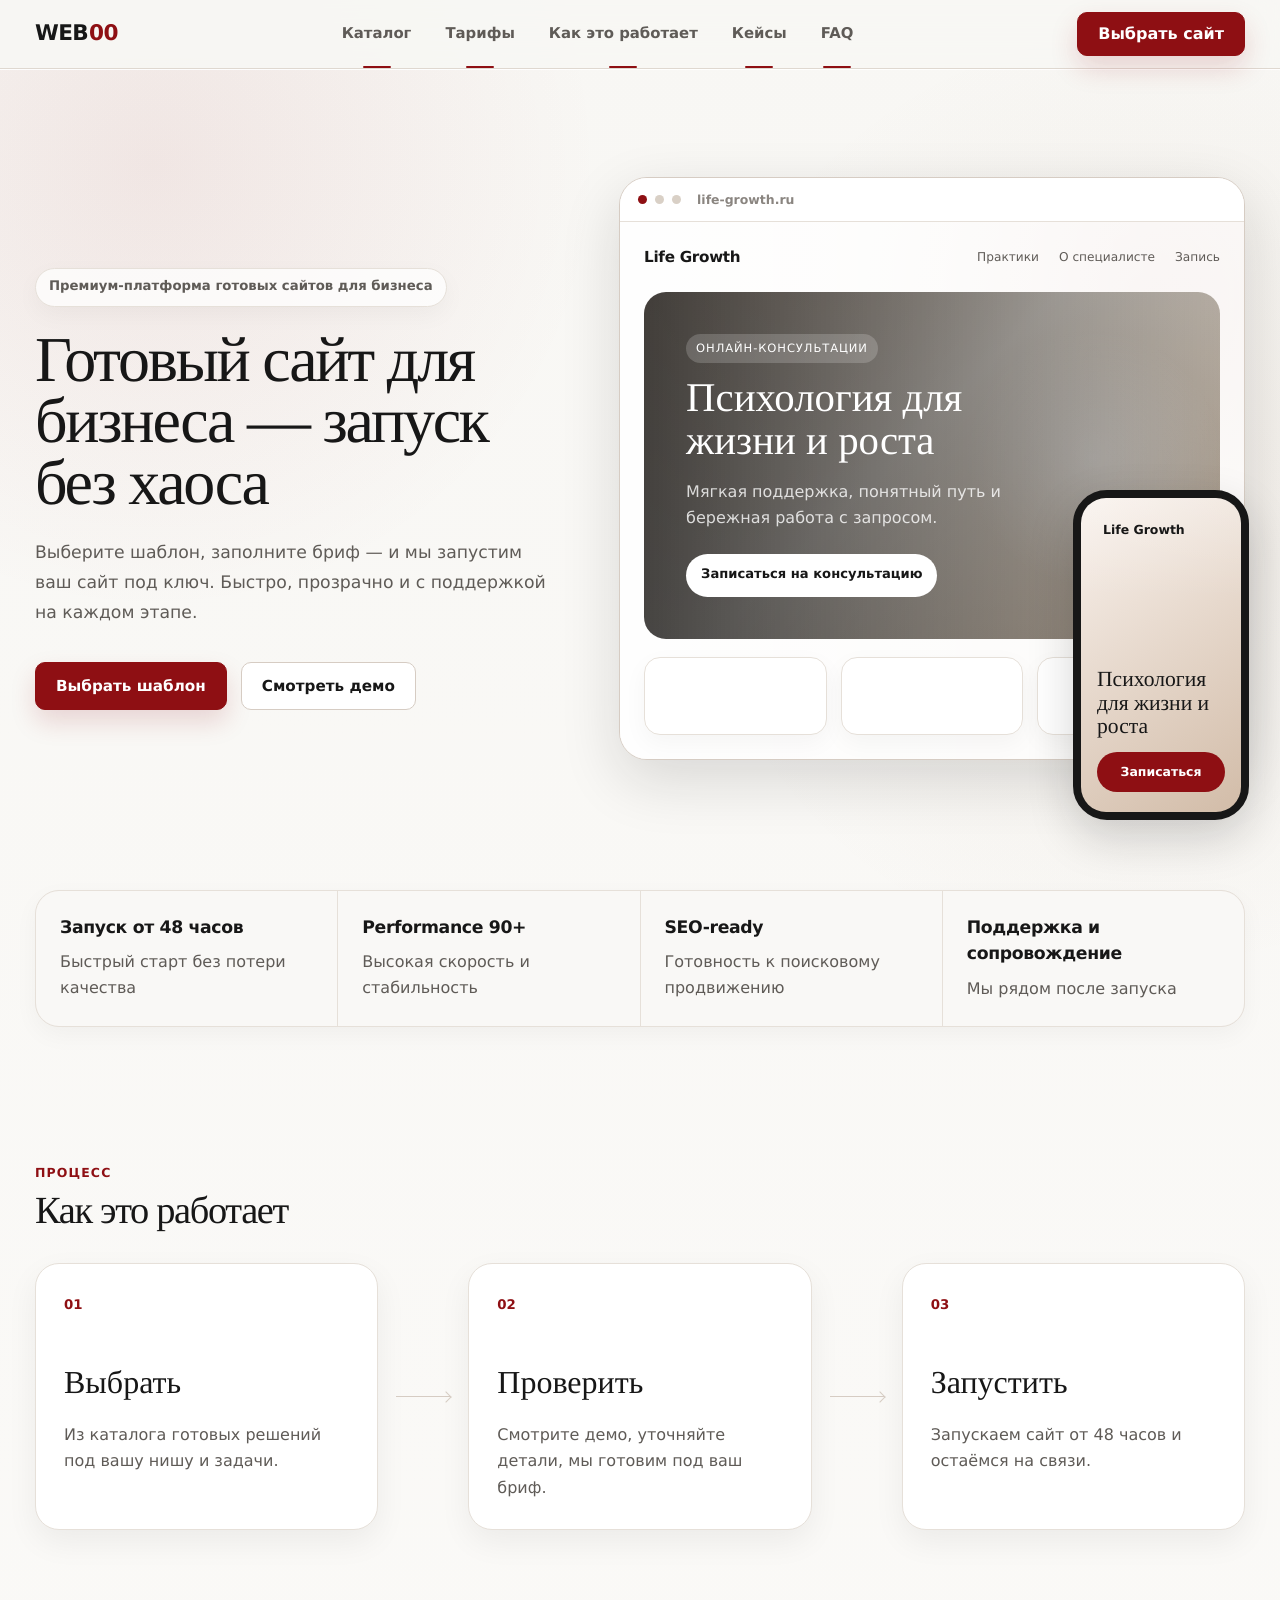
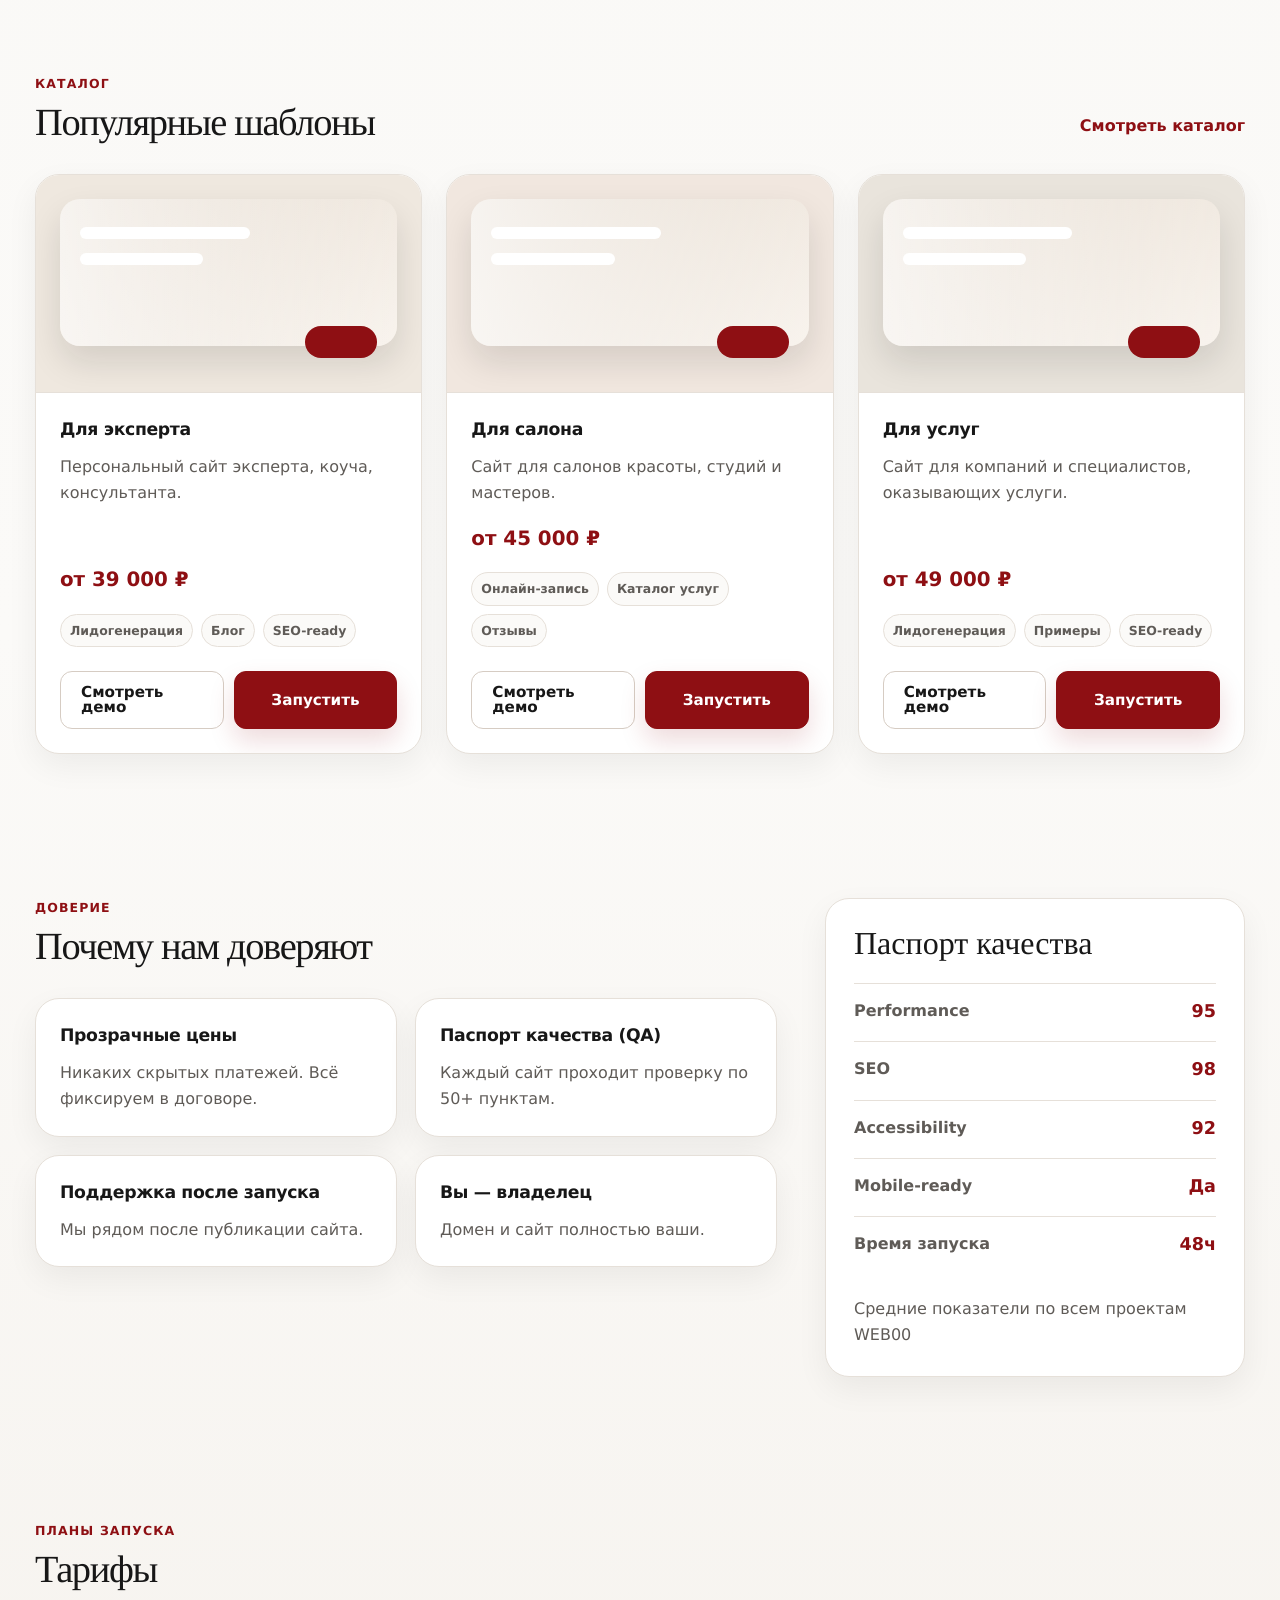
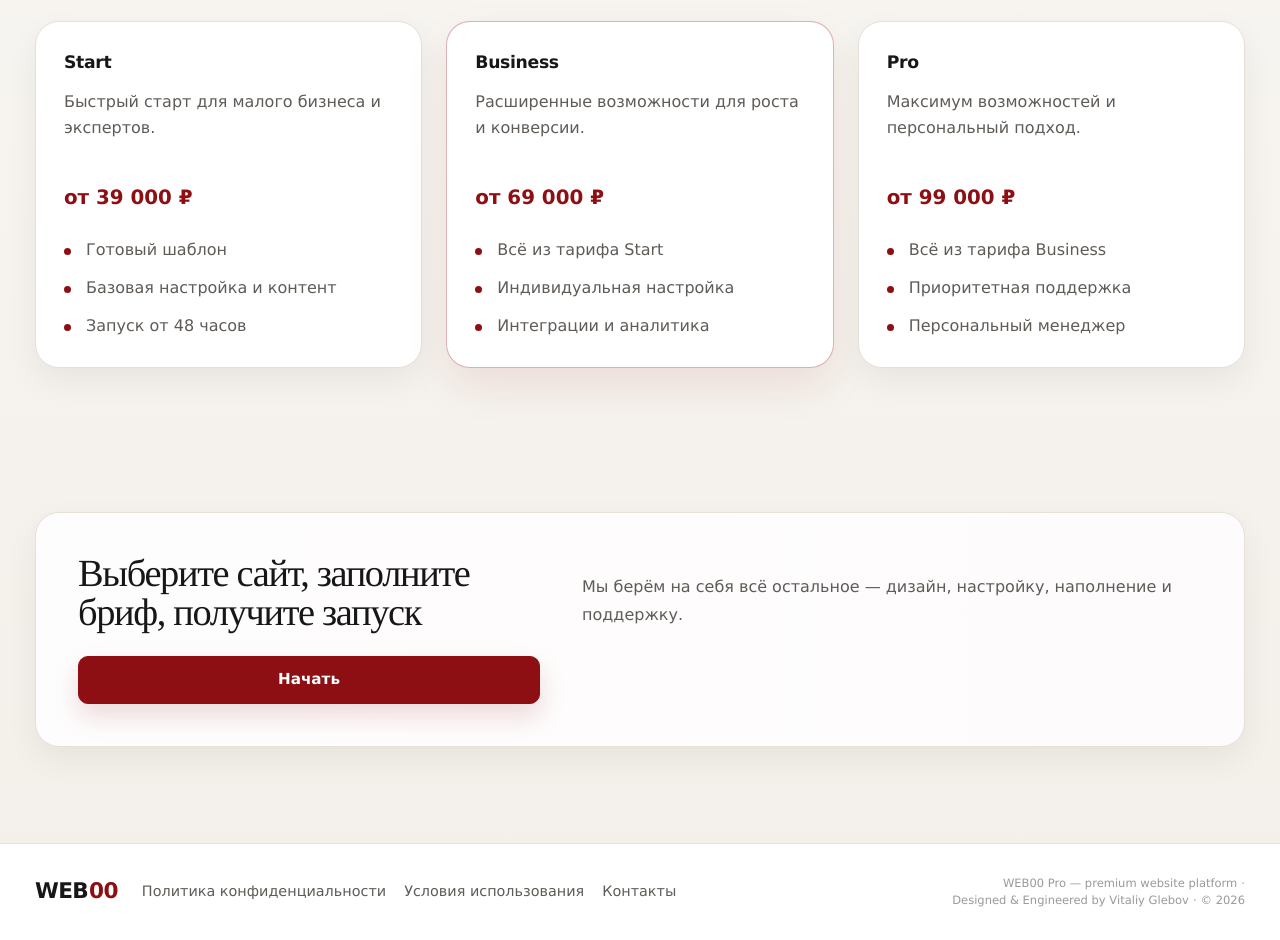
==== index.html @ 1bed57fd "fix: stabilize WEB00 header footer nav and mobile controls" ====
<!doctype html>
<html lang="ru">
  <head>
    <meta charset="utf-8">
    <meta name="viewport" content="width=device-width, initial-scale=1">
    <title>WEB00 Pro - готовые сайты для бизнеса, которые принимают заявки</title>
    <meta name="description" content="WEB00 Pro создаёт готовые сайты для бизнеса с демо, формами заявок и передачей данных в Telegram или таблицу. От 7 000 ₽, без предоплаты, демо до оплаты.">
    <link rel="canonical" href="https://web00.pro/">
    <meta property="og:type" content="website">
    <meta property="og:title" content="WEB00 Pro - готовые сайты для бизнеса">
    <meta property="og:description" content="Выберите готовое решение, посмотрите демо и закажите адаптацию сайта под свой бизнес.">
    <meta property="og:url" content="https://web00.pro/">
    <meta property="og:site_name" content="WEB00 Pro">
    <meta name="theme-color" content="#F8F7F4">
    <link rel="icon" href="assets/img/favicon.svg" type="image/svg+xml">
    <link rel="stylesheet" href="assets/css/styles.css">
    <link rel="stylesheet" href="assets/css/home-premium.css">
    <script defer src="assets/js/data.js?v=multi-page-1"></script>
    <script defer src="assets/js/main.js?v=multi-page-1"></script>
  </head>
  <body data-page="home">
    <header class="site-header" data-header>
      <div class="container header__inner">
        <a class="logo premium-logo" href="index.html" aria-label="WEB00 на главную"><span>WEB</span><b>00</b></a>
        <button class="menu-toggle" type="button" aria-label="Открыть меню" aria-expanded="false" aria-controls="site-nav" data-menu-toggle>
          <span></span><span></span><span></span>
        </button>
        <nav class="nav" id="site-nav" data-nav>
          <a href="solutions.html">Каталог</a>
          <a href="pricing.html">Тарифы</a>
          <a href="how-it-works.html">Как это работает</a>
          <a href="cases.html">Кейсы</a>
          <a href="faq.html">FAQ</a>
        </nav>
        <a class="btn btn--primary header__cta" href="brief.html">Выбрать сайт</a>
      </div>
    </header>

    <main class="premium-home">
      <section class="premium-hero" aria-labelledby="home-title">
        <div class="premium-container premium-hero__grid">
          <div class="premium-hero__content">
            <p class="premium-badge">Премиум-платформа готовых сайтов для бизнеса</p>
            <h1 id="home-title">Готовый сайт для бизнеса — запуск без хаоса</h1>
            <p class="premium-hero__text">Выберите шаблон, заполните бриф — и мы запустим ваш сайт под ключ. Быстро, прозрачно и с поддержкой на каждом этапе.</p>
            <div class="premium-actions">
              <a class="premium-btn premium-btn--primary" href="solutions.html">Выбрать шаблон</a>
              <a class="premium-btn premium-btn--secondary" href="solutions.html">Смотреть демо</a>
            </div>
          </div>

          <div class="premium-device-wrap" aria-label="Пример готового сайта и мобильной версии">
            <div class="premium-laptop" role="img" aria-label="Превью готового сайта для консультаций">
              <div class="premium-device-bar">
                <span></span><span></span><span></span>
                <b>life-growth.ru</b>
              </div>
              <div class="premium-site-preview">
                <div class="premium-site-nav">
                  <strong>Life Growth</strong>
                  <span>Практики</span>
                  <span>О специалисте</span>
                  <span>Запись</span>
                </div>
                <div class="premium-site-hero">
                  <small>онлайн-консультации</small>
                  <h2>Психология для жизни и роста</h2>
                  <p>Мягкая поддержка, понятный путь и бережная работа с запросом.</p>
                  <span>Записаться на консультацию</span>
                </div>
                <div class="premium-site-cards">
                  <i></i><i></i><i></i>
                </div>
              </div>
            </div>
            <div class="premium-phone" role="img" aria-label="Мобильное превью готового сайта">
              <div class="premium-phone__screen">
                <b>Life Growth</b>
                <strong>Психология для жизни и роста</strong>
                <span>Записаться</span>
              </div>
            </div>
          </div>
        </div>
      </section>

      <section class="premium-trust" aria-label="Преимущества WEB00">
        <div class="premium-container premium-trust__grid">
          <article><strong>Запуск от 48 часов</strong><span>Быстрый старт без потери качества</span></article>
          <article><strong>Performance 90+</strong><span>Высокая скорость и стабильность</span></article>
          <article><strong>SEO-ready</strong><span>Готовность к поисковому продвижению</span></article>
          <article><strong>Поддержка и сопровождение</strong><span>Мы рядом после запуска</span></article>
        </div>
      </section>

      <section class="premium-section premium-steps" aria-labelledby="steps-title">
        <div class="premium-container">
          <div class="premium-section__head">
            <span>Процесс</span>
            <h2 id="steps-title">Как это работает</h2>
          </div>
          <div class="premium-steps__grid">
            <article>
              <small>01</small>
              <h3>Выбрать</h3>
              <p>Из каталога готовых решений под вашу нишу и задачи.</p>
            </article>
            <i aria-hidden="true"></i>
            <article>
              <small>02</small>
              <h3>Проверить</h3>
              <p>Смотрите демо, уточняйте детали, мы готовим под ваш бриф.</p>
            </article>
            <i aria-hidden="true"></i>
            <article>
              <small>03</small>
              <h3>Запустить</h3>
              <p>Запускаем сайт от 48 часов и остаёмся на связи.</p>
            </article>
          </div>
        </div>
      </section>

      <section class="premium-section premium-templates" id="popular-templates" aria-labelledby="templates-title">
        <div class="premium-container">
          <div class="premium-section__head premium-section__head--split">
            <div>
              <span>Каталог</span>
              <h2 id="templates-title">Популярные шаблоны</h2>
            </div>
            <a class="premium-link" href="solutions.html">Смотреть каталог</a>
          </div>
          <div class="premium-template-grid">
            <article class="premium-template-card">
              <div class="premium-thumb premium-thumb--expert" aria-hidden="true"><span></span><b></b><i></i></div>
              <div class="premium-template-card__body">
                <h3>Для эксперта</h3>
                <p>Персональный сайт эксперта, коуча, консультанта.</p>
                <strong>от 39 000 ₽</strong>
                <div class="premium-tags"><span>Лидогенерация</span><span>Блог</span><span>SEO-ready</span></div>
              </div>
              <div class="premium-card-actions">
                <a href="solutions.html">Смотреть демо</a>
                <a href="brief.html?service=Шаблон для эксперта">Запустить</a>
              </div>
            </article>

            <article class="premium-template-card">
              <div class="premium-thumb premium-thumb--salon" aria-hidden="true"><span></span><b></b><i></i></div>
              <div class="premium-template-card__body">
                <h3>Для салона</h3>
                <p>Сайт для салонов красоты, студий и мастеров.</p>
                <strong>от 45 000 ₽</strong>
                <div class="premium-tags"><span>Онлайн-запись</span><span>Каталог услуг</span><span>Отзывы</span></div>
              </div>
              <div class="premium-card-actions">
                <a href="solutions.html">Смотреть демо</a>
                <a href="brief.html?service=Шаблон для салона">Запустить</a>
              </div>
            </article>

            <article class="premium-template-card">
              <div class="premium-thumb premium-thumb--services" aria-hidden="true"><span></span><b></b><i></i></div>
              <div class="premium-template-card__body">
                <h3>Для услуг</h3>
                <p>Сайт для компаний и специалистов, оказывающих услуги.</p>
                <strong>от 49 000 ₽</strong>
                <div class="premium-tags"><span>Лидогенерация</span><span>Примеры</span><span>SEO-ready</span></div>
              </div>
              <div class="premium-card-actions">
                <a href="solutions.html">Смотреть демо</a>
                <a href="brief.html?service=Шаблон для услуг">Запустить</a>
              </div>
            </article>
          </div>
        </div>
      </section>

      <section class="premium-section premium-proof" aria-labelledby="proof-title">
        <div class="premium-container premium-proof__grid">
          <div>
            <div class="premium-section__head">
              <span>Доверие</span>
              <h2 id="proof-title">Почему нам доверяют</h2>
            </div>
            <div class="premium-proof-list">
              <article><h3>Прозрачные цены</h3><p>Никаких скрытых платежей. Всё фиксируем в договоре.</p></article>
              <article><h3>Паспорт качества (QA)</h3><p>Каждый сайт проходит проверку по 50+ пунктам.</p></article>
              <article><h3>Поддержка после запуска</h3><p>Мы рядом после публикации сайта.</p></article>
              <article><h3>Вы — владелец</h3><p>Домен и сайт полностью ваши.</p></article>
            </div>
          </div>

          <aside class="premium-quality-card" aria-label="Паспорт качества">
            <span>Паспорт качества</span>
            <div><strong>Performance</strong><b>95</b></div>
            <div><strong>SEO</strong><b>98</b></div>
            <div><strong>Accessibility</strong><b>92</b></div>
            <div><strong>Mobile-ready</strong><b>Да</b></div>
            <div><strong>Время запуска</strong><b>48ч</b></div>
            <p>Средние показатели по всем проектам WEB00</p>
          </aside>
        </div>
      </section>

      <section class="premium-section premium-pricing" aria-labelledby="pricing-title">
        <div class="premium-container">
          <div class="premium-section__head">
            <span>Планы запуска</span>
            <h2 id="pricing-title">Тарифы</h2>
          </div>
          <div class="premium-pricing-grid">
            <article>
              <h3>Start</h3>
              <p>Быстрый старт для малого бизнеса и экспертов.</p>
              <strong>от 39 000 ₽</strong>
              <ul><li>Готовый шаблон</li><li>Базовая настройка и контент</li><li>Запуск от 48 часов</li></ul>
            </article>
            <article class="is-featured">
              <h3>Business</h3>
              <p>Расширенные возможности для роста и конверсии.</p>
              <strong>от 69 000 ₽</strong>
              <ul><li>Всё из тарифа Start</li><li>Индивидуальная настройка</li><li>Интеграции и аналитика</li></ul>
            </article>
            <article>
              <h3>Pro</h3>
              <p>Максимум возможностей и персональный подход.</p>
              <strong>от 99 000 ₽</strong>
              <ul><li>Всё из тарифа Business</li><li>Приоритетная поддержка</li><li>Персональный менеджер</li></ul>
            </article>
          </div>
        </div>
      </section>

      <section class="premium-final" aria-labelledby="final-title">
        <div class="premium-container">
          <div class="premium-final__card">
            <h2 id="final-title">Выберите сайт, заполните бриф, получите запуск</h2>
            <p>Мы берём на себя всё остальное — дизайн, настройку, наполнение и поддержку.</p>
            <a class="premium-btn premium-btn--primary" href="brief.html">Начать</a>
          </div>
        </div>
      </section>
    </main>

    <aside class="side-contact" aria-label="Быстрые контакты">
      <button type="button" data-open-lead><span aria-hidden="true"></span>Заявка</button>
      <a href="https://t.me/GarantiyWeb00bot" target="_blank" rel="noopener"><span aria-hidden="true"></span>Telegram</a>
      <a href="https://max.ru/u/f9LHodD0cOKyonoj-aP5RBGWocesp86479bRtc3lkiQ0qzWtqtXIEiV2tVs" target="_blank" rel="noopener"><span aria-hidden="true"></span>MAX</a>
      <a href="https://vk.com/club231397496/" target="_blank" rel="noopener"><span aria-hidden="true"></span>VK</a>
      <a href="tel:+79058615231"><span aria-hidden="true"></span>Позвонить</a>
    </aside>

    <nav class="mobile-cta" aria-label="Быстрые действия">
      <button type="button" data-open-lead>Заявка</button>
      <a href="https://t.me/GarantiyWeb00bot" target="_blank" rel="noopener">Telegram</a>
    </nav>

    <footer class="footer">
      <div class="container footer__inner">
        <a class="logo logo--footer premium-logo" href="index.html"><span>WEB</span><b>00</b></a>
        <div class="footer__links">
          <a href="privacy-policy.html">Политика конфиденциальности</a>
          <a href="consent-personal-data.html">Условия использования</a>
          <a href="contacts.html">Контакты</a>
        </div>
        <div class="footer-credit" aria-label="WEB00 Pro credits"><span class="footer-credit__part">WEB00 Pro — premium website platform</span><span class="footer-credit__sep" aria-hidden="true">·</span><span class="footer-credit__part">Designed &amp; Engineered by Vitaliy Glebov</span><span class="footer-credit__sep" aria-hidden="true">·</span><span class="footer-credit__part">© 2026</span></div>
      </div>
    </footer>

    <div class="modal" data-modal="lead" aria-hidden="true">
      <div class="modal__overlay" data-close-modal></div>
      <div class="modal__dialog modal__dialog--wide glow-panel" role="dialog" aria-modal="true" aria-labelledby="lead-title">
        <button class="modal__close" type="button" data-close-modal aria-label="Закрыть">×</button>
        <div data-lead-modal-content></div>
      </div>
    </div>

    <div class="modal" data-modal="bug" aria-hidden="true">
      <div class="modal__overlay" data-close-modal></div>
      <div class="modal__dialog modal__dialog--wide glow-panel" role="dialog" aria-modal="true" aria-labelledby="bug-title">
        <button class="modal__close" type="button" data-close-modal aria-label="Закрыть">×</button>
        <div data-bug-modal-content></div>
      </div>
    </div>
  </body>
</html>
---- assets/css/styles.css ----
:root {
  --bg: #050812;
  --bg-2: #07111f;
  --bg-3: #0b1020;
  --surface: rgba(12, 18, 32, 0.74);
  --surface-strong: rgba(17, 24, 39, 0.92);
  --surface-soft: rgba(12, 18, 32, 0.54);
  --text: #f8fafc;
  --ink: #f8fafc;
  --muted: #94a3b8;
  --soft: #64748b;
  --line: rgba(255, 255, 255, 0.1);
  --line-strong: rgba(255, 255, 255, 0.16);
  --red: #f3132f;
  --red-2: #ff2d55;
  --blue: #3b82f6;
  --violet: #8b2cff;
  --violet-2: #8b5cf6;
  --gold: #f5b84b;
  --green: #22c55e;
  --warning: #f59e0b;
  --danger: #fb3650;
  --shadow: 0 28px 80px rgba(0, 0, 0, 0.42);
  --shadow-soft: 0 18px 46px rgba(0, 0, 0, 0.28);
  --glow-red: 0 0 44px rgba(243, 19, 47, 0.22);
  --glow-violet: 0 0 52px rgba(139, 44, 255, 0.2);
  --radius: 8px;
  --container: 1320px;
}

* {
  box-sizing: border-box;
}

html {
  scroll-behavior: smooth;
}

html.is-modal-open {
  overflow: hidden;
}

body {
  position: relative;
  min-width: 320px;
  margin: 0;
  overflow-x: hidden;
  background:
    radial-gradient(circle at 14% 8%, rgba(243, 19, 47, 0.17), transparent 25rem),
    radial-gradient(circle at 86% 18%, rgba(139, 44, 255, 0.2), transparent 28rem),
    radial-gradient(circle at 65% 70%, rgba(59, 130, 246, 0.11), transparent 30rem),
    linear-gradient(180deg, var(--bg), var(--bg-2) 48%, var(--bg));
  color: var(--text);
  font-family: Inter, ui-sans-serif, system-ui, -apple-system, BlinkMacSystemFont, "Segoe UI", Arial, sans-serif;
  line-height: 1.55;
  letter-spacing: 0;
  -webkit-font-smoothing: antialiased;
  text-rendering: geometricPrecision;
}

body::before {
  content: "";
  position: fixed;
  inset: 0;
  z-index: -1;
  pointer-events: none;
  background-image:
    linear-gradient(rgba(148, 163, 184, 0.052) 1px, transparent 1px),
    linear-gradient(90deg, rgba(148, 163, 184, 0.052) 1px, transparent 1px);
  background-size: 56px 56px;
  mask-image: linear-gradient(180deg, rgba(0, 0, 0, 0.74), transparent 86%);
}

body.is-menu-open,
body.is-modal-open {
  overflow: hidden;
}

a {
  color: inherit;
  text-decoration: none;
}

button,
input,
select,
textarea {
  font: inherit;
}

button {
  cursor: pointer;
}

input,
select,
textarea {
  color-scheme: dark;
}

.container {
  width: min(100% - 40px, var(--container));
  margin: 0 auto;
}

@media (min-width: 1081px) {
  .container {
    width: min(100% - 220px, var(--container));
  }
}

.screen-section {
  position: relative;
  padding: 62px 0;
  scroll-margin-top: 86px;
}

.site-header {
  position: sticky;
  top: 0;
  z-index: 50;
  border-bottom: 1px solid rgba(255, 255, 255, 0.08);
  background: rgba(5, 8, 18, 0.82);
  backdrop-filter: blur(18px);
}

.header__inner {
  min-height: 76px;
  display: flex;
  align-items: center;
  justify-content: space-between;
  gap: 22px;
}

.logo {
  display: inline-flex;
  align-items: baseline;
  gap: 1px;
  font-weight: 950;
  letter-spacing: 0;
}

.logo span,
.logo b {
  font-size: 1.36rem;
  line-height: 1;
}

.logo span {
  color: #fff;
}

.logo b {
  color: var(--red);
  text-shadow: 0 0 24px rgba(243, 19, 47, 0.35);
}

.logo small {
  margin-left: 7px;
  color: #fff;
  font-size: 0.9rem;
  font-weight: 850;
}

.nav {
  display: flex;
  align-items: center;
  justify-content: center;
  gap: 28px;
  color: #d5dce8;
  font-size: 0.96rem;
  font-weight: 750;
}

.nav a {
  position: relative;
  padding: 27px 0;
  transition: color 0.2s ease;
}

.nav a::after {
  content: "";
  position: absolute;
  left: 50%;
  bottom: 0;
  width: 0;
  height: 2px;
  transform: translateX(-50%);
  background: linear-gradient(90deg, transparent, var(--red), var(--violet), transparent);
  transition: width 0.2s ease;
}

.nav a:hover,
.nav a:focus-visible,
.nav a.is-active {
  color: #fff;
}

.nav a:hover::after,
.nav a:focus-visible::after,
.nav a.is-active::after {
  width: 72px;
}

.menu-toggle {
  display: none;
  width: 44px;
  height: 44px;
  border: 1px solid var(--line);
  border-radius: var(--radius);
  background: var(--surface);
  align-items: center;
  justify-content: center;
  flex-direction: column;
  gap: 5px;
}

.menu-toggle span {
  width: 19px;
  height: 2px;
  border-radius: 999px;
  background: #fff;
  transition: transform 0.2s ease, opacity 0.2s ease;
}

.menu-toggle[aria-expanded="true"] span:nth-child(1) {
  transform: translateY(7px) rotate(45deg);
}

.menu-toggle[aria-expanded="true"] span:nth-child(2) {
  opacity: 0;
}

.menu-toggle[aria-expanded="true"] span:nth-child(3) {
  transform: translateY(-7px) rotate(-45deg);
}

.btn {
  min-height: 46px;
  display: inline-flex;
  align-items: center;
  justify-content: center;
  gap: 10px;
  border: 1px solid transparent;
  border-radius: var(--radius);
  padding: 12px 18px;
  background: transparent;
  color: #fff;
  font-weight: 900;
  line-height: 1.15;
  text-align: center;
  transition: transform 0.2s ease, box-shadow 0.2s ease, border-color 0.2s ease, background 0.2s ease;
}

.btn:hover,
.btn:focus-visible {
  transform: translateY(-1px);
}

.btn--primary {
  border-color: rgba(255, 45, 85, 0.34);
  background: linear-gradient(135deg, var(--red), var(--red-2) 48%, var(--violet));
  box-shadow: 0 16px 42px rgba(243, 19, 47, 0.25);
}

.btn--primary:hover,
.btn--primary:focus-visible {
  box-shadow: 0 18px 50px rgba(139, 44, 255, 0.28);
}

.btn--secondary,
.btn--ghost {
  border-color: rgba(255, 255, 255, 0.14);
  background: rgba(12, 18, 32, 0.74);
  color: #e5edf8;
}

.btn--ghost {
  background: rgba(255, 255, 255, 0.035);
}

.btn--small {
  min-height: 40px;
  padding: 10px 13px;
  font-size: 0.88rem;
}

.btn--full {
  width: 100%;
}

.text-link {
  color: #cbd5e1;
  font-weight: 850;
  text-decoration: underline;
  text-underline-offset: 4px;
}

.glow-panel {
  position: relative;
  border: 1px solid transparent;
  border-radius: var(--radius);
  background:
    linear-gradient(var(--surface-strong), var(--surface-strong)) padding-box,
    linear-gradient(135deg, rgba(243, 19, 47, 0.82), rgba(139, 44, 255, 0.76), rgba(59, 130, 246, 0.38)) border-box;
  box-shadow: var(--shadow), var(--glow-red), var(--glow-violet);
}

.ui-kicker,
.ui-chip {
  width: fit-content;
  display: inline-flex;
  align-items: center;
  gap: 9px;
  margin: 0 0 18px;
  border: 1px solid rgba(255, 255, 255, 0.12);
  border-radius: 999px;
  padding: 8px 14px;
  background: rgba(12, 18, 32, 0.58);
  color: #d5dce8;
  font-size: 0.85rem;
  font-weight: 850;
}

.ui-kicker span {
  width: 9px;
  height: 9px;
  border-radius: 50%;
  background: var(--red);
  box-shadow: 0 0 18px rgba(243, 19, 47, 0.9);
}

.ui-chip {
  margin-inline: auto;
  color: #d7c8ff;
  background: linear-gradient(90deg, rgba(243, 19, 47, 0.24), rgba(139, 44, 255, 0.3));
}

.section-head {
  max-width: 960px;
  margin-bottom: 26px;
}

.section-head--center {
  max-width: 880px;
  margin-inline: auto;
  text-align: center;
}

.section-head h1,
.contacts-section h1 {
  margin: 0 0 12px;
  color: #fff;
  font-size: clamp(2.25rem, 3.05vw, 3.45rem);
  line-height: 1.05;
}

.section-head h2,
.contacts-section h2,
.status-hero h1 {
  margin: 0 0 12px;
  color: #fff;
  font-size: clamp(2rem, 3.2vw, 3.3rem);
  line-height: 1.06;
}

.section-head p,
.contacts-section p,
.status-hero p {
  margin: 0;
  color: var(--muted);
  font-size: 1.02rem;
}

.section-head--split {
  display: grid;
  grid-template-columns: minmax(0, 1fr) minmax(300px, 460px);
  gap: 34px;
  align-items: end;
  max-width: none;
}

.hero {
  min-height: min(720px, calc(100vh - 76px));
  display: flex;
  align-items: center;
  padding: 34px 0 30px;
}

.hero::after {
  content: "</WEB00>";
  position: absolute;
  right: 5vw;
  bottom: 2vh;
  z-index: -1;
  color: rgba(148, 163, 184, 0.06);
  font-family: ui-monospace, Consolas, monospace;
  font-size: clamp(4rem, 10vw, 9rem);
  font-weight: 900;
}

.hero__grid {
  display: grid;
  grid-template-columns: minmax(590px, 0.98fr) minmax(0, 1.02fr);
  gap: 32px;
  align-items: center;
}

.hero h1 {
  max-width: 690px;
  margin: 0 0 14px;
  color: #fff;
  font-size: clamp(2.5rem, 3.6vw, 4rem);
  line-height: 1.05;
}

.hero__lead {
  max-width: 590px;
  margin: 0 0 18px;
  color: #c6d0df;
  font-size: 1.04rem;
}

.trust-badges {
  display: flex;
  flex-wrap: wrap;
  gap: 10px;
  margin-bottom: 16px;
}

.trust-badges span {
  min-height: 38px;
  display: inline-flex;
  align-items: center;
  border: 1px solid var(--line);
  border-radius: var(--radius);
  padding: 8px 12px;
  background: rgba(12, 18, 32, 0.6);
  color: #dbe4f0;
  font-weight: 800;
}

.hero__actions {
  display: flex;
  flex-wrap: wrap;
  gap: 12px;
  margin-bottom: 18px;
}

.hero__actions .btn {
  min-height: 43px;
  padding: 11px 16px;
  font-size: 0.94rem;
}

.route-cards {
  display: grid;
  grid-template-columns: repeat(auto-fit, minmax(220px, 1fr));
  gap: 14px;
}

.route-cards--hero {
  grid-template-columns: repeat(3, minmax(0, 1fr));
}

.route-card,
.glass-card {
  border: 1px solid var(--line);
  border-radius: var(--radius);
  padding: 18px;
  background: var(--surface);
  box-shadow: var(--shadow-soft);
}

.route-card {
  min-height: 104px;
  display: grid;
  align-content: space-between;
  transition: transform 0.2s ease, border-color 0.2s ease;
}

.route-card:hover {
  transform: translateY(-2px);
  border-color: rgba(255, 45, 85, 0.42);
}

.route-card span,
.service-card__icon {
  width: 44px;
  height: 44px;
  display: inline-flex;
  align-items: center;
  justify-content: center;
  border: 1px solid rgba(139, 44, 255, 0.45);
  border-radius: var(--radius);
  color: #d8b4fe;
  font-weight: 950;
  box-shadow: inset 0 0 24px rgba(139, 44, 255, 0.14);
}

.route-card strong {
  color: #fff;
}

.route-card small {
  color: var(--muted);
}

.hero-panel {
  padding: 26px;
}

.panel-head {
  display: flex;
  align-items: center;
  justify-content: space-between;
  gap: 18px;
  margin-bottom: 20px;
}

.panel-head h2 {
  margin: 0;
  font-size: 1.55rem;
}

.status-pill {
  display: inline-flex;
  align-items: center;
  border: 1px solid rgba(255, 255, 255, 0.14);
  border-radius: var(--radius);
  padding: 7px 11px;
  background: rgba(255, 255, 255, 0.06);
  color: #dce8f7;
  font-size: 0.82rem;
  font-weight: 850;
}

.status-pill--green {
  color: #bbf7d0;
}

.hero-flow {
  display: grid;
  grid-template-columns: repeat(4, minmax(0, 1fr));
  gap: 12px;
}

.hero-flow article {
  min-height: 218px;
  border: 1px solid var(--line);
  border-radius: var(--radius);
  padding: 16px;
  background: rgba(5, 8, 18, 0.48);
}

.hero-flow span,
.result-flow > article > span,
.flow-card span,
.work-steps span {
  width: 36px;
  height: 36px;
  display: inline-flex;
  align-items: center;
  justify-content: center;
  border-radius: 50%;
  background: linear-gradient(135deg, rgba(243, 19, 47, 0.78), rgba(139, 44, 255, 0.78));
  color: #fff;
  font-weight: 950;
}

.hero-flow i {
  height: 60px;
  display: flex;
  align-items: center;
  color: #e2e8f0;
  font-size: 2rem;
  font-style: normal;
}

.hero-flow strong {
  display: block;
  margin-bottom: 8px;
  color: #fff;
  font-size: 1.04rem;
}

.hero-flow p {
  margin: 0;
  color: var(--muted);
  font-size: 0.92rem;
}

.hero--product {
  min-height: auto;
  padding: 58px 0 54px;
  overflow: hidden;
}

.hero--product::after {
  display: none;
}

.hero--product .container {
  position: relative;
  z-index: 1;
  width: min(100% - 160px, 1380px);
}

.hero--product .container::before,
.hero--product .container::after {
  content: "";
  position: absolute;
  z-index: -1;
  pointer-events: none;
  filter: blur(8px);
}

.hero--product .container::before {
  width: 420px;
  height: 420px;
  left: -160px;
  top: -80px;
  background: radial-gradient(circle, rgba(243, 19, 47, 0.18), transparent 68%);
}

.hero--product .container::after {
  width: 520px;
  height: 520px;
  right: -150px;
  top: -70px;
  background: radial-gradient(circle, rgba(139, 44, 255, 0.22), transparent 68%);
}

.hero--product .hero__grid {
  grid-template-columns: minmax(590px, 0.95fr) minmax(0, 1.05fr);
  gap: 36px;
  align-items: center;
}

.hero--product .hero__content {
  padding-top: 6px;
}

.hero--product h1 {
  max-width: 680px;
  margin-bottom: 18px;
  font-size: clamp(3.05rem, 4.12vw, 4.85rem);
  line-height: 1;
  letter-spacing: -0.02em;
}

.hero--product h1 em {
  color: transparent;
  font-style: normal;
  background: linear-gradient(135deg, #f8fafc 0%, #ff8ab2 34%, #d879ff 72%, #7fb5ff 100%);
  -webkit-background-clip: text;
  background-clip: text;
}

.hero--product .hero__lead {
  max-width: 610px;
  margin-bottom: 20px;
  color: rgba(226, 232, 240, 0.76);
  font-size: 1.08rem;
  line-height: 1.58;
}

.hero--product .hero__actions {
  gap: 12px;
  margin-bottom: 0;
  flex-wrap: nowrap;
}

.hero--product .hero__actions .btn {
  min-height: 50px;
  border-radius: 9px;
  padding: 13px 16px;
  font-size: 0.9rem;
  white-space: nowrap;
}

.hero-showcase {
  overflow: hidden;
  border-radius: 20px;
  padding: 12px 16px 14px;
  background:
    radial-gradient(circle at 100% 0%, rgba(139, 44, 255, 0.22), transparent 40%),
    radial-gradient(circle at 0% 100%, rgba(243, 19, 47, 0.11), transparent 44%),
    linear-gradient(180deg, rgba(18, 23, 44, 0.92), rgba(8, 12, 27, 0.96)) padding-box,
    linear-gradient(135deg, rgba(243, 19, 47, 0.86), rgba(139, 44, 255, 0.72), rgba(59, 130, 246, 0.4)) border-box;
}

.showcase-note {
  width: fit-content;
  margin: 0 0 10px;
  border: 1px solid rgba(255, 255, 255, 0.1);
  border-radius: 999px;
  padding: 7px 13px;
  background: rgba(255, 255, 255, 0.045);
  color: rgba(238, 242, 255, 0.86);
  font-size: 0.82rem;
  font-weight: 780;
}

.showcase-window {
  position: relative;
  overflow: hidden;
  aspect-ratio: 16 / 7.05;
  border: 1px solid rgba(220, 230, 255, 0.16);
  border-radius: 15px;
  background: #080d19;
  box-shadow:
    inset 0 1px 0 rgba(255, 255, 255, 0.1),
    0 24px 54px rgba(0, 0, 0, 0.42);
}

.showcase-window::after {
  content: "";
  position: absolute;
  inset: 0;
  pointer-events: none;
  background:
    linear-gradient(90deg, rgba(5, 8, 18, 0.34), transparent 36%, rgba(5, 8, 18, 0.22)),
    linear-gradient(180deg, rgba(5, 8, 18, 0.12), rgba(5, 8, 18, 0.04) 44%, rgba(5, 8, 18, 0.22));
}

.showcase-window img {
  width: 100%;
  height: 100%;
  display: block;
  object-fit: cover;
  object-position: center 16%;
  filter: saturate(1.05) contrast(1.04) brightness(0.82);
}

.showcase-window__bar {
  position: absolute;
  top: 0;
  left: 0;
  right: 0;
  z-index: 2;
  min-height: 42px;
  display: flex;
  align-items: center;
  gap: 28px;
  padding: 0 18px;
  background: rgba(8, 10, 18, 0.82);
  color: rgba(255, 255, 255, 0.86);
  font-size: 0.72rem;
  backdrop-filter: blur(14px);
}

.showcase-window__bar strong {
  margin-right: auto;
  font-size: 0.88rem;
  letter-spacing: 0.03em;
}

.showcase-order-card {
  position: absolute;
  right: 18px;
  bottom: 18px;
  z-index: 3;
  min-width: 190px;
  border: 1px solid rgba(255, 255, 255, 0.13);
  border-radius: 14px;
  padding: 13px 15px;
  background: rgba(7, 10, 24, 0.72);
  box-shadow: 0 18px 45px rgba(0, 0, 0, 0.36), 0 0 26px rgba(139, 44, 255, 0.26);
  backdrop-filter: blur(16px);
}

.showcase-order-card span,
.showcase-order-card small {
  display: block;
  color: rgba(203, 213, 225, 0.82);
  font-size: 0.76rem;
}

.showcase-order-card strong {
  display: block;
  margin: 3px 0;
  color: #fff;
  font-size: 1rem;
}

.showcase-tabs {
  display: grid;
  grid-template-columns: 1.12fr 1fr 1fr 0.92fr;
  gap: 10px;
  margin-top: 12px;
}

.showcase-tab {
  min-width: 0;
  min-height: 64px;
  display: grid;
  grid-template-columns: 78px 1fr;
  align-items: center;
  gap: 10px;
  border: 1px solid rgba(255, 255, 255, 0.09);
  border-radius: 12px;
  padding: 8px;
  background: rgba(8, 13, 28, 0.66);
  color: #fff;
  font-weight: 850;
  transition: transform 0.2s ease, border-color 0.2s ease, background 0.2s ease;
}

.showcase-tab:hover,
.showcase-tab:focus-visible {
  transform: translateY(-2px);
  border-color: rgba(216, 123, 255, 0.5);
}

.showcase-tab.is-active {
  border-color: rgba(255, 45, 85, 0.75);
  box-shadow: 0 0 28px rgba(243, 19, 47, 0.2);
}

.showcase-tab img {
  width: 78px;
  height: 44px;
  display: block;
  border-radius: 8px;
  object-fit: cover;
  object-position: center top;
  filter: saturate(1.06) contrast(1.05);
}

.showcase-tab span {
  min-width: 0;
  line-height: 1.2;
}

.showcase-tab--all {
  grid-template-columns: 1fr 36px;
  padding-inline: 14px;
}

.showcase-tab--all i {
  width: 36px;
  height: 36px;
  display: inline-flex;
  align-items: center;
  justify-content: center;
  border: 1px solid rgba(255, 255, 255, 0.14);
  border-radius: 50%;
  color: #fff;
  font-style: normal;
}

.hero-trust-grid {
  display: grid;
  grid-template-columns: repeat(5, minmax(0, 1fr));
  gap: 14px;
  margin-top: 26px;
  max-width: calc(100% - 104px);
}

.hero-trust-grid article,
.home-process__grid article,
.home-solution-cards a {
  position: relative;
  overflow: hidden;
  border: 1px solid rgba(255, 255, 255, 0.1);
  border-radius: 13px;
  background:
    radial-gradient(circle at 0 0, rgba(139, 44, 255, 0.16), transparent 44%),
    rgba(8, 13, 28, 0.68);
  box-shadow: 0 18px 46px rgba(0, 0, 0, 0.26), inset 0 1px 0 rgba(255, 255, 255, 0.05);
}

.hero-trust-grid article {
  min-height: 82px;
  display: grid;
  grid-template-columns: 48px 1fr;
  column-gap: 13px;
  align-items: center;
  padding: 12px 14px;
}

.hero-trust-grid strong,
.home-process__grid strong,
.home-solution-cards strong {
  color: #fff;
}

.hero-trust-grid small,
.home-process__grid p,
.home-solution-cards small {
  color: rgba(203, 213, 225, 0.78);
}

.hero-trust-grid small {
  grid-column: 2;
  display: block;
  margin-top: 3px;
  font-size: 0.78rem;
  line-height: 1.32;
}

.hero-trust-grid .hero-icon {
  grid-row: span 2;
}

.hero-trust-grid strong {
  grid-column: 2;
  align-self: end;
  line-height: 1.18;
}

.hero-icon {
  position: relative;
  width: 46px;
  height: 46px;
  display: inline-flex;
  align-items: center;
  justify-content: center;
  border: 1px solid rgba(139, 44, 255, 0.4);
  border-radius: 12px;
  background: rgba(139, 44, 255, 0.08);
  box-shadow: inset 0 0 22px rgba(139, 44, 255, 0.12);
}

.hero-icon::before,
.hero-icon::after {
  content: "";
  position: absolute;
  display: block;
}

.hero-icon--shield::before {
  width: 20px;
  height: 24px;
  border: 2px solid #77a7ff;
  border-radius: 12px 12px 15px 15px;
  clip-path: polygon(50% 0, 100% 16%, 88% 78%, 50% 100%, 12% 78%, 0 16%);
}

.hero-icon--card::before {
  width: 24px;
  height: 18px;
  border: 2px solid #ff3656;
  border-radius: 4px;
}

.hero-icon--card::after {
  width: 16px;
  height: 2px;
  top: 20px;
  left: 15px;
  background: #ff3656;
}

.hero-icon--bolt::before {
  width: 16px;
  height: 26px;
  background: linear-gradient(180deg, #3b82f6, #8b2cff);
  clip-path: polygon(52% 0, 0 55%, 40% 55%, 30% 100%, 100% 38%, 58% 38%);
}

.hero-icon--send::before {
  width: 24px;
  height: 24px;
  border: 2px solid #a855f7;
  transform: rotate(-28deg) skew(-8deg);
  clip-path: polygon(0 0, 100% 50%, 0 100%, 24% 55%, 24% 45%);
}

.hero-icon--support::before {
  width: 22px;
  height: 24px;
  border: 2px solid #ff3656;
  border-radius: 12px 12px 15px 15px;
  clip-path: polygon(50% 0, 100% 16%, 88% 78%, 50% 100%, 12% 78%, 0 16%);
}

.hero-icon--layout::before {
  width: 23px;
  height: 17px;
  border: 2px solid #c77dff;
  border-radius: 4px;
}

.hero-icon--layout::after {
  width: 10px;
  height: 10px;
  left: 13px;
  bottom: 10px;
  border: 2px solid #c77dff;
  border-radius: 3px;
  box-shadow: 15px 0 0 -2px rgba(199, 125, 255, 0.9);
}

.hero-icon--play::before {
  width: 24px;
  height: 18px;
  border: 2px solid #c77dff;
  border-radius: 3px;
}

.hero-icon--play::after {
  width: 0;
  height: 0;
  border-top: 6px solid transparent;
  border-bottom: 6px solid transparent;
  border-left: 9px solid #c77dff;
}

.hero-icon--form::before {
  width: 24px;
  height: 22px;
  border: 2px solid #c77dff;
  border-radius: 4px;
}

.hero-icon--form::after {
  width: 14px;
  height: 2px;
  top: 16px;
  background: #c77dff;
  box-shadow: 0 7px 0 #c77dff;
}

.hero-icon--rocket::before {
  width: 20px;
  height: 28px;
  border: 2px solid #8b2cff;
  border-radius: 50% 50% 44% 44%;
  transform: rotate(42deg);
}

.hero-icon--rocket::after {
  width: 8px;
  height: 8px;
  border-radius: 50%;
  background: #8b2cff;
  box-shadow: -10px 18px 0 -2px #ff3656;
}

.home-process {
  margin-top: 24px;
  max-width: calc(100% - 104px);
}

.home-process h2,
.home-solutions-preview h2 {
  margin: 0;
  color: #fff;
  font-size: clamp(1.5rem, 2vw, 2.05rem);
  line-height: 1.12;
}

.home-process__grid {
  display: grid;
  grid-template-columns: repeat(4, minmax(0, 1fr));
  gap: 26px;
  margin-top: 10px;
  align-items: stretch;
}

.home-process__grid article {
  min-height: 102px;
  display: grid;
  grid-template-columns: 50px 1fr;
  gap: 12px 14px;
  align-items: center;
  padding: 14px;
}

.home-process__grid article:not(:last-child)::after {
  content: "→";
  position: absolute;
  right: -22px;
  top: 50%;
  z-index: 2;
  color: rgba(255, 255, 255, 0.72);
  font-size: 1.5rem;
  transform: translateY(-50%);
}

.home-process__grid span {
  position: absolute;
  top: 10px;
  left: 10px;
  z-index: 2;
  color: rgba(255, 255, 255, 0.9);
  font-size: 0.8rem;
  font-weight: 900;
}

.home-process__grid .hero-icon {
  grid-row: span 2;
}

.home-process__grid p {
  margin: 0;
  font-size: 0.84rem;
  line-height: 1.42;
}

.home-solutions-preview {
  margin-top: 24px;
  max-width: calc(100% - 104px);
}

.home-solutions-preview__head {
  display: flex;
  align-items: center;
  gap: 14px;
  margin-bottom: 10px;
}

.home-solutions-preview__head span {
  border: 1px solid rgba(255, 255, 255, 0.13);
  border-radius: 999px;
  padding: 5px 10px;
  color: rgba(226, 232, 240, 0.84);
  font-size: 0.8rem;
  font-weight: 850;
}

.home-solution-cards {
  display: grid;
  grid-template-columns: repeat(4, minmax(0, 1fr));
  gap: 16px;
}

.home-solution-cards a {
  min-height: 130px;
  display: grid;
  grid-template-columns: 98px 1fr;
  grid-template-rows: auto auto 1fr;
  gap: 4px 14px;
  padding: 10px;
  transition: transform 0.2s ease, border-color 0.2s ease;
}

.home-solution-cards a:hover,
.home-solution-cards a:focus-visible {
  transform: translateY(-2px);
  border-color: rgba(216, 123, 255, 0.5);
}

.home-solution-cards img {
  width: 98px;
  height: 98px;
  grid-row: span 4;
  border-radius: 11px;
  object-fit: cover;
  object-position: center top;
}

.home-solution-cards small {
  font-size: 0.78rem;
  line-height: 1.35;
}

.home-solution-cards b,
.home-solution-cards em {
  align-self: end;
  color: #fff;
  font-style: normal;
  font-weight: 900;
}

.home-solution-cards em {
  justify-self: end;
  margin-top: -24px;
  color: rgba(203, 213, 225, 0.86);
  font-size: 0.78rem;
  font-weight: 750;
}

.result-flow {
  display: grid;
  grid-template-columns: repeat(5, minmax(0, 1fr));
  gap: 16px;
}

.result-flow article {
  position: relative;
  min-height: 260px;
  border: 1px solid var(--line);
  border-radius: var(--radius);
  padding: 18px;
  background: var(--surface);
  box-shadow: var(--shadow-soft);
}

.result-flow strong {
  display: block;
  margin: 12px 0;
  color: #fff;
  font-size: 1.02rem;
}

.result-flow p {
  margin: 12px 0 0;
  color: var(--muted);
  font-size: 0.92rem;
}

.mini-preview,
.mini-form-preview,
.mini-icons,
.mini-message,
.mini-done {
  min-height: 100px;
  border: 1px solid var(--line);
  border-radius: var(--radius);
  background: rgba(5, 8, 18, 0.58);
}

.mini-preview--site {
  background:
    linear-gradient(135deg, rgba(255, 255, 255, 0.08), rgba(255, 255, 255, 0.01)),
    linear-gradient(135deg, rgba(243, 19, 47, 0.2), rgba(59, 130, 246, 0.14));
}

.mini-form-preview {
  padding: 16px;
}

.mini-form-preview::before,
.mini-form-preview::after {
  content: "";
  display: block;
  height: 18px;
  margin-bottom: 12px;
  border-radius: 4px;
  background: rgba(255, 255, 255, 0.11);
}

.mini-form-preview::after {
  background: linear-gradient(90deg, var(--red), var(--violet));
}

.mini-icons,
.mini-done {
  display: grid;
  place-items: center;
  color: #fff;
  font-size: 3rem;
}

.mini-done {
  color: #86efac;
}

.mini-message {
  padding: 20px;
  color: #dbe4f0;
}

.benefit-strip,
.price-factors {
  margin-top: 22px;
  border: 1px solid var(--line);
  border-radius: var(--radius);
  padding: 16px;
  background: var(--surface-soft);
}

.benefit-strip {
  display: grid;
  grid-template-columns: repeat(5, minmax(0, 1fr));
  gap: 14px;
  text-align: center;
}

.benefit-strip span {
  color: #dce8f7;
  font-weight: 850;
}

.center-actions {
  display: flex;
  justify-content: center;
  align-items: center;
  gap: 18px;
  margin-top: 22px;
}

.filters,
.faq-cats {
  display: flex;
  flex-wrap: wrap;
  gap: 10px;
  margin-bottom: 20px;
}

.filter-btn {
  min-height: 38px;
  border: 1px solid var(--line);
  border-radius: var(--radius);
  padding: 8px 14px;
  background: rgba(12, 18, 32, 0.66);
  color: #d8e0ec;
  font-weight: 850;
}

.filter-btn.is-active {
  border-color: rgba(255, 45, 85, 0.42);
  background: linear-gradient(135deg, var(--red), rgba(139, 44, 255, 0.78));
  color: #fff;
}

.screen-section[data-section="solutions"] {
  padding-top: 86px;
}

.screen-section[data-section="solutions"] .container {
  width: min(100% - 120px, 1660px);
}

.solutions-grid {
  display: grid;
  grid-template-columns: repeat(4, minmax(0, 1fr));
  grid-auto-rows: 1fr;
  gap: 24px;
}

.solution-card {
  position: relative;
  overflow: hidden;
  display: flex;
  flex-direction: column;
  border: 1px solid rgba(186, 202, 255, 0.16);
  border-radius: 28px;
  min-height: 0;
  padding: 16px 16px 18px;
  background:
    radial-gradient(circle at 18% -4%, rgba(105, 150, 255, 0.2), transparent 34%),
    radial-gradient(circle at 102% 7%, rgba(210, 58, 255, 0.17), transparent 38%),
    radial-gradient(circle at 50% 112%, rgba(87, 111, 255, 0.12), transparent 46%),
    linear-gradient(180deg, rgba(17, 24, 46, 0.94), rgba(5, 8, 20, 0.985)),
    rgba(9, 14, 27, 0.86);
  box-shadow:
    0 22px 64px rgba(0, 0, 0, 0.48),
    0 0 26px rgba(91, 141, 255, 0.12),
    0 0 34px rgba(168, 85, 247, 0.14),
    0 0 0 1px rgba(166, 186, 255, 0.05),
    inset 0 1px 0 rgba(255, 255, 255, 0.09),
    inset 0 -1px 0 rgba(126, 97, 255, 0.08);
  cursor: pointer;
  outline: none;
  transition: transform 0.24s ease, border-color 0.24s ease, box-shadow 0.24s ease, background 0.24s ease;
  backdrop-filter: blur(18px);
}

.solution-card::before {
  content: "";
  position: absolute;
  inset: 0;
  z-index: 0;
  border-radius: inherit;
  padding: 1px;
  background:
    linear-gradient(140deg, rgba(120, 170, 255, 0.36), rgba(255, 45, 85, 0.14) 38%, rgba(139, 92, 246, 0.44) 82%);
  opacity: 0.64;
  pointer-events: none;
  -webkit-mask: linear-gradient(#000 0 0) content-box, linear-gradient(#000 0 0);
  -webkit-mask-composite: xor;
  mask: linear-gradient(#000 0 0) content-box, linear-gradient(#000 0 0);
  mask-composite: exclude;
  transition: opacity 0.28s ease, filter 0.28s ease;
}

.solution-card::after {
  content: "";
  position: absolute;
  inset: auto -74px -82px auto;
  z-index: 0;
  width: 270px;
  height: 230px;
  border-radius: 999px;
  background:
    radial-gradient(circle at 62% 50%, rgba(174, 100, 255, 0.42), transparent 42%),
    radial-gradient(circle at 34% 55%, rgba(59, 130, 246, 0.24), transparent 48%);
  filter: blur(34px);
  opacity: 0.58;
  pointer-events: none;
  transition: opacity 0.28s ease;
}

.solution-card:hover,
.solution-card:focus-visible {
  transform: translateY(-6px);
  border-color: rgba(193, 162, 255, 0.68);
  box-shadow:
    0 32px 78px rgba(0, 0, 0, 0.54),
    0 0 0 1px rgba(255, 45, 85, 0.18),
    0 0 44px rgba(59, 130, 246, 0.26),
    0 0 66px rgba(139, 92, 246, 0.5),
    inset 0 1px 0 rgba(255, 255, 255, 0.13),
    inset 0 -1px 0 rgba(139, 92, 246, 0.14);
}

.solution-card:hover::before,
.solution-card:focus-visible::before {
  opacity: 0.92;
  filter: drop-shadow(0 0 20px rgba(139, 92, 246, 0.4));
}

.solution-card:hover::after,
.solution-card:focus-visible::after {
  opacity: 0.82;
}

.solution-card.is-hidden {
  display: none;
}

.solution-card__body {
  position: relative;
  z-index: 2;
}

.solution-preview {
  position: relative;
  min-height: 190px;
  display: flex;
  flex-direction: column;
  justify-content: space-between;
  gap: 14px;
  padding: 16px;
  isolation: isolate;
  overflow: hidden;
  border: 1px solid rgba(220, 230, 255, 0.2);
  border-radius: 22px;
  background:
    linear-gradient(180deg, rgba(255, 255, 255, 0.04), rgba(5, 8, 18, 0.88)),
    radial-gradient(circle at 70% 25%, rgba(255, 255, 255, 0.2), transparent 9rem),
    linear-gradient(135deg, rgba(243, 19, 47, 0.2), rgba(139, 44, 255, 0.24));
}

.solution-preview--image {
  aspect-ratio: 16 / 9;
  min-height: 0;
  padding: 0;
  display: block;
  background:
    linear-gradient(180deg, rgba(255, 255, 255, 0.04), transparent),
    #070911;
  box-shadow:
    inset 0 1px 0 rgba(255, 255, 255, 0.15),
    inset 0 -1px 0 rgba(139, 92, 246, 0.1),
    0 18px 46px rgba(0, 0, 0, 0.38),
    0 0 0 1px rgba(139, 92, 246, 0.08);
}

.solution-card .solution-preview {
  width: 100%;
  flex: 0 0 auto;
  box-shadow:
    inset 0 1px 0 rgba(255, 255, 255, 0.12),
    inset 0 -1px 0 rgba(139, 92, 246, 0.08),
    0 18px 44px rgba(0, 0, 0, 0.36);
}

.solution-card .solution-preview--image {
  aspect-ratio: 1.24 / 1;
}

.solution-preview--image::before {
  content: none;
}

.solution-preview--image img {
  width: 100%;
  height: 100%;
  display: block;
  object-fit: cover;
  object-position: center top;
  filter: saturate(1.04) contrast(1.03);
  transition: transform 0.28s ease, filter 0.28s ease;
}

.solution-preview--image::after {
  content: "";
  position: absolute;
  inset: 0;
  z-index: 1;
  border-radius: inherit;
  background:
    linear-gradient(180deg, rgba(5, 8, 18, 0.05), rgba(5, 8, 18, 0.36)),
    radial-gradient(circle at 78% 78%, rgba(139, 92, 246, 0.22), transparent 45%);
  opacity: 0;
  pointer-events: none;
  transition: opacity 0.24s ease;
}

.solution-card:hover .solution-preview--image img,
.solution-card:focus-visible .solution-preview--image img {
  transform: scale(1.02);
  filter: brightness(0.8) saturate(1.08) contrast(1.04);
}

.solution-card:hover .solution-preview--image::after,
.solution-card:focus-visible .solution-preview--image::after {
  opacity: 1;
}

.solution-modal .solution-preview--image img {
  object-fit: contain;
  object-position: center top;
  background: #050812;
}

.solution-preview__overlay {
  position: absolute;
  inset: 14px 14px auto;
  z-index: 2;
  display: flex;
  justify-content: flex-end;
  align-items: center;
  gap: 10px;
}

.solution-preview__overlay i {
  border: 1px solid rgba(255, 255, 255, 0.16);
  border-radius: 999px;
  padding: 6px 10px;
  background: rgba(5, 8, 18, 0.68);
  color: #e2e8f0;
  font-size: 0.72rem;
  font-style: normal;
  font-weight: 850;
  backdrop-filter: blur(14px);
}

.solution-preview::before {
  content: "";
  position: absolute;
  inset: 0;
  z-index: -2;
  background-image:
    linear-gradient(rgba(255, 255, 255, 0.055) 1px, transparent 1px),
    linear-gradient(90deg, rgba(255, 255, 255, 0.045) 1px, transparent 1px);
  background-size: 30px 30px;
  mask-image: linear-gradient(180deg, rgba(0, 0, 0, 0.82), transparent);
}

.solution-preview.solution-preview--image::before {
  content: none;
}

.solution-preview__glow {
  position: absolute;
  right: -42px;
  top: -38px;
  z-index: -1;
  width: 150px;
  height: 150px;
  border-radius: 50%;
  background: rgba(255, 45, 85, 0.32);
  filter: blur(26px);
}

.solution-preview__top {
  display: flex;
  justify-content: flex-end;
  align-items: center;
  gap: 10px;
}

.solution-preview__top i {
  border: 1px solid rgba(255, 255, 255, 0.14);
  border-radius: 999px;
  padding: 5px 9px;
  background: rgba(5, 8, 18, 0.48);
  color: #dbeafe;
  font-size: 0.72rem;
  font-style: normal;
  font-weight: 850;
}

.solution-preview__scene {
  display: grid;
  grid-template-columns: minmax(0, 1fr) 54px;
  gap: 10px;
  align-items: stretch;
}

.preview-window,
.preview-side {
  border: 1px solid rgba(255, 255, 255, 0.13);
  border-radius: calc(var(--radius) - 2px);
  background: rgba(5, 8, 18, 0.52);
  box-shadow: inset 0 1px 0 rgba(255, 255, 255, 0.08), 0 16px 28px rgba(0, 0, 0, 0.18);
}

.preview-window {
  min-height: 88px;
  padding: 12px;
}

.preview-window em {
  width: 7px;
  height: 7px;
  display: inline-block;
  margin-right: 4px;
  border-radius: 50%;
  background: rgba(255, 255, 255, 0.28);
}

.preview-line {
  width: 64%;
  height: 8px;
  margin-top: 10px;
  border-radius: 999px;
  background: rgba(255, 255, 255, 0.2);
}

.preview-line--wide {
  width: 86%;
  height: 11px;
  background: rgba(255, 255, 255, 0.34);
}

.preview-grid {
  display: grid;
  grid-template-columns: repeat(3, 1fr);
  gap: 6px;
  margin-top: 12px;
}

.preview-grid b,
.preview-side b {
  display: block;
  border-radius: 7px;
  background: rgba(255, 255, 255, 0.13);
}

.preview-grid b {
  min-height: 26px;
}

.preview-side {
  display: grid;
  gap: 7px;
  padding: 10px;
}

.preview-side b {
  min-height: 16px;
}

.solution-preview--goods {
  background:
    linear-gradient(180deg, rgba(255, 255, 255, 0.04), rgba(5, 8, 18, 0.9)),
    radial-gradient(circle at 84% 20%, rgba(245, 184, 75, 0.32), transparent 9rem),
    linear-gradient(135deg, rgba(148, 111, 72, 0.38), rgba(59, 130, 246, 0.18));
}

.solution-preview--services {
  background:
    linear-gradient(180deg, rgba(255, 255, 255, 0.04), rgba(5, 8, 18, 0.9)),
    radial-gradient(circle at 84% 20%, rgba(20, 184, 166, 0.32), transparent 9rem),
    linear-gradient(135deg, rgba(20, 184, 166, 0.32), rgba(59, 130, 246, 0.18));
}

.solution-preview--construction {
  background:
    linear-gradient(180deg, rgba(255, 255, 255, 0.04), rgba(5, 8, 18, 0.9)),
    radial-gradient(circle at 84% 20%, rgba(59, 130, 246, 0.36), transparent 9rem),
    linear-gradient(135deg, rgba(59, 130, 246, 0.3), rgba(17, 24, 39, 0.66));
}

.solution-preview--beauty {
  background:
    linear-gradient(180deg, rgba(255, 255, 255, 0.04), rgba(5, 8, 18, 0.9)),
    radial-gradient(circle at 84% 20%, rgba(244, 114, 182, 0.34), transparent 9rem),
    linear-gradient(135deg, rgba(244, 114, 182, 0.36), rgba(139, 44, 255, 0.22));
}

.solution-preview--delivery {
  background:
    linear-gradient(180deg, rgba(255, 255, 255, 0.04), rgba(5, 8, 18, 0.9)),
    radial-gradient(circle at 84% 20%, rgba(245, 184, 75, 0.36), transparent 9rem),
    linear-gradient(135deg, rgba(245, 184, 75, 0.3), rgba(20, 184, 166, 0.22));
}

.solution-preview--automation {
  background:
    linear-gradient(180deg, rgba(255, 255, 255, 0.04), rgba(5, 8, 18, 0.9)),
    radial-gradient(circle at 84% 20%, rgba(139, 44, 255, 0.36), transparent 9rem),
    linear-gradient(135deg, rgba(59, 130, 246, 0.3), rgba(139, 44, 255, 0.32));
}

.solution-preview span:not(.solution-card__view),
.price-card__tag {
  width: fit-content;
  display: inline-flex;
  border-radius: 999px;
  padding: 6px 10px;
  background: rgba(243, 19, 47, 0.22);
  color: #fecdd3;
  font-size: 0.78rem;
  font-weight: 900;
}

.solution-preview strong {
  color: #fff;
  font-size: 1.02rem;
}

.solution-card__view {
  position: absolute;
  right: 16px;
  bottom: 16px;
  z-index: 3;
  min-height: 34px;
  display: inline-flex;
  align-items: center;
  justify-content: center;
  border: 1px solid rgba(225, 235, 255, 0.24);
  border-radius: 999px;
  padding: 7px 18px;
  background:
    linear-gradient(135deg, rgba(16, 23, 42, 0.78), rgba(35, 23, 64, 0.76));
  color: #f8fafc;
  box-shadow:
    0 0 24px rgba(150, 90, 255, 0.44),
    0 0 18px rgba(59, 130, 246, 0.16),
    inset 0 1px 0 rgba(255, 255, 255, 0.16),
    0 12px 28px rgba(0, 0, 0, 0.38);
  font-size: 0.82rem;
  font-weight: 800;
  letter-spacing: 0.01em;
  opacity: 0;
  pointer-events: none;
  transform: translateY(8px);
  transition: opacity 0.22s ease, transform 0.22s ease, border-color 0.22s ease;
  backdrop-filter: blur(16px);
}

.solution-card:hover .solution-card__view,
.solution-card:focus-visible .solution-card__view {
  opacity: 1;
  transform: translateY(0);
}

@media (hover: none) {
  .solution-card__view {
    display: none;
  }
}

.solution-preview--large {
  min-height: 320px;
  border: 1px solid var(--line);
  border-radius: var(--radius);
}

.solution-card__body {
  flex: 1;
  display: flex;
  flex-direction: column;
  padding: 20px 8px 0;
}

.solution-card h3 {
  margin: 0 0 9px;
  color: #fff;
  font-size: clamp(1.28rem, 1.18vw, 1.58rem);
  font-weight: 850;
  line-height: 1.12;
}

.solution-card p {
  margin: 0 0 9px;
  color: rgba(225, 232, 255, 0.72);
  font-size: clamp(0.92rem, 0.84vw, 1rem);
  line-height: 1.5;
  display: -webkit-box;
  overflow: hidden;
  -webkit-box-orient: vertical;
  -webkit-line-clamp: 3;
}

.solution-card__features {
  display: block;
  min-height: 0;
  margin: 5px 0 14px;
  border: 1px solid rgba(176, 136, 255, 0.25);
  border-radius: 14px;
  padding: 10px 11px;
  background:
    linear-gradient(135deg, rgba(128, 91, 255, 0.14), rgba(52, 65, 143, 0.08));
  color: rgba(225, 232, 255, 0.82);
  font-size: 0.8rem;
  line-height: 1.35;
  box-shadow:
    inset 0 1px 0 rgba(255, 255, 255, 0.07),
    0 12px 28px rgba(0, 0, 0, 0.12);
  white-space: nowrap;
  text-overflow: ellipsis;
  -webkit-line-clamp: 1;
}

.solution-card__features span {
  color: #c77dff;
  font-weight: 950;
}

.solution-card p.solution-card__features {
  display: block;
  overflow: hidden;
  color: #d7dce8;
  font-size: clamp(0.64rem, 0.7vw, 0.82rem);
  line-height: 1.25;
}

.solution-card__meta,
.mini-meta,
.solution-meta-line {
  display: flex;
  align-items: center;
  justify-content: space-between;
  gap: 14px;
  color: #cbd5e1;
  font-size: 0.9rem;
}

.solution-card__meta {
  position: relative;
  margin-top: auto;
  border-top: 1px solid rgba(255, 255, 255, 0.08);
  padding-top: 13px;
  color: rgba(225, 232, 255, 0.72);
  font-size: 0.88rem;
}

.solution-card__meta::before {
  content: "";
  position: absolute;
  top: -3px;
  left: 50%;
  width: 5px;
  height: 5px;
  border-radius: 50%;
  background: #9f7aea;
  box-shadow: 0 0 16px rgba(159, 122, 234, 0.72);
  transform: translateX(-50%);
}

.solution-card__meta span,
.solution-card__meta b {
  display: inline-flex;
  align-items: center;
  gap: 8px;
}

.solution-card__meta span::before {
  content: "";
  width: 15px;
  height: 15px;
  flex: 0 0 15px;
  border: 2px solid rgba(199, 125, 255, 0.82);
  border-radius: 50%;
  background:
    linear-gradient(90deg, transparent 44%, rgba(199, 125, 255, 0.9) 45%, rgba(199, 125, 255, 0.9) 55%, transparent 56%) center 3px / 7px 7px no-repeat,
    radial-gradient(circle, rgba(139, 92, 246, 0.1), transparent 66%);
  box-shadow: 0 0 16px rgba(139, 92, 246, 0.34);
}

.solution-card__meta b::before {
  content: "";
  width: 8px;
  height: 8px;
  flex: 0 0 8px;
  border-radius: 50%;
  background: #a78bfa;
  box-shadow: 0 0 18px rgba(167, 139, 250, 0.82);
}

.solution-card__meta b,
.solution-meta-line strong {
  color: #fff;
}

.solution-card__meta b {
  color: #fff;
  font-size: clamp(1.06rem, 1vw, 1.28rem);
  font-weight: 900;
  letter-spacing: 0;
  text-shadow: 0 0 24px rgba(139, 92, 246, 0.34);
}

.card-actions {
  display: grid;
  grid-template-columns: 1fr 1fr;
  gap: 9px;
  margin-top: auto;
  padding-top: 10px;
}

.card-actions--single {
  grid-template-columns: 1fr;
}

.card-actions .btn {
  min-height: 40px;
  height: 100%;
  display: inline-flex;
  align-items: center;
  justify-content: center;
  padding-inline: 10px;
  font-size: 0.8rem;
  text-align: center;
  white-space: nowrap;
}

.service-grid {
  display: grid;
  grid-template-columns: repeat(3, minmax(0, 1fr));
  gap: 16px;
}

.service-card {
  display: grid;
  grid-template-columns: auto 1fr auto;
  gap: 16px;
  align-items: center;
  border: 1px solid var(--line);
  border-radius: var(--radius);
  padding: 20px;
  background: var(--surface);
}

.service-card h3 {
  margin: 0 0 6px;
  color: #fff;
}

.service-card p {
  margin: 0;
  color: var(--muted);
}

.service-card button,
.choice-grid button {
  border: 1px solid var(--line);
  border-radius: var(--radius);
  background: rgba(255, 255, 255, 0.04);
  color: #fff;
  font-weight: 900;
}

.choice-panel {
  margin-top: 24px;
  padding: 24px;
}

.choice-panel h3,
.price-factors h3 {
  margin: 0 0 18px;
  color: #fff;
  font-size: 1.45rem;
}

.choice-grid {
  display: grid;
  grid-template-columns: repeat(3, minmax(0, 1fr));
  gap: 16px;
}

.choice-grid article {
  border: 1px solid var(--line);
  border-radius: var(--radius);
  padding: 16px;
  background: rgba(5, 8, 18, 0.42);
}

.choice-grid span {
  color: #d8b4fe;
  font-size: 1.7rem;
}

.choice-grid strong {
  display: block;
  margin-top: 8px;
  color: #fff;
}

.choice-grid p {
  color: var(--muted);
}

.choice-grid a,
.choice-grid button {
  width: 100%;
  min-height: 42px;
}

.services-page {
  padding-top: 58px;
}

.services-page > .container {
  width: min(100% - 220px, 1380px);
}

.services-hero {
  display: grid;
  grid-template-columns: minmax(560px, 0.88fr) minmax(0, 1.12fr);
  gap: 32px;
  align-items: center;
}

.services-hero__content h1 {
  max-width: 590px;
  margin: 0 0 18px;
  color: #fff;
  font-size: clamp(2.9rem, 4vw, 4.7rem);
  line-height: 1;
  letter-spacing: -0.02em;
}

.services-hero__content h1 em {
  color: transparent;
  font-style: normal;
  background: linear-gradient(135deg, #f8fafc 0%, #ff6b9a 32%, #c77dff 76%, #7aa7ff 100%);
  -webkit-background-clip: text;
  background-clip: text;
}

.services-hero__content > p:not(.ui-kicker) {
  max-width: 640px;
  margin: 0 0 22px;
  color: rgba(226, 232, 240, 0.78);
  font-size: 1.08rem;
  line-height: 1.6;
}

.services-trust {
  display: grid;
  grid-template-columns: repeat(4, minmax(0, 1fr));
  gap: 10px;
  max-width: 620px;
  margin-bottom: 22px;
}

.services-trust span {
  min-height: 52px;
  display: inline-flex;
  align-items: center;
  border: 1px solid rgba(255, 255, 255, 0.1);
  border-radius: 9px;
  padding: 9px 11px;
  background: rgba(8, 13, 28, 0.68);
  color: rgba(226, 232, 240, 0.88);
  font-size: 0.79rem;
  font-weight: 850;
  line-height: 1.28;
}

.services-actions {
  display: flex;
  flex-wrap: wrap;
  gap: 12px;
}

.services-actions .btn {
  min-height: 52px;
  border-radius: 9px;
  padding: 14px 20px;
}

.services-actions .btn span {
  font-size: 1.15rem;
}

.service-decision {
  overflow: hidden;
  border-radius: 20px;
  padding: 24px;
  background:
    radial-gradient(circle at 100% 0%, rgba(139, 44, 255, 0.2), transparent 42%),
    radial-gradient(circle at 0 0, rgba(243, 19, 47, 0.12), transparent 36%),
    linear-gradient(180deg, rgba(18, 23, 44, 0.9), rgba(7, 11, 25, 0.97)) padding-box,
    linear-gradient(135deg, rgba(243, 19, 47, 0.86), rgba(139, 44, 255, 0.74), rgba(59, 130, 246, 0.38)) border-box;
}

.service-decision__head {
  display: flex;
  align-items: center;
  justify-content: space-between;
  gap: 16px;
  margin-bottom: 18px;
}

.service-decision__head h2 {
  margin: 0;
  color: #fff;
  font-size: clamp(1.25rem, 1.6vw, 1.7rem);
  line-height: 1.2;
}

.service-decision__head span {
  border: 1px solid rgba(255, 45, 85, 0.38);
  border-radius: 999px;
  padding: 7px 12px;
  background: rgba(243, 19, 47, 0.08);
  color: #ffd2da;
  font-size: 0.78rem;
  font-weight: 850;
  white-space: nowrap;
}

.service-paths {
  display: grid;
  grid-template-columns: repeat(4, minmax(0, 1fr));
  gap: 14px;
}

.service-paths article {
  min-height: 250px;
  display: flex;
  flex-direction: column;
  border: 1px solid rgba(255, 255, 255, 0.11);
  border-radius: 14px;
  padding: 16px;
  background:
    radial-gradient(circle at 50% 0, rgba(139, 44, 255, 0.13), transparent 48%),
    rgba(5, 8, 18, 0.56);
  box-shadow: inset 0 1px 0 rgba(255, 255, 255, 0.05);
}

.service-paths h3 {
  margin: 16px 0 10px;
  color: #fff;
  font-size: 1rem;
  line-height: 1.22;
}

.service-paths p {
  margin: 0;
  color: rgba(203, 213, 225, 0.78);
  font-size: 0.84rem;
  line-height: 1.45;
}

.service-paths button {
  width: 42px;
  height: 42px;
  display: inline-flex;
  align-items: center;
  justify-content: center;
  margin-top: auto;
  border: 1px solid rgba(255, 255, 255, 0.13);
  border-radius: 50%;
  background: rgba(139, 44, 255, 0.12);
  color: #fff;
  font-size: 1.2rem;
  font-weight: 900;
  transition: transform 0.2s ease, border-color 0.2s ease, background 0.2s ease;
}

.service-paths article:hover button,
.service-paths button:focus-visible {
  transform: translateX(3px);
  border-color: rgba(255, 45, 85, 0.54);
  background: linear-gradient(135deg, rgba(243, 19, 47, 0.82), rgba(139, 44, 255, 0.72));
}

.service-paths__icon,
.service-route-cards__icon {
  position: relative;
  width: 52px;
  height: 52px;
  display: inline-flex;
  border: 1px solid rgba(139, 92, 246, 0.42);
  border-radius: 13px;
  background: rgba(139, 44, 255, 0.08);
  box-shadow: inset 0 0 26px rgba(139, 44, 255, 0.13);
}

.service-paths__icon::before,
.service-paths__icon::after,
.service-route-cards__icon::before,
.service-route-cards__icon::after {
  content: "";
  position: absolute;
  display: block;
}

.service-paths__icon--site::before,
.service-route-cards__icon--build::before {
  inset: 15px 12px 13px;
  border: 2px solid #ff3656;
  border-radius: 4px;
  box-shadow: inset 0 8px 0 rgba(255, 54, 86, 0.18);
}

.service-paths__icon--site::after,
.service-route-cards__icon--build::after {
  left: 17px;
  right: 17px;
  top: 23px;
  height: 2px;
  background: #ff3656;
  box-shadow: 0 7px 0 #ff3656;
}

.service-paths__icon--catalog::before,
.service-route-cards__icon--ready::before {
  width: 28px;
  height: 22px;
  left: 14px;
  top: 15px;
  border: 2px solid #c77dff;
  border-top: 0;
  transform: skewX(-10deg);
}

.service-paths__icon--catalog::after,
.service-route-cards__icon--ready::after {
  width: 6px;
  height: 6px;
  left: 19px;
  bottom: 13px;
  border-radius: 50%;
  background: #c77dff;
  box-shadow: 20px 0 0 #c77dff;
}

.service-paths__icon--telegram::before,
.service-route-cards__icon--auto::before {
  width: 24px;
  height: 24px;
  left: 11px;
  top: 17px;
  border: 2px solid #3b82f6;
  transform: rotate(-28deg) skew(-8deg);
  clip-path: polygon(0 0, 100% 50%, 0 100%, 24% 55%, 24% 45%);
}

.service-paths__icon--telegram::after,
.service-route-cards__icon--auto::after {
  width: 17px;
  height: 17px;
  right: 12px;
  bottom: 12px;
  border-radius: 4px;
  background: rgba(34, 197, 94, 0.84);
  box-shadow: 0 0 16px rgba(34, 197, 94, 0.35);
}

.service-paths__icon--code::before {
  width: 28px;
  height: 26px;
  left: 14px;
  top: 15px;
  border: 2px solid #c77dff;
  border-radius: 5px;
}

.service-paths__icon--code::after {
  left: 19px;
  top: 24px;
  width: 19px;
  height: 10px;
  border-left: 2px solid #c77dff;
  border-right: 2px solid #c77dff;
  transform: skewX(-16deg);
}

.service-decision__note {
  display: flex;
  align-items: center;
  gap: 12px;
  margin-top: 14px;
  border: 1px solid rgba(255, 255, 255, 0.09);
  border-radius: 12px;
  padding: 11px 14px;
  background: rgba(255, 255, 255, 0.04);
}

.service-decision__note strong {
  color: #fff;
  white-space: nowrap;
}

.service-decision__note span {
  color: rgba(203, 213, 225, 0.82);
  font-size: 0.9rem;
}

.service-route-cards {
  display: grid;
  grid-template-columns: repeat(3, minmax(0, 1fr));
  gap: 18px;
  margin-top: 28px;
}

.service-route-cards article {
  display: grid;
  grid-template-columns: 130px 1fr;
  gap: 20px;
  align-items: center;
  min-height: 160px;
  border: 1px solid rgba(255, 255, 255, 0.1);
  border-radius: 15px;
  padding: 22px;
  background:
    radial-gradient(circle at 0 0, rgba(243, 19, 47, 0.14), transparent 38%),
    radial-gradient(circle at 100% 100%, rgba(59, 130, 246, 0.14), transparent 42%),
    rgba(8, 13, 28, 0.68);
  box-shadow: 0 18px 48px rgba(0, 0, 0, 0.26), inset 0 1px 0 rgba(255, 255, 255, 0.05);
}

.service-route-cards__icon {
  width: 108px;
  height: 108px;
  border-radius: 18px;
}

.service-route-cards__icon::before {
  transform: scale(1.55);
}

.service-route-cards h2 {
  margin: 0 0 10px;
  color: #fff;
  font-size: 1.28rem;
}

.service-route-cards p {
  margin: 0 0 16px;
  color: rgba(203, 213, 225, 0.78);
}

.service-route-cards a,
.service-route-cards button {
  border: 0;
  padding: 0;
  background: transparent;
  color: #ff5d75;
  font-weight: 900;
}

.services-block {
  margin-top: 62px;
}

.services-block .section-head {
  margin-bottom: 24px;
}

.services-page .service-grid {
  grid-template-columns: repeat(3, minmax(0, 1fr));
  gap: 18px;
}

.services-page .service-card {
  position: relative;
  overflow: hidden;
  min-height: 154px;
  border-color: rgba(186, 202, 255, 0.13);
  border-radius: 16px;
  padding: 22px;
  background:
    radial-gradient(circle at 100% 0, rgba(139, 44, 255, 0.13), transparent 42%),
    rgba(8, 13, 28, 0.72);
  box-shadow: 0 18px 48px rgba(0, 0, 0, 0.24), inset 0 1px 0 rgba(255, 255, 255, 0.05);
}

.services-page .service-card button {
  width: 44px;
  height: 44px;
  border-radius: 50%;
}

.services-guide {
  border-radius: 18px;
}

.services-guide h2 {
  margin: 0 0 18px;
  color: #fff;
}

.work-steps {
  position: relative;
  display: grid;
  grid-template-columns: repeat(6, minmax(0, 1fr));
  gap: 12px;
  margin: 0;
  padding: 0;
  list-style: none;
}

.work-steps li {
  min-height: 205px;
  border: 1px solid var(--line);
  border-radius: var(--radius);
  padding: 20px;
  background: var(--surface);
  box-shadow: var(--shadow-soft);
}

.work-steps strong {
  display: block;
  margin: 46px 0 8px;
  color: #fff;
  font-size: 1.02rem;
}

.work-steps p {
  margin: 0;
  color: var(--muted);
  font-size: 0.92rem;
}

.work-summary,
.question-cta {
  display: grid;
  grid-template-columns: 1fr 1fr 1.4fr;
  gap: 16px;
  margin-top: 22px;
  border: 1px solid var(--line);
  border-radius: var(--radius);
  padding: 18px;
  background: var(--surface-soft);
}

.work-summary article {
  border: 1px solid var(--line);
  border-radius: var(--radius);
  padding: 18px;
  background: rgba(5, 8, 18, 0.38);
}

.work-summary strong {
  color: #fff;
}

.work-summary p {
  color: var(--muted);
}

.summary-actions {
  display: grid;
  grid-template-columns: 1fr 1fr;
  gap: 12px;
  align-content: center;
}

.work-page {
  padding-top: 58px;
}

.work-page > .container {
  width: min(100% - 220px, 1380px);
}

.work-hero {
  display: grid;
  grid-template-columns: minmax(540px, 0.9fr) minmax(0, 1.1fr);
  gap: 42px;
  align-items: center;
}

.work-hero__content h1 {
  max-width: 650px;
  margin: 0 0 18px;
  color: #fff;
  font-size: clamp(3rem, 4.05vw, 4.8rem);
  line-height: 1;
  letter-spacing: -0.02em;
}

.work-hero__content h1 em {
  color: transparent;
  font-style: normal;
  background: linear-gradient(135deg, #f8fafc 0%, #ff7da6 32%, #c77dff 74%, #7aa7ff 100%);
  -webkit-background-clip: text;
  background-clip: text;
}

.work-hero__content > p:not(.ui-kicker) {
  max-width: 630px;
  margin: 0 0 22px;
  color: rgba(226, 232, 240, 0.78);
  font-size: 1.08rem;
  line-height: 1.6;
}

.work-trust {
  display: grid;
  grid-template-columns: repeat(5, minmax(0, 1fr));
  gap: 10px;
  margin-bottom: 22px;
}

.work-trust span {
  min-height: 50px;
  display: inline-flex;
  align-items: center;
  border: 1px solid rgba(255, 255, 255, 0.1);
  border-radius: 9px;
  padding: 9px 10px;
  background: rgba(8, 13, 28, 0.68);
  color: rgba(226, 232, 240, 0.88);
  font-size: 0.76rem;
  font-weight: 850;
  line-height: 1.25;
}

.work-actions {
  display: flex;
  flex-wrap: wrap;
  gap: 12px;
}

.work-actions .btn {
  min-height: 52px;
  border-radius: 9px;
  padding: 14px 20px;
}

.project-dashboard {
  overflow: hidden;
  border-radius: 20px;
  padding: 24px;
  background:
    radial-gradient(circle at 100% 0%, rgba(139, 44, 255, 0.2), transparent 42%),
    radial-gradient(circle at 0 0, rgba(243, 19, 47, 0.12), transparent 36%),
    linear-gradient(180deg, rgba(18, 23, 44, 0.92), rgba(7, 11, 25, 0.97)) padding-box,
    linear-gradient(135deg, rgba(243, 19, 47, 0.86), rgba(139, 44, 255, 0.74), rgba(59, 130, 246, 0.38)) border-box;
}

.project-dashboard__head {
  display: flex;
  align-items: flex-start;
  justify-content: space-between;
  gap: 18px;
  margin-bottom: 16px;
}

.project-dashboard__head span {
  display: block;
  margin-bottom: 5px;
  color: rgba(203, 213, 225, 0.74);
  font-size: 0.82rem;
  font-weight: 800;
}

.project-dashboard__head h2 {
  margin: 0;
  color: #fff;
  font-size: clamp(1.45rem, 2.1vw, 2rem);
  line-height: 1.12;
}

.project-dashboard__head b {
  border: 1px solid rgba(255, 45, 85, 0.44);
  border-radius: 999px;
  padding: 8px 13px;
  background: rgba(243, 19, 47, 0.1);
  color: #ffd2da;
  font-size: 0.82rem;
  white-space: nowrap;
}

.project-dashboard__solution {
  display: grid;
  grid-template-columns: 1fr auto auto;
  gap: 10px;
  align-items: center;
  border: 1px solid rgba(255, 255, 255, 0.1);
  border-radius: 13px;
  padding: 13px 14px;
  background: rgba(255, 255, 255, 0.045);
}

.project-dashboard__solution strong {
  color: #fff;
}

.project-dashboard__solution span {
  color: rgba(226, 232, 240, 0.84);
  font-weight: 850;
}

.project-status-list {
  display: grid;
  grid-template-columns: repeat(2, minmax(0, 1fr));
  gap: 10px;
  margin: 16px 0 0;
  padding: 0;
  list-style: none;
}

.project-status-list li {
  position: relative;
  min-height: 82px;
  border: 1px solid rgba(255, 255, 255, 0.09);
  border-radius: 12px;
  padding: 12px 12px 12px 45px;
  background: rgba(5, 8, 18, 0.52);
}

.project-status-list li span {
  position: absolute;
  left: 13px;
  top: 14px;
  width: 21px;
  height: 21px;
  border: 1px solid rgba(148, 163, 184, 0.34);
  border-radius: 50%;
  background: rgba(15, 23, 42, 0.78);
}

.project-status-list li.is-done span,
.project-status-list li.is-active span {
  border-color: rgba(255, 45, 85, 0.7);
  background: linear-gradient(135deg, rgba(243, 19, 47, 0.9), rgba(139, 44, 255, 0.82));
}

.project-status-list li.is-done span::before,
.project-status-list li.is-active span::before {
  content: "";
  position: absolute;
  left: 6px;
  top: 3px;
  width: 6px;
  height: 11px;
  border-right: 2px solid #fff;
  border-bottom: 2px solid #fff;
  transform: rotate(42deg);
}

.project-status-list li.is-active {
  border-color: rgba(199, 125, 255, 0.42);
  box-shadow: 0 0 28px rgba(139, 44, 255, 0.18);
}

.project-status-list strong {
  display: block;
  color: #fff;
  font-size: 0.94rem;
  line-height: 1.22;
}

.project-status-list small {
  display: block;
  margin-top: 4px;
  color: rgba(203, 213, 225, 0.72);
  line-height: 1.3;
}

.project-dashboard__bottom {
  display: grid;
  grid-template-columns: 180px 1fr;
  gap: 12px;
  align-items: stretch;
  margin-top: 16px;
}

.project-dashboard__bottom .btn {
  min-height: 54px;
  border-radius: 10px;
}

.project-notice {
  border: 1px solid rgba(34, 197, 94, 0.2);
  border-radius: 12px;
  padding: 10px 13px;
  background: rgba(34, 197, 94, 0.07);
}

.project-notice span {
  display: block;
  color: #86efac;
  font-size: 0.78rem;
  font-weight: 850;
}

.project-notice strong {
  color: #fff;
  font-size: 0.92rem;
}

.process-principle {
  display: flex;
  align-items: center;
  gap: 10px;
  margin: 26px 0 18px;
  border: 1px solid rgba(255, 45, 85, 0.22);
  border-radius: 14px;
  padding: 14px 16px;
  background:
    radial-gradient(circle at 0 0, rgba(243, 19, 47, 0.12), transparent 42%),
    rgba(8, 13, 28, 0.72);
}

.process-principle strong {
  color: #fff;
}

.process-principle span {
  color: rgba(226, 232, 240, 0.82);
}

.work-steps--premium {
  grid-template-columns: repeat(6, minmax(0, 1fr));
  gap: 14px;
}

.work-steps--premium::before {
  content: "";
  position: absolute;
  left: 40px;
  right: 40px;
  top: 38px;
  height: 1px;
  background: linear-gradient(90deg, rgba(243, 19, 47, 0.7), rgba(139, 44, 255, 0.72), rgba(59, 130, 246, 0.38));
  opacity: 0.58;
}

.work-steps--premium li {
  position: relative;
  min-height: 178px;
  border-color: rgba(186, 202, 255, 0.13);
  border-radius: 15px;
  background:
    radial-gradient(circle at 0 0, rgba(139, 44, 255, 0.14), transparent 42%),
    rgba(8, 13, 28, 0.72);
  box-shadow: 0 18px 48px rgba(0, 0, 0, 0.22), inset 0 1px 0 rgba(255, 255, 255, 0.05);
}

.work-steps--premium span {
  position: relative;
  z-index: 2;
}

.work-summary--premium {
  margin-top: 20px;
}

.pricing-grid {
  display: grid;
  grid-template-columns: repeat(5, minmax(0, 1fr));
  gap: 16px;
}

.price-card {
  min-height: 228px;
  border: 1px solid var(--line);
  border-radius: var(--radius);
  padding: 20px;
  background: var(--surface);
  box-shadow: var(--shadow-soft);
}

.price-card--accent {
  border-color: rgba(255, 45, 85, 0.45);
  box-shadow: var(--shadow), var(--glow-red);
}

.price-card h3 {
  margin: 14px 0 12px;
  color: #fff;
}

.price-card strong {
  display: block;
  margin-bottom: 10px;
  color: #fff;
  font-size: 1.42rem;
}

.price-card p {
  min-height: 60px;
  color: var(--muted);
  font-size: 0.92rem;
}

.price-factors {
  display: grid;
  grid-template-columns: auto 1fr;
  align-items: center;
  gap: 22px;
}

.price-factors div {
  display: grid;
  grid-template-columns: repeat(5, minmax(0, 1fr));
  gap: 12px;
}

.price-factors span {
  border-left: 1px solid var(--line);
  padding-left: 16px;
  color: #dbe4f0;
  font-weight: 850;
}

.calc-grid {
  display: grid;
  grid-template-columns: minmax(0, 1fr) minmax(330px, 0.46fr);
  gap: 24px;
  align-items: start;
}

.calc-panel,
.calc-result {
  padding: 24px;
}

.calc-panel fieldset {
  display: flex;
  flex-wrap: wrap;
  gap: 10px;
  margin: 0 0 18px;
  border: 0;
  padding: 0;
}

.calc-panel legend,
.range-row {
  width: 100%;
  margin-bottom: 8px;
  color: #fff;
  font-weight: 900;
}

.calc-panel label {
  min-height: 42px;
  display: inline-flex;
  align-items: center;
  gap: 8px;
  border: 1px solid var(--line);
  border-radius: var(--radius);
  padding: 9px 12px;
  color: #dce8f7;
}

.calc-panel input[type="number"] {
  width: 120px;
  margin-left: 14px;
}

.calc-panel input[type="number"],
.lead-form-ui input,
.lead-form-ui select,
.lead-form-ui textarea,
.message-form input,
.message-form select,
.message-form textarea,
.status-lookup input,
.bug-modal input,
.bug-modal textarea,
.not-found-card input {
  width: 100%;
  min-height: 46px;
  border: 1px solid rgba(255, 255, 255, 0.14);
  border-radius: var(--radius);
  padding: 12px 14px;
  background: rgba(5, 8, 18, 0.62);
  color: #fff;
  outline: none;
  transition: border-color 0.2s ease, box-shadow 0.2s ease;
}

.lead-form-ui input:focus,
.lead-form-ui select:focus,
.lead-form-ui textarea:focus,
.message-form input:focus,
.message-form select:focus,
.message-form textarea:focus,
.bug-modal input:focus,
.bug-modal textarea:focus,
.status-lookup input:focus,
.not-found-card input:focus {
  border-color: rgba(255, 45, 85, 0.5);
  box-shadow: 0 0 0 4px rgba(243, 19, 47, 0.12);
}

.calc-actions {
  display: grid;
  grid-template-columns: 1fr 1fr;
  gap: 12px;
}

.calc-result {
  position: sticky;
  top: 96px;
}

.calc-result h3,
.calc-result strong {
  color: #fff;
}

.calc-result strong {
  display: block;
  margin: 12px 0 18px;
  font-size: 2rem;
  line-height: 1.1;
}

.calc-result p,
.calc-result small,
.calc-result li {
  color: var(--muted);
}

.pricing-page {
  padding-top: 58px;
}

.pricing-page > .container,
.calculator-section > .container {
  width: min(100% - 220px, 1380px);
}

.pricing-hero {
  display: grid;
  grid-template-columns: minmax(560px, 0.9fr) minmax(0, 1.1fr);
  gap: 38px;
  align-items: center;
}

.pricing-hero__content h1 {
  max-width: 680px;
  margin: 0 0 18px;
  color: #fff;
  font-size: clamp(3rem, 4.05vw, 4.85rem);
  line-height: 1;
  letter-spacing: -0.02em;
}

.pricing-hero__content h1 em {
  color: transparent;
  font-style: normal;
  background: linear-gradient(135deg, #f8fafc 0%, #ff7da6 32%, #c77dff 74%, #7aa7ff 100%);
  -webkit-background-clip: text;
  background-clip: text;
}

.pricing-hero__content > p:not(.ui-kicker) {
  max-width: 630px;
  margin: 0 0 22px;
  color: rgba(226, 232, 240, 0.78);
  font-size: 1.08rem;
  line-height: 1.6;
}

.pricing-trust {
  display: grid;
  grid-template-columns: repeat(4, minmax(0, 1fr));
  gap: 10px;
  max-width: 650px;
  margin-bottom: 22px;
}

.pricing-trust span {
  min-height: 52px;
  display: inline-flex;
  align-items: center;
  border: 1px solid rgba(255, 255, 255, 0.1);
  border-radius: 9px;
  padding: 9px 11px;
  background: rgba(8, 13, 28, 0.68);
  color: rgba(226, 232, 240, 0.88);
  font-size: 0.8rem;
  font-weight: 850;
  line-height: 1.28;
}

.pricing-actions {
  display: flex;
  flex-wrap: wrap;
  gap: 12px;
}

.pricing-actions .btn {
  min-height: 52px;
  border-radius: 9px;
  padding: 14px 20px;
}

.pricing-panel {
  overflow: hidden;
  border-radius: 22px;
  padding: 26px;
  background:
    radial-gradient(circle at 100% 0%, rgba(139, 44, 255, 0.24), transparent 42%),
    radial-gradient(circle at 0 0, rgba(243, 19, 47, 0.14), transparent 36%),
    linear-gradient(180deg, rgba(18, 23, 44, 0.92), rgba(7, 11, 25, 0.97)) padding-box,
    linear-gradient(135deg, rgba(243, 19, 47, 0.86), rgba(139, 44, 255, 0.74), rgba(59, 130, 246, 0.38)) border-box;
  box-shadow: 0 28px 90px rgba(0, 0, 0, 0.42), 0 0 54px rgba(139, 44, 255, 0.18);
}

.pricing-panel__head,
.pricing-panel__main,
.pricing-panel__status {
  display: flex;
  align-items: center;
  justify-content: space-between;
  gap: 16px;
}

.pricing-panel__head {
  margin-bottom: 18px;
}

.pricing-panel__head span {
  color: rgba(226, 232, 240, 0.82);
  font-weight: 850;
}

.pricing-panel__head b,
.price-card__top b {
  border: 1px solid rgba(255, 45, 85, 0.4);
  border-radius: 999px;
  padding: 7px 12px;
  background: rgba(243, 19, 47, 0.1);
  color: #ffd2da;
  font-size: 0.78rem;
  white-space: nowrap;
}

.pricing-panel__main {
  align-items: flex-start;
  border: 1px solid rgba(255, 255, 255, 0.1);
  border-radius: 16px;
  padding: 18px;
  background: rgba(255, 255, 255, 0.045);
}

.pricing-panel__main strong {
  display: block;
  margin-bottom: 8px;
  color: #fff;
  font-size: clamp(1.35rem, 2vw, 2rem);
  line-height: 1.1;
}

.pricing-panel__main p {
  max-width: 390px;
  margin: 0;
  color: rgba(203, 213, 225, 0.78);
  line-height: 1.5;
}

.pricing-panel__price {
  min-width: 170px;
  text-align: right;
}

.pricing-panel__price span {
  display: block;
  color: #fff;
  font-size: 1.42rem;
  font-weight: 950;
  line-height: 1.1;
}

.pricing-panel__price small {
  display: block;
  margin-top: 8px;
  color: rgba(226, 232, 240, 0.76);
  font-weight: 850;
}

.pricing-panel__list {
  display: grid;
  grid-template-columns: repeat(2, minmax(0, 1fr));
  gap: 12px;
  margin: 18px 0;
  padding: 0;
  list-style: none;
}

.pricing-panel__list li {
  position: relative;
  min-height: 58px;
  display: flex;
  align-items: center;
  border: 1px solid rgba(255, 255, 255, 0.09);
  border-radius: 12px;
  padding: 11px 12px 11px 42px;
  background: rgba(5, 8, 18, 0.48);
  color: rgba(226, 232, 240, 0.88);
  font-weight: 780;
  line-height: 1.25;
}

.pricing-panel__list li::before {
  content: "";
  position: absolute;
  left: 13px;
  top: 50%;
  width: 19px;
  height: 19px;
  border-radius: 50%;
  background: linear-gradient(135deg, rgba(243, 19, 47, 0.92), rgba(139, 44, 255, 0.82));
  transform: translateY(-50%);
}

.pricing-panel__list li::after {
  content: "";
  position: absolute;
  left: 20px;
  top: 50%;
  width: 5px;
  height: 9px;
  border-right: 2px solid #fff;
  border-bottom: 2px solid #fff;
  transform: translateY(-62%) rotate(42deg);
}

.pricing-panel__status span {
  flex: 1;
  border: 1px solid rgba(34, 197, 94, 0.2);
  border-radius: 12px;
  padding: 12px;
  background: rgba(34, 197, 94, 0.07);
  color: #d9ffe5;
  font-weight: 900;
  text-align: center;
}

.pricing-tariffs {
  margin-top: 42px;
}

.pricing-tariffs .section-head {
  margin-bottom: 22px;
}

.pricing-grid {
  grid-template-columns: repeat(5, minmax(0, 1fr));
  gap: 18px;
}

.price-card {
  position: relative;
  overflow: hidden;
  min-height: 350px;
  display: flex;
  flex-direction: column;
  border-color: rgba(186, 202, 255, 0.14);
  border-radius: 18px;
  padding: 20px;
  background:
    radial-gradient(circle at 100% 0, rgba(139, 44, 255, 0.14), transparent 44%),
    radial-gradient(circle at 0 0, rgba(243, 19, 47, 0.09), transparent 38%),
    rgba(8, 13, 28, 0.76);
  box-shadow: 0 18px 52px rgba(0, 0, 0, 0.26), inset 0 1px 0 rgba(255, 255, 255, 0.05);
}

.price-card--accent {
  border-color: rgba(255, 45, 85, 0.54);
  background:
    radial-gradient(circle at 100% 0, rgba(139, 44, 255, 0.18), transparent 44%),
    radial-gradient(circle at 0 0, rgba(243, 19, 47, 0.18), transparent 42%),
    rgba(10, 14, 30, 0.88);
  box-shadow: 0 24px 70px rgba(0, 0, 0, 0.34), 0 0 38px rgba(243, 19, 47, 0.18), inset 0 1px 0 rgba(255, 255, 255, 0.07);
}

.price-card__top {
  min-height: 34px;
  display: flex;
  align-items: center;
  justify-content: space-between;
  gap: 10px;
}

.price-card h3 {
  margin: 22px 0 12px;
  font-size: 1.26rem;
  line-height: 1.14;
}

.price-card strong {
  margin-bottom: 12px;
  font-size: clamp(1.45rem, 1.7vw, 2rem);
  line-height: 1.05;
}

.price-card p {
  min-height: 74px;
  margin: 0 0 16px;
  color: rgba(203, 213, 225, 0.78);
  font-size: 0.92rem;
  line-height: 1.45;
}

.price-card ul {
  display: grid;
  gap: 8px;
  margin: 0 0 18px;
  padding: 0;
  list-style: none;
}

.price-card li {
  position: relative;
  padding-left: 18px;
  color: rgba(226, 232, 240, 0.82);
  font-size: 0.88rem;
  line-height: 1.3;
}

.price-card li::before {
  content: "";
  position: absolute;
  left: 0;
  top: 0.55em;
  width: 6px;
  height: 6px;
  border-radius: 50%;
  background: #c77dff;
  box-shadow: 0 0 12px rgba(199, 125, 255, 0.5);
}

.price-card .btn {
  margin-top: auto;
}

.price-info-grid {
  display: grid;
  grid-template-columns: 1.25fr 1.1fr 0.9fr;
  gap: 18px;
  margin-top: 24px;
}

.price-info-card {
  min-height: 210px;
  border-radius: 18px;
  padding: 22px;
  background:
    radial-gradient(circle at 100% 0, rgba(139, 44, 255, 0.12), transparent 44%),
    rgba(8, 13, 28, 0.72);
}

.price-info-card h2 {
  margin: 0 0 16px;
  color: #fff;
  font-size: 1.35rem;
}

.price-info-card ul {
  display: grid;
  gap: 9px;
  margin: 0;
  padding: 0;
  list-style: none;
}

.price-info-card li {
  position: relative;
  padding-left: 24px;
  color: rgba(226, 232, 240, 0.82);
}

.price-info-card li::before {
  content: "";
  position: absolute;
  left: 0;
  top: 0.52em;
  width: 10px;
  height: 10px;
  border: 2px solid #ff3656;
  border-radius: 50%;
}

.price-factor-list {
  display: grid;
  grid-template-columns: repeat(2, minmax(0, 1fr));
  gap: 10px;
}

.price-factor-list span {
  border: 1px solid rgba(255, 255, 255, 0.09);
  border-radius: 12px;
  padding: 12px;
  background: rgba(255, 255, 255, 0.04);
  color: rgba(226, 232, 240, 0.86);
  font-weight: 850;
}

.price-info-card--result span {
  color: #86efac;
  font-weight: 900;
}

.price-info-card--result strong {
  display: block;
  margin: 12px 0 14px;
  color: #fff;
  font-size: clamp(1.6rem, 2vw, 2.35rem);
  line-height: 1.08;
}

.price-info-card--result p {
  margin: 0 0 18px;
  color: rgba(203, 213, 225, 0.78);
}

.calculator-section {
  padding-top: 36px;
}

.calculator-section .section-head {
  margin-bottom: 22px;
}

.calc-grid {
  grid-template-columns: minmax(0, 1fr) minmax(340px, 0.42fr);
  gap: 22px;
}

.calc-panel,
.calc-result {
  border-radius: 18px;
  padding: 24px;
  background:
    radial-gradient(circle at 100% 0, rgba(139, 44, 255, 0.12), transparent 44%),
    rgba(8, 13, 28, 0.72);
}

.calc-panel label {
  background: rgba(255, 255, 255, 0.035);
  transition: border-color 0.2s ease, background 0.2s ease, transform 0.2s ease;
}

.calc-panel label:hover {
  transform: translateY(-1px);
  border-color: rgba(199, 125, 255, 0.32);
  background: rgba(139, 44, 255, 0.08);
}

.calc-result {
  box-shadow: 0 24px 70px rgba(0, 0, 0, 0.3), 0 0 32px rgba(139, 44, 255, 0.1);
}

.faq-grid {
  display: grid;
  grid-template-columns: repeat(2, minmax(0, 1fr));
  gap: 10px;
}

.faq-item {
  border: 1px solid var(--line);
  border-radius: var(--radius);
  background: var(--surface);
  overflow: hidden;
}

.faq-question {
  position: relative;
  width: 100%;
  min-height: 58px;
  display: flex;
  align-items: center;
  gap: 14px;
  border: 0;
  padding: 15px 48px 15px 16px;
  background: transparent;
  color: #fff;
  font-weight: 900;
  text-align: left;
}

.faq-question span {
  width: 26px;
  height: 26px;
  display: inline-flex;
  align-items: center;
  justify-content: center;
  border-radius: 50%;
  background: rgba(139, 44, 255, 0.32);
  color: #fff;
  flex: 0 0 auto;
}

.faq-question::after {
  content: "⌄";
  position: absolute;
  right: 18px;
  top: 50%;
  transform: translateY(-50%);
  color: #fff;
}

.faq-question[aria-expanded="true"]::after {
  content: "⌃";
}

.faq-answer {
  display: grid;
  grid-template-rows: 0fr;
  transition: grid-template-rows 0.2s ease;
}

.faq-answer p {
  overflow: hidden;
  margin: 0;
  padding: 0 16px;
  color: var(--muted);
}

.faq-question[aria-expanded="true"] + .faq-answer {
  grid-template-rows: 1fr;
}

.faq-question[aria-expanded="true"] + .faq-answer p {
  padding-bottom: 18px;
}

.question-cta {
  grid-template-columns: 1fr auto auto auto;
  align-items: center;
}

.question-cta h3 {
  margin: 0 0 4px;
  color: #fff;
}

.question-cta p {
  margin: 0;
  color: var(--muted);
}

.faq-page {
  padding-top: 58px;
}

.faq-page > .container {
  width: min(100% - 220px, 1380px);
}

.faq-hero {
  display: grid;
  grid-template-columns: minmax(560px, 0.92fr) minmax(0, 1.08fr);
  gap: 38px;
  align-items: center;
}

.faq-hero__content h1 {
  max-width: 710px;
  margin: 0 0 18px;
  color: #fff;
  font-size: clamp(3rem, 4.05vw, 4.8rem);
  line-height: 1;
  letter-spacing: -0.02em;
}

.faq-hero__content h1 em {
  color: transparent;
  font-style: normal;
  background: linear-gradient(135deg, #f8fafc 0%, #ff7da6 32%, #c77dff 74%, #7aa7ff 100%);
  -webkit-background-clip: text;
  background-clip: text;
}

.faq-hero__content > p:not(.ui-kicker) {
  max-width: 650px;
  margin: 0 0 22px;
  color: rgba(226, 232, 240, 0.78);
  font-size: 1.08rem;
  line-height: 1.6;
}

.faq-trust {
  display: grid;
  grid-template-columns: repeat(5, minmax(0, 1fr));
  gap: 10px;
  margin-bottom: 22px;
}

.faq-trust span {
  min-height: 52px;
  display: inline-flex;
  align-items: center;
  border: 1px solid rgba(255, 255, 255, 0.1);
  border-radius: 9px;
  padding: 9px 10px;
  background: rgba(8, 13, 28, 0.68);
  color: rgba(226, 232, 240, 0.88);
  font-size: 0.78rem;
  font-weight: 850;
  line-height: 1.25;
}

.faq-actions {
  display: flex;
  flex-wrap: wrap;
  gap: 12px;
}

.faq-actions .btn {
  min-height: 52px;
  border-radius: 9px;
  padding: 14px 20px;
}

.faq-panel {
  overflow: hidden;
  border-radius: 22px;
  padding: 26px;
  background:
    radial-gradient(circle at 100% 0%, rgba(139, 44, 255, 0.24), transparent 42%),
    radial-gradient(circle at 0 0, rgba(243, 19, 47, 0.14), transparent 36%),
    linear-gradient(180deg, rgba(18, 23, 44, 0.92), rgba(7, 11, 25, 0.97)) padding-box,
    linear-gradient(135deg, rgba(243, 19, 47, 0.86), rgba(139, 44, 255, 0.74), rgba(59, 130, 246, 0.38)) border-box;
  box-shadow: 0 28px 90px rgba(0, 0, 0, 0.42), 0 0 54px rgba(139, 44, 255, 0.18);
}

.faq-panel > span {
  display: block;
  margin-bottom: 18px;
  color: rgba(226, 232, 240, 0.82);
  font-weight: 850;
}

.faq-panel ul {
  display: grid;
  grid-template-columns: repeat(2, minmax(0, 1fr));
  gap: 12px;
  margin: 0 0 20px;
  padding: 0;
  list-style: none;
}

.faq-panel li {
  position: relative;
  min-height: 74px;
  display: flex;
  align-items: center;
  border: 1px solid rgba(255, 255, 255, 0.09);
  border-radius: 13px;
  padding: 13px 14px 13px 44px;
  background: rgba(5, 8, 18, 0.48);
  color: rgba(226, 232, 240, 0.88);
  font-weight: 850;
  line-height: 1.25;
}

.faq-panel li::before {
  content: "";
  position: absolute;
  left: 15px;
  top: 50%;
  width: 18px;
  height: 18px;
  border: 2px solid #ff3656;
  border-radius: 50%;
  box-shadow: 0 0 18px rgba(255, 45, 85, 0.28);
  transform: translateY(-50%);
}

.faq-quick {
  display: grid;
  grid-template-columns: repeat(4, minmax(0, 1fr));
  gap: 16px;
  margin-top: 34px;
}

.faq-quick article,
.faq-sidebar,
.faq-sidebar__card {
  border: 1px solid rgba(255, 255, 255, 0.1);
  border-radius: 16px;
  background:
    radial-gradient(circle at 0 0, rgba(139, 44, 255, 0.14), transparent 44%),
    rgba(8, 13, 28, 0.72);
  box-shadow: 0 18px 48px rgba(0, 0, 0, 0.24), inset 0 1px 0 rgba(255, 255, 255, 0.05);
}

.faq-quick article {
  min-height: 170px;
  padding: 20px;
}

.faq-quick strong {
  display: block;
  margin-bottom: 10px;
  color: #fff;
  font-size: 1.08rem;
  line-height: 1.2;
}

.faq-quick p {
  margin: 0;
  color: rgba(203, 213, 225, 0.78);
  line-height: 1.5;
}

.faq-layout {
  display: grid;
  grid-template-columns: 310px minmax(0, 1fr);
  gap: 22px;
  margin-top: 26px;
  align-items: start;
}

.faq-sidebar {
  position: sticky;
  top: 96px;
  padding: 18px;
}

.faq-sidebar h2 {
  margin: 0 0 14px;
  color: #fff;
  font-size: 1.18rem;
}

.faq-sidebar .faq-cats {
  flex-direction: column;
  gap: 8px;
  margin: 0;
}

.faq-sidebar .filter-btn {
  width: 100%;
  justify-content: flex-start;
  text-align: left;
}

.faq-sidebar__card {
  margin-top: 16px;
  padding: 16px;
}

.faq-sidebar__card strong {
  display: block;
  color: #fff;
}

.faq-sidebar__card p {
  margin: 8px 0 14px;
  color: rgba(203, 213, 225, 0.78);
}

.faq-page .faq-grid {
  grid-template-columns: 1fr;
  gap: 12px;
}

.faq-page .faq-item {
  border-color: rgba(186, 202, 255, 0.13);
  border-radius: 16px;
  background:
    radial-gradient(circle at 100% 0, rgba(139, 44, 255, 0.12), transparent 42%),
    rgba(8, 13, 28, 0.72);
  box-shadow: 0 16px 42px rgba(0, 0, 0, 0.18), inset 0 1px 0 rgba(255, 255, 255, 0.05);
}

.faq-page .faq-question {
  min-height: 70px;
  padding: 18px 58px 18px 18px;
  font-size: 1.04rem;
  line-height: 1.25;
}

.faq-page .faq-question span {
  width: 34px;
  height: 34px;
  background: linear-gradient(135deg, rgba(243, 19, 47, 0.9), rgba(139, 44, 255, 0.78));
  font-size: 0.85rem;
  font-weight: 950;
}

.faq-page .faq-question[aria-expanded="true"] {
  color: #fff;
}

.faq-page .faq-question[aria-expanded="true"]::after {
  color: #ff7da6;
}

.faq-page .faq-question[aria-expanded="true"] + .faq-answer p {
  padding: 0 22px 22px 68px;
}

.faq-page .faq-answer p {
  color: rgba(203, 213, 225, 0.82);
  font-size: 1rem;
  line-height: 1.62;
}

.faq-final-cta {
  grid-template-columns: minmax(0, 1fr) auto auto auto;
  align-items: center;
  border-radius: 18px;
  padding: 22px;
  background:
    radial-gradient(circle at 0 0, rgba(243, 19, 47, 0.16), transparent 38%),
    radial-gradient(circle at 100% 100%, rgba(139, 44, 255, 0.16), transparent 42%),
    rgba(8, 13, 28, 0.72);
}

.faq-final-cta h2 {
  margin: 0 0 6px;
  color: #fff;
  font-size: 1.55rem;
}

.contacts-page {
  padding-top: 76px;
}

.contacts-page .container {
  width: min(100% - 160px, 1500px);
}

.contacts-hero {
  display: grid;
  grid-template-columns: minmax(0, 0.88fr) minmax(520px, 0.9fr);
  gap: 30px;
  align-items: stretch;
  margin-bottom: 30px;
}

.contacts-hero__content {
  min-height: 545px;
  display: flex;
  flex-direction: column;
  justify-content: center;
  padding: 20px 0;
}

.contacts-hero__content h1 {
  max-width: 760px;
  margin: 0 0 22px;
  color: #fff;
  font-size: clamp(3rem, 4.35vw, 5.1rem);
  line-height: 0.98;
  letter-spacing: 0;
}

.contacts-hero__content h1 em {
  font-style: normal;
  color: transparent;
  background: linear-gradient(115deg, #fff 0%, #ff8fb1 42%, #b969ff 74%, #7db7ff 100%);
  -webkit-background-clip: text;
  background-clip: text;
  text-shadow: 0 0 34px rgba(139, 44, 255, 0.16);
}

.contacts-hero__content > p {
  max-width: 650px;
  margin: 0;
  color: rgba(226, 232, 240, 0.78);
  font-size: 1.15rem;
  line-height: 1.72;
}

.contacts-trust {
  max-width: 760px;
  display: grid;
  grid-template-columns: repeat(4, minmax(0, 1fr));
  gap: 12px;
  margin-top: 28px;
}

.contacts-trust span {
  min-height: 54px;
  display: flex;
  align-items: center;
  justify-content: center;
  border: 1px solid rgba(255, 255, 255, 0.12);
  border-radius: 14px;
  padding: 10px 12px;
  background:
    radial-gradient(circle at 50% 0, rgba(139, 44, 255, 0.12), transparent 70%),
    rgba(8, 13, 28, 0.68);
  color: rgba(241, 245, 249, 0.9);
  font-size: 0.92rem;
  font-weight: 850;
  text-align: center;
  box-shadow: inset 0 1px 0 rgba(255, 255, 255, 0.06);
}

.contacts-actions {
  display: flex;
  flex-wrap: wrap;
  gap: 14px;
  margin-top: 28px;
}

.contacts-actions .btn {
  min-width: 190px;
}

.contact-hub {
  display: flex;
  flex-direction: column;
  gap: 18px;
  border-radius: 30px;
  padding: 28px;
  background:
    radial-gradient(circle at 0 0, rgba(243, 19, 47, 0.22), transparent 35%),
    radial-gradient(circle at 100% 10%, rgba(139, 44, 255, 0.24), transparent 42%),
    linear-gradient(180deg, rgba(15, 22, 43, 0.92), rgba(6, 10, 23, 0.96)) padding-box,
    linear-gradient(135deg, rgba(243, 19, 47, 0.76), rgba(139, 44, 255, 0.7), rgba(59, 130, 246, 0.34)) border-box;
}

.contact-hub__head,
.contact-card-head {
  display: grid;
  gap: 7px;
}

.contact-hub__head span,
.contact-card-head span,
.contact-mini-label {
  width: max-content;
  display: inline-flex;
  align-items: center;
  border: 1px solid rgba(255, 45, 85, 0.36);
  border-radius: 999px;
  padding: 7px 12px;
  background: rgba(243, 19, 47, 0.08);
  color: #ffc7d2;
  font-size: 0.78rem;
  font-weight: 900;
}

.contact-hub__head strong {
  color: #fff;
  font-size: clamp(1.65rem, 2vw, 2.35rem);
  line-height: 1.08;
}

.contact-channel-grid {
  display: grid;
  grid-template-columns: repeat(2, minmax(0, 1fr));
  gap: 14px;
}

.contact-channel {
  min-height: 158px;
  display: flex;
  flex-direction: column;
  justify-content: space-between;
  border: 1px solid rgba(255, 255, 255, 0.12);
  border-radius: 22px;
  padding: 18px;
  background:
    linear-gradient(180deg, rgba(18, 26, 48, 0.78), rgba(8, 13, 28, 0.88));
  box-shadow:
    inset 0 1px 0 rgba(255, 255, 255, 0.08),
    0 16px 38px rgba(0, 0, 0, 0.22);
  transition: transform 0.22s ease, border-color 0.22s ease, box-shadow 0.22s ease;
}

.contact-channel:hover,
.contact-channel:focus-visible {
  transform: translateY(-4px);
  border-color: rgba(255, 75, 112, 0.44);
  box-shadow:
    0 20px 50px rgba(0, 0, 0, 0.34),
    0 0 34px rgba(139, 44, 255, 0.22),
    inset 0 1px 0 rgba(255, 255, 255, 0.12);
}

.contact-channel__icon {
  width: 52px;
  height: 52px;
  display: inline-grid;
  place-items: center;
  border: 1px solid rgba(255, 255, 255, 0.13);
  border-radius: 18px;
  background:
    radial-gradient(circle at 35% 25%, rgba(255, 255, 255, 0.18), transparent 38%),
    linear-gradient(135deg, rgba(243, 19, 47, 0.18), rgba(139, 44, 255, 0.22));
  color: #fff;
}

.contact-channel__icon svg {
  width: 25px;
  height: 25px;
  fill: currentColor;
}

.contact-channel__icon b {
  color: #fff;
  font-size: 0.8rem;
  font-weight: 950;
  letter-spacing: 0;
}

.contact-channel strong {
  margin-top: 14px;
  color: #fff;
  font-size: 1.18rem;
  line-height: 1.15;
}

.contact-channel small {
  display: block;
  margin-top: 8px;
  color: rgba(203, 213, 225, 0.74);
  line-height: 1.45;
}

.contact-next {
  border: 1px solid rgba(255, 255, 255, 0.1);
  border-radius: 24px;
  padding: 20px;
  background:
    radial-gradient(circle at 0 0, rgba(59, 130, 246, 0.1), transparent 40%),
    rgba(5, 8, 18, 0.48);
}

.contact-next h2 {
  margin: 0 0 16px;
  color: #fff;
  font-size: 1.26rem;
}

.contact-next ol {
  display: grid;
  grid-template-columns: repeat(3, minmax(0, 1fr));
  gap: 12px;
  margin: 0;
  padding: 0;
  list-style: none;
}

.contact-next li {
  min-height: 112px;
  display: grid;
  grid-template-columns: auto 1fr;
  gap: 12px;
  border: 1px solid rgba(255, 255, 255, 0.1);
  border-radius: 18px;
  padding: 14px;
  background: rgba(255, 255, 255, 0.035);
}

.contact-next li > span {
  width: 34px;
  height: 34px;
  display: inline-grid;
  place-items: center;
  border-radius: 50%;
  background: linear-gradient(135deg, var(--red), var(--violet));
  color: #fff;
  font-weight: 950;
}

.contact-next p {
  margin: 0;
}

.contact-next strong {
  display: block;
  color: #fff;
  line-height: 1.22;
}

.contact-next small {
  display: block;
  margin-top: 7px;
  color: rgba(203, 213, 225, 0.72);
  line-height: 1.42;
}

.contact-workspace {
  display: grid;
  grid-template-columns: minmax(0, 1.02fr) minmax(420px, 0.68fr);
  gap: 28px;
  align-items: start;
}

.contact-form-card,
.contact-status-card,
.contact-schedule-card {
  border-radius: 26px;
  padding: 26px;
}

.contact-card-head {
  margin-bottom: 20px;
}

.contact-card-head h2 {
  margin: 0;
  color: #fff;
  font-size: clamp(1.55rem, 2vw, 2rem);
  line-height: 1.1;
}

.contact-card-head p {
  max-width: 720px;
  margin: 0;
  color: rgba(203, 213, 225, 0.76);
  line-height: 1.62;
}

.status-lookup,
.message-form {
  padding: 24px;
}

.contact-form-card.message-form,
.contact-status-card.status-lookup {
  padding: 26px;
}

.status-lookup h3,
.message-form h3 {
  margin: 0 0 16px;
  color: #fff;
  font-size: 1.35rem;
}

.status-lookup h2,
.message-form h2 {
  margin: 0 0 16px;
  color: #fff;
  font-size: 1.35rem;
  line-height: 1.15;
}

.contact-card-head h2 {
  margin: 0;
}

.status-lookup form {
  display: grid;
  grid-template-columns: 1fr 1fr auto;
  gap: 10px;
}

.contact-status-card form {
  grid-template-columns: 1fr;
  gap: 0;
}

.message-form label,
.status-lookup label,
.lead-form-ui label,
.bug-modal label {
  display: grid;
  gap: 8px;
  margin-bottom: 14px;
  color: #fff;
  font-weight: 850;
}

.message-form .field-label,
.status-lookup .field-label,
.lead-form-ui .field-label,
.bug-modal .field-label {
  display: inline-flex;
  align-items: baseline;
  gap: 5px;
  line-height: 1.2;
}

.message-form .field-label b,
.status-lookup .field-label b,
.lead-form-ui .field-label b,
.bug-modal .field-label b {
  color: #fb7185;
  font-weight: 950;
}

.message-form label > span:not(.field-label),
.status-lookup label > span:not(.field-label),
.lead-form-ui label > span:not(.field-label),
.bug-modal label > span:not(.field-label) {
  display: inline;
}

.message-form small,
.lead-form-ui small {
  color: var(--muted);
}

.contact-status-column {
  display: grid;
  gap: 22px;
}

.contact-schedule-card {
  display: grid;
  gap: 16px;
  background:
    radial-gradient(circle at 100% 0, rgba(139, 44, 255, 0.15), transparent 42%),
    linear-gradient(180deg, rgba(15, 22, 43, 0.86), rgba(7, 11, 24, 0.94)) padding-box,
    linear-gradient(135deg, rgba(255, 255, 255, 0.12), rgba(139, 44, 255, 0.34)) border-box;
}

.contact-schedule-card > div {
  display: grid;
  gap: 8px;
}

.contact-schedule-card strong {
  color: #fff;
  font-size: 1.08rem;
}

.contact-schedule-card small {
  color: rgba(203, 213, 225, 0.74);
  line-height: 1.5;
}

.contact-error-link {
  width: max-content;
  padding: 0;
  color: rgba(203, 213, 225, 0.76);
}

.contact-error-link:hover,
.contact-error-link:focus-visible {
  color: #fff;
}

@media (max-width: 1180px) {
  .contacts-page .container {
    width: min(100% - 80px, var(--container));
  }

  .contacts-hero,
  .contact-workspace {
    grid-template-columns: 1fr;
  }

  .contacts-hero__content {
    min-height: auto;
    padding: 0;
  }
}

@media (max-width: 820px) {
  .contacts-page {
    padding-top: 44px;
  }

  .contacts-page .container {
    width: min(100% - 24px, var(--container));
  }

  .contacts-hero {
    gap: 18px;
    margin-bottom: 18px;
  }

  .contacts-hero__content h1 {
    max-width: 100%;
    margin-bottom: 16px;
    font-size: clamp(2.15rem, 10vw, 3.25rem);
  }

  .contacts-hero__content > p {
    font-size: 0.98rem;
    line-height: 1.58;
  }

  .contacts-trust {
    grid-template-columns: repeat(2, minmax(0, 1fr));
    gap: 8px;
    margin-top: 20px;
  }

  .contacts-trust span {
    min-height: 42px;
    padding: 8px 10px;
    font-size: 0.82rem;
  }

  .contacts-actions {
    display: grid;
    grid-template-columns: 1fr;
    gap: 10px;
    margin-top: 20px;
  }

  .contacts-actions .btn {
    width: 100%;
    min-width: 0;
  }

  .contact-hub,
  .contact-form-card,
  .contact-status-card,
  .contact-schedule-card {
    border-radius: 22px;
    padding: 18px;
  }

  .contact-channel-grid,
  .contact-next ol {
    grid-template-columns: 1fr;
  }

  .contact-channel {
    min-height: 134px;
    padding: 15px;
  }

  .contact-channel__icon {
    width: 46px;
    height: 46px;
    border-radius: 15px;
  }

  .contact-next {
    padding: 16px;
  }

  .contact-next li {
    min-height: auto;
  }

  .contact-workspace {
    gap: 18px;
  }

  .contact-card-head {
    margin-bottom: 16px;
  }

  .contact-card-head h2 {
    font-size: 1.42rem;
  }

  .contact-card-head p {
    font-size: 0.94rem;
    line-height: 1.52;
  }
}

@media (max-width: 520px) {
  .contacts-trust {
    grid-template-columns: 1fr;
  }
}

.side-contact {
  position: fixed;
  right: 16px;
  top: 50%;
  z-index: 45;
  display: grid;
  width: 80px;
  transform: translateY(-50%);
  border: 1px solid rgba(139, 44, 255, 0.42);
  border-radius: var(--radius);
  background: rgba(12, 18, 32, 0.76);
  box-shadow: var(--shadow), 0 0 42px rgba(139, 44, 255, 0.25);
  backdrop-filter: blur(16px);
  overflow: hidden;
}

.side-contact a,
.side-contact button {
  min-height: 66px;
  display: grid;
  place-items: center;
  gap: 6px;
  border: 0;
  border-bottom: 1px solid var(--line);
  padding: 8px 6px;
  background: transparent;
  color: #e8eef8;
  font-size: 0.72rem;
  font-weight: 850;
  text-align: center;
  transition: background 0.2s ease, color 0.2s ease, box-shadow 0.2s ease;
}

.side-contact a:hover,
.side-contact button:hover,
.side-contact a:focus-visible,
.side-contact button:focus-visible {
  background:
    radial-gradient(circle at 50% 20%, rgba(255, 45, 85, 0.16), transparent 62%),
    rgba(255, 255, 255, 0.06);
  color: #fff;
  box-shadow: inset 0 0 24px rgba(139, 44, 255, 0.16);
}

.side-contact a:last-child,
.side-contact button:last-child {
  border-bottom: 0;
}

.side-contact span {
  width: 29px;
  height: 29px;
  display: inline-grid;
  place-items: center;
  position: relative;
  border: 1px solid rgba(255, 255, 255, 0.13);
  border-radius: 10px;
  background: rgba(255, 255, 255, 0.055);
  color: #e8eef8;
  font-size: 0;
  line-height: 1;
  box-shadow: inset 0 1px 0 rgba(255, 255, 255, 0.06);
}

.side-contact span::before {
  content: "";
  width: 17px;
  height: 17px;
  display: block;
  background: currentColor;
  mask-position: center;
  mask-repeat: no-repeat;
  mask-size: contain;
}

.side-contact span::after {
  content: "";
}

.side-contact button[data-open-lead] span::before {
  mask-image: url("data:image/svg+xml,%3Csvg viewBox='0 0 24 24' xmlns='http://www.w3.org/2000/svg'%3E%3Cpath fill='black' d='M6 2h8l4 4v16H6V2Zm7 1.5V7h3.5L13 3.5ZM8 11h8v1.7H8V11Zm0 4h8v1.7H8V15Zm0 4h5v1.7H8V19Z'/%3E%3C/svg%3E");
}

.side-contact a[href*="t.me"] span::before {
  mask-image: url("data:image/svg+xml,%3Csvg viewBox='0 0 24 24' xmlns='http://www.w3.org/2000/svg'%3E%3Cpath fill='black' d='M21.6 3.4 2.9 10.8c-1 .4-1 1.8.1 2.1l4.7 1.5 1.8 5.5c.3.9 1.4 1.1 2 .4l2.7-3 4.8 3.5c.8.6 1.9.1 2.1-.9L24 4.7c.2-1-.8-1.7-1.7-1.3ZM9 13.7l9.1-5.6-6.9 7.3-.3 3.2L9 13.7Z'/%3E%3C/svg%3E");
}

.side-contact a[href*="max.ru"] span::before {
  width: 20px;
  height: 20px;
  opacity: 0.95;
  mask-image: url("data:image/svg+xml,%3Csvg viewBox='0 0 24 24' xmlns='http://www.w3.org/2000/svg'%3E%3Cpath fill='black' d='M4 4h16a3 3 0 0 1 3 3v7a3 3 0 0 1-3 3h-7l-4.7 3.2c-.8.5-1.8 0-1.8-.9V17H4a3 3 0 0 1-3-3V7a3 3 0 0 1 3-3Z'/%3E%3C/svg%3E");
}

.side-contact a[href*="max.ru"] span::after {
  content: "MAX";
  position: absolute;
  color: #07111f;
  font-size: 0.42rem;
  font-weight: 950;
  letter-spacing: 0;
}

.side-contact a[href*="vk.com"] span::before {
  width: 20px;
  height: 20px;
  border-radius: 7px;
  background: currentColor;
  mask-image: none;
}

.side-contact a[href*="vk.com"] span::after {
  content: "VK";
  position: absolute;
  color: #07111f;
  font-size: 0.66rem;
  font-weight: 950;
  letter-spacing: 0;
}

.side-contact a[href^="tel:"] span::before {
  mask-image: url("data:image/svg+xml,%3Csvg viewBox='0 0 24 24' xmlns='http://www.w3.org/2000/svg'%3E%3Cpath fill='black' d='M6.6 2.8 9.7 6c.8.8.9 2.1.2 3l-1.4 1.7c1.2 2.4 3.1 4.3 5.5 5.5l1.7-1.4c.9-.7 2.2-.6 3 .2l3.2 3.1c.9.9.8 2.4-.2 3.2-1.2 1-2.8 1.5-4.5 1.1C9.1 20.6 3.4 14.9 1.6 6.8c-.4-1.7.1-3.3 1.1-4.5.8-1 2.3-1.1 3.2-.2Z'/%3E%3C/svg%3E");
}

.mobile-cta {
  display: none;
}

.footer {
  border-top: 1px solid var(--line);
  background: rgba(3, 5, 11, 0.94);
}

.footer__inner {
  min-height: 86px;
  display: flex;
  align-items: center;
  justify-content: space-between;
  gap: 24px;
}

.footer__links {
  display: flex;
  flex-wrap: wrap;
  justify-content: flex-end;
  gap: 14px;
  color: var(--muted);
  font-size: 0.92rem;
}

.footer-credit {
  margin-left: auto;
  max-width: 420px;
  color: currentColor;
  font-size: 11.5px;
  line-height: 1.45;
  text-align: right;
  opacity: 0.62;
}

.footer__links button {
  border: 0;
  padding: 0;
  background: transparent;
  color: var(--muted);
  font: inherit;
  cursor: pointer;
}

.footer__links button:hover,
.footer__links button:focus-visible {
  color: #fff;
  text-decoration: underline;
}

.modal {
  position: fixed;
  inset: 0;
  z-index: 100;
  display: none;
  align-items: flex-start;
  justify-content: center;
  padding: 24px;
  overflow-y: auto;
}

.modal.is-open {
  display: flex;
}

.modal__overlay {
  position: absolute;
  inset: 0;
  background: rgba(2, 6, 23, 0.76);
  backdrop-filter: blur(8px);
}

.modal__dialog {
  position: relative;
  width: min(100%, 720px);
  max-height: calc(100vh - 48px);
  overflow-y: auto;
  padding: 30px;
  margin: auto 0;
  scrollbar-gutter: stable;
}

.modal__dialog--wide {
  width: min(100%, 980px);
}

.modal__dialog--xl {
  width: min(100%, 1220px);
}

.modal__dialog--demo-2 {
  width: min(90vw, 1600px);
  height: min(88vh, 920px);
  max-height: calc(100vh - 48px);
  display: flex;
  flex-direction: column;
  overflow: hidden;
  padding: 18px;
}

.modal__dialog--demo-2 > [data-demo-modal-content],
.modal__dialog--demo-2 .demo-modal {
  min-height: 0;
  flex: 1;
  display: flex;
  flex-direction: column;
}

.modal__dialog--demo-2 .modal__close {
  position: absolute;
  top: 14px;
  right: 14px;
  margin: 0;
}

.modal__close {
  position: sticky;
  float: right;
  right: 14px;
  top: 0;
  z-index: 4;
  width: 40px;
  height: 40px;
  margin: -16px -16px 0 12px;
  border: 1px solid var(--line);
  border-radius: var(--radius);
  background: rgba(255, 255, 255, 0.06);
  color: #fff;
  font-size: 1.6rem;
  line-height: 1;
}

.solution-modal,
.lead-modal,
.bug-modal {
  display: grid;
  grid-template-columns: minmax(0, 1fr) minmax(320px, 0.8fr);
  gap: 30px;
}

.bug-modal {
  align-items: start;
}

.bug-modal [data-bug-form] {
  min-height: min(650px, calc(100vh - 108px));
  max-height: calc(100vh - 108px);
  display: flex;
  flex-direction: column;
  min-width: 0;
}

.bug-form-body {
  min-height: 0;
  overflow-y: auto;
  padding-right: 8px;
}

.bug-modal .bug-help {
  align-self: start;
}

.solution-modal h2,
.lead-form-ui h2,
.bug-modal h2,
.success-state h2,
.fallback-state h2 {
  margin: 10px 0 12px;
  color: #fff;
  font-size: 2rem;
  line-height: 1.1;
}

.solution-modal p,
.lead-form-ui p,
.bug-modal p,
.success-state p,
.fallback-state p {
  color: var(--muted);
}

.thumb-row {
  display: grid;
  grid-template-columns: repeat(4, 1fr);
  gap: 10px;
  margin: 12px 0;
}

.thumb-row span {
  min-height: 56px;
  border: 1px solid var(--line);
  border-radius: var(--radius);
  background: rgba(255, 255, 255, 0.06);
}

.modal-benefits {
  display: grid;
  grid-template-columns: repeat(3, 1fr);
  gap: 12px;
}

.modal-benefits article,
.lead-aside,
.service-selected,
.bug-help,
.success-box,
.not-found-card,
.status-main,
.status-side .glass-card,
.status-switcher {
  border: 1px solid var(--line);
  border-radius: var(--radius);
  padding: 16px;
  background: rgba(5, 8, 18, 0.48);
}

.modal-benefits strong,
.lead-aside h3,
.lead-aside h4,
.bug-help h3 {
  display: block;
  color: #fff;
}

.modal-benefits small,
.lead-aside p,
.bug-help p {
  color: var(--muted);
}

.service-selected {
  display: flex;
  align-items: center;
  gap: 8px;
  flex-wrap: wrap;
}

.service-selected span {
  color: rgba(203, 213, 225, 0.82);
  font-weight: 850;
}

.service-selected strong {
  color: #fff;
}

.modal:has(.brief-modal) {
  align-items: center;
}

[data-modal="lead"] .modal__dialog:has(.brief-modal) {
  width: min(1120px, calc(100vw - 32px));
  max-height: calc(100dvh - 32px);
  padding: 0;
  overflow: hidden;
  border: 1px solid rgba(132, 35, 46, 0.18);
  border-radius: 30px;
  background: #f8f5ef;
  box-shadow: 0 34px 90px rgba(38, 26, 24, 0.28);
  color: #2f2926;
}

[data-modal="lead"] .modal__dialog:has(.brief-modal) .modal__close {
  position: absolute;
  top: 18px;
  right: 18px;
  width: 40px;
  height: 40px;
  margin: 0;
  border-color: rgba(51, 42, 38, 0.12);
  border-radius: 999px;
  background: rgba(255, 255, 255, 0.86);
  color: #382d2a;
  box-shadow: 0 12px 28px rgba(38, 26, 24, 0.14);
  backdrop-filter: blur(14px);
}

.brief-modal {
  max-height: calc(100dvh - 32px);
  overflow-y: auto;
  display: grid;
  grid-template-columns: minmax(0, 1fr) minmax(300px, 0.42fr);
  gap: 24px;
  padding: 30px;
  background:
    radial-gradient(circle at 12% 0%, rgba(126, 32, 45, 0.08), transparent 30%),
    linear-gradient(180deg, #fbfaf6 0%, #f4efe7 100%);
}

.brief-form {
  min-width: 0;
  padding: 0;
}

.brief-modal .lead-form-ui,
.brief-modal .lead-aside {
  color: #2f2926;
}

.brief-modal__header {
  max-width: 720px;
  margin-bottom: 18px;
}

.brief-kicker,
.brief-summary__eyebrow {
  display: inline-flex;
  align-items: center;
  gap: 8px;
  margin-bottom: 12px;
  color: #7d2231;
  font-size: 0.74rem;
  font-weight: 850;
  letter-spacing: 0.08em;
  text-transform: uppercase;
}

.brief-kicker::before,
.brief-summary__eyebrow::before {
  content: "";
  width: 7px;
  height: 7px;
  border-radius: 999px;
  background: #8f2434;
  box-shadow: 0 0 0 5px rgba(143, 36, 52, 0.1);
}

.brief-modal .lead-form-ui h2 {
  margin: 0 52px 12px 0;
  color: #2b2522;
  font-family: Georgia, "Times New Roman", serif;
  font-size: clamp(2rem, 4vw, 3.6rem);
  font-weight: 600;
  letter-spacing: -0.04em;
  line-height: 0.98;
}

.brief-modal .lead-form-ui p {
  max-width: 680px;
  margin: 0;
  color: #6f6660;
  font-size: 1.02rem;
  line-height: 1.6;
}

.brief-stepper {
  display: grid;
  grid-template-columns: repeat(4, minmax(0, 1fr));
  gap: 10px;
  margin: 20px 0 18px;
}

.brief-stepper span {
  display: flex;
  align-items: center;
  gap: 9px;
  min-height: 46px;
  padding: 10px 12px;
  border: 1px solid rgba(47, 41, 38, 0.1);
  border-radius: 16px;
  background: rgba(255, 255, 255, 0.72);
  color: #655b55;
  font-size: 0.88rem;
  font-weight: 750;
}

.brief-stepper b {
  display: inline-grid;
  place-items: center;
  width: 24px;
  height: 24px;
  border-radius: 999px;
  background: #8f2434;
  color: #fff;
  font-size: 0.78rem;
}

.brief-section {
  margin-top: 14px;
  padding: 18px;
  border: 1px solid rgba(47, 41, 38, 0.1);
  border-radius: 24px;
  background: rgba(255, 255, 255, 0.82);
  box-shadow: 0 18px 42px rgba(49, 35, 28, 0.07);
}

.brief-section__head {
  display: flex;
  align-items: center;
  gap: 12px;
  margin-bottom: 14px;
}

.brief-section__head span {
  display: inline-grid;
  place-items: center;
  width: 34px;
  height: 34px;
  border-radius: 999px;
  background: #f3ebe2;
  color: #8f2434;
  font-weight: 850;
}

.brief-section__head h3 {
  margin: 0;
  color: #332a27;
  font-size: 1.04rem;
}

.brief-grid,
.brief-upload-grid {
  display: grid;
  grid-template-columns: repeat(2, minmax(0, 1fr));
  gap: 14px;
}

.brief-grid--compact {
  align-items: stretch;
}

.brief-modal .lead-form-ui label,
.brief-choice-group {
  display: grid;
  gap: 8px;
  margin: 0;
  color: #453b36;
  font-size: 0.94rem;
}

.brief-modal .lead-form-ui label + label,
.brief-modal .lead-form-ui fieldset + fieldset {
  margin-top: 0;
}

.brief-modal .field-label {
  display: inline-flex;
  gap: 4px;
  color: #453b36;
  font-weight: 760;
}

.brief-modal .field-label b {
  color: #8f2434;
}

.brief-modal .lead-form-ui input,
.brief-modal .lead-form-ui select,
.brief-modal .lead-form-ui textarea {
  width: 100%;
  min-height: 46px;
  border: 1px solid rgba(47, 41, 38, 0.14);
  border-radius: 14px;
  background: #fff;
  color: #2f2926;
  box-shadow: inset 0 1px 0 rgba(255, 255, 255, 0.72);
}

.brief-modal .lead-form-ui textarea {
  min-height: 108px;
  resize: vertical;
}

.brief-modal .lead-form-ui input:focus,
.brief-modal .lead-form-ui select:focus,
.brief-modal .lead-form-ui textarea:focus {
  border-color: rgba(143, 36, 52, 0.58);
  box-shadow: 0 0 0 4px rgba(143, 36, 52, 0.1);
}

.brief-choice-group {
  display: flex;
  flex-wrap: wrap;
  gap: 9px;
  padding: 14px;
  border: 1px solid rgba(47, 41, 38, 0.1);
  border-radius: 18px;
  background: #fbfaf6;
}

.brief-choice-group legend {
  width: 100%;
  margin-bottom: 2px;
  color: #453b36;
  font-weight: 780;
}

.brief-choice-group label {
  display: inline-flex;
  align-items: center;
  gap: 7px;
  min-height: 36px;
  padding: 8px 10px;
  border: 1px solid rgba(47, 41, 38, 0.1);
  border-radius: 999px;
  background: #fff;
  cursor: pointer;
}

.brief-choice-group input {
  width: auto !important;
  min-height: 0 !important;
  accent-color: #8f2434;
}

.brief-choice-group--wide {
  margin-top: 14px;
}

.brief-upload-placeholder {
  min-height: 94px;
  display: grid;
  align-content: center;
  gap: 6px;
  padding: 16px;
  border: 1px dashed rgba(143, 36, 52, 0.26);
  border-radius: 18px;
  background: #fbfaf6;
  color: #6f6660;
}

.brief-upload-placeholder strong {
  color: #332a27;
}

.brief-consent {
  display: flex !important;
  grid-template-columns: none !important;
  align-items: flex-start;
  gap: 10px !important;
  margin-top: 16px !important;
}

.brief-consent input {
  width: auto !important;
  min-height: 0 !important;
  margin-top: 4px;
  accent-color: #8f2434;
}

.brief-actions {
  display: grid;
  grid-template-columns: minmax(0, 1fr) minmax(180px, 0.7fr);
  gap: 12px;
  margin-top: 16px;
}

.brief-modal .btn--primary {
  background: #8f2434;
  box-shadow: 0 14px 28px rgba(143, 36, 52, 0.2);
}

.brief-modal .btn--secondary {
  border-color: rgba(47, 41, 38, 0.14);
  background: #fff;
  color: #332a27;
}

.brief-modal .lead-form-ui small {
  display: block;
  margin-top: 12px;
  color: #7b716b;
  line-height: 1.5;
}

.brief-summary {
  position: sticky;
  top: 0;
  align-self: start;
  padding: 20px;
  border: 1px solid rgba(47, 41, 38, 0.1);
  border-radius: 26px;
  background: rgba(255, 255, 255, 0.9);
  box-shadow: 0 20px 50px rgba(49, 35, 28, 0.1);
}

.brief-summary h3,
.brief-summary h4 {
  margin: 10px 0 8px;
  color: #2f2926;
  font-family: Georgia, "Times New Roman", serif;
  font-size: 1.55rem;
  font-weight: 600;
  letter-spacing: -0.02em;
}

.brief-summary p {
  margin: 0 0 14px;
  color: #6f6660;
  line-height: 1.55;
}

.brief-summary .solution-preview {
  margin: 2px 0 12px;
  border-radius: 18px;
  border-color: rgba(47, 41, 38, 0.1);
  background: #f2eee8;
  box-shadow: 0 16px 34px rgba(49, 35, 28, 0.12);
}

.brief-summary__meta {
  display: grid;
  grid-template-columns: repeat(2, minmax(0, 1fr));
  gap: 10px;
  margin: 14px 0;
}

.brief-summary__meta article,
.brief-summary__estimate {
  padding: 12px;
  border: 1px solid rgba(47, 41, 38, 0.1);
  border-radius: 16px;
  background: #fbfaf6;
}

.brief-summary__meta span,
.brief-summary__estimate span {
  display: block;
  margin-bottom: 4px;
  color: #7b716b;
  font-size: 0.76rem;
  font-weight: 780;
  text-transform: uppercase;
  letter-spacing: 0.06em;
}

.brief-summary__meta strong,
.brief-summary__estimate strong {
  color: #2f2926;
  font-size: 1rem;
}

.brief-summary .check-list {
  margin: 12px 0 0;
  padding: 0;
}

.brief-summary .check-list li {
  color: #453b36;
}

.brief-summary__trust {
  display: flex;
  flex-wrap: wrap;
  gap: 8px;
  margin-top: 16px;
}

.brief-summary__trust span {
  padding: 7px 9px;
  border-radius: 999px;
  background: #f3ebe2;
  color: #6c1f2b;
  font-size: 0.78rem;
  font-weight: 780;
}

.brief-modal .alert--error {
  border-color: rgba(143, 36, 52, 0.22);
  background: #fff0f0;
  color: #7b1e2c;
}

.brief-modal .field-error {
  color: #8f2434;
}

.brief-modal .is-invalid {
  border-color: #b42336 !important;
  box-shadow: 0 0 0 4px rgba(180, 35, 54, 0.1) !important;
}

[data-modal="lead"] .modal__dialog:has(.success-state) {
  width: min(760px, calc(100vw - 32px));
  padding: 30px;
  border: 1px solid rgba(132, 35, 46, 0.18);
  border-radius: 30px;
  background: #fbfaf6;
  box-shadow: 0 34px 90px rgba(38, 26, 24, 0.28);
  color: #2f2926;
}

[data-modal="lead"] .modal__dialog:has(.success-state) .modal__close {
  border-color: rgba(51, 42, 38, 0.12);
  background: rgba(255, 255, 255, 0.86);
  color: #382d2a;
}

[data-modal="lead"] .success-state h2 {
  margin: 8px 0 10px;
  color: #2f2926;
  font-family: Georgia, "Times New Roman", serif;
  font-weight: 600;
  letter-spacing: -0.02em;
}

[data-modal="lead"] .success-state p,
[data-modal="lead"] .success-next p {
  color: #6f6660;
}

[data-modal="lead"] .success-box {
  margin: 18px 0;
  padding: 18px;
  border-color: rgba(47, 41, 38, 0.1);
  background: #fff;
  color: #453b36;
}

[data-modal="lead"] .lead-number {
  color: #2f2926;
  font-size: clamp(2rem, 4vw, 2.65rem);
}

[data-modal="lead"] .success-icon {
  width: 72px;
  height: 72px;
  color: #58c983;
  font-size: 2.5rem;
  box-shadow: 0 18px 44px rgba(88, 201, 131, 0.18);
}

[data-modal="lead"] .success-badge {
  background: #e9f8ee;
  color: #2f8f56;
}

[data-modal="lead"] .success-next {
  grid-template-columns: repeat(4, auto minmax(0, 1fr));
  align-items: center;
  gap: 8px;
}

[data-modal="lead"] .success-next span {
  width: 26px;
  height: 26px;
  background: #fde9ec;
  color: #8f2434;
}

[data-modal="lead"] .modal-actions {
  justify-content: center;
  margin-top: 18px;
}

[data-modal="solution"] .modal__dialog {
  width: min(82vw, 1180px);
  max-height: calc(100vh - 48px);
  padding: 22px 26px 24px;
  overflow: hidden;
  border-radius: 26px;
}

[data-modal="solution"].is-open {
  align-items: center;
  overflow: hidden;
}

[data-modal="solution"] .modal__close {
  position: absolute;
  top: 22px;
  right: 22px;
  z-index: 5;
  width: 38px;
  height: 38px;
  border-color: rgba(255, 255, 255, 0.16);
  border-radius: 14px;
  background: rgba(13, 18, 34, 0.72);
  color: rgba(248, 250, 252, 0.86);
  box-shadow: inset 0 1px 0 rgba(255, 255, 255, 0.08), 0 16px 34px rgba(0, 0, 0, 0.3);
  backdrop-filter: blur(14px);
}

[data-modal="solution"] .modal__close:hover,
[data-modal="solution"] .modal__close:focus-visible {
  border-color: rgba(255, 45, 85, 0.48);
  color: #fff;
  box-shadow: 0 0 28px rgba(139, 92, 246, 0.28), inset 0 1px 0 rgba(255, 255, 255, 0.12);
}

.solution-modal--premium {
  grid-template-columns: minmax(0, 1.2fr) minmax(330px, 0.8fr);
  column-gap: 24px;
  row-gap: 12px;
  align-items: start;
}

.solution-gallery {
  min-width: 0;
}

.solution-gallery__stage {
  position: relative;
  height: clamp(350px, 38vh, 360px);
  overflow: hidden;
  border: 1px solid rgba(215, 225, 255, 0.18);
  border-radius: 24px;
  background:
    radial-gradient(circle at 20% 0%, rgba(59, 130, 246, 0.2), transparent 34%),
    radial-gradient(circle at 100% 100%, rgba(139, 92, 246, 0.22), transparent 42%),
    rgba(8, 12, 28, 0.92);
  box-shadow:
    0 24px 62px rgba(0, 0, 0, 0.44),
    0 0 0 1px rgba(255, 255, 255, 0.035),
    inset 0 1px 0 rgba(255, 255, 255, 0.12);
}

.solution-gallery__stage::after {
  content: "";
  position: absolute;
  inset: 0;
  pointer-events: none;
  border-radius: inherit;
  box-shadow: inset 0 0 0 1px rgba(255, 255, 255, 0.06), inset 0 -44px 70px rgba(3, 7, 18, 0.1);
}

.solution-gallery__stage img {
  width: 100%;
  height: 100%;
  display: block;
  object-fit: cover;
  object-position: center top;
  filter: saturate(1.03) contrast(1.02);
  transform: scale(1.08);
  transform-origin: center top;
}

.solution-gallery__empty {
  min-height: 100%;
  display: grid;
  place-items: center;
  color: rgba(226, 232, 240, 0.72);
}

.solution-gallery__thumbs {
  display: grid;
  grid-template-columns: repeat(4, minmax(0, 1fr));
  gap: 10px;
  margin-top: 10px;
}

.solution-gallery__thumbs button {
  position: relative;
  overflow: hidden;
  height: clamp(58px, 7.4vh, 70px);
  border: 1px solid rgba(215, 225, 255, 0.14);
  border-radius: 14px;
  padding: 0;
  background: rgba(15, 23, 42, 0.66);
  cursor: pointer;
  box-shadow: 0 12px 28px rgba(0, 0, 0, 0.28), inset 0 1px 0 rgba(255, 255, 255, 0.08);
  transition: transform 0.2s ease, border-color 0.2s ease, box-shadow 0.2s ease, opacity 0.2s ease;
}

.solution-gallery__thumbs button::after {
  content: "";
  position: absolute;
  inset: 0;
  background: rgba(5, 8, 18, 0.28);
  transition: opacity 0.2s ease;
}

.solution-gallery__thumbs button:hover,
.solution-gallery__thumbs button:focus-visible,
.solution-gallery__thumbs button.is-active {
  transform: translateY(-2px);
  border-color: rgba(255, 45, 85, 0.74);
  box-shadow: 0 0 0 1px rgba(255, 45, 85, 0.22), 0 0 28px rgba(139, 92, 246, 0.34), 0 14px 30px rgba(0, 0, 0, 0.32);
}

.solution-gallery__thumbs button:hover::after,
.solution-gallery__thumbs button:focus-visible::after,
.solution-gallery__thumbs button.is-active::after {
  opacity: 0;
}

.solution-gallery__thumbs img {
  width: 100%;
  height: 100%;
  display: block;
  object-fit: cover;
  object-position: center top;
}

.solution-detail {
  min-width: 0;
  padding-right: 34px;
}

.solution-detail__tag {
  width: fit-content;
  display: inline-flex;
  align-items: center;
  border: 1px solid rgba(255, 45, 85, 0.48);
  border-radius: 999px;
  padding: 7px 15px;
  background: rgba(243, 19, 47, 0.14);
  color: #ffd5dc;
  font-size: 0.82rem;
  font-weight: 850;
  box-shadow: inset 0 1px 0 rgba(255, 255, 255, 0.09), 0 0 20px rgba(255, 45, 85, 0.12);
}

.solution-modal--premium h2 {
  margin: 17px 0 12px;
  font-size: clamp(1.85rem, 2.3vw, 2.45rem);
  line-height: 1.02;
  letter-spacing: 0;
}

.solution-detail__meta {
  display: flex;
  align-items: center;
  gap: 20px;
  margin-bottom: 16px;
  color: rgba(226, 232, 240, 0.88);
  font-size: clamp(1rem, 1.26vw, 1.26rem);
}

.solution-detail__meta strong {
  color: #fff;
  font-weight: 900;
}

.solution-detail__meta i {
  width: 1px;
  height: 28px;
  background: rgba(255, 255, 255, 0.12);
}

.solution-detail__description {
  max-width: 54ch;
  margin: 0 0 15px;
  color: rgba(203, 213, 225, 0.82);
  font-size: clamp(0.94rem, 1.05vw, 1.04rem);
  line-height: 1.5;
}

.solution-detail__features {
  gap: 8px;
  margin-bottom: 17px;
}

.solution-detail__features li {
  color: rgba(226, 232, 240, 0.9);
  font-size: 0.94rem;
  line-height: 1.28;
}

.solution-detail__features li::before {
  content: "";
  width: 15px;
  height: 15px;
  display: inline-block;
  margin-right: 12px;
  border: 1px solid var(--red-2);
  border-radius: 50%;
  background:
    linear-gradient(135deg, transparent 45%, var(--red-2) 46% 56%, transparent 57%) 4px 6px / 7px 5px no-repeat,
    rgba(255, 45, 85, 0.08);
  box-shadow: 0 0 14px rgba(255, 45, 85, 0.24);
  vertical-align: -2px;
}

.solution-detail__actions {
  display: grid;
  gap: 9px;
  margin-top: 5px;
}

.solution-detail__actions .btn {
  min-height: 50px;
  font-size: 0.96rem;
}

.modal-benefits--premium {
  grid-column: 1 / -1;
  grid-template-columns: repeat(4, minmax(0, 1fr));
  gap: 12px;
  margin-top: 0;
}

.modal-benefits--premium article {
  display: grid;
  grid-template-columns: auto 1fr;
  column-gap: 14px;
  row-gap: 3px;
  align-items: center;
  min-height: 76px;
  border-color: rgba(180, 195, 255, 0.12);
  border-radius: 14px;
  padding: 13px 15px;
  background:
    radial-gradient(circle at 0% 0%, rgba(139, 92, 246, 0.13), transparent 38%),
    rgba(9, 14, 29, 0.74);
  box-shadow: inset 0 1px 0 rgba(255, 255, 255, 0.06), 0 18px 38px rgba(0, 0, 0, 0.2);
}

.modal-benefits--premium article > span {
  grid-row: span 2;
  width: 36px;
  height: 36px;
  display: grid;
  place-items: center;
  border: 1px solid rgba(199, 125, 255, 0.34);
  border-radius: 14px;
  color: #f472b6;
  background: rgba(139, 92, 246, 0.1);
  box-shadow: 0 0 22px rgba(139, 92, 246, 0.26), inset 0 1px 0 rgba(255, 255, 255, 0.08);
}

.modal-benefits--premium svg {
  width: 21px;
  height: 21px;
  fill: none;
  stroke: currentColor;
  stroke-width: 1.8;
  stroke-linecap: round;
  stroke-linejoin: round;
}

.modal-benefits--premium strong {
  margin: 0;
  color: #fff;
  font-size: 0.92rem;
}

.modal-benefits--premium small {
  color: rgba(203, 213, 225, 0.76);
  font-size: 0.78rem;
  line-height: 1.3;
}

.check-list,
.feature-list {
  display: grid;
  gap: 9px;
  margin: 18px 0;
  padding: 0;
  list-style: none;
}

.check-list li,
.feature-list li {
  color: #dce8f7;
}

.check-list li::before {
  content: "✓";
  margin-right: 9px;
  color: var(--red-2);
}

.demo-modal__head {
  display: grid;
  grid-template-columns: 1fr auto auto auto;
  gap: 12px;
  align-items: center;
  margin-bottom: 22px;
}

.demo-modal--external .demo-modal__head {
  margin-bottom: 14px;
  padding-right: 54px;
}

.demo-modal__head h2 {
  margin: 0;
  color: #fff;
}

.demo-modal__head p {
  margin: 4px 0 0;
  color: var(--muted);
}

.segmented {
  display: inline-flex;
  border: 1px solid var(--line);
  border-radius: var(--radius);
  overflow: hidden;
}

.segmented button {
  min-height: 42px;
  border: 0;
  padding: 8px 14px;
  background: transparent;
  color: #dce8f7;
}

.segmented button.is-active {
  background: rgba(255, 255, 255, 0.08);
  color: #fff;
}

.demo-layout {
  display: grid;
  grid-template-columns: 240px 1fr 250px;
  gap: 16px;
}

.demo-modal--external .demo-layout {
  min-height: 0;
  flex: 1;
  grid-template-columns: 1fr;
}

.demo-modal--external .demo-layout aside {
  display: none;
}

.demo-layout aside,
.demo-frame {
  border: 1px solid var(--line);
  border-radius: var(--radius);
  padding: 18px;
  background: rgba(5, 8, 18, 0.46);
}

.demo-frame {
  position: relative;
  min-height: 430px;
  display: grid;
  place-items: center;
  text-align: center;
  overflow: hidden;
}

.demo-modal--external .demo-frame {
  min-height: 0;
  height: 100%;
  padding: 0;
  place-items: stretch;
}

.demo-frame--live {
  padding: 0;
  background:
    radial-gradient(circle at 50% 0, rgba(139, 92, 246, 0.14), transparent 18rem),
    rgba(5, 8, 18, 0.46);
}

.demo-frame iframe {
  width: 100%;
  height: 100%;
  min-height: 430px;
  border: 0;
  border-radius: calc(var(--radius) - 2px);
  background: #fff;
}

.demo-modal--external .demo-frame iframe {
  min-height: 0;
  background: #f5f0ea;
}

.demo-frame.is-mobile {
  max-width: 360px;
  margin: 0 auto;
}

.demo-frame.is-mobile iframe {
  min-height: 560px;
}

.demo-modal--external .demo-frame.is-mobile {
  width: min(100%, 390px);
  max-width: 390px;
  height: 100%;
}

.demo-modal--external .demo-frame.is-mobile iframe {
  min-height: 0;
}

.demo-frame__fallback {
  max-width: 420px;
  padding: 28px;
}

.demo-frame__external-fallback {
  position: absolute;
  inset: 18px;
  z-index: 2;
  display: grid;
  place-items: center;
  align-content: center;
  gap: 12px;
  border: 1px solid var(--line);
  border-radius: calc(var(--radius) - 2px);
  padding: 28px;
  background:
    radial-gradient(circle at 50% 0, rgba(139, 92, 246, 0.16), transparent 18rem),
    rgba(5, 8, 18, 0.92);
}

.demo-frame__external-fallback[hidden] {
  display: none;
}

.demo-frame__external-fallback h3,
.demo-frame__external-fallback p {
  max-width: 420px;
  margin: 0;
}

.demo-frame__external-fallback h3 {
  color: #fff;
}

.demo-frame__external-fallback p {
  color: var(--muted);
}

.demo-frame span {
  color: #dce8f7;
  font-size: 3rem;
}

.btn.is-disabled,
.btn[aria-disabled="true"] {
  opacity: 0.46;
  pointer-events: none;
  cursor: not-allowed;
}

.lead-form-ui .is-invalid,
.bug-modal .is-invalid {
  border-color: var(--danger);
  box-shadow: 0 0 0 3px rgba(251, 54, 80, 0.1);
}

.field-error,
.alert--error,
.attachment-info.is-error,
.form-message.is-error {
  color: #fb7185;
}

.alert {
  margin: 14px 0;
  border: 1px solid rgba(251, 54, 80, 0.42);
  border-radius: var(--radius);
  padding: 10px 12px;
  background: rgba(251, 54, 80, 0.08);
}

.checkbox-row {
  grid-template-columns: 20px 1fr;
  align-items: start;
}

.checkbox-row input {
  width: 18px;
  height: 18px;
  min-height: auto;
  accent-color: var(--red);
}

.lead-aside .solution-preview {
  min-height: 150px;
  border-radius: var(--radius);
  margin-bottom: 16px;
}

.success-state,
.fallback-state {
  max-width: 620px;
  margin: 0 auto;
  text-align: center;
}

.success-icon,
.warning-icon {
  width: 88px;
  height: 88px;
  display: inline-flex;
  align-items: center;
  justify-content: center;
  border-radius: 50%;
  color: #86efac;
  font-size: 3rem;
  box-shadow: 0 0 42px rgba(34, 197, 94, 0.22);
}

.warning-icon {
  color: #fda4af;
  box-shadow: 0 0 42px rgba(243, 19, 47, 0.2);
}

.success-box {
  display: grid;
  gap: 8px;
  margin: 22px 0;
  text-align: left;
}

.success-box--lead {
  justify-items: start;
  text-align: center;
  justify-content: center;
  padding: 22px;
}

.success-box strong {
  color: var(--red-2);
  font-size: 1.8rem;
}

.success-box .lead-number {
  display: block;
  width: 100%;
  color: #fff;
  font-size: clamp(2rem, 5vw, 3.15rem);
  line-height: 1;
  text-align: center;
  text-shadow: 0 0 32px rgba(255, 45, 85, 0.24);
}

.success-badge {
  justify-self: center;
  display: inline-flex;
  align-items: center;
  border: 1px solid rgba(34, 197, 94, 0.36);
  border-radius: 999px;
  padding: 6px 12px;
  background: rgba(34, 197, 94, 0.12);
  color: #bbf7d0;
  font-weight: 950;
}

.success-next {
  display: grid;
  grid-template-columns: auto 1fr;
  gap: 10px;
  text-align: left;
}

.success-next span {
  width: 30px;
  height: 30px;
  display: inline-flex;
  align-items: center;
  justify-content: center;
  border-radius: 50%;
  background: rgba(243, 19, 47, 0.14);
  color: #fecdd3;
}

.modal-actions {
  display: flex;
  flex-wrap: wrap;
  gap: 12px;
  margin-top: 22px;
}

.bug-form-footer {
  position: sticky;
  bottom: 0;
  z-index: 2;
  flex-shrink: 0;
  margin-top: auto;
  padding-top: 14px;
  background: linear-gradient(180deg, rgba(5, 8, 18, 0), rgba(5, 8, 18, 0.96) 24%);
}

.bug-form-footer .btn {
  min-height: 46px;
  flex: 1 1 190px;
}

.upload-zone {
  border: 1px dashed rgba(255, 255, 255, 0.22);
  border-radius: var(--radius);
  padding: 14px;
  text-align: center;
}

.upload-zone input {
  display: none;
}

.upload-zone.is-dragover {
  border-color: var(--red-2);
}

.attachment-info {
  min-height: 22px;
  color: var(--muted);
}

.status-page {
  min-height: 70vh;
  padding: 70px 0;
}

.status-hero {
  display: grid;
  grid-template-columns: 1fr auto;
  gap: 24px;
  align-items: end;
  margin-bottom: 28px;
}

.status-id {
  background: linear-gradient(90deg, var(--red), var(--violet));
  color: transparent;
  -webkit-background-clip: text;
  background-clip: text;
  font-size: clamp(2rem, 4vw, 3rem);
}

.status-layout {
  display: grid;
  grid-template-columns: minmax(0, 1fr) 340px;
  gap: 26px;
  align-items: start;
}

.status-main {
  padding: 28px;
}

.status-current {
  display: flex;
  gap: 18px;
  align-items: center;
  margin-bottom: 26px;
}

.status-current h2 {
  margin: 0;
  color: #fff;
  font-size: 1.75rem;
}

.status-current p {
  margin: 4px 0 0;
  color: var(--muted);
}

.status-dot {
  width: 62px;
  height: 62px;
  border-radius: 50%;
  background: var(--blue);
  box-shadow: 0 0 36px rgba(59, 130, 246, 0.34);
}

.status-dot--green {
  background: var(--green);
  box-shadow: 0 0 36px rgba(34, 197, 94, 0.34);
}

.status-dot--gold {
  background: var(--warning);
  box-shadow: 0 0 36px rgba(245, 158, 11, 0.34);
}

.status-dot--violet {
  background: var(--violet);
}

.status-progress {
  display: grid;
  grid-template-columns: repeat(6, minmax(0, 1fr));
  gap: 10px;
  margin: 0 0 24px;
  padding: 0;
  list-style: none;
}

.status-progress li {
  min-height: 108px;
  border: 1px solid var(--line);
  border-radius: var(--radius);
  padding: 14px;
  color: var(--muted);
  background: rgba(5, 8, 18, 0.38);
}

.status-progress li.is-done {
  border-color: rgba(139, 44, 255, 0.5);
  color: #fff;
}

.status-progress span {
  width: 32px;
  height: 32px;
  display: inline-flex;
  align-items: center;
  justify-content: center;
  border-radius: 50%;
  background: rgba(139, 44, 255, 0.24);
}

.status-progress strong {
  display: block;
  margin-top: 12px;
}

.status-note {
  border: 1px solid var(--line);
  border-radius: var(--radius);
  padding: 16px;
  color: #dce8f7;
  background: rgba(255, 255, 255, 0.04);
}

.status-side {
  display: grid;
  gap: 14px;
}

.glass-card span {
  color: var(--muted);
}

.glass-card strong {
  display: block;
  color: #fff;
  font-size: 1.1rem;
}

.glass-card p {
  color: var(--muted);
}

.status-switcher {
  margin-top: 26px;
}

.status-switcher h2 {
  margin: 0 0 16px;
  color: #fff;
}

.status-switcher div {
  display: flex;
  flex-wrap: wrap;
  gap: 10px;
}

.status-switcher a {
  border: 1px solid var(--line);
  border-radius: var(--radius);
  padding: 8px 11px;
  color: #dce8f7;
  background: rgba(255, 255, 255, 0.04);
}

.not-found-layout {
  display: grid;
  grid-template-columns: 320px minmax(0, 1fr);
  gap: 30px;
  align-items: center;
}

.not-found-card {
  max-width: 640px;
  margin: 0 auto;
  padding: 36px;
  text-align: center;
}

.not-found-card h1 {
  color: #fff;
  font-size: clamp(2rem, 4vw, 3rem);
}

.not-found-card form {
  display: grid;
  gap: 12px;
  margin: 20px 0 12px;
}

.legal-page,
.landing-page {
  background: var(--bg);
}

.legal-content,
.landing-card,
.landing-hero__panel,
.landing-cta {
  border: 1px solid var(--line);
  border-radius: var(--radius);
  padding: 28px;
  background: var(--surface);
}

.legal-content h1,
.legal-content h2,
.landing-hero h1,
.landing-cta h2 {
  color: #fff;
}

.legal-content p,
.landing-hero p,
.landing-card p,
.landing-card li,
.landing-cta p {
  color: var(--muted);
}

.landing-hero,
.legal-page .section {
  padding: 74px 0;
}

.landing-hero__grid,
.landing-grid {
  display: grid;
  gap: 22px;
}

.landing-hero__grid {
  grid-template-columns: minmax(0, 1fr) 340px;
}

.landing-grid {
  grid-template-columns: repeat(3, 1fr);
}

.landing-actions {
  display: flex;
  gap: 12px;
  margin-top: 22px;
}

@media (max-width: 1080px) {
  .side-contact {
    display: none;
  }
}

@media (max-width: 1180px) {
  .screen-section[data-section="solutions"] .container {
    width: min(100% - 40px, var(--container));
  }

  .solutions-grid {
    grid-template-columns: repeat(2, minmax(0, 1fr));
  }
}

@media (max-width: 1100px) {
  .hero__grid,
  .calc-grid,
  .contacts-grid,
  .status-layout,
  .not-found-layout,
  .landing-hero__grid {
    grid-template-columns: 1fr;
  }

  .solutions-grid,
  .hero-flow,
  .result-flow,
  .pricing-grid {
    grid-template-columns: repeat(2, minmax(0, 1fr));
  }

  .service-grid,
  .choice-grid,
  .work-steps,
  .contact-cards,
  .landing-grid {
    grid-template-columns: repeat(2, minmax(0, 1fr));
  }

  .calc-result {
    position: static;
  }

  .demo-layout,
  .solution-modal,
  .lead-modal,
  .bug-modal {
    grid-template-columns: 1fr;
  }

  .solution-detail {
    padding-right: 0;
  }

  .modal-benefits--premium {
    grid-template-columns: repeat(2, minmax(0, 1fr));
  }
}

@media (max-width: 1320px) and (min-width: 1101px) {
  .side-contact {
    display: none;
  }

  .hero--product .container {
    width: min(100% - 80px, 1220px);
  }

  .hero--product .hero__grid {
    grid-template-columns: minmax(500px, 0.92fr) minmax(0, 1.08fr);
    gap: 30px;
  }

  .hero--product h1 {
    font-size: clamp(2.8rem, 4.4vw, 3.75rem);
  }

  .hero--product .hero__actions {
    flex-wrap: wrap;
  }

  .showcase-tab {
    grid-template-columns: 66px 1fr;
    font-size: 0.82rem;
  }

  .showcase-tab img {
    width: 66px;
    height: 38px;
  }

  .hero-trust-grid,
  .home-process,
  .home-solutions-preview {
    max-width: none;
  }

  .services-page > .container {
    width: min(100% - 80px, 1220px);
  }

  .services-hero {
    grid-template-columns: minmax(500px, 0.88fr) minmax(0, 1.12fr);
    gap: 30px;
  }

  .services-hero__content h1 {
    font-size: clamp(2.75rem, 4.25vw, 3.8rem);
  }

  .service-decision {
    padding: 22px;
  }

  .service-paths {
    gap: 10px;
  }

  .service-paths article {
    min-height: 286px;
    padding: 15px;
  }

  .service-route-cards article {
    grid-template-columns: 92px 1fr;
  }

  .service-route-cards__icon {
    width: 82px;
    height: 82px;
  }

  .work-page > .container {
    width: min(100% - 80px, 1220px);
  }

  .work-hero {
    grid-template-columns: minmax(500px, 0.9fr) minmax(0, 1.1fr);
    gap: 30px;
  }

  .work-hero__content h1 {
    font-size: clamp(2.75rem, 4.25vw, 3.8rem);
  }

  .work-trust {
    grid-template-columns: repeat(3, minmax(0, 1fr));
  }

  .project-dashboard {
    padding: 22px;
  }
}

@media (max-width: 820px) {
  body {
    padding-bottom: calc(104px + env(safe-area-inset-bottom));
  }

  .container {
    width: min(100% - 24px, var(--container));
  }

  .screen-section {
    padding: 48px 0;
  }

  .screen-section[data-section="solutions"] {
    padding-top: 52px;
  }

  .screen-section[data-section="solutions"] .container {
    width: min(100% - 24px, var(--container));
  }

  .header__inner {
    min-height: 66px;
  }

  .menu-toggle {
    display: inline-flex;
    order: 3;
  }

  .header__cta {
    display: none;
  }

  .nav {
    position: fixed;
    left: 14px;
    right: 14px;
    top: 76px;
    display: none;
    flex-direction: column;
    align-items: stretch;
    gap: 0;
    border: 1px solid var(--line);
    border-radius: var(--radius);
    padding: 8px;
    background: rgba(5, 8, 18, 0.96);
    box-shadow: var(--shadow);
  }

  .nav.is-open {
    display: flex;
  }

  .nav a {
    padding: 13px 14px;
  }

  .nav a::after {
    display: none;
  }

  .hero {
    min-height: auto;
  }

  .hero h1 {
    font-size: clamp(2rem, 10vw, 3.25rem);
    line-height: 1.02;
  }

  .hero__lead,
  .section-head p,
  .contacts-section p,
  .status-hero p {
    font-size: 0.98rem;
  }

  .section-head {
    margin-bottom: 24px;
  }

  .section-head h2,
  .section-head h1,
  .contacts-section h1,
  .contacts-section h2,
  .status-hero h1 {
    font-size: clamp(1.65rem, 8vw, 2.45rem);
  }

  .btn {
    min-height: 44px;
    padding: 11px 15px;
  }

  .hero__actions,
  .center-actions,
  .landing-actions,
  .modal-actions {
    flex-direction: column;
  }

  .hero__actions .btn,
  .center-actions .btn,
  .modal-actions .btn,
  .landing-actions .btn {
    width: 100%;
  }

  .route-cards,
  .solutions-grid,
  .hero-flow,
  .result-flow,
  .benefit-strip,
  .service-grid,
  .choice-grid,
  .work-steps,
  .pricing-grid,
  .price-factors,
  .price-factors div,
  .faq-grid,
  .question-cta,
  .contact-cards,
  .status-lookup form,
  .status-progress,
  .demo-modal__head,
  .landing-grid,
  .work-summary,
  .summary-actions {
    grid-template-columns: 1fr;
  }

  .route-card,
  .glass-card,
  .service-card,
  .price-card,
  .solution-card__body,
  .contact-cards a,
  .contact-cards div {
    padding: 14px;
  }

  .route-card {
    min-height: 108px;
  }

  .trust-badges span {
    min-height: 36px;
    padding: 8px 11px;
    font-size: 0.88rem;
  }

  .solution-preview {
    min-height: 146px;
  }

  .solution-card {
    min-height: auto;
    border-radius: 26px;
    padding: 12px 12px 16px;
  }

  .solution-card__body {
    padding-top: 18px;
  }

  .solution-card h3 {
    font-size: 1.08rem;
  }

  .solution-card p,
  .solution-card__features {
    font-size: 0.9rem;
  }

  .panel-head,
  .solution-card__meta,
  .solution-meta-line {
    align-items: flex-start;
    flex-direction: column;
  }

  .modal {
    padding: 8px;
    align-items: flex-start;
  }

  .modal__dialog,
  .hero-panel,
  .choice-panel,
  .calc-panel,
  .calc-result,
  .message-form,
  .status-lookup,
  .status-main,
  .not-found-card {
    padding: 18px;
  }

  .modal__dialog {
    max-height: calc(100dvh - 16px);
    margin: 0;
    overflow-y: auto;
  }

  .modal__close {
    width: 36px;
    height: 36px;
    margin: -8px -8px 0 8px;
    font-size: 1.35rem;
  }

  [data-modal="solution"] .modal__dialog {
    width: min(100%, 760px);
    padding: 16px;
    border-radius: 22px;
  }

  [data-modal="solution"] .modal__close {
    top: 14px;
    right: 14px;
    margin: 0;
  }

  .solution-modal,
  .lead-modal,
  .bug-modal {
    gap: 16px;
  }

  .solution-gallery__stage {
    height: clamp(220px, 54vw, 320px);
    border-radius: 18px;
  }

  .solution-gallery__thumbs {
    grid-template-columns: repeat(4, 140px);
    overflow-x: auto;
    padding-bottom: 6px;
  }

  .solution-modal.solution-modal--premium h2 {
    margin-top: 16px;
    font-size: 1.85rem;
  }

  .solution-detail__meta {
    gap: 14px;
    margin-bottom: 16px;
    font-size: 1rem;
  }

  .solution-detail__description,
  .solution-detail__features li {
    font-size: 0.96rem;
  }

  .solution-detail__actions .btn {
    min-height: 50px;
  }

  .modal-benefits--premium {
    grid-template-columns: 1fr;
  }

  .solution-modal h2,
  .lead-form-ui h2,
  .bug-modal h2,
  .success-state h2,
  .fallback-state h2 {
    font-size: 1.42rem;
  }

  .lead-form-ui label,
  .bug-modal label,
  .message-form label {
    gap: 6px;
    margin-bottom: 10px;
    font-size: 0.92rem;
  }

  .calc-panel input[type="number"],
  .lead-form-ui input,
  .lead-form-ui select,
  .lead-form-ui textarea,
  .message-form input,
  .message-form select,
  .message-form textarea,
  .status-lookup input,
  .bug-modal input,
  .bug-modal textarea,
  .not-found-card input {
    min-height: 42px;
    padding: 10px 12px;
  }

  .lead-form-ui textarea,
  .bug-modal textarea,
  .message-form textarea {
    min-height: 92px;
  }

  .lead-aside {
    order: -1;
    padding: 12px;
  }

  .lead-aside .solution-preview {
    display: none;
  }

  .lead-aside p,
  .lead-aside .check-list {
    display: none;
  }

  .checkbox-row {
    align-items: start;
  }

  .checkbox-row input {
    margin-top: 2px;
  }

  .demo-modal__head {
    gap: 10px;
    margin-bottom: 14px;
  }

  .demo-modal__head h2 {
    font-size: 1.18rem;
    line-height: 1.15;
  }

  .demo-modal__head p {
    font-size: 0.88rem;
  }

  .demo-modal__head .segmented {
    width: 100%;
    display: grid;
    grid-template-columns: 1fr 1fr;
  }

  .demo-modal__head .segmented button,
  .demo-modal__head > .btn,
  .demo-modal__head > a.btn {
    min-height: 38px;
    padding: 8px 10px;
    font-size: 0.82rem;
  }

  .demo-modal__head > .btn,
  .demo-modal__head > a.btn {
    width: 100%;
  }

  .demo-layout {
    gap: 12px;
  }

  .demo-layout aside {
    display: none;
  }

  .demo-frame {
    min-height: min(58dvh, 470px);
    padding: 10px;
  }

  .demo-frame--live {
    padding: 0;
  }

  .demo-frame iframe {
    min-height: min(58dvh, 470px);
  }

  .demo-frame.is-mobile {
    width: min(100%, 330px);
    max-width: 330px;
  }

  .demo-frame.is-mobile iframe {
    min-height: min(64dvh, 540px);
  }

  .bug-modal [data-bug-form] {
    min-height: 0;
    max-height: calc(100dvh - 52px);
  }

  .bug-form-body {
    padding-right: 0;
  }

  .bug-modal .bug-help {
    display: none;
  }

  .upload-zone {
    padding: 10px;
    text-align: left;
  }

  .upload-zone p {
    margin-bottom: 8px;
    font-size: 0.88rem;
  }

  .bug-form-footer {
    flex-direction: row;
    flex-wrap: nowrap;
    gap: 8px;
    margin-top: 8px;
    padding-top: 10px;
  }

  .bug-form-footer .btn {
    width: auto;
    min-height: 40px;
    flex: 1 1 0;
    padding: 9px 10px;
    font-size: 0.84rem;
  }

  .card-actions,
  .calc-actions {
    grid-template-columns: 1fr;
  }

  .footer__inner {
    align-items: flex-start;
    flex-direction: column;
    padding: 22px 0;
  }

  .footer__links {
    justify-content: flex-start;
  }

  .footer-credit {
    width: 100%;
    max-width: none;
    margin-left: 0;
    text-align: left;
  }

  .mobile-cta {
    position: fixed;
    left: 10px;
    right: 10px;
    bottom: calc(8px + env(safe-area-inset-bottom));
    z-index: 80;
    display: grid;
    grid-template-columns: 1fr 1fr;
    gap: 6px;
    border: 1px solid var(--line);
    border-radius: var(--radius);
    padding: 6px;
    background: rgba(5, 8, 18, 0.92);
    box-shadow: var(--shadow);
    backdrop-filter: blur(18px);
  }

  body.is-modal-open .mobile-cta {
    display: none;
  }

  .mobile-cta a,
  .mobile-cta button {
    min-height: 38px;
    border: 0;
    border-radius: var(--radius);
    background: rgba(255, 255, 255, 0.07);
    color: #fff;
    font-size: 0.82rem;
    font-weight: 900;
  }

  .mobile-cta button:first-child {
    background: linear-gradient(135deg, var(--red), var(--violet));
  }
}

@media (max-width: 560px) {
  .hero-panel,
  .glow-panel,
  .route-card,
  .service-card,
  .solution-card,
  .price-card,
  .glass-card {
    box-shadow: none;
  }

  .trust-badges,
  .filters,
  .faq-cats {
    flex-direction: column;
  }

  .filter-btn,
  .trust-badges span {
    width: 100%;
  }

  .solution-preview--large {
    min-height: 190px;
  }

  .screen-section {
    padding: 40px 0;
  }

  .modal {
    padding: 6px;
  }

  .modal__dialog,
  .hero-panel,
  .choice-panel,
  .calc-panel,
  .calc-result,
  .message-form,
  .status-lookup,
  .status-main,
  .not-found-card {
    padding: 14px;
  }

  .demo-frame,
  .demo-frame iframe {
    min-height: min(54dvh, 430px);
  }

  .demo-frame.is-mobile iframe {
    min-height: min(62dvh, 510px);
  }
}

@media (max-width: 1100px) {
  .hero--product {
    padding: 42px 0 46px;
  }

  .hero--product .container {
    width: min(100% - 40px, var(--container));
  }

  .hero--product .hero__grid {
    grid-template-columns: 1fr;
    gap: 28px;
  }

  .hero--product h1 {
    max-width: 840px;
    font-size: clamp(2.65rem, 7vw, 4.25rem);
  }

  .hero--product .hero__actions {
    flex-wrap: wrap;
  }

  .hero-trust-grid,
  .home-process,
  .home-solutions-preview {
    max-width: none;
  }

  .hero-trust-grid {
    grid-template-columns: repeat(2, minmax(0, 1fr));
  }

  .home-process__grid,
  .home-solution-cards {
    grid-template-columns: repeat(2, minmax(0, 1fr));
  }

  .home-process__grid article:not(:last-child)::after {
    display: none;
  }

  .services-page > .container {
    width: min(100% - 40px, var(--container));
  }

  .services-hero {
    grid-template-columns: 1fr;
    gap: 28px;
  }

  .services-hero__content h1 {
    max-width: 840px;
    font-size: clamp(2.65rem, 7vw, 4.25rem);
  }

  .services-trust,
  .service-paths,
  .services-page .service-grid {
    grid-template-columns: repeat(2, minmax(0, 1fr));
  }

  .service-route-cards {
    grid-template-columns: 1fr;
  }

  .service-decision__note {
    align-items: flex-start;
    flex-direction: column;
  }

  .work-page > .container {
    width: min(100% - 40px, var(--container));
  }

  .work-hero {
    grid-template-columns: 1fr;
    gap: 28px;
  }

  .work-hero__content h1 {
    max-width: 840px;
    font-size: clamp(2.65rem, 7vw, 4.25rem);
  }

  .work-trust,
  .project-status-list {
    grid-template-columns: repeat(2, minmax(0, 1fr));
  }

  .work-steps--premium::before {
    display: none;
  }
}

@media (max-width: 820px) {
  .hero--product {
    padding: 34px 0 38px;
  }

  .hero--product .container {
    width: min(100% - 24px, var(--container));
  }

  .hero--product h1 {
    font-size: clamp(2.15rem, 10vw, 3.35rem);
    line-height: 1.04;
  }

  .hero--product .hero__lead {
    font-size: 0.98rem;
  }

  .hero--product .hero__actions {
    flex-direction: column;
  }

  .hero--product .hero__actions .btn {
    width: 100%;
    white-space: normal;
  }

  .hero-showcase {
    border-radius: 18px;
    padding: 10px;
  }

  .showcase-note {
    font-size: 0.75rem;
  }

  .showcase-window {
    aspect-ratio: 16 / 10.5;
    border-radius: 13px;
  }

  .showcase-window__bar {
    min-height: 34px;
    gap: 14px;
    padding: 0 12px;
  }

  .showcase-window__bar span {
    display: none;
  }

  .showcase-order-card {
    right: 10px;
    bottom: 10px;
    min-width: 150px;
    padding: 10px 11px;
  }

  .showcase-tabs,
  .hero-trust-grid,
  .home-process__grid,
  .home-solution-cards {
    grid-template-columns: 1fr;
  }

  .showcase-tab {
    min-height: 58px;
    grid-template-columns: 72px 1fr;
  }

  .showcase-tab img {
    width: 72px;
    height: 40px;
  }

  .home-process h2,
  .home-solutions-preview h2 {
    font-size: 1.55rem;
  }

  .home-process__grid {
    gap: 12px;
  }

  .home-solution-cards a {
    min-height: 118px;
    grid-template-columns: 88px 1fr;
  }

  .home-solution-cards img {
    width: 88px;
    height: 88px;
  }

  .services-page > .container {
    width: min(100% - 24px, var(--container));
  }

  .services-hero__content h1 {
    font-size: clamp(2.15rem, 10vw, 3.35rem);
    line-height: 1.04;
  }

  .services-hero__content > p:not(.ui-kicker) {
    font-size: 0.98rem;
  }

  .services-actions {
    flex-direction: column;
  }

  .services-actions .btn {
    width: 100%;
  }

  .services-trust,
  .service-paths,
  .services-page .service-grid,
  .choice-grid {
    grid-template-columns: 1fr;
  }

  .service-decision {
    border-radius: 18px;
    padding: 16px;
  }

  .service-decision__head {
    align-items: flex-start;
    flex-direction: column;
  }

  .service-paths article {
    min-height: auto;
  }

  .service-route-cards article {
    grid-template-columns: 1fr;
  }

  .service-route-cards__icon {
    width: 76px;
    height: 76px;
  }

  .work-page > .container {
    width: min(100% - 24px, var(--container));
  }

  .work-hero__content h1 {
    font-size: clamp(2.15rem, 10vw, 3.35rem);
    line-height: 1.04;
  }

  .work-hero__content > p:not(.ui-kicker) {
    font-size: 0.98rem;
  }

  .work-actions {
    flex-direction: column;
  }

  .work-actions .btn {
    width: 100%;
    white-space: normal;
  }

  .work-trust,
  .project-status-list {
    grid-template-columns: 1fr;
  }

  .project-dashboard {
    border-radius: 18px;
    padding: 16px;
  }

  .project-dashboard__head,
  .process-principle {
    align-items: flex-start;
    flex-direction: column;
  }

  .project-dashboard__solution,
  .project-dashboard__bottom {
    grid-template-columns: 1fr;
  }

  .work-steps--premium li {
    min-height: auto;
  }
}

@media (max-width: 1320px) and (min-width: 1101px) {
  .pricing-page > .container,
  .calculator-section > .container {
    width: min(100% - 80px, 1220px);
  }

  .pricing-hero {
    grid-template-columns: minmax(500px, 0.9fr) minmax(0, 1.1fr);
    gap: 30px;
  }

  .pricing-hero__content h1 {
    font-size: clamp(2.75rem, 4.25vw, 3.8rem);
  }

  .pricing-trust {
    grid-template-columns: repeat(2, minmax(0, 1fr));
  }

  .price-card {
    padding: 17px;
  }
}

@media (max-width: 1100px) {
  .pricing-page > .container,
  .calculator-section > .container {
    width: min(100% - 40px, var(--container));
  }

  .pricing-hero,
  .price-info-grid,
  .calc-grid {
    grid-template-columns: 1fr;
  }

  .pricing-hero {
    gap: 28px;
  }

  .pricing-hero__content h1 {
    max-width: 840px;
    font-size: clamp(2.65rem, 7vw, 4.25rem);
  }

  .pricing-trust {
    grid-template-columns: repeat(2, minmax(0, 1fr));
  }

  .calc-result {
    position: static;
  }
}

@media (max-width: 820px) {
  .pricing-page > .container,
  .calculator-section > .container {
    width: min(100% - 24px, var(--container));
  }

  .pricing-hero__content h1 {
    font-size: clamp(2.15rem, 10vw, 3.35rem);
    line-height: 1.04;
  }

  .pricing-hero__content > p:not(.ui-kicker) {
    font-size: 0.98rem;
  }

  .pricing-actions,
  .pricing-panel__head,
  .pricing-panel__main,
  .pricing-panel__status {
    align-items: stretch;
    flex-direction: column;
  }

  .pricing-actions .btn {
    width: 100%;
    white-space: normal;
  }

  .pricing-trust,
  .pricing-panel__list,
  .price-factor-list {
    grid-template-columns: 1fr;
  }

  .pricing-panel,
  .calc-panel,
  .calc-result {
    border-radius: 18px;
    padding: 16px;
  }

  .pricing-panel__price {
    min-width: 0;
    text-align: left;
  }

  .price-card {
    min-height: auto;
  }

  .price-info-card {
    min-height: auto;
    padding: 18px;
  }

  .calc-actions {
    grid-template-columns: 1fr;
  }
}

@media (max-width: 1320px) and (min-width: 1101px) {
  .faq-page > .container {
    width: min(100% - 80px, 1220px);
  }

  .faq-hero {
    grid-template-columns: minmax(500px, 0.9fr) minmax(0, 1.1fr);
    gap: 30px;
  }

  .faq-hero__content h1 {
    font-size: clamp(2.75rem, 4.25vw, 3.8rem);
  }

  .faq-trust {
    grid-template-columns: repeat(3, minmax(0, 1fr));
  }
}

@media (max-width: 1100px) {
  .faq-page > .container {
    width: min(100% - 40px, var(--container));
  }

  .faq-hero,
  .faq-layout {
    grid-template-columns: 1fr;
  }

  .faq-hero {
    gap: 28px;
  }

  .faq-hero__content h1 {
    max-width: 840px;
    font-size: clamp(2.65rem, 7vw, 4.25rem);
  }

  .faq-trust,
  .faq-panel ul,
  .faq-quick {
    grid-template-columns: repeat(2, minmax(0, 1fr));
  }

  .faq-sidebar {
    position: static;
  }

  .faq-sidebar .faq-cats {
    display: grid;
    grid-template-columns: repeat(2, minmax(0, 1fr));
  }
}

@media (max-width: 820px) {
  .faq-page > .container {
    width: min(100% - 24px, var(--container));
  }

  .faq-hero__content h1 {
    font-size: clamp(2.15rem, 10vw, 3.35rem);
    line-height: 1.04;
  }

  .faq-hero__content > p:not(.ui-kicker) {
    font-size: 0.98rem;
  }

  .faq-actions {
    flex-direction: column;
  }

  .faq-actions .btn,
  .faq-panel .btn,
  .faq-final-cta .btn {
    width: 100%;
    white-space: normal;
  }

  .faq-trust,
  .faq-panel ul,
  .faq-quick,
  .faq-sidebar .faq-cats,
  .faq-final-cta {
    grid-template-columns: 1fr;
  }

  .faq-panel,
  .faq-sidebar {
    border-radius: 18px;
    padding: 16px;
  }

  .faq-quick article {
    min-height: auto;
    padding: 18px;
  }

  .faq-page .faq-question {
    min-height: 64px;
    align-items: flex-start;
    padding: 16px 48px 16px 14px;
    font-size: 0.98rem;
  }

  .faq-page .faq-question span {
    width: 30px;
    height: 30px;
    flex: 0 0 auto;
  }

  .faq-page .faq-question[aria-expanded="true"] + .faq-answer p {
    padding: 0 16px 18px 58px;
  }
}

/* Visual maturity pass: calmer premium scale, spacing and glow control. */
:root {
  --shadow: 0 24px 68px rgba(0, 0, 0, 0.36);
  --shadow-soft: 0 16px 42px rgba(0, 0, 0, 0.24);
  --glow-red: 0 0 32px rgba(243, 19, 47, 0.15);
  --glow-violet: 0 0 36px rgba(139, 44, 255, 0.15);
}

body {
  background:
    radial-gradient(circle at 13% 8%, rgba(243, 19, 47, 0.1), transparent 24rem),
    radial-gradient(circle at 86% 17%, rgba(139, 44, 255, 0.13), transparent 28rem),
    radial-gradient(circle at 66% 74%, rgba(59, 130, 246, 0.07), transparent 31rem),
    linear-gradient(180deg, #050812, #07111f 48%, #050812);
  font-family: Manrope, Inter, ui-sans-serif, system-ui, -apple-system, BlinkMacSystemFont, "Segoe UI", Arial, sans-serif;
  font-weight: 400;
}

body::before {
  opacity: 0.52;
}

.logo,
.btn,
.filter-btn,
.ui-kicker,
.trust-badges span,
.services-trust span,
.work-trust span,
.pricing-trust span,
.contacts-trust span,
.status-pill,
.nav,
.right-rail a,
.right-rail button,
.mobile-cta a,
.mobile-cta button {
  font-weight: 700;
}

.nav {
  font-size: 0.92rem;
  gap: 30px;
}

.nav a {
  padding: 25px 0;
}

.btn {
  min-height: 44px;
  border-radius: 10px;
  padding: 10px 16px;
  font-weight: 700;
  letter-spacing: 0;
}

.btn--primary {
  box-shadow:
    0 14px 34px rgba(243, 19, 47, 0.22),
    0 0 24px rgba(139, 44, 255, 0.14);
}

.btn--primary:hover,
.btn--primary:focus-visible {
  box-shadow:
    0 18px 42px rgba(243, 19, 47, 0.28),
    0 0 30px rgba(139, 44, 255, 0.2);
}

.glow-panel,
.hero-panel,
.service-decision,
.project-dashboard,
.pricing-panel,
.contact-hub,
.faq-panel,
.faq-sidebar,
.modal__dialog {
  background:
    radial-gradient(circle at 12% 0%, rgba(243, 19, 47, 0.08), transparent 36%),
    radial-gradient(circle at 100% 8%, rgba(139, 44, 255, 0.12), transparent 42%),
    linear-gradient(180deg, rgba(14, 20, 38, 0.9), rgba(6, 10, 23, 0.96)) padding-box,
    linear-gradient(135deg, rgba(243, 19, 47, 0.5), rgba(139, 44, 255, 0.46), rgba(59, 130, 246, 0.22)) border-box;
  box-shadow:
    0 22px 58px rgba(0, 0, 0, 0.34),
    0 0 28px rgba(139, 44, 255, 0.1),
    inset 0 1px 0 rgba(255, 255, 255, 0.06);
}

.route-card,
.glass-card,
.service-card,
.price-card,
.price-info-card,
.faq-quick article,
.contact-channel,
.contact-form-card,
.contact-status-card,
.contact-schedule-card,
.work-steps--premium li,
.modal-benefits article,
.lead-aside,
.service-selected,
.bug-help,
.success-box,
.not-found-card {
  box-shadow:
    0 16px 42px rgba(0, 0, 0, 0.24),
    inset 0 1px 0 rgba(255, 255, 255, 0.055);
}

@media (min-width: 821px) {
  .container {
    width: min(100% - 96px, var(--container));
  }

  .hero--product .container,
  .services-page > .container,
  .work-page > .container,
  .pricing-page > .container,
  .calculator-section > .container,
  .faq-page > .container,
  .contacts-page .container {
    width: min(100% - 112px, 1420px);
  }

  .screen-section {
    padding: 52px 0;
  }

  .hero,
  .hero--product,
  .services-page,
  .work-page,
  .pricing-page,
  .faq-page,
  .contacts-page {
    padding-top: 46px;
  }

  .hero {
    min-height: auto;
    padding-bottom: 54px;
  }

  .hero--product {
    padding-bottom: 58px;
  }

  .hero__grid,
  .hero--product .hero__grid,
  .services-hero,
  .work-hero,
  .pricing-hero,
  .faq-hero,
  .contacts-hero {
    gap: clamp(28px, 3.2vw, 52px);
  }

  .hero h1 {
    max-width: 620px;
    font-size: clamp(2.45rem, 3.05vw, 3.55rem);
    font-weight: 650;
    line-height: 1.08;
  }

  .hero--product h1,
  .services-hero__content h1,
  .work-hero__content h1,
  .pricing-hero__content h1,
  .faq-hero__content h1,
  .contacts-hero__content h1 {
    max-width: 660px;
    font-size: clamp(2.85rem, 3.35vw, 4rem);
    font-weight: 650;
    line-height: 1.05;
    letter-spacing: -0.012em;
  }

  .hero__lead,
  .hero--product .hero__lead,
  .services-hero__content > p:not(.ui-kicker),
  .work-hero__content > p:not(.ui-kicker),
  .pricing-hero__content > p:not(.ui-kicker),
  .faq-hero__content > p:not(.ui-kicker),
  .contacts-hero__content > p {
    max-width: 610px;
    font-size: 1rem;
    line-height: 1.58;
  }

  .hero__actions .btn,
  .hero--product .hero__actions .btn,
  .services-actions .btn,
  .work-actions .btn,
  .pricing-actions .btn,
  .faq-actions .btn,
  .contacts-actions .btn {
    min-height: 48px;
    padding: 12px 18px;
  }

  .trust-badges span,
  .services-trust span,
  .work-trust span,
  .pricing-trust span,
  .contacts-trust span {
    min-height: 44px;
    padding: 8px 10px;
    font-size: 0.78rem;
  }

  .route-cards,
  .home-solution-cards,
  .service-route-cards,
  .pricing-trust,
  .faq-quick,
  .contact-channel-grid {
    gap: 18px;
  }

  .section-head h1,
  .section-head h2,
  .section-title,
  .result-section h2,
  .home-process h2,
  .ready-section h2,
  .service-section h2,
  .pricing-section h2,
  .faq-section h2 {
    font-size: clamp(2rem, 2.4vw, 3rem);
    font-weight: 650;
    line-height: 1.08;
  }

  .route-card,
  .service-card,
  .price-card,
  .faq-quick article,
  .contact-channel {
    border-radius: 18px;
    padding: 18px;
  }
}

@media (min-width: 1181px) {
  .screen-section[data-section="solutions"] .container {
    width: min(100% - 96px, 1580px);
  }

  .solutions-grid {
    grid-template-columns: repeat(4, minmax(0, 1fr));
    gap: 22px;
  }

  .solution-card {
    min-height: 486px;
    border-radius: 24px;
    padding: 12px 12px 16px;
    background:
      radial-gradient(circle at 18% -8%, rgba(105, 150, 255, 0.12), transparent 34%),
      radial-gradient(circle at 102% 7%, rgba(210, 58, 255, 0.1), transparent 38%),
      linear-gradient(180deg, rgba(15, 22, 42, 0.92), rgba(5, 8, 20, 0.985));
    box-shadow:
      0 20px 56px rgba(0, 0, 0, 0.38),
      0 0 22px rgba(91, 141, 255, 0.08),
      0 0 24px rgba(168, 85, 247, 0.08),
      inset 0 1px 0 rgba(255, 255, 255, 0.07);
  }

  .solution-card::before {
    opacity: 0.38;
    background:
      linear-gradient(145deg, rgba(128, 170, 255, 0.28), rgba(255, 45, 85, 0.12) 40%, rgba(139, 92, 246, 0.34) 84%);
  }

  .solution-card::after {
    width: 210px;
    height: 190px;
    opacity: 0.32;
    filter: blur(36px);
  }

  .solution-card:hover,
  .solution-card:focus-visible {
    transform: translateY(-5px);
    border-color: rgba(193, 162, 255, 0.5);
    box-shadow:
      0 26px 64px rgba(0, 0, 0, 0.44),
      0 0 30px rgba(59, 130, 246, 0.18),
      0 0 42px rgba(139, 92, 246, 0.26),
      inset 0 1px 0 rgba(255, 255, 255, 0.1);
  }

  .solution-card:hover::before,
  .solution-card:focus-visible::before {
    opacity: 0.72;
    filter: drop-shadow(0 0 16px rgba(139, 92, 246, 0.24));
  }

  .solution-card:hover::after,
  .solution-card:focus-visible::after {
    opacity: 0.5;
  }

  .solution-card .solution-preview--image {
    aspect-ratio: 16 / 10.4;
    border-radius: 20px;
    border-color: rgba(220, 230, 255, 0.15);
    box-shadow:
      inset 0 1px 0 rgba(255, 255, 255, 0.1),
      0 14px 34px rgba(0, 0, 0, 0.3);
  }

  .solution-card__body {
    padding: 18px 6px 0;
  }

  .solution-card h3 {
    margin-bottom: 8px;
    font-size: clamp(1.18rem, 1.06vw, 1.44rem);
    font-weight: 650;
    line-height: 1.14;
  }

  .solution-card p {
    margin-bottom: 8px;
    font-size: clamp(0.88rem, 0.78vw, 0.96rem);
    line-height: 1.48;
  }

  .solution-card__features {
    margin: 5px 0 13px;
    border-radius: 13px;
    padding: 10px 11px;
    background: rgba(128, 91, 255, 0.1);
    font-size: clamp(0.7rem, 0.68vw, 0.8rem);
  }

  .solution-card__features span {
    font-weight: 800;
  }

  .solution-card__meta {
    padding-top: 13px;
    font-size: 0.86rem;
  }

  .solution-card__meta::before,
  .solution-card__meta span::before,
  .solution-card__meta b::before {
    opacity: 0.58;
    box-shadow: none;
  }

  .solution-card__meta b {
    font-size: clamp(1.02rem, 0.95vw, 1.2rem);
    font-weight: 750;
    text-shadow: 0 0 18px rgba(139, 92, 246, 0.2);
  }

  .solution-card__view {
    right: 14px;
    bottom: 14px;
    min-height: 34px;
    padding: 7px 18px;
    background: rgba(7, 10, 24, 0.74);
    box-shadow:
      0 0 22px rgba(150, 90, 255, 0.34),
      inset 0 1px 0 rgba(255, 255, 255, 0.14),
      0 10px 24px rgba(0, 0, 0, 0.34);
    font-weight: 700;
  }
}

@media (max-width: 1180px) and (min-width: 821px) {
  .solutions-grid {
    grid-template-columns: repeat(2, minmax(0, 1fr));
    gap: 22px;
  }

  .solution-card {
    min-height: 480px;
  }
}

@media (max-width: 820px) {
  body {
    background:
      radial-gradient(circle at 10% 4%, rgba(243, 19, 47, 0.09), transparent 18rem),
      radial-gradient(circle at 90% 10%, rgba(139, 44, 255, 0.12), transparent 20rem),
      linear-gradient(180deg, #050812, #07111f 48%, #050812);
  }

  .hero h1,
  .hero--product h1,
  .services-hero__content h1,
  .work-hero__content h1,
  .pricing-hero__content h1,
  .faq-hero__content h1,
  .contacts-hero__content h1 {
    font-size: clamp(2rem, 9vw, 3rem);
    font-weight: 650;
    line-height: 1.07;
    letter-spacing: -0.01em;
  }

  .screen-section,
  .hero--product,
  .services-page,
  .work-page,
  .pricing-page,
  .faq-page,
  .contacts-page {
    padding-top: 34px;
  }

  .btn {
    min-height: 42px;
    padding: 10px 14px;
    font-weight: 700;
  }

  .solution-card h3,
  .route-card strong,
  .service-card h3,
  .price-card h3,
  .faq-question,
  .contact-channel strong {
    font-weight: 650;
  }
}

/* Final release content polish for service and process pages. */
.service-paths--six {
  grid-template-columns: repeat(3, minmax(0, 1fr));
}

.service-paths--six article {
  min-height: 214px;
}

.service-paths__icon--auto::before {
  width: 26px;
  height: 26px;
  left: 13px;
  top: 13px;
  border: 2px solid #3b82f6;
  border-radius: 8px;
  box-shadow: 10px 10px 0 rgba(139, 92, 246, 0.55);
}

.service-paths__icon--auto::after {
  left: 22px;
  top: 19px;
  width: 9px;
  height: 18px;
  background: linear-gradient(180deg, #8b5cf6, #3b82f6);
  clip-path: polygon(58% 0, 100% 0, 58% 46%, 100% 46%, 32% 100%, 46% 56%, 0 56%);
}

.service-paths__icon--support::before {
  width: 28px;
  height: 28px;
  left: 12px;
  top: 12px;
  border: 2px solid #ff3656;
  border-radius: 50%;
}

.service-paths__icon--support::after {
  left: 24px;
  top: 22px;
  width: 16px;
  height: 12px;
  border-right: 2px solid #ff3656;
  border-bottom: 2px solid #ff3656;
  border-radius: 0 0 10px 0;
}

.services-final-cta {
  grid-template-columns: minmax(0, 1fr) auto auto;
  align-items: center;
  border-radius: 20px;
  margin-top: 24px;
  padding: 24px;
}

.services-final-cta h2 {
  margin: 0 0 6px;
  color: #fff;
  font-size: clamp(1.4rem, 1.7vw, 2rem);
}

.services-final-cta p {
  margin: 0;
  max-width: 720px;
  color: rgba(203, 213, 225, 0.78);
}

.work-flow-card .project-dashboard__head h2 {
  max-width: 470px;
}

.work-core-steps {
  display: grid;
  grid-template-columns: repeat(5, minmax(0, 1fr));
  gap: 10px;
  margin: 0 0 16px;
  padding: 0;
  list-style: none;
}

.work-core-steps li {
  min-height: 154px;
  border: 1px solid rgba(255, 255, 255, 0.1);
  border-radius: 14px;
  padding: 14px;
  background:
    radial-gradient(circle at 50% 0, rgba(139, 44, 255, 0.1), transparent 58%),
    rgba(5, 8, 18, 0.5);
}

.work-core-steps span {
  width: 32px;
  height: 32px;
  display: inline-grid;
  place-items: center;
  border: 1px solid rgba(255, 45, 85, 0.38);
  border-radius: 50%;
  background: rgba(243, 19, 47, 0.09);
  color: #fff;
  font-weight: 700;
}

.work-core-steps strong {
  display: block;
  margin-top: 18px;
  color: #fff;
  line-height: 1.15;
}

.work-core-steps small {
  display: block;
  margin-top: 8px;
  color: rgba(203, 213, 225, 0.74);
  line-height: 1.36;
}

.work-steps--detailed {
  grid-template-columns: repeat(4, minmax(0, 1fr));
  gap: 14px;
}

.work-steps--detailed::before {
  display: none;
}

.work-steps--detailed li {
  min-height: 172px;
}

.work-steps--detailed strong {
  margin-top: 34px;
}

.work-summary--premium {
  grid-template-columns: repeat(4, minmax(0, 1fr));
}

.work-summary--premium .summary-actions {
  grid-column: span 4;
  grid-template-columns: minmax(0, 240px) minmax(0, 240px);
  justify-content: center;
}

@media (min-width: 821px) {
  .services-trust,
  .work-trust,
  .faq-trust {
    grid-template-columns: repeat(5, minmax(0, 1fr));
    max-width: 720px;
  }

  .service-route-cards article {
    grid-template-columns: 96px 1fr;
    min-height: 176px;
  }

  .service-route-cards__icon {
    width: 86px;
    height: 86px;
  }

  .service-route-cards__icon::before {
    transform: scale(1.25);
  }
}

@media (max-width: 1180px) {
  .service-paths--six,
  .work-core-steps,
  .work-steps--detailed,
  .work-summary--premium,
  .services-final-cta {
    grid-template-columns: repeat(2, minmax(0, 1fr));
  }

  .work-summary--premium .summary-actions {
    grid-column: span 2;
  }
}

@media (max-width: 820px) {
  .service-paths--six,
  .work-core-steps,
  .work-steps--detailed,
  .work-summary--premium,
  .services-final-cta {
    grid-template-columns: 1fr;
  }

  .service-paths--six article,
  .work-core-steps li,
  .work-steps--detailed li {
    min-height: auto;
  }

  .services-final-cta {
    padding: 18px;
  }

  .services-final-cta .btn {
    width: 100%;
  }

  .work-summary--premium .summary-actions {
    grid-column: auto;
    grid-template-columns: 1fr;
  }
}

/* Sprint 5: premium launch brief modal */
[data-modal="lead"] .modal__dialog:has(.brief-modal) {
  width: min(1120px, calc(100vw - 32px));
  max-height: calc(100dvh - 32px);
  padding: 0;
  overflow: hidden;
}

.brief-modal.lead-modal {
  grid-template-columns: minmax(0, 1fr) minmax(300px, 0.42fr);
  gap: 24px;
}

.brief-modal .lead-aside,
.brief-modal .lead-aside .solution-preview,
.brief-modal .lead-aside p,
.brief-modal .lead-aside .check-list {
  display: block;
}

.brief-modal .lead-aside {
  order: initial;
}

@media (max-width: 980px) {
  [data-modal="lead"] .modal__dialog:has(.brief-modal) {
    width: min(100%, calc(100vw - 20px));
    max-height: calc(100dvh - 20px);
  }

  .brief-modal.lead-modal {
    grid-template-columns: 1fr;
    padding: 20px;
  }

  .brief-summary {
    position: static;
  }

  .brief-modal .lead-form-ui h2 {
    margin-right: 42px;
    font-size: clamp(2.1rem, 7vw, 3rem);
  }
}

@media (max-width: 640px) {
  [data-modal="lead"] .modal__dialog:has(.brief-modal),
  [data-modal="lead"] .modal__dialog:has(.success-state) {
    width: calc(100vw - 16px);
    max-height: calc(100dvh - 16px);
    border-radius: 22px;
  }

  [data-modal="lead"] .modal__dialog:has(.brief-modal) .modal__close,
  [data-modal="lead"] .modal__dialog:has(.success-state) .modal__close {
    top: 12px;
    right: 12px;
  }

  .brief-modal.lead-modal {
    padding: 16px;
    gap: 14px;
  }

  .brief-modal .lead-form-ui h2 {
    margin-right: 38px;
    font-size: 2.15rem;
    line-height: 1.02;
  }

  .brief-modal .lead-form-ui p {
    font-size: 0.96rem;
  }

  .brief-stepper {
    grid-template-columns: repeat(2, minmax(0, 1fr));
    gap: 8px;
  }

  .brief-stepper span {
    min-height: 40px;
    padding: 8px;
    font-size: 0.78rem;
  }

  .brief-section {
    padding: 14px;
    border-radius: 18px;
  }

  .brief-grid,
  .brief-upload-grid,
  .brief-actions,
  .brief-summary__meta {
    grid-template-columns: 1fr;
  }

  .brief-choice-group {
    padding: 12px;
  }

  .brief-choice-group label {
    flex: 1 1 calc(50% - 8px);
    justify-content: center;
  }

  .brief-summary {
    padding: 16px;
    border-radius: 20px;
  }
}

/* FE-PATCH-1: shared premium shell polish */
:root {
  --web00-shell-header-height: 68px;
  --web00-shell-mobile-header-height: 64px;
  --web00-shell-button-radius: 10px;
  --web00-shell-button-radius-soft: 12px;
}

body[data-page="home"] .header__inner,
body[data-page="solutions"] .header__inner,
body[data-page="pricing"] .header__inner,
body[data-page="services"] .header__inner,
body[data-page="how-it-works"] .header__inner,
body[data-page="faq"] .header__inner,
body[data-page="contacts"] .header__inner,
body[data-page="status"] .header__inner,
body[data-page="brief"] .header__inner,
body[data-page="legal"] .header__inner,
body[data-page="cases"] .header__inner {
  min-height: var(--web00-shell-header-height) !important;
}

body[data-page="home"] .nav a,
body[data-page="solutions"] .nav a,
body[data-page="pricing"] .nav a,
body[data-page="services"] .nav a,
body[data-page="how-it-works"] .nav a,
body[data-page="faq"] .nav a,
body[data-page="contacts"] .nav a,
body[data-page="status"] .nav a,
body[data-page="brief"] .nav a,
body[data-page="legal"] .nav a,
body[data-page="cases"] .nav a {
  min-height: var(--web00-shell-header-height) !important;
  display: inline-flex !important;
  align-items: center !important;
  padding-top: 0 !important;
  padding-bottom: 0 !important;
  border-bottom: 0 !important;
}

body[data-page="home"] .nav a::after,
body[data-page="solutions"] .nav a::after,
body[data-page="pricing"] .nav a::after,
body[data-page="services"] .nav a::after,
body[data-page="how-it-works"] .nav a::after,
body[data-page="faq"] .nav a::after,
body[data-page="contacts"] .nav a::after,
body[data-page="status"] .nav a::after,
body[data-page="brief"] .nav a::after,
body[data-page="legal"] .nav a::after,
body[data-page="cases"] .nav a::after {
  left: 50% !important;
  right: auto !important;
  bottom: 0 !important;
  width: 28px !important;
  height: 2px !important;
  border-radius: 4px !important;
  transform: translateX(-50%) !important;
}

body[data-page="home"] .nav a.is-active::after,
body[data-page="solutions"] .nav a.is-active::after,
body[data-page="pricing"] .nav a.is-active::after,
body[data-page="services"] .nav a.is-active::after,
body[data-page="how-it-works"] .nav a.is-active::after,
body[data-page="faq"] .nav a.is-active::after,
body[data-page="contacts"] .nav a.is-active::after,
body[data-page="status"] .nav a.is-active::after,
body[data-page="brief"] .nav a.is-active::after,
body[data-page="legal"] .nav a.is-active::after,
body[data-page="cases"] .nav a.is-active::after {
  content: "" !important;
}

body[data-page="home"] .header__cta,
body[data-page="home"] .premium-btn,
body[data-page="home"] .premium-card-actions button,
body[data-page="solutions"] .btn,
body[data-page="solutions"] .solution-card__action,
body[data-page="pricing"] .btn,
body[data-page="services"] .btn,
body[data-page="how-it-works"] .btn,
body[data-page="faq"] .btn,
body[data-page="contacts"] .btn,
body[data-page="status"] .btn,
body[data-page="brief"] .btn,
body[data-page="legal"] .btn,
body[data-page="cases"] .btn {
  min-height: 44px;
  border-radius: var(--web00-shell-button-radius) !important;
}

body[data-page="home"] .header__cta,
body[data-page="solutions"] .header__cta,
body[data-page="pricing"] .header__cta,
body[data-page="services"] .header__cta,
body[data-page="how-it-works"] .header__cta,
body[data-page="faq"] .header__cta,
body[data-page="contacts"] .header__cta,
body[data-page="status"] .header__cta,
body[data-page="brief"] .header__cta,
body[data-page="legal"] .header__cta,
body[data-page="cases"] .header__cta {
  min-height: 42px;
  padding-inline: 20px;
  border-radius: var(--web00-shell-button-radius) !important;
}

.footer-credit {
  display: flex;
  flex-wrap: wrap;
  align-items: center;
  justify-content: flex-end;
  gap: 0 0.55ch;
}

.footer-credit__part {
  white-space: nowrap;
}

.footer-credit__sep {
  color: inherit;
}

body[data-page="home"] .logo,
body[data-page="solutions"] .logo,
body[data-page="pricing"] .logo,
body[data-page="services"] .logo,
body[data-page="how-it-works"] .logo,
body[data-page="faq"] .logo,
body[data-page="contacts"] .logo,
body[data-page="status"] .logo,
body[data-page="brief"] .logo,
body[data-page="legal"] .logo,
body[data-page="cases"] .logo {
  min-height: 32px;
  display: inline-flex;
  align-items: center;
}

body[data-page="home"] .premium-link {
  min-height: 32px;
  display: inline-flex;
  align-items: center;
}

@media (max-width: 900px) {
  body[data-page="home"] .header__inner,
  body[data-page="solutions"] .header__inner,
  body[data-page="pricing"] .header__inner,
  body[data-page="services"] .header__inner,
  body[data-page="how-it-works"] .header__inner,
  body[data-page="faq"] .header__inner,
  body[data-page="contacts"] .header__inner,
  body[data-page="status"] .header__inner,
  body[data-page="brief"] .header__inner,
  body[data-page="legal"] .header__inner,
  body[data-page="cases"] .header__inner {
    min-height: var(--web00-shell-mobile-header-height) !important;
  }

  body[data-page="home"] .menu-toggle,
  body[data-page="solutions"] .menu-toggle,
  body[data-page="pricing"] .menu-toggle,
  body[data-page="services"] .menu-toggle,
  body[data-page="how-it-works"] .menu-toggle,
  body[data-page="faq"] .menu-toggle,
  body[data-page="contacts"] .menu-toggle,
  body[data-page="status"] .menu-toggle,
  body[data-page="brief"] .menu-toggle,
  body[data-page="legal"] .menu-toggle,
  body[data-page="cases"] .menu-toggle {
    width: 44px !important;
    height: 44px !important;
    min-height: 44px !important;
    border-radius: var(--web00-shell-button-radius-soft) !important;
    position: relative;
    z-index: 70;
  }

  body[data-page="home"] .nav,
  body[data-page="solutions"] .nav,
  body[data-page="pricing"] .nav,
  body[data-page="services"] .nav,
  body[data-page="how-it-works"] .nav,
  body[data-page="faq"] .nav,
  body[data-page="contacts"] .nav,
  body[data-page="status"] .nav,
  body[data-page="brief"] .nav,
  body[data-page="legal"] .nav,
  body[data-page="cases"] .nav {
    top: var(--web00-shell-mobile-header-height) !important;
    z-index: 60;
  }

  body[data-page="home"] .nav a,
  body[data-page="solutions"] .nav a,
  body[data-page="pricing"] .nav a,
  body[data-page="services"] .nav a,
  body[data-page="how-it-works"] .nav a,
  body[data-page="faq"] .nav a,
  body[data-page="contacts"] .nav a,
  body[data-page="status"] .nav a,
  body[data-page="brief"] .nav a,
  body[data-page="legal"] .nav a,
  body[data-page="cases"] .nav a {
    min-height: 44px !important;
    padding: 10px 12px !important;
  }

  body[data-page="home"] .nav a::after,
  body[data-page="solutions"] .nav a::after,
  body[data-page="pricing"] .nav a::after,
  body[data-page="services"] .nav a::after,
  body[data-page="how-it-works"] .nav a::after,
  body[data-page="faq"] .nav a::after,
  body[data-page="contacts"] .nav a::after,
  body[data-page="status"] .nav a::after,
  body[data-page="brief"] .nav a::after,
  body[data-page="legal"] .nav a::after,
  body[data-page="cases"] .nav a::after {
    content: none !important;
  }

  .footer__links a,
  .footer__links button {
    min-width: 44px;
    min-height: 44px;
    display: inline-flex;
    align-items: center;
    justify-content: center;
  }
}

@media (max-width: 640px) {
  body[data-page="home"] .premium-actions,
  body[data-page="home"] .premium-card-actions,
  body[data-page="pricing"] .pricing-actions,
  body[data-page="services"] .services-actions,
  body[data-page="how-it-works"] .work-actions,
  body[data-page="faq"] .faq-actions,
  body[data-page="contacts"] .contacts-actions,
  body[data-page="brief"] .brief-actions,
  body[data-page="cases"] .cases-actions {
    gap: 10px;
  }

  body[data-page="home"] .premium-btn,
  body[data-page="home"] .premium-card-actions button,
  body[data-page="solutions"] .btn,
  body[data-page="solutions"] .solution-card__action,
  body[data-page="pricing"] .btn,
  body[data-page="services"] .btn,
  body[data-page="how-it-works"] .btn,
  body[data-page="faq"] .btn,
  body[data-page="contacts"] .btn,
  body[data-page="status"] .btn,
  body[data-page="brief"] .btn,
  body[data-page="cases"] .btn {
    width: 100%;
    border-radius: var(--web00-shell-button-radius) !important;
  }

  body[data-page="solutions"] .filter-btn,
  body[data-page="solutions"] .catalog-filterbar select,
  body[data-page="solutions"] .catalog-filterbar input,
  body[data-page="solutions"] .catalog-selected-row button {
    min-height: 44px !important;
  }

  body[data-page="brief"] input[type="radio"],
  body[data-page="brief"] input[type="checkbox"] {
    width: 24px;
    height: 24px;
    min-width: 24px;
  }

  body[data-page="brief"] .brief-choice-group label {
    min-height: 44px;
  }

  .footer-credit {
    display: grid;
    justify-content: start;
    gap: 3px;
    text-align: left;
  }

  .footer-credit__part {
    white-space: normal;
  }

  .footer-credit__sep {
    display: none;
  }
}
---- assets/css/home-premium.css ----
/* WEB00 Sprint 1 homepage redesign: warm premium product-platform UI.
   Scoped to the homepage only to avoid changing the rest of the site. */

body[data-page="home"] {
  --home-bg: #f8f7f4;
  --home-surface: #ffffff;
  --home-surface-soft: #fbfaf8;
  --home-text: #171717;
  --home-secondary: #5f5b57;
  --home-muted: #8a8580;
  --home-accent: #8e0f13;
  --home-accent-hover: #760b0e;
  --home-accent-soft: #f7eaea;
  --home-border: #e6e0d9;
  --home-border-strong: #d6ccc3;
  --home-radius-sm: 8px;
  --home-radius-md: 12px;
  --home-radius-lg: 16px;
  --home-radius-xl: 24px;
  --home-shadow-card: 0 12px 32px rgba(20, 20, 20, 0.06);
  --home-shadow-soft: 0 8px 24px rgba(20, 20, 20, 0.04);
  --home-shadow-device: 0 20px 60px rgba(20, 20, 20, 0.14);
  background:
    radial-gradient(circle at 12% 4%, rgba(142, 15, 19, 0.075), transparent 28rem),
    radial-gradient(circle at 90% 12%, rgba(122, 74, 34, 0.065), transparent 30rem),
    linear-gradient(180deg, #f8f7f4 0%, #fbfaf8 54%, #f3efe9 100%);
  color: var(--home-text);
  font-family: Inter, system-ui, -apple-system, BlinkMacSystemFont, "Segoe UI", sans-serif;
}

body[data-page="home"]::before {
  display: none;
}

body[data-page="home"] a {
  color: inherit;
}

body[data-page="home"] .site-header {
  border-bottom: 1px solid rgba(214, 204, 195, 0.72);
  background: rgba(248, 247, 244, 0.88);
  box-shadow: 0 1px 0 rgba(255, 255, 255, 0.9);
}

body[data-page="home"] .header__inner {
  min-height: 76px;
}

body[data-page="home"] .container,
body[data-page="home"] .premium-container {
  width: min(100% - 48px, 1210px);
  margin: 0 auto;
}

body[data-page="home"] .premium-logo {
  color: var(--home-text);
  text-shadow: none;
}

body[data-page="home"] .premium-logo span,
body[data-page="home"] .premium-logo b {
  font-size: 1.35rem;
  font-weight: 800;
  letter-spacing: -0.03em;
}

body[data-page="home"] .premium-logo span {
  color: var(--home-text);
}

body[data-page="home"] .premium-logo b {
  color: var(--home-accent);
  text-shadow: none;
}

body[data-page="home"] .nav {
  gap: 34px;
  color: var(--home-secondary);
  font-size: 0.93rem;
  font-weight: 600;
}

body[data-page="home"] .nav a {
  padding: 27px 0;
}

body[data-page="home"] .nav a::after {
  height: 1px;
  background: var(--home-accent);
}

body[data-page="home"] .nav a:hover,
body[data-page="home"] .nav a:focus-visible,
body[data-page="home"] .nav a.is-active {
  color: var(--home-text);
}

body[data-page="home"] .menu-toggle {
  border-color: var(--home-border);
  background: var(--home-surface);
}

body[data-page="home"] .menu-toggle span {
  background: var(--home-text);
}

body[data-page="home"] .header__cta {
  min-height: 44px;
  border: 1px solid var(--home-accent);
  border-radius: 999px;
  background: var(--home-accent);
  color: #fff;
  box-shadow: 0 12px 28px rgba(142, 15, 19, 0.16);
}

body[data-page="home"] .header__cta:hover,
body[data-page="home"] .header__cta:focus-visible {
  border-color: var(--home-accent-hover);
  background: var(--home-accent-hover);
  box-shadow: 0 14px 34px rgba(142, 15, 19, 0.18);
}

body[data-page="home"] .premium-home {
  background: transparent;
}

body[data-page="home"] .premium-hero {
  padding: 86px 0 42px;
}

body[data-page="home"] .premium-hero__grid {
  display: grid;
  grid-template-columns: minmax(0, 0.9fr) minmax(520px, 1.1fr);
  gap: 72px;
  align-items: center;
}

body[data-page="home"] .premium-badge {
  width: fit-content;
  margin: 0 0 22px;
  padding: 8px 13px;
  border: 1px solid var(--home-border);
  border-radius: 999px;
  background: rgba(255, 255, 255, 0.74);
  color: var(--home-secondary);
  font-size: 0.83rem;
  font-weight: 600;
  box-shadow: var(--home-shadow-soft);
}

body[data-page="home"] .premium-hero h1,
body[data-page="home"] .premium-section__head h2,
body[data-page="home"] .premium-final h2 {
  margin: 0;
  color: var(--home-text);
  font-family: Georgia, "Times New Roman", serif;
  font-weight: 500;
  letter-spacing: -0.035em;
}

body[data-page="home"] .premium-hero h1 {
  max-width: 640px;
  font-size: clamp(3.1rem, 5vw, 5.8rem);
  line-height: 0.96;
}

body[data-page="home"] .premium-hero__text {
  max-width: 560px;
  margin: 26px 0 0;
  color: var(--home-secondary);
  font-size: 1.08rem;
  line-height: 1.72;
}

body[data-page="home"] .premium-actions {
  display: flex;
  flex-wrap: wrap;
  gap: 14px;
  margin-top: 34px;
}

body[data-page="home"] .premium-btn,
body[data-page="home"] .premium-card-actions a,
body[data-page="home"] .premium-card-actions button {
  min-height: 48px;
  display: inline-flex;
  align-items: center;
  justify-content: center;
  border-radius: 999px;
  padding: 13px 20px;
  font-size: 0.95rem;
  font-weight: 700;
  line-height: 1;
  transition: background-color 0.2s ease, border-color 0.2s ease, color 0.2s ease, transform 0.2s ease, box-shadow 0.2s ease;
}

body[data-page="home"] .premium-btn--primary,
body[data-page="home"] .premium-card-actions button,
body[data-page="home"] .premium-card-actions a:last-child {
  border: 1px solid var(--home-accent);
  background: var(--home-accent);
  color: #fff;
  box-shadow: 0 12px 26px rgba(142, 15, 19, 0.15);
}

body[data-page="home"] .premium-btn--secondary,
body[data-page="home"] .premium-card-actions a:first-child {
  border: 1px solid var(--home-border-strong);
  background: var(--home-surface);
  color: var(--home-text);
}

body[data-page="home"] .premium-btn:hover,
body[data-page="home"] .premium-btn:focus-visible,
body[data-page="home"] .premium-card-actions a:hover,
body[data-page="home"] .premium-card-actions a:focus-visible,
body[data-page="home"] .premium-card-actions button:hover,
body[data-page="home"] .premium-card-actions button:focus-visible {
  transform: translateY(-1px);
  outline: none;
}

body[data-page="home"] .premium-btn--primary:hover,
body[data-page="home"] .premium-btn--primary:focus-visible,
body[data-page="home"] .premium-card-actions button:hover,
body[data-page="home"] .premium-card-actions button:focus-visible,
body[data-page="home"] .premium-card-actions a:last-child:hover,
body[data-page="home"] .premium-card-actions a:last-child:focus-visible {
  border-color: var(--home-accent-hover);
  background: var(--home-accent-hover);
}

body[data-page="home"] .premium-btn--secondary:hover,
body[data-page="home"] .premium-btn--secondary:focus-visible,
body[data-page="home"] .premium-card-actions a:first-child:hover,
body[data-page="home"] .premium-card-actions a:first-child:focus-visible {
  border-color: var(--home-accent);
  color: var(--home-accent);
}

body[data-page="home"] .premium-device-wrap {
  position: relative;
  min-height: 520px;
  padding: 22px 0 64px;
}

body[data-page="home"] .premium-laptop {
  position: relative;
  overflow: hidden;
  border: 1px solid var(--home-border-strong);
  border-radius: 28px;
  background: #fdfcfb;
  box-shadow: var(--home-shadow-device);
}

body[data-page="home"] .premium-device-bar {
  height: 44px;
  display: flex;
  align-items: center;
  gap: 8px;
  padding: 0 18px;
  border-bottom: 1px solid var(--home-border);
  background: #fff;
}

body[data-page="home"] .premium-device-bar span {
  width: 9px;
  height: 9px;
  border-radius: 50%;
  background: #d9d0c6;
}

body[data-page="home"] .premium-device-bar span:first-child {
  background: var(--home-accent);
}

body[data-page="home"] .premium-device-bar b {
  margin-left: 8px;
  color: var(--home-muted);
  font-size: 0.78rem;
  font-weight: 600;
}

body[data-page="home"] .premium-site-preview {
  padding: 24px;
  background:
    linear-gradient(90deg, rgba(255, 255, 255, 0.96), rgba(255, 255, 255, 0.76)),
    radial-gradient(circle at 85% 14%, rgba(142, 15, 19, 0.12), transparent 18rem),
    #f2eee8;
}

body[data-page="home"] .premium-site-nav {
  display: flex;
  align-items: center;
  gap: 20px;
  padding-bottom: 22px;
  color: var(--home-secondary);
  font-size: 0.76rem;
}

body[data-page="home"] .premium-site-nav strong {
  margin-right: auto;
  color: var(--home-text);
  font-size: 0.95rem;
  letter-spacing: -0.02em;
}

body[data-page="home"] .premium-site-hero {
  min-height: 270px;
  display: flex;
  flex-direction: column;
  justify-content: center;
  border-radius: 22px;
  padding: 42px;
  background:
    linear-gradient(90deg, rgba(23, 23, 23, 0.78), rgba(23, 23, 23, 0.24)),
    radial-gradient(circle at 78% 48%, rgba(255, 255, 255, 0.52), transparent 8rem),
    linear-gradient(135deg, #d8c6b4, #f2ebe2 45%, #c8b59f);
  color: #fff;
}

body[data-page="home"] .premium-site-hero small {
  width: fit-content;
  margin-bottom: 14px;
  padding: 6px 10px;
  border-radius: 999px;
  background: rgba(255, 255, 255, 0.18);
  font-size: 0.72rem;
  text-transform: uppercase;
  letter-spacing: 0.08em;
}

body[data-page="home"] .premium-site-hero h2 {
  max-width: 390px;
  margin: 0;
  font-family: Georgia, "Times New Roman", serif;
  font-size: 2.55rem;
  font-weight: 500;
  line-height: 1.05;
}

body[data-page="home"] .premium-site-hero p {
  max-width: 340px;
  margin: 16px 0 0;
  color: rgba(255, 255, 255, 0.8);
  line-height: 1.6;
}

body[data-page="home"] .premium-site-hero span {
  width: fit-content;
  margin-top: 24px;
  padding: 11px 15px;
  border-radius: 999px;
  background: #fff;
  color: var(--home-text);
  font-size: 0.82rem;
  font-weight: 700;
}

body[data-page="home"] .premium-site-cards {
  display: grid;
  grid-template-columns: repeat(3, 1fr);
  gap: 14px;
  padding-top: 18px;
}

body[data-page="home"] .premium-site-cards i {
  min-height: 78px;
  border: 1px solid var(--home-border);
  border-radius: 16px;
  background: var(--home-surface);
  box-shadow: var(--home-shadow-soft);
}

body[data-page="home"] .premium-phone {
  position: absolute;
  right: -4px;
  bottom: 4px;
  width: 176px;
  border: 8px solid #171717;
  border-radius: 34px;
  background: #171717;
  box-shadow: 0 18px 46px rgba(20, 20, 20, 0.18);
}

body[data-page="home"] .premium-phone__screen {
  min-height: 314px;
  display: flex;
  flex-direction: column;
  justify-content: flex-end;
  gap: 14px;
  border-radius: 25px;
  padding: 20px 16px;
  background:
    linear-gradient(180deg, rgba(255, 255, 255, 0.2), transparent 32%),
    linear-gradient(145deg, #f9f2ed, #d2bca8);
}

body[data-page="home"] .premium-phone__screen b {
  position: absolute;
  top: 22px;
  left: 22px;
  font-size: 0.78rem;
}

body[data-page="home"] .premium-phone__screen strong {
  font-family: Georgia, "Times New Roman", serif;
  font-size: 1.35rem;
  font-weight: 500;
  line-height: 1.08;
}

body[data-page="home"] .premium-phone__screen span {
  display: inline-flex;
  justify-content: center;
  border-radius: 999px;
  padding: 10px;
  background: var(--home-accent);
  color: #fff;
  font-size: 0.78rem;
  font-weight: 700;
}

body[data-page="home"] .premium-trust {
  padding: 24px 0 64px;
}

body[data-page="home"] .premium-trust__grid {
  display: grid;
  grid-template-columns: repeat(4, 1fr);
  gap: 1px;
  overflow: hidden;
  border: 1px solid var(--home-border);
  border-radius: var(--home-radius-xl);
  background: var(--home-border);
  box-shadow: var(--home-shadow-soft);
}

body[data-page="home"] .premium-trust article {
  min-height: 126px;
  display: flex;
  flex-direction: column;
  gap: 8px;
  padding: 24px;
  background: rgba(255, 255, 255, 0.78);
}

body[data-page="home"] .premium-trust strong,
body[data-page="home"] .premium-proof-list h3,
body[data-page="home"] .premium-template-card h3,
body[data-page="home"] .premium-pricing h3 {
  color: var(--home-text);
  font-size: 1.08rem;
  font-weight: 700;
  letter-spacing: -0.02em;
}

body[data-page="home"] .premium-trust span,
body[data-page="home"] .premium-template-card p,
body[data-page="home"] .premium-proof-list p,
body[data-page="home"] .premium-pricing p,
body[data-page="home"] .premium-pricing li,
body[data-page="home"] .premium-quality-card p {
  color: var(--home-secondary);
  line-height: 1.62;
}

body[data-page="home"] .premium-section {
  padding: 72px 0;
}

body[data-page="home"] .premium-section__head {
  margin-bottom: 32px;
}

body[data-page="home"] .premium-section__head--split {
  display: flex;
  align-items: end;
  justify-content: space-between;
  gap: 24px;
}

body[data-page="home"] .premium-section__head span {
  display: block;
  margin-bottom: 10px;
  color: var(--home-accent);
  font-size: 0.78rem;
  font-weight: 700;
  letter-spacing: 0.09em;
  text-transform: uppercase;
}

body[data-page="home"] .premium-section__head h2,
body[data-page="home"] .premium-final h2 {
  font-size: clamp(2.2rem, 3vw, 3.65rem);
  line-height: 1;
}

body[data-page="home"] .premium-link {
  color: var(--home-accent);
  font-weight: 700;
}

body[data-page="home"] .premium-link:hover,
body[data-page="home"] .premium-link:focus-visible {
  color: var(--home-accent-hover);
  outline: none;
  text-decoration: underline;
  text-underline-offset: 4px;
}

body[data-page="home"] .premium-steps__grid {
  display: grid;
  grid-template-columns: 1fr 54px 1fr 54px 1fr;
  align-items: stretch;
  gap: 18px;
}

body[data-page="home"] .premium-steps article,
body[data-page="home"] .premium-template-card,
body[data-page="home"] .premium-proof-list article,
body[data-page="home"] .premium-quality-card,
body[data-page="home"] .premium-pricing article,
body[data-page="home"] .premium-final__card {
  border: 1px solid var(--home-border);
  border-radius: var(--home-radius-xl);
  background: var(--home-surface);
  box-shadow: var(--home-shadow-card);
}

body[data-page="home"] .premium-steps article {
  padding: 28px;
}

body[data-page="home"] .premium-steps article small {
  display: inline-flex;
  margin-bottom: 42px;
  color: var(--home-accent);
  font-weight: 700;
}

body[data-page="home"] .premium-steps h3 {
  margin: 0;
  font-family: Georgia, "Times New Roman", serif;
  font-size: 2rem;
  font-weight: 500;
}

body[data-page="home"] .premium-steps p {
  margin: 14px 0 0;
  color: var(--home-secondary);
  line-height: 1.65;
}

body[data-page="home"] .premium-steps__grid > i {
  align-self: center;
  height: 1px;
  background: var(--home-border-strong);
}

body[data-page="home"] .premium-steps__grid > i::after {
  content: "";
  display: block;
  width: 7px;
  height: 7px;
  margin: -3px 0 0 auto;
  border-top: 1px solid var(--home-border-strong);
  border-right: 1px solid var(--home-border-strong);
  transform: rotate(45deg);
}

body[data-page="home"] .premium-template-grid,
body[data-page="home"] .premium-pricing-grid {
  display: grid;
  grid-template-columns: repeat(3, 1fr);
  gap: 24px;
}

body[data-page="home"] .premium-template-card {
  display: flex;
  flex-direction: column;
  min-height: 100%;
  overflow: hidden;
}

body[data-page="home"] .premium-thumb {
  min-height: 218px;
  position: relative;
  overflow: hidden;
  border-bottom: 1px solid var(--home-border);
  background: #efe8df;
}

body[data-page="home"] .premium-thumb::before {
  content: "";
  position: absolute;
  inset: 24px 24px 46px;
  border-radius: 20px;
  background:
    linear-gradient(90deg, rgba(255, 255, 255, 0.78), rgba(255, 255, 255, 0.18)),
    linear-gradient(135deg, #d9cab8, #f7f1ea);
  box-shadow: 0 16px 34px rgba(20, 20, 20, 0.12);
}

body[data-page="home"] .premium-thumb span,
body[data-page="home"] .premium-thumb b,
body[data-page="home"] .premium-thumb i {
  position: absolute;
  display: block;
  background: #fff;
}

body[data-page="home"] .premium-thumb span {
  left: 44px;
  top: 52px;
  width: 44%;
  height: 12px;
  border-radius: 999px;
}

body[data-page="home"] .premium-thumb b {
  left: 44px;
  top: 78px;
  width: 32%;
  height: 12px;
  border-radius: 999px;
}

body[data-page="home"] .premium-thumb i {
  right: 44px;
  bottom: 34px;
  width: 72px;
  height: 32px;
  border-radius: 999px;
  background: var(--home-accent);
}

body[data-page="home"] .premium-thumb--salon {
  background: #f1e7df;
}

body[data-page="home"] .premium-thumb--services {
  background: #e9e4dc;
}

body[data-page="home"] .premium-template-card__body {
  display: flex;
  flex: 1;
  flex-direction: column;
  padding: 24px;
}

body[data-page="home"] .premium-template-card h3,
body[data-page="home"] .premium-pricing h3,
body[data-page="home"] .premium-proof-list h3 {
  margin: 0;
}

body[data-page="home"] .premium-template-card p {
  margin: 10px 0 18px;
}

body[data-page="home"] .premium-template-card strong,
body[data-page="home"] .premium-pricing strong {
  display: block;
  margin-top: auto;
  color: var(--home-accent);
  font-size: 1.24rem;
}

body[data-page="home"] .premium-tags {
  display: flex;
  flex-wrap: wrap;
  gap: 8px;
  margin-top: 18px;
}

body[data-page="home"] .premium-tags span {
  border: 1px solid var(--home-border);
  border-radius: 999px;
  padding: 6px 9px;
  background: var(--home-surface-soft);
  color: var(--home-secondary);
  font-size: 0.78rem;
  font-weight: 600;
}

body[data-page="home"] .premium-card-actions {
  display: grid;
  grid-template-columns: 1fr 1fr;
  gap: 10px;
  padding: 0 24px 24px;
}

body[data-page="home"] .premium-card-actions a,
body[data-page="home"] .premium-card-actions button {
  width: 100%;
  border-radius: var(--home-radius-md);
}

body[data-page="home"] .premium-card-actions button {
  cursor: pointer;
}

body[data-page="home"] .premium-proof__grid {
  display: grid;
  grid-template-columns: minmax(0, 1fr) 420px;
  gap: 48px;
  align-items: start;
}

body[data-page="home"] .premium-proof-list {
  display: grid;
  grid-template-columns: repeat(2, 1fr);
  gap: 18px;
}

body[data-page="home"] .premium-proof-list article {
  padding: 24px;
}

body[data-page="home"] .premium-proof-list p {
  margin: 10px 0 0;
}

body[data-page="home"] .premium-quality-card {
  padding: 28px;
}

body[data-page="home"] .premium-quality-card > span {
  display: block;
  margin-bottom: 22px;
  font-family: Georgia, "Times New Roman", serif;
  font-size: 2rem;
  line-height: 1.05;
}

body[data-page="home"] .premium-quality-card div {
  display: flex;
  justify-content: space-between;
  gap: 18px;
  padding: 15px 0;
  border-top: 1px solid var(--home-border);
}

body[data-page="home"] .premium-quality-card strong {
  color: var(--home-secondary);
  font-weight: 600;
}

body[data-page="home"] .premium-quality-card b {
  color: var(--home-accent);
  font-size: 1.1rem;
}

body[data-page="home"] .premium-quality-card p {
  margin: 22px 0 0;
}

body[data-page="home"] .premium-pricing article {
  display: flex;
  min-height: 100%;
  flex-direction: column;
  padding: 28px;
}

body[data-page="home"] .premium-pricing article.is-featured {
  border-color: rgba(142, 15, 19, 0.32);
  box-shadow: 0 18px 44px rgba(142, 15, 19, 0.09);
}

body[data-page="home"] .premium-pricing p {
  min-height: 76px;
  margin: 12px 0 18px;
}

body[data-page="home"] .premium-pricing ul {
  display: grid;
  flex: 1;
  align-content: start;
  gap: 12px;
  margin: 24px 0 0;
  padding: 0;
  list-style: none;
}

body[data-page="home"] .premium-pricing li {
  position: relative;
  padding-left: 22px;
}

body[data-page="home"] .premium-pricing li::before {
  content: "";
  position: absolute;
  left: 0;
  top: 0.65em;
  width: 7px;
  height: 7px;
  border-radius: 50%;
  background: var(--home-accent);
}

body[data-page="home"] .premium-final {
  padding: 72px 0 96px;
}

body[data-page="home"] .premium-final__card {
  display: grid;
  grid-template-columns: 1fr auto;
  gap: 24px 42px;
  align-items: center;
  padding: 42px;
  background:
    linear-gradient(90deg, rgba(255, 255, 255, 0.92), rgba(255, 255, 255, 0.82)),
    var(--home-accent-soft);
}

body[data-page="home"] .premium-final p {
  max-width: 620px;
  margin: 14px 0 0;
  color: var(--home-secondary);
  line-height: 1.7;
}

body[data-page="home"] .footer {
  border-top: 1px solid var(--home-border);
  background: #fff;
  color: var(--home-secondary);
}

body[data-page="home"] .footer__inner {
  min-height: 96px;
}

body[data-page="home"] .footer__links {
  gap: 18px;
}

body[data-page="home"] .footer [data-open-bug] {
  display: none;
}

body[data-page="home"] .footer__links a,
body[data-page="home"] .footer__links span,
body[data-page="home"] .footer-link {
  color: var(--home-secondary);
  font-size: 0.9rem;
}

body[data-page="home"] .footer__links a:hover,
body[data-page="home"] .footer__links a:focus-visible,
body[data-page="home"] .footer-link:hover,
body[data-page="home"] .footer-link:focus-visible {
  color: var(--home-accent);
  outline: none;
}

body[data-page="home"] .side-contact {
  border-color: var(--home-border);
  background: rgba(255, 255, 255, 0.86);
  box-shadow: var(--home-shadow-card);
}

body[data-page="home"] .side-contact a,
body[data-page="home"] .side-contact button {
  color: var(--home-secondary);
}

body[data-page="home"] .side-contact a:hover,
body[data-page="home"] .side-contact button:hover,
body[data-page="home"] .side-contact a:focus-visible,
body[data-page="home"] .side-contact button:focus-visible {
  color: var(--home-accent);
  background: var(--home-accent-soft);
}

body[data-page="home"] .side-contact span {
  background: #f3eee9;
  box-shadow: none;
}

body[data-page="home"] .side-contact span::before,
body[data-page="home"] .side-contact span::after {
  border-color: var(--home-secondary);
}

body[data-page="home"] .mobile-cta {
  border-color: var(--home-border);
  background: rgba(255, 255, 255, 0.92);
}

body[data-page="home"] .mobile-cta a,
body[data-page="home"] .mobile-cta button {
  color: var(--home-text);
  background: #fff;
}

body[data-page="home"] .mobile-cta button:first-child {
  background: var(--home-accent);
  color: #fff;
}

body[data-page="home"] .side-contact,
body[data-page="home"] .mobile-cta {
  display: none;
}

@media (max-width: 1100px) {
  body[data-page="home"] .premium-hero__grid,
  body[data-page="home"] .premium-proof__grid {
    grid-template-columns: 1fr;
  }

  body[data-page="home"] .premium-device-wrap {
    max-width: 760px;
    min-height: 500px;
  }

  body[data-page="home"] .premium-trust__grid,
  body[data-page="home"] .premium-template-grid,
  body[data-page="home"] .premium-pricing-grid {
    grid-template-columns: repeat(2, 1fr);
  }

  body[data-page="home"] .premium-steps__grid {
    grid-template-columns: 1fr;
  }

  body[data-page="home"] .premium-steps__grid > i {
    display: none;
  }
}

@media (min-width: 901px) and (max-width: 1100px) {
  body[data-page="home"] .premium-hero {
    padding: 62px 0 34px;
  }

  body[data-page="home"] .premium-hero__grid {
    grid-template-columns: minmax(0, 0.86fr) minmax(420px, 1fr);
    gap: 34px;
    align-items: center;
  }

  body[data-page="home"] .premium-device-wrap {
    max-width: none;
    min-height: 420px;
    padding: 4px 0 46px;
  }

  body[data-page="home"] .premium-laptop {
    border-radius: 24px;
  }

  body[data-page="home"] .premium-site-preview {
    padding: 18px;
  }

  body[data-page="home"] .premium-site-nav {
    gap: 12px;
    padding-bottom: 16px;
  }

  body[data-page="home"] .premium-site-nav span {
    font-size: 0.7rem;
  }

  body[data-page="home"] .premium-site-hero {
    min-height: 218px;
    padding: 28px;
  }

  body[data-page="home"] .premium-site-hero h2 {
    font-size: 2rem;
  }

  body[data-page="home"] .premium-site-cards {
    gap: 10px;
    padding-top: 12px;
  }

  body[data-page="home"] .premium-site-cards i {
    min-height: 54px;
  }

  body[data-page="home"] .premium-phone {
    right: -10px;
    bottom: 0;
    width: 140px;
    border-width: 7px;
    border-radius: 30px;
  }

  body[data-page="home"] .premium-phone__screen {
    min-height: 238px;
    border-radius: 22px;
    padding: 18px 14px;
  }

  body[data-page="home"] .premium-phone__screen strong {
    font-size: 1.05rem;
  }
}

@media (max-width: 900px) {
  body[data-page="home"] .premium-hero__grid {
    gap: 34px;
  }

  body[data-page="home"] .premium-device-wrap {
    min-height: auto;
  }
}

@media (max-width: 820px) {
  body[data-page="home"] .container,
  body[data-page="home"] .premium-container {
    width: min(100% - 28px, 1210px);
  }

  body[data-page="home"] .site-header {
    background: rgba(248, 247, 244, 0.96);
  }

  body[data-page="home"] .nav {
    background: rgba(248, 247, 244, 0.98);
    color: var(--home-text);
  }

  body[data-page="home"] .premium-hero {
    padding: 46px 0 24px;
  }

  body[data-page="home"] .premium-hero h1 {
    max-width: 100%;
    font-size: clamp(2.38rem, 10.4vw, 2.75rem);
    line-height: 1.08;
  }

  body[data-page="home"] .premium-hero__text {
    font-size: 1rem;
  }

  body[data-page="home"] .premium-actions,
  body[data-page="home"] .premium-card-actions {
    grid-template-columns: 1fr;
    flex-direction: column;
  }

  body[data-page="home"] .premium-btn {
    width: 100%;
  }

  body[data-page="home"] .premium-device-wrap {
    min-height: auto;
    padding-bottom: 0;
  }

  body[data-page="home"] .premium-site-preview {
    padding: 16px;
  }

  body[data-page="home"] .premium-site-nav span {
    display: none;
  }

  body[data-page="home"] .premium-site-hero {
    min-height: 250px;
    padding: 28px;
  }

  body[data-page="home"] .premium-site-hero h2 {
    font-size: 2rem;
  }

  body[data-page="home"] .premium-site-cards {
    grid-template-columns: 1fr;
  }

  body[data-page="home"] .premium-phone {
    position: relative;
    right: auto;
    bottom: auto;
    width: min(190px, 58vw);
    margin: 18px auto 0;
  }

  body[data-page="home"] .premium-trust {
    padding-bottom: 42px;
  }

  body[data-page="home"] .premium-trust__grid,
  body[data-page="home"] .premium-template-grid,
  body[data-page="home"] .premium-pricing-grid,
  body[data-page="home"] .premium-proof-list {
    grid-template-columns: 1fr;
  }

  body[data-page="home"] .premium-section {
    padding: 48px 0;
  }

  body[data-page="home"] .premium-section__head--split,
  body[data-page="home"] .premium-final__card {
    display: block;
  }

  body[data-page="home"] .premium-section__head h2,
  body[data-page="home"] .premium-final h2 {
    font-size: clamp(2.1rem, 11vw, 3.2rem);
  }

  body[data-page="home"] .premium-final {
    padding: 44px 0 64px;
  }

  body[data-page="home"] .premium-final .premium-btn {
    margin-top: 24px;
  }

  body[data-page="home"] .footer__inner {
    align-items: flex-start;
  }
}

@media (max-width: 540px) {
  body[data-page="home"] .premium-laptop,
  body[data-page="home"] .premium-trust__grid,
  body[data-page="home"] .premium-template-card,
  body[data-page="home"] .premium-steps article,
  body[data-page="home"] .premium-proof-list article,
  body[data-page="home"] .premium-quality-card,
  body[data-page="home"] .premium-pricing article,
  body[data-page="home"] .premium-final__card {
    border-radius: 18px;
  }

  body[data-page="home"] .premium-trust article,
  body[data-page="home"] .premium-template-card__body,
  body[data-page="home"] .premium-steps article,
  body[data-page="home"] .premium-proof-list article,
  body[data-page="home"] .premium-quality-card,
  body[data-page="home"] .premium-pricing article,
  body[data-page="home"] .premium-final__card {
    padding: 22px;
  }
}
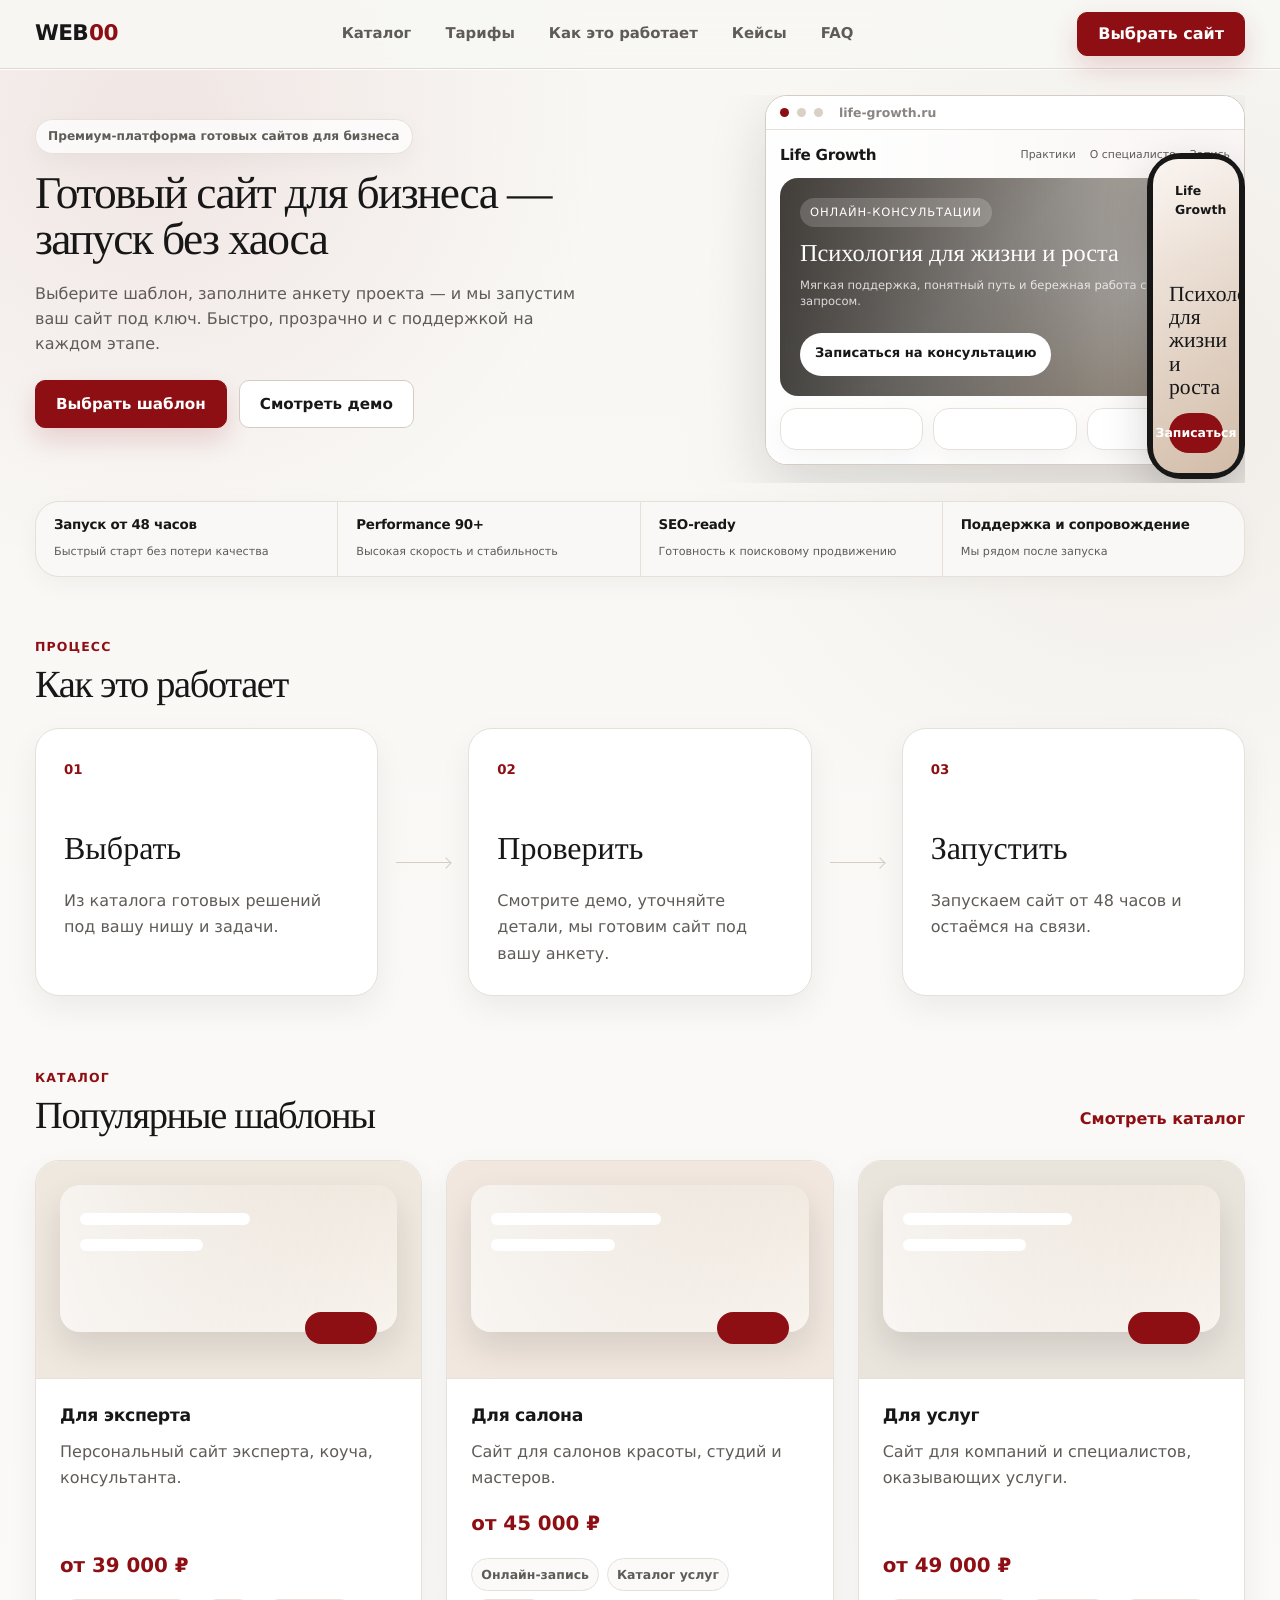
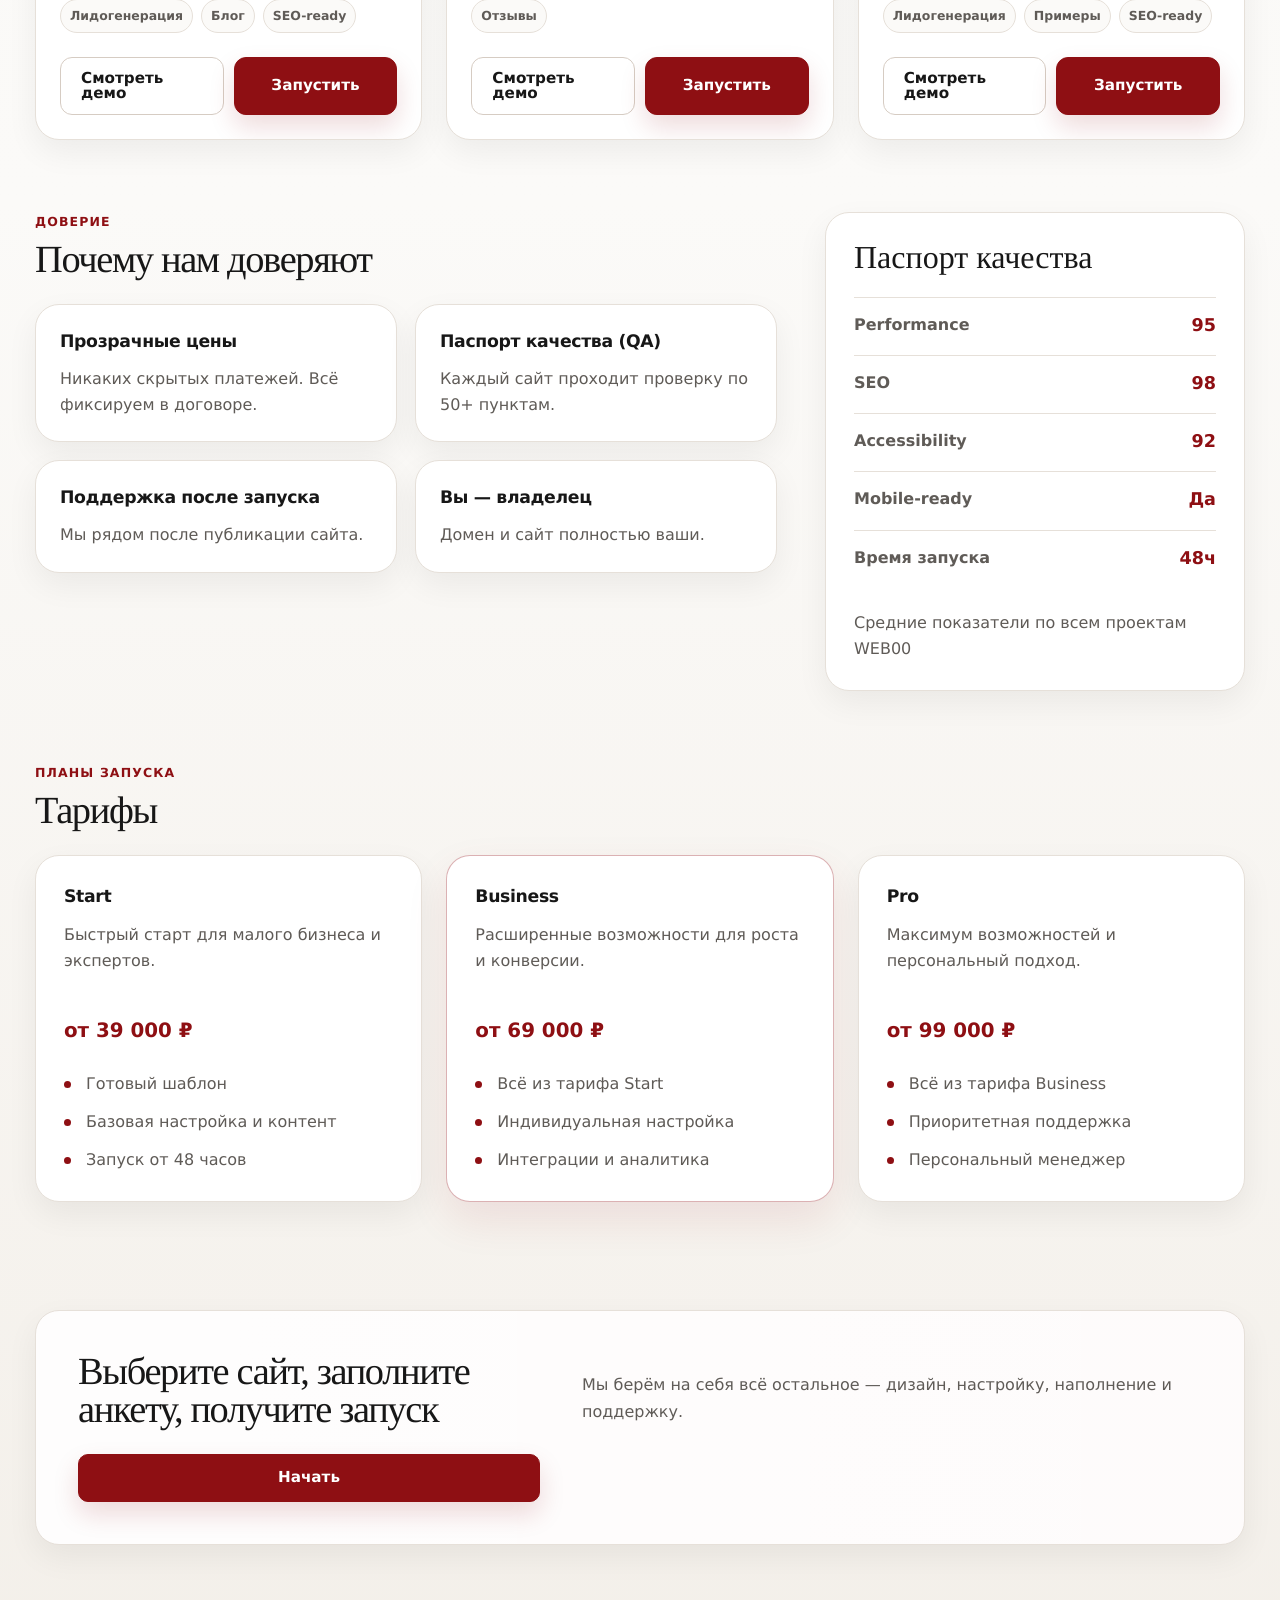
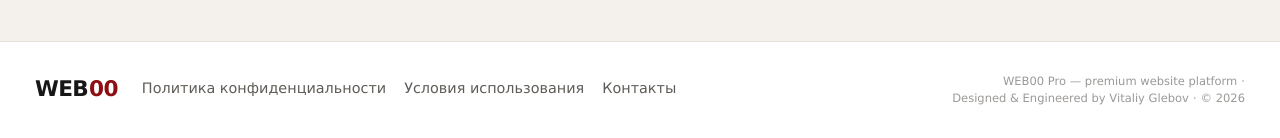
==== commit 5d2c0851: "chore: finalize WEB00 frontend product polish" ====
--- a/index.html
+++ b/index.html
@@ -42,7 +42,7 @@
           <div class="premium-hero__content">
             <p class="premium-badge">Премиум-платформа готовых сайтов для бизнеса</p>
             <h1 id="home-title">Готовый сайт для бизнеса — запуск без хаоса</h1>
-            <p class="premium-hero__text">Выберите шаблон, заполните бриф — и мы запустим ваш сайт под ключ. Быстро, прозрачно и с поддержкой на каждом этапе.</p>
+            <p class="premium-hero__text">Выберите шаблон, заполните анкету проекта — и мы запустим ваш сайт под ключ. Быстро, прозрачно и с поддержкой на каждом этапе.</p>
             <div class="premium-actions">
               <a class="premium-btn premium-btn--primary" href="solutions.html">Выбрать шаблон</a>
               <a class="premium-btn premium-btn--secondary" href="solutions.html">Смотреть демо</a>
@@ -109,7 +109,7 @@
             <article>
               <small>02</small>
               <h3>Проверить</h3>
-              <p>Смотрите демо, уточняйте детали, мы готовим под ваш бриф.</p>
+              <p>Смотрите демо, уточняйте детали, мы готовим сайт под вашу анкету.</p>
             </article>
             <i aria-hidden="true"></i>
             <article>
@@ -235,7 +235,7 @@
       <section class="premium-final" aria-labelledby="final-title">
         <div class="premium-container">
           <div class="premium-final__card">
-            <h2 id="final-title">Выберите сайт, заполните бриф, получите запуск</h2>
+            <h2 id="final-title">Выберите сайт, заполните анкету, получите запуск</h2>
             <p>Мы берём на себя всё остальное — дизайн, настройку, наполнение и поддержку.</p>
             <a class="premium-btn premium-btn--primary" href="brief.html">Начать</a>
           </div>
--- a/assets/css/styles.css
+++ b/assets/css/styles.css
@@ -8026,12 +8026,34 @@
   left: 50% !important;
   right: auto !important;
   bottom: 0 !important;
-  width: 28px !important;
+  width: 0 !important;
   height: 2px !important;
   border-radius: 4px !important;
   transform: translateX(-50%) !important;
 }
 
+body[data-page="home"] .nav a:hover::after,
+body[data-page="home"] .nav a:focus-visible::after,
+body[data-page="solutions"] .nav a:hover::after,
+body[data-page="solutions"] .nav a:focus-visible::after,
+body[data-page="pricing"] .nav a:hover::after,
+body[data-page="pricing"] .nav a:focus-visible::after,
+body[data-page="services"] .nav a:hover::after,
+body[data-page="services"] .nav a:focus-visible::after,
+body[data-page="how-it-works"] .nav a:hover::after,
+body[data-page="how-it-works"] .nav a:focus-visible::after,
+body[data-page="faq"] .nav a:hover::after,
+body[data-page="faq"] .nav a:focus-visible::after,
+body[data-page="contacts"] .nav a:hover::after,
+body[data-page="contacts"] .nav a:focus-visible::after,
+body[data-page="status"] .nav a:hover::after,
+body[data-page="status"] .nav a:focus-visible::after,
+body[data-page="brief"] .nav a:hover::after,
+body[data-page="brief"] .nav a:focus-visible::after,
+body[data-page="legal"] .nav a:hover::after,
+body[data-page="legal"] .nav a:focus-visible::after,
+body[data-page="cases"] .nav a:hover::after,
+body[data-page="cases"] .nav a:focus-visible::after,
 body[data-page="home"] .nav a.is-active::after,
 body[data-page="solutions"] .nav a.is-active::after,
 body[data-page="pricing"] .nav a.is-active::after,
@@ -8044,6 +8066,7 @@
 body[data-page="legal"] .nav a.is-active::after,
 body[data-page="cases"] .nav a.is-active::after {
   content: "" !important;
+  width: 28px !important;
 }
 
 body[data-page="home"] .header__cta,
--- a/assets/css/home-premium.css
+++ b/assets/css/home-premium.css
@@ -1145,3 +1145,325 @@
     padding: 22px;
   }
 }
+
+/* FE-PATCH-2: approved-mockup density pass for the first viewport */
+body[data-page="home"] .premium-hero {
+  padding: 54px 0 20px;
+}
+
+body[data-page="home"] .premium-hero__grid {
+  grid-template-columns: minmax(0, 0.92fr) minmax(480px, 1.08fr);
+  gap: 48px;
+}
+
+body[data-page="home"] .premium-badge {
+  margin-bottom: 16px;
+  padding: 7px 12px;
+  font-size: 0.76rem;
+}
+
+body[data-page="home"] .premium-hero h1 {
+  max-width: 610px;
+  font-size: clamp(2.9rem, 4.45vw, 4.55rem);
+  line-height: 0.98;
+}
+
+body[data-page="home"] .premium-hero__text {
+  margin-top: 18px;
+  font-size: 1rem;
+  line-height: 1.58;
+}
+
+body[data-page="home"] .premium-actions {
+  margin-top: 24px;
+  gap: 12px;
+}
+
+body[data-page="home"] .premium-device-wrap {
+  min-height: 420px;
+  padding: 8px 0 34px;
+}
+
+body[data-page="home"] .premium-laptop {
+  border-radius: 22px;
+}
+
+body[data-page="home"] .premium-device-bar {
+  height: 34px;
+  padding: 0 14px;
+}
+
+body[data-page="home"] .premium-site-preview {
+  padding: 18px;
+}
+
+body[data-page="home"] .premium-site-nav {
+  padding-bottom: 14px;
+  gap: 14px;
+  font-size: 0.68rem;
+}
+
+body[data-page="home"] .premium-site-hero {
+  min-height: 214px;
+  padding: 28px;
+  border-radius: 18px;
+}
+
+body[data-page="home"] .premium-site-hero h2 {
+  max-width: 380px;
+  font-size: clamp(1.75rem, 2.35vw, 2.1rem);
+  line-height: 1.04;
+}
+
+body[data-page="home"] .premium-site-hero p {
+  max-width: 360px;
+  margin-top: 10px;
+}
+
+body[data-page="home"] .premium-site-hero .premium-mini-btn {
+  margin-top: 16px;
+}
+
+body[data-page="home"] .premium-site-cards {
+  gap: 10px;
+  padding-top: 12px;
+}
+
+body[data-page="home"] .premium-site-cards i {
+  min-height: 58px;
+}
+
+body[data-page="home"] .premium-phone {
+  width: 136px;
+  right: -6px;
+  bottom: 18px;
+  border-width: 6px;
+}
+
+body[data-page="home"] .premium-trust {
+  padding: 14px 0 38px;
+}
+
+body[data-page="home"] .premium-trust article {
+  min-height: 104px;
+  padding: 22px;
+}
+
+body[data-page="home"] .premium-section {
+  padding: 54px 0;
+}
+
+body[data-page="home"] .premium-section__head {
+  margin-bottom: 24px;
+}
+
+@media (max-width: 1180px) and (min-width: 861px) {
+  body[data-page="home"] .premium-hero {
+    padding-top: 44px;
+  }
+
+  body[data-page="home"] .premium-hero__grid {
+    grid-template-columns: minmax(0, 0.88fr) minmax(420px, 1fr);
+    gap: 34px;
+  }
+
+  body[data-page="home"] .premium-device-wrap {
+    min-height: 392px;
+  }
+
+  body[data-page="home"] .premium-site-hero {
+    min-height: 196px;
+    padding: 24px;
+  }
+
+  body[data-page="home"] .premium-phone {
+    width: 124px;
+  }
+}
+
+@media (max-width: 860px) {
+  body[data-page="home"] .premium-hero {
+    padding: 30px 0 18px;
+  }
+
+  body[data-page="home"] .premium-hero__grid {
+    gap: 26px;
+  }
+
+  body[data-page="home"] .premium-hero h1 {
+    font-size: clamp(2.22rem, 10.4vw, 2.65rem);
+    line-height: 1.03;
+  }
+
+  body[data-page="home"] .premium-hero__text {
+    margin-top: 16px;
+    font-size: 0.96rem;
+    line-height: 1.55;
+  }
+
+  body[data-page="home"] .premium-device-wrap {
+    padding-bottom: 0;
+  }
+
+  body[data-page="home"] .premium-site-preview {
+    padding: 14px;
+  }
+
+  body[data-page="home"] .premium-site-hero {
+    min-height: 250px;
+    padding: 24px;
+  }
+
+  body[data-page="home"] .premium-trust {
+    padding: 22px 0 34px;
+  }
+
+  body[data-page="home"] .premium-section {
+    padding: 42px 0;
+  }
+}
+
+@media (max-width: 520px) {
+  body[data-page="home"] .premium-actions {
+    margin-top: 22px;
+  }
+
+  body[data-page="home"] .premium-site-nav span {
+    display: none;
+  }
+
+  body[data-page="home"] .premium-site-hero h2 {
+    font-size: clamp(1.72rem, 10vw, 2.15rem);
+  }
+}
+
+/* FE-PATCH-2.1: make the approved first-screen content visible sooner */
+@media (min-width: 861px) {
+  body[data-page="home"] .premium-hero {
+    padding: 26px 0 10px;
+  }
+
+  body[data-page="home"] .premium-hero__grid {
+    grid-template-columns: minmax(0, 1fr) minmax(430px, 0.86fr);
+    align-items: start;
+    gap: 34px;
+  }
+
+  body[data-page="home"] .premium-hero__content {
+    padding-top: 24px;
+  }
+
+  body[data-page="home"] .premium-hero h1 {
+    max-width: 650px;
+    font-size: clamp(2.45rem, 3.55vw, 3.35rem);
+    line-height: 1.02;
+  }
+
+  body[data-page="home"] .premium-device-wrap {
+    min-height: 300px;
+    padding: 0 0 18px;
+    overflow: hidden;
+  }
+
+  body[data-page="home"] .premium-laptop {
+    max-width: 480px;
+    margin-left: auto;
+  }
+
+  body[data-page="home"] .premium-site-preview {
+    padding: 14px;
+  }
+
+  body[data-page="home"] .premium-site-nav {
+    padding-bottom: 10px;
+  }
+
+  body[data-page="home"] .premium-site-hero {
+    min-height: 152px;
+    padding: 20px;
+  }
+
+  body[data-page="home"] .premium-site-hero h2 {
+    max-width: 320px;
+    font-size: clamp(1.35rem, 1.9vw, 1.72rem);
+  }
+
+  body[data-page="home"] .premium-site-hero p {
+    font-size: 0.72rem;
+    line-height: 1.42;
+  }
+
+  body[data-page="home"] .premium-mini-btn {
+    min-height: 32px;
+    padding: 8px 14px;
+  }
+
+  body[data-page="home"] .premium-site-cards i {
+    min-height: 42px;
+  }
+
+  body[data-page="home"] .premium-phone {
+    width: 98px;
+    right: 0;
+    bottom: 4px;
+  }
+
+  body[data-page="home"] .premium-trust {
+    padding: 8px 0 24px;
+  }
+
+  body[data-page="home"] .premium-trust article {
+    min-height: 74px;
+    padding: 14px 18px;
+  }
+
+  body[data-page="home"] .premium-trust strong {
+    font-size: 0.84rem;
+  }
+
+  body[data-page="home"] .premium-trust span {
+    font-size: 0.7rem;
+    line-height: 1.32;
+  }
+
+  body[data-page="home"] .premium-section {
+    padding: 36px 0;
+  }
+}
+
+@media (max-width: 860px) {
+  body[data-page="home"] .premium-hero {
+    overflow: hidden;
+  }
+
+  body[data-page="home"] .premium-hero__grid {
+    grid-template-columns: 1fr;
+  }
+
+  body[data-page="home"] .premium-badge {
+    max-width: 100%;
+    width: fit-content;
+  }
+
+  body[data-page="home"] .premium-hero__content {
+    padding-top: 0;
+  }
+
+  body[data-page="home"] .premium-device-wrap {
+    min-height: 0;
+    overflow: hidden;
+  }
+
+  body[data-page="home"] .premium-laptop {
+    max-width: 100%;
+    margin: 0;
+  }
+
+  body[data-page="home"] .premium-phone {
+    display: none;
+  }
+
+  body[data-page="home"] .premium-site-cards {
+    display: none;
+  }
+}
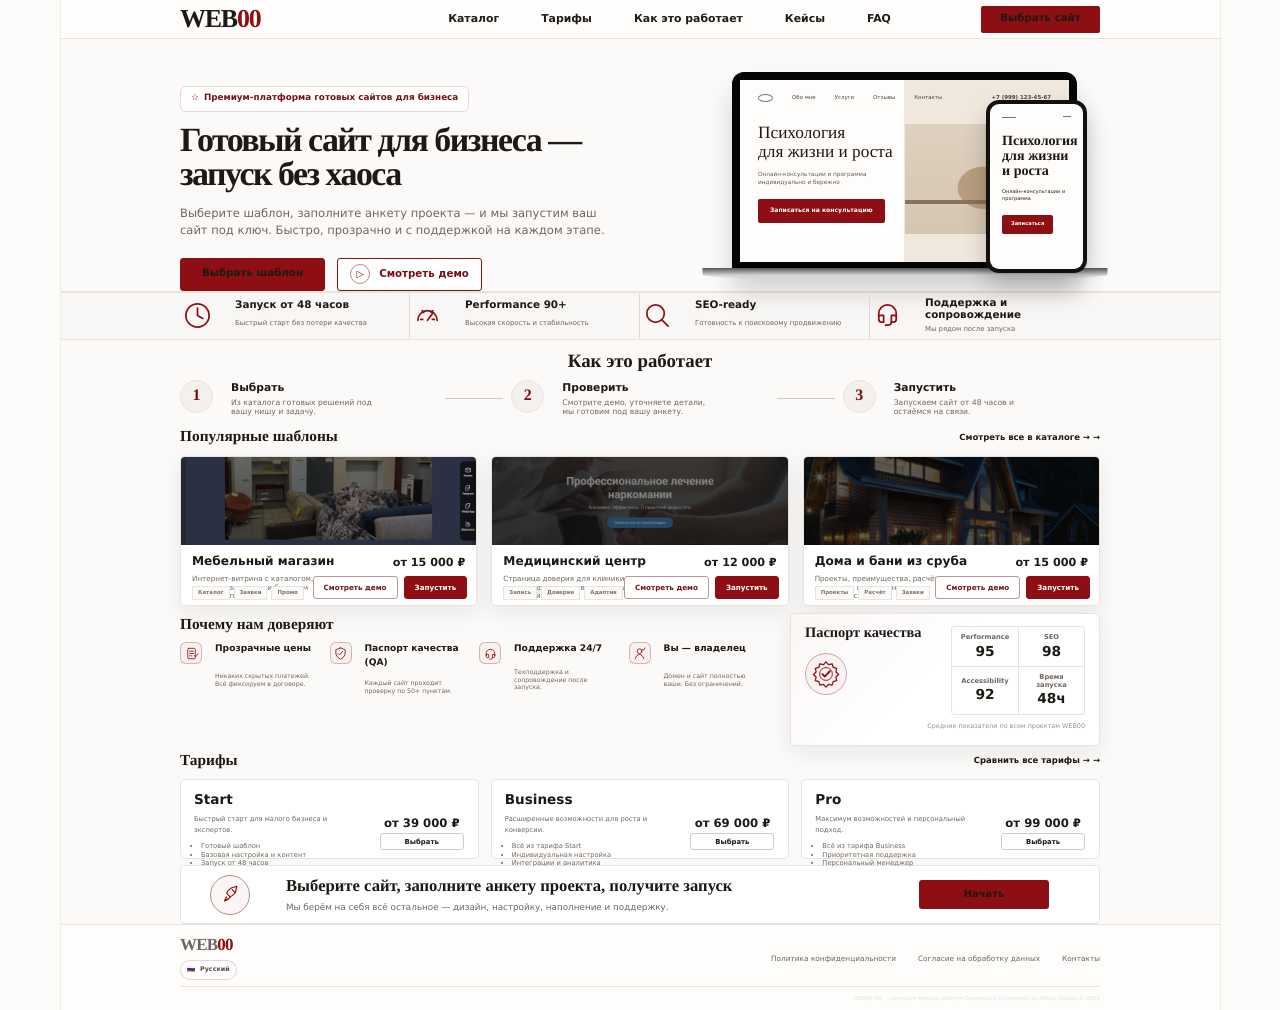
==== commit 57808abb: "fix: polish WEB00 mobile frontend" ====
--- a/index.html
+++ b/index.html
@@ -3,8 +3,9 @@
   <head>
     <meta charset="utf-8">
     <meta name="viewport" content="width=device-width, initial-scale=1">
-    <title>WEB00 Pro - готовые сайты для бизнеса, которые принимают заявки</title>
-    <meta name="description" content="WEB00 Pro создаёт готовые сайты для бизнеса с демо, формами заявок и передачей данных в Telegram или таблицу. От 7 000 ₽, без предоплаты, демо до оплаты.">
+    <meta name="color-scheme" content="light">
+    <title>WEB00 Pro - готовый сайт для бизнеса без хаоса</title>
+    <meta name="description" content="WEB00 Pro помогает выбрать готовый шаблон, заполнить анкету проекта и запустить сайт под ключ с поддержкой после старта.">
     <link rel="canonical" href="https://web00.pro/">
     <meta property="og:type" content="website">
     <meta property="og:title" content="WEB00 Pro - готовые сайты для бизнеса">
@@ -15,264 +16,215 @@
     <link rel="icon" href="assets/img/favicon.svg" type="image/svg+xml">
     <link rel="stylesheet" href="assets/css/styles.css">
     <link rel="stylesheet" href="assets/css/home-premium.css">
+    <link rel="stylesheet" href="assets/css/home-1to1-test.css?v=quality-passport-seal-2">
     <script defer src="assets/js/data.js?v=multi-page-1"></script>
     <script defer src="assets/js/main.js?v=multi-page-1"></script>
   </head>
   <body data-page="home">
-    <header class="site-header" data-header>
-      <div class="container header__inner">
-        <a class="logo premium-logo" href="index.html" aria-label="WEB00 на главную"><span>WEB</span><b>00</b></a>
-        <button class="menu-toggle" type="button" aria-label="Открыть меню" aria-expanded="false" aria-controls="site-nav" data-menu-toggle>
-          <span></span><span></span><span></span>
-        </button>
-        <nav class="nav" id="site-nav" data-nav>
-          <a href="solutions.html">Каталог</a>
-          <a href="pricing.html">Тарифы</a>
-          <a href="how-it-works.html">Как это работает</a>
-          <a href="cases.html">Кейсы</a>
-          <a href="faq.html">FAQ</a>
-        </nav>
-        <a class="btn btn--primary header__cta" href="brief.html">Выбрать сайт</a>
-      </div>
-    </header>
-
-    <main class="premium-home">
-      <section class="premium-hero" aria-labelledby="home-title">
-        <div class="premium-container premium-hero__grid">
-          <div class="premium-hero__content">
-            <p class="premium-badge">Премиум-платформа готовых сайтов для бизнеса</p>
-            <h1 id="home-title">Готовый сайт для бизнеса — запуск без хаоса</h1>
-            <p class="premium-hero__text">Выберите шаблон, заполните анкету проекта — и мы запустим ваш сайт под ключ. Быстро, прозрачно и с поддержкой на каждом этапе.</p>
-            <div class="premium-actions">
-              <a class="premium-btn premium-btn--primary" href="solutions.html">Выбрать шаблон</a>
-              <a class="premium-btn premium-btn--secondary" href="solutions.html">Смотреть демо</a>
-            </div>
-          </div>
-
-          <div class="premium-device-wrap" aria-label="Пример готового сайта и мобильной версии">
-            <div class="premium-laptop" role="img" aria-label="Превью готового сайта для консультаций">
-              <div class="premium-device-bar">
-                <span></span><span></span><span></span>
-                <b>life-growth.ru</b>
-              </div>
-              <div class="premium-site-preview">
-                <div class="premium-site-nav">
-                  <strong>Life Growth</strong>
-                  <span>Практики</span>
-                  <span>О специалисте</span>
-                  <span>Запись</span>
-                </div>
-                <div class="premium-site-hero">
-                  <small>онлайн-консультации</small>
-                  <h2>Психология для жизни и роста</h2>
-                  <p>Мягкая поддержка, понятный путь и бережная работа с запросом.</p>
-                  <span>Записаться на консультацию</span>
-                </div>
-                <div class="premium-site-cards">
-                  <i></i><i></i><i></i>
+    <main class="mock-page" aria-label="WEB00 homepage">
+      <header class="mock-header" data-header>
+        <div class="mock-wrap mock-header__inner">
+          <a class="mock-logo" href="index.html" aria-label="WEB00 на главную">WEB<span>00</span></a>
+          <button class="mock-menu-toggle menu-toggle" type="button" aria-label="Открыть меню" aria-expanded="false" aria-controls="site-nav" data-menu-toggle>
+            <span></span><span></span><span></span>
+          </button>
+          <nav class="mock-nav" id="site-nav" data-nav aria-label="Главная навигация">
+            <a href="solutions.html" data-i18n="nav.catalog">Каталог</a>
+            <a href="pricing.html" data-i18n="nav.pricing">Тарифы</a>
+            <a href="how-it-works.html" data-i18n="nav.how">Как это работает</a>
+            <a href="cases.html" data-i18n="nav.cases">Кейсы</a>
+            <a href="faq.html">FAQ</a>
+          </nav>
+          <a class="mock-header-cta" href="brief.html" data-i18n="nav.cta">Выбрать сайт</a>
+        </div>
+      </header>
+
+      <section class="mock-hero">
+        <div class="mock-wrap mock-hero__grid">
+          <div class="mock-hero__copy">
+            <div class="mock-badge" data-i18n="hero.badge">Премиум-платформа готовых сайтов для бизнеса</div>
+            <h1 data-i18n="hero.title">Готовый сайт для бизнеса — запуск без хаоса</h1>
+            <p data-i18n="hero.text">Выберите шаблон, заполните анкету проекта — и мы запустим ваш сайт под ключ. Быстро, прозрачно и с поддержкой на каждом этапе.</p>
+            <div class="mock-actions">
+              <a class="mock-btn mock-btn--primary" href="solutions.html" data-i18n="hero.primary">Выбрать шаблон</a>
+              <button class="mock-btn mock-btn--ghost" type="button" data-open-demo-id="massage" data-i18n="hero.demo">Смотреть демо</button>
+            </div>
+          </div>
+
+          <div class="mock-device" aria-label="Пример готового сайта и мобильной версии">
+            <div class="mock-laptop" role="img" aria-label="Превью готового сайта для консультаций">
+              <div class="mock-site">
+                <div class="mock-site-nav"><i></i><span data-i18n="device.nav.about">Обо мне</span><span data-i18n="device.nav.services">Услуги</span><span data-i18n="device.nav.reviews">Отзывы</span><span data-i18n="device.nav.contacts">Контакты</span><b>+7 (999) 123-45-67</b></div>
+                <div class="mock-site-hero">
+                  <div>
+                    <strong data-i18n-html="device.title">Психология<br>для жизни и роста</strong>
+                    <small data-i18n="device.text">Онлайн-консультации и программа индивидуально и бережно</small>
+                    <em data-i18n="device.cta">Записаться на консультацию</em>
+                  </div>
+                  <figure></figure>
                 </div>
               </div>
             </div>
-            <div class="premium-phone" role="img" aria-label="Мобильное превью готового сайта">
-              <div class="premium-phone__screen">
-                <b>Life Growth</b>
-                <strong>Психология для жизни и роста</strong>
-                <span>Записаться</span>
+            <div class="mock-phone" role="img" aria-label="Мобильное превью готового сайта">
+              <div class="mock-phone__screen">
+                <i></i><b></b>
+                <strong data-i18n-html="device.title">Психология<br>для жизни и роста</strong>
+                <small data-i18n="device.mobileText">Онлайн-консультации и программа</small>
+                <em data-i18n="device.mobileCta">Записаться</em>
               </div>
             </div>
           </div>
         </div>
       </section>
 
-      <section class="premium-trust" aria-label="Преимущества WEB00">
-        <div class="premium-container premium-trust__grid">
-          <article><strong>Запуск от 48 часов</strong><span>Быстрый старт без потери качества</span></article>
-          <article><strong>Performance 90+</strong><span>Высокая скорость и стабильность</span></article>
-          <article><strong>SEO-ready</strong><span>Готовность к поисковому продвижению</span></article>
-          <article><strong>Поддержка и сопровождение</strong><span>Мы рядом после запуска</span></article>
-        </div>
-      </section>
-
-      <section class="premium-section premium-steps" aria-labelledby="steps-title">
-        <div class="premium-container">
-          <div class="premium-section__head">
-            <span>Процесс</span>
-            <h2 id="steps-title">Как это работает</h2>
-          </div>
-          <div class="premium-steps__grid">
-            <article>
-              <small>01</small>
-              <h3>Выбрать</h3>
-              <p>Из каталога готовых решений под вашу нишу и задачи.</p>
-            </article>
-            <i aria-hidden="true"></i>
-            <article>
-              <small>02</small>
-              <h3>Проверить</h3>
-              <p>Смотрите демо, уточняйте детали, мы готовим сайт под вашу анкету.</p>
-            </article>
-            <i aria-hidden="true"></i>
-            <article>
-              <small>03</small>
-              <h3>Запустить</h3>
-              <p>Запускаем сайт от 48 часов и остаёмся на связи.</p>
-            </article>
-          </div>
-        </div>
-      </section>
-
-      <section class="premium-section premium-templates" id="popular-templates" aria-labelledby="templates-title">
-        <div class="premium-container">
-          <div class="premium-section__head premium-section__head--split">
-            <div>
-              <span>Каталог</span>
-              <h2 id="templates-title">Популярные шаблоны</h2>
-            </div>
-            <a class="premium-link" href="solutions.html">Смотреть каталог</a>
-          </div>
-          <div class="premium-template-grid">
-            <article class="premium-template-card">
-              <div class="premium-thumb premium-thumb--expert" aria-hidden="true"><span></span><b></b><i></i></div>
-              <div class="premium-template-card__body">
-                <h3>Для эксперта</h3>
-                <p>Персональный сайт эксперта, коуча, консультанта.</p>
-                <strong>от 39 000 ₽</strong>
-                <div class="premium-tags"><span>Лидогенерация</span><span>Блог</span><span>SEO-ready</span></div>
-              </div>
-              <div class="premium-card-actions">
-                <a href="solutions.html">Смотреть демо</a>
-                <a href="brief.html?service=Шаблон для эксперта">Запустить</a>
-              </div>
-            </article>
-
-            <article class="premium-template-card">
-              <div class="premium-thumb premium-thumb--salon" aria-hidden="true"><span></span><b></b><i></i></div>
-              <div class="premium-template-card__body">
-                <h3>Для салона</h3>
-                <p>Сайт для салонов красоты, студий и мастеров.</p>
-                <strong>от 45 000 ₽</strong>
-                <div class="premium-tags"><span>Онлайн-запись</span><span>Каталог услуг</span><span>Отзывы</span></div>
-              </div>
-              <div class="premium-card-actions">
-                <a href="solutions.html">Смотреть демо</a>
-                <a href="brief.html?service=Шаблон для салона">Запустить</a>
-              </div>
-            </article>
-
-            <article class="premium-template-card">
-              <div class="premium-thumb premium-thumb--services" aria-hidden="true"><span></span><b></b><i></i></div>
-              <div class="premium-template-card__body">
-                <h3>Для услуг</h3>
-                <p>Сайт для компаний и специалистов, оказывающих услуги.</p>
-                <strong>от 49 000 ₽</strong>
-                <div class="premium-tags"><span>Лидогенерация</span><span>Примеры</span><span>SEO-ready</span></div>
-              </div>
-              <div class="premium-card-actions">
-                <a href="solutions.html">Смотреть демо</a>
-                <a href="brief.html?service=Шаблон для услуг">Запустить</a>
-              </div>
-            </article>
-          </div>
-        </div>
-      </section>
-
-      <section class="premium-section premium-proof" aria-labelledby="proof-title">
-        <div class="premium-container premium-proof__grid">
-          <div>
-            <div class="premium-section__head">
-              <span>Доверие</span>
-              <h2 id="proof-title">Почему нам доверяют</h2>
-            </div>
-            <div class="premium-proof-list">
-              <article><h3>Прозрачные цены</h3><p>Никаких скрытых платежей. Всё фиксируем в договоре.</p></article>
-              <article><h3>Паспорт качества (QA)</h3><p>Каждый сайт проходит проверку по 50+ пунктам.</p></article>
-              <article><h3>Поддержка после запуска</h3><p>Мы рядом после публикации сайта.</p></article>
-              <article><h3>Вы — владелец</h3><p>Домен и сайт полностью ваши.</p></article>
-            </div>
-          </div>
-
-          <aside class="premium-quality-card" aria-label="Паспорт качества">
-            <span>Паспорт качества</span>
-            <div><strong>Performance</strong><b>95</b></div>
-            <div><strong>SEO</strong><b>98</b></div>
-            <div><strong>Accessibility</strong><b>92</b></div>
-            <div><strong>Mobile-ready</strong><b>Да</b></div>
-            <div><strong>Время запуска</strong><b>48ч</b></div>
-            <p>Средние показатели по всем проектам WEB00</p>
-          </aside>
-        </div>
-      </section>
-
-      <section class="premium-section premium-pricing" aria-labelledby="pricing-title">
-        <div class="premium-container">
-          <div class="premium-section__head">
-            <span>Планы запуска</span>
-            <h2 id="pricing-title">Тарифы</h2>
-          </div>
-          <div class="premium-pricing-grid">
-            <article>
-              <h3>Start</h3>
-              <p>Быстрый старт для малого бизнеса и экспертов.</p>
-              <strong>от 39 000 ₽</strong>
-              <ul><li>Готовый шаблон</li><li>Базовая настройка и контент</li><li>Запуск от 48 часов</li></ul>
-            </article>
-            <article class="is-featured">
-              <h3>Business</h3>
-              <p>Расширенные возможности для роста и конверсии.</p>
-              <strong>от 69 000 ₽</strong>
-              <ul><li>Всё из тарифа Start</li><li>Индивидуальная настройка</li><li>Интеграции и аналитика</li></ul>
-            </article>
-            <article>
-              <h3>Pro</h3>
-              <p>Максимум возможностей и персональный подход.</p>
-              <strong>от 99 000 ₽</strong>
-              <ul><li>Всё из тарифа Business</li><li>Приоритетная поддержка</li><li>Персональный менеджер</li></ul>
-            </article>
-          </div>
-        </div>
-      </section>
-
-      <section class="premium-final" aria-labelledby="final-title">
-        <div class="premium-container">
-          <div class="premium-final__card">
-            <h2 id="final-title">Выберите сайт, заполните анкету, получите запуск</h2>
-            <p>Мы берём на себя всё остальное — дизайн, настройку, наполнение и поддержку.</p>
-            <a class="premium-btn premium-btn--primary" href="brief.html">Начать</a>
+      <section class="mock-trust" aria-label="Преимущества WEB00">
+        <div class="mock-wrap mock-trust__grid">
+          <article class="icon-clock"><strong data-i18n="trust.launch.title">Запуск от 48 часов</strong><span data-i18n="trust.launch.text">Быстрый старт без потери качества</span></article>
+          <article class="icon-speed"><strong data-i18n="trust.performance.title">Performance 90+</strong><span data-i18n="trust.performance.text">Высокая скорость и стабильность</span></article>
+          <article class="icon-search"><strong data-i18n="trust.seo.title">SEO-ready</strong><span data-i18n="trust.seo.text">Готовность к поисковому продвижению</span></article>
+          <article class="icon-support"><strong data-i18n="trust.support.title">Поддержка и сопровождение</strong><span data-i18n="trust.support.text">Мы рядом после запуска</span></article>
+        </div>
+      </section>
+
+      <section class="mock-steps mock-wrap" aria-labelledby="steps-title">
+        <h2 id="steps-title" data-i18n="steps.title">Как это работает</h2>
+        <div class="mock-steps__grid">
+          <article><b>1</b><div><strong data-i18n="steps.one.title">Выбрать</strong><span data-i18n="steps.one.text">Из каталога готовых решений под вашу нишу и задачи.</span></div></article>
+          <i aria-hidden="true"></i>
+          <article><b>2</b><div><strong data-i18n="steps.two.title">Проверить</strong><span data-i18n="steps.two.text">Смотрите демо, уточняете детали, мы готовим под вашу анкету.</span></div></article>
+          <i aria-hidden="true"></i>
+          <article><b>3</b><div><strong data-i18n="steps.three.title">Запустить</strong><span data-i18n="steps.three.text">Запускаем сайт от 48 часов и остаёмся на связи.</span></div></article>
+        </div>
+      </section>
+
+      <section class="mock-templates mock-wrap" id="popular-templates" aria-labelledby="templates-title">
+        <div class="mock-section-head">
+          <h2 id="templates-title" data-i18n="templates.title">Популярные шаблоны</h2>
+          <a href="solutions.html" data-i18n="templates.all">Смотреть все в каталоге</a>
+        </div>
+        <div class="mock-card-grid">
+          <article class="mock-template-card">
+            <img src="assets/img/previews/mebel-home.png" alt="">
+            <div class="mock-card-body">
+              <h3 data-i18n="card.mebel.title">Мебельный магазин</h3>
+              <strong data-i18n="card.mebel.price">от 15 000 ₽</strong>
+              <p data-i18n="card.mebel.text">Витрина мебели, каталог товаров и заявки на консультацию.</p>
+              <div class="mock-tags"><span data-i18n="card.mebel.tag1">Каталог товаров</span><span data-i18n="card.common.leads">Заявки</span><span data-i18n="card.common.promo">Готов к продвижению</span></div>
+              <div class="mock-card-actions"><button type="button" data-open-demo-id="mebel" data-i18n="card.demo">Смотреть демо</button><a href="brief.html?solution=mebel" data-i18n="card.launch">Запустить</a></div>
+            </div>
+          </article>
+          <article class="mock-template-card">
+            <img src="assets/img/previews/narko-home.png" alt="">
+            <div class="mock-card-body">
+              <h3 data-i18n="card.med.title">Медицинский центр</h3>
+              <strong data-i18n="card.med.price">от 12 000 ₽</strong>
+              <p data-i18n="card.med.text">Спокойная подача услуги, запись на консультацию и доверительный первый экран.</p>
+              <div class="mock-tags"><span data-i18n="card.med.tag1">Запись на приём</span><span data-i18n="card.med.tag2">Доверие</span><span data-i18n="card.common.adaptive">Адаптивный сайт</span></div>
+              <div class="mock-card-actions"><button type="button" data-open-demo-id="narko-medicine" data-i18n="card.demo">Смотреть демо</button><a href="brief.html?solution=narko-medicine" data-i18n="card.launch">Запустить</a></div>
+            </div>
+          </article>
+          <article class="mock-template-card">
+            <img src="assets/img/previews/doma-bani-home.png" alt="">
+            <div class="mock-card-body">
+              <h3 data-i18n="card.build.title">Дома и бани из сруба</h3>
+              <strong data-i18n="card.build.price">от 15 000 ₽</strong>
+              <p data-i18n="card.build.text">Проекты, преимущества, расчёт стоимости и заявки на строительство.</p>
+              <div class="mock-tags"><span data-i18n="card.build.tag1">Проекты</span><span data-i18n="card.build.tag2">Расчёт</span><span data-i18n="card.common.leads">Заявки</span></div>
+              <div class="mock-card-actions"><button type="button" data-open-demo-id="doma-bani" data-i18n="card.demo">Смотреть демо</button><a href="brief.html?solution=doma-bani" data-i18n="card.launch">Запустить</a></div>
+            </div>
+          </article>
+        </div>
+      </section>
+
+      <section class="mock-proof mock-wrap" aria-labelledby="proof-title">
+        <div class="mock-proof__left">
+          <h2 id="proof-title" data-i18n="proof.title">Почему нам доверяют</h2>
+          <div class="mock-proof-list">
+            <article><b></b><strong data-i18n="proof.price.title">Прозрачные цены</strong><span data-i18n="proof.price.text">Никаких скрытых платежей. Всё фиксируем в договоре.</span></article>
+            <article><b></b><strong data-i18n="proof.qa.title">Паспорт качества (QA)</strong><span data-i18n="proof.qa.text">Каждый сайт проходит проверку по 50+ пунктам.</span></article>
+            <article><b></b><strong data-i18n="proof.support.title">Поддержка 24/7</strong><span data-i18n="proof.support.text">Техподдержка и сопровождение после запуска.</span></article>
+            <article><b></b><strong data-i18n="proof.owner.title">Вы — владелец</strong><span data-i18n="proof.owner.text">Домен и сайт полностью ваши. Без ограничений.</span></article>
+          </div>
+        </div>
+        <aside class="mock-quality" aria-label="Паспорт качества WEB00">
+          <span class="mock-quality__title" data-i18n="quality.title">Паспорт качества</span>
+          <i class="mock-quality__seal" aria-hidden="true"></i>
+          <div class="mock-quality__metrics">
+            <article><strong>Performance</strong><b>95</b></article>
+            <article><strong>SEO</strong><b>98</b></article>
+            <article><strong>Accessibility</strong><b>92</b></article>
+            <article><strong data-i18n="quality.time">Время запуска</strong><b data-i18n="quality.hours">48ч</b></article>
+          </div>
+          <p data-i18n="quality.caption">Средние показатели по всем проектам WEB00</p>
+        </aside>
+      </section>
+
+      <section class="mock-pricing mock-wrap" aria-labelledby="pricing-title">
+        <div class="mock-section-head">
+          <h2 id="pricing-title" data-i18n="pricing.title">Тарифы</h2>
+          <a href="pricing.html" data-i18n="pricing.compare">Сравнить все тарифы</a>
+        </div>
+        <div class="mock-pricing-grid">
+          <article><h3>Start</h3><p data-i18n="pricing.start.text">Быстрый старт для малого бизнеса и экспертов.</p><ul><li data-i18n="pricing.start.item1">Готовый шаблон</li><li data-i18n="pricing.start.item2">Базовая настройка и контент</li><li data-i18n="pricing.start.item3">Запуск от 48 часов</li></ul><strong data-i18n="pricing.start.price">от 39 000 ₽</strong><a href="brief.html?tariff=Start" data-i18n="pricing.choose">Выбрать</a></article>
+          <article><h3>Business</h3><p data-i18n="pricing.business.text">Расширенные возможности для роста и конверсии.</p><ul><li data-i18n="pricing.business.item1">Всё из тарифа Start</li><li data-i18n="pricing.business.item2">Индивидуальная настройка</li><li data-i18n="pricing.business.item3">Интеграции и аналитика</li></ul><strong data-i18n="pricing.business.price">от 69 000 ₽</strong><a href="brief.html?tariff=Business" data-i18n="pricing.choose">Выбрать</a></article>
+          <article class="is-pro"><h3>Pro</h3><p data-i18n="pricing.pro.text">Максимум возможностей и персональный подход.</p><ul><li data-i18n="pricing.pro.item1">Всё из тарифа Business</li><li data-i18n="pricing.pro.item2">Приоритетная поддержка</li><li data-i18n="pricing.pro.item3">Персональный менеджер</li></ul><strong data-i18n="pricing.pro.price">от 99 000 ₽</strong><a href="brief.html?tariff=Pro" data-i18n="pricing.choose">Выбрать</a></article>
+        </div>
+      </section>
+
+      <section class="mock-final mock-wrap">
+        <div class="mock-final__card">
+          <b aria-hidden="true"></b>
+          <div><h2 data-i18n="final.title">Выберите сайт, заполните анкету проекта, получите запуск</h2><p data-i18n="final.text">Мы берём на себя всё остальное — дизайн, настройку, наполнение и поддержку.</p></div>
+          <a href="brief.html" data-i18n="final.cta">Начать</a>
+        </div>
+      </section>
+
+      <footer class="mock-footer">
+        <div class="mock-wrap mock-footer__inner">
+          <a class="mock-logo" href="index.html">WEB<span>00</span></a>
+          <a href="privacy-policy.html" data-i18n="footer.privacy">Политика конфиденциальности</a>
+          <a href="consent-personal-data.html" data-i18n="footer.consent">Согласие на обработку данных</a>
+          <a href="contacts.html" data-i18n="footer.contacts">Контакты</a>
+          <button class="mock-language-trigger" type="button" data-language-trigger aria-haspopup="dialog" aria-expanded="false">
+            <span data-language-flag>🇷🇺</span>
+            <span data-language-label>Русский</span>
+          </button>
+          <div class="footer-credit" aria-label="WEB00 Pro credits"><span class="footer-credit__part">WEB00 Pro — premium website platform</span><span class="footer-credit__sep" aria-hidden="true">·</span><span class="footer-credit__part">Designed &amp; Engineered by Vitaliy Glebov</span><span class="footer-credit__sep" aria-hidden="true">·</span><span class="footer-credit__part">© 2026</span></div>
+        </div>
+      </footer>
+      <div class="mock-language-backdrop" data-language-backdrop hidden></div>
+      <section class="mock-language-sheet" data-language-sheet aria-hidden="true" aria-labelledby="language-title" hidden>
+        <div class="mock-language-panel" role="dialog" aria-modal="true">
+          <div class="mock-language-head">
+            <h2 id="language-title" data-i18n="language.title">Язык</h2>
+            <button type="button" data-language-close aria-label="Закрыть">×</button>
+          </div>
+          <div class="mock-language-list" role="radiogroup" aria-labelledby="language-title">
+            <button type="button" data-language-option="ru" role="radio" aria-checked="true"><span>🇷🇺</span><strong>Русский</strong><i></i></button>
+            <button type="button" data-language-option="en" role="radio" aria-checked="false"><span>🇬🇧</span><strong>English</strong><i></i></button>
+            <button type="button" data-language-option="de" role="radio" aria-checked="false"><span>🇩🇪</span><strong>Deutsch</strong><i></i></button>
+            <button type="button" data-language-option="fr" role="radio" aria-checked="false"><span>🇫🇷</span><strong>Français</strong><i></i></button>
+            <button type="button" data-language-option="it" role="radio" aria-checked="false"><span>🇮🇹</span><strong>Italiano</strong><i></i></button>
+            <button type="button" data-language-option="zh" role="radio" aria-checked="false"><span>🇨🇳</span><strong>中文</strong><i></i></button>
+            <button type="button" data-language-option="ja" role="radio" aria-checked="false"><span>🇯🇵</span><strong>日本語</strong><i></i></button>
           </div>
         </div>
       </section>
     </main>
-
-    <aside class="side-contact" aria-label="Быстрые контакты">
-      <button type="button" data-open-lead><span aria-hidden="true"></span>Заявка</button>
-      <a href="https://t.me/GarantiyWeb00bot" target="_blank" rel="noopener"><span aria-hidden="true"></span>Telegram</a>
-      <a href="https://max.ru/u/f9LHodD0cOKyonoj-aP5RBGWocesp86479bRtc3lkiQ0qzWtqtXIEiV2tVs" target="_blank" rel="noopener"><span aria-hidden="true"></span>MAX</a>
-      <a href="https://vk.com/club231397496/" target="_blank" rel="noopener"><span aria-hidden="true"></span>VK</a>
-      <a href="tel:+79058615231"><span aria-hidden="true"></span>Позвонить</a>
-    </aside>
-
-    <nav class="mobile-cta" aria-label="Быстрые действия">
-      <button type="button" data-open-lead>Заявка</button>
-      <a href="https://t.me/GarantiyWeb00bot" target="_blank" rel="noopener">Telegram</a>
-    </nav>
-
-    <footer class="footer">
-      <div class="container footer__inner">
-        <a class="logo logo--footer premium-logo" href="index.html"><span>WEB</span><b>00</b></a>
-        <div class="footer__links">
-          <a href="privacy-policy.html">Политика конфиденциальности</a>
-          <a href="consent-personal-data.html">Условия использования</a>
-          <a href="contacts.html">Контакты</a>
-        </div>
-        <div class="footer-credit" aria-label="WEB00 Pro credits"><span class="footer-credit__part">WEB00 Pro — premium website platform</span><span class="footer-credit__sep" aria-hidden="true">·</span><span class="footer-credit__part">Designed &amp; Engineered by Vitaliy Glebov</span><span class="footer-credit__sep" aria-hidden="true">·</span><span class="footer-credit__part">© 2026</span></div>
-      </div>
-    </footer>
 
     <div class="modal" data-modal="lead" aria-hidden="true">
       <div class="modal__overlay" data-close-modal></div>
       <div class="modal__dialog modal__dialog--wide glow-panel" role="dialog" aria-modal="true" aria-labelledby="lead-title">
         <button class="modal__close" type="button" data-close-modal aria-label="Закрыть">×</button>
         <div data-lead-modal-content></div>
+      </div>
+    </div>
+
+    <div class="modal" data-modal="demo" aria-hidden="true">
+      <div class="modal__overlay" data-close-modal></div>
+      <div class="modal__dialog modal__dialog--wide glow-panel" role="dialog" aria-modal="true" aria-labelledby="demo-title">
+        <button class="modal__close" type="button" data-close-modal aria-label="Закрыть">×</button>
+        <div data-demo-modal-content></div>
       </div>
     </div>
 
--- a/assets/css/styles.css
+++ b/assets/css/styles.css
@@ -5526,6 +5526,12 @@
   background: #f5f0ea;
 }
 
+.demo-modal--external .demo-frame[data-demo-desktop-canvas] {
+  --demo-canvas-width: 1180px;
+  --demo-canvas-height: 1200px;
+  --demo-canvas-scale: 1;
+}
+
 .demo-frame.is-mobile {
   max-width: 360px;
   margin: 0 auto;
@@ -6695,6 +6701,64 @@
 
   .demo-frame.is-mobile iframe {
     min-height: min(62dvh, 510px);
+  }
+
+  .modal__dialog--demo-2 {
+    width: min(100% - 24px, 620px);
+    height: min(92dvh, 780px);
+    padding: 14px;
+    border-radius: 8px;
+  }
+
+  .demo-modal--external .demo-modal__head {
+    grid-template-columns: 1fr;
+    gap: 10px;
+    padding-right: 46px;
+  }
+
+  .demo-modal--external .demo-modal__head h2 {
+    max-width: 100%;
+    font-size: clamp(1.42rem, 8vw, 2rem);
+    line-height: 1.02;
+  }
+
+  .demo-modal--external .demo-modal__head p {
+    max-width: 28rem;
+    font-size: 0.9rem;
+    line-height: 1.35;
+  }
+
+  .demo-modal--external .demo-modal__head > .btn,
+  .demo-modal--external .demo-modal__head > a.btn {
+    width: 100%;
+    min-height: 42px;
+    border-radius: 5px;
+  }
+
+  .demo-modal--external .demo-layout {
+    min-height: 0;
+    flex: 1;
+  }
+
+  .demo-modal--external .demo-frame[data-demo-desktop-canvas] {
+    display: block;
+    width: 100%;
+    min-height: min(56dvh, 520px);
+    height: 100%;
+    max-height: none;
+    overflow: hidden;
+    border-radius: 8px;
+    background: #f8f7f4;
+  }
+
+  .demo-modal--external .demo-frame[data-demo-desktop-canvas] iframe {
+    width: var(--demo-canvas-width);
+    height: var(--demo-canvas-height);
+    min-height: 0;
+    max-width: none;
+    transform: scale(var(--demo-canvas-scale));
+    transform-origin: top left;
+    border-radius: 8px;
   }
 }
 
--- a/assets/css/home-premium.css
+++ b/assets/css/home-premium.css
@@ -1467,3 +1467,1301 @@
     display: none;
   }
 }
+
+/* A-HOME-REFERENCE-ALIGN: dense homepage reconstruction against Макеты/Screenshot_1.png */
+body[data-page="home"] {
+  --home-bg: #fbfbfa;
+  --home-surface: #ffffff;
+  --home-soft: #f8f7f5;
+  --home-text: #1d1914;
+  --home-secondary: #67635f;
+  --home-muted: #a5a19f;
+  --home-accent: #710f10;
+  --home-accent-dark: #691515;
+  --home-accent-soft: #f7eeee;
+  --home-border: #e8e2dd;
+  --home-border-strong: #d8cbc4;
+  --home-shadow: 0 8px 20px rgba(29, 25, 20, 0.055);
+  --home-shadow-soft: 0 4px 12px rgba(29, 25, 20, 0.045);
+  background: var(--home-bg) !important;
+  color: var(--home-text);
+}
+
+body[data-page="home"]::before,
+body[data-page="home"]::after {
+  display: none !important;
+}
+
+body[data-page="home"] .container,
+body[data-page="home"] .premium-container {
+  width: min(calc(100% - 40px), clamp(928px, 80vw, 1152px)) !important;
+  margin-inline: auto;
+}
+
+body[data-page="home"] .site-header {
+  position: sticky;
+  top: 0;
+  border-bottom: 1px solid #ececec !important;
+  background: rgba(255, 255, 255, 0.96) !important;
+  box-shadow: none !important;
+  backdrop-filter: blur(10px);
+}
+
+body[data-page="home"] .header__inner {
+  min-height: 40px !important;
+  gap: 22px;
+}
+
+body[data-page="home"] .premium-logo,
+body[data-page="home"] .logo {
+  min-height: 24px !important;
+  font-family: Georgia, "Times New Roman", serif;
+  letter-spacing: -0.055em;
+}
+
+body[data-page="home"] .premium-logo span,
+body[data-page="home"] .premium-logo b,
+body[data-page="home"] .logo span,
+body[data-page="home"] .logo b {
+  font-size: 1.7rem !important;
+  line-height: 0.95;
+  font-weight: 800;
+}
+
+body[data-page="home"] .premium-logo span,
+body[data-page="home"] .logo span {
+  color: var(--home-text) !important;
+}
+
+body[data-page="home"] .premium-logo b,
+body[data-page="home"] .logo b {
+  color: var(--home-accent-dark) !important;
+  text-shadow: none !important;
+}
+
+body[data-page="home"] .nav {
+  gap: 40px;
+  color: var(--home-text) !important;
+  font-size: 0.72rem;
+  font-weight: 650;
+}
+
+body[data-page="home"] .nav a {
+  min-height: 40px !important;
+  padding: 0 !important;
+}
+
+body[data-page="home"] .nav a::after {
+  height: 1px !important;
+  background: var(--home-accent) !important;
+}
+
+body[data-page="home"] .nav a:hover::after,
+body[data-page="home"] .nav a:focus-visible::after,
+body[data-page="home"] .nav a.is-active::after {
+  width: 28px !important;
+}
+
+body[data-page="home"] .header__cta {
+  min-height: 29px !important;
+  padding: 8px 27px !important;
+  border: 1px solid var(--home-accent) !important;
+  border-radius: 12px 12px 6px 6px !important;
+  background: var(--home-accent) !important;
+  color: #fff !important;
+  box-shadow: none !important;
+  font-size: 0.75rem;
+  font-weight: 750;
+}
+
+body[data-page="home"] .premium-home {
+  background: var(--home-bg) !important;
+}
+
+body[data-page="home"] .premium-hero {
+  min-height: 243px;
+  padding: 25px 0 16px !important;
+  border-bottom: 0;
+}
+
+body[data-page="home"] .premium-hero__grid {
+  display: grid;
+  grid-template-columns: minmax(0, 500px) minmax(0, 1fr) !important;
+  gap: 18px !important;
+  align-items: start !important;
+}
+
+body[data-page="home"] .premium-hero__content {
+  padding-top: 0 !important;
+}
+
+body[data-page="home"] .premium-badge {
+  min-height: 20px;
+  margin: 0 0 11px !important;
+  padding: 4px 9px !important;
+  border: 1px solid #eadbd7 !important;
+  border-radius: 6px !important;
+  background: #fff !important;
+  box-shadow: none !important;
+  color: var(--home-accent-dark);
+  font-size: 0.61rem !important;
+  font-weight: 650;
+  line-height: 1.2;
+}
+
+body[data-page="home"] .premium-badge::before {
+  content: "☆";
+  margin-right: 5px;
+  color: var(--home-accent);
+}
+
+body[data-page="home"] .premium-hero h1,
+body[data-page="home"] .premium-section__head h2,
+body[data-page="home"] .premium-final h2 {
+  color: var(--home-text) !important;
+  font-family: Georgia, "Times New Roman", serif !important;
+  font-weight: 700 !important;
+  letter-spacing: -0.035em !important;
+}
+
+body[data-page="home"] .premium-hero h1 {
+  max-width: 500px !important;
+  font-size: clamp(2rem, 2.86vw, 2.12rem) !important;
+  line-height: 1.02 !important;
+}
+
+body[data-page="home"] .premium-hero__text {
+  max-width: 430px !important;
+  margin-top: 10px !important;
+  color: var(--home-secondary);
+  font-size: 0.76rem !important;
+  line-height: 1.55 !important;
+}
+
+body[data-page="home"] .premium-actions {
+  gap: 10px !important;
+  margin-top: 17px !important;
+}
+
+body[data-page="home"] .premium-btn,
+body[data-page="home"] .premium-card-actions a,
+body[data-page="home"] .premium-card-actions button,
+body[data-page="home"] .premium-pricing article > a {
+  min-height: 34px !important;
+  border-radius: 5px !important;
+  padding: 9px 20px !important;
+  font-size: 0.72rem !important;
+  font-weight: 750 !important;
+  line-height: 1 !important;
+  box-shadow: none !important;
+  transform: none !important;
+}
+
+body[data-page="home"] .premium-btn--primary,
+body[data-page="home"] .premium-card-actions a:last-child,
+body[data-page="home"] .premium-pricing article > a {
+  border-color: var(--home-accent) !important;
+  background: var(--home-accent) !important;
+  color: #fff !important;
+}
+
+body[data-page="home"] .premium-btn--secondary,
+body[data-page="home"] .premium-card-actions button {
+  border: 1px solid #b98d8a !important;
+  background: #fff !important;
+  color: var(--home-accent-dark) !important;
+}
+
+body[data-page="home"] .premium-btn--play::before {
+  content: "▷";
+  width: 16px;
+  height: 16px;
+  display: inline-grid;
+  place-items: center;
+  margin-right: 8px;
+  border: 1px solid currentColor;
+  border-radius: 50%;
+  font-size: 0.56rem;
+  line-height: 1;
+}
+
+body[data-page="home"] .premium-device-wrap {
+  min-height: 210px !important;
+  padding: 0 !important;
+  overflow: visible !important;
+}
+
+body[data-page="home"] .premium-laptop {
+  width: 365px;
+  max-width: 100%;
+  height: 202px;
+  margin: -10px 75px 0 auto !important;
+  overflow: visible;
+  border: 8px solid #050505 !important;
+  border-bottom-width: 12px !important;
+  border-radius: 12px 12px 6px 6px !important;
+  background: #fbfaf8 !important;
+  box-shadow: 0 14px 22px rgba(29, 25, 20, 0.18) !important;
+}
+
+body[data-page="home"] .premium-laptop::after {
+  content: "";
+  position: absolute;
+  left: 50%;
+  bottom: -18px;
+  width: 410px;
+  height: 12px;
+  border-radius: 0 0 50% 50%;
+  background: linear-gradient(180deg, #4a4a4a, #c9c9c9 55%, transparent);
+  transform: translateX(-50%);
+  opacity: 0.7;
+}
+
+body[data-page="home"] .premium-device-bar {
+  display: none !important;
+}
+
+body[data-page="home"] .premium-site-preview {
+  height: 100%;
+  padding: 14px 18px !important;
+  border-radius: 3px;
+  background:
+    linear-gradient(90deg, rgba(252, 250, 247, 0.98) 0 49%, rgba(246, 238, 229, 0.9) 50% 100%),
+    #f4ece4 !important;
+}
+
+body[data-page="home"] .premium-site-nav {
+  gap: 18px;
+  padding: 0 0 20px !important;
+  color: #5b5148 !important;
+  font-size: 0.48rem !important;
+  line-height: 1;
+}
+
+body[data-page="home"] .premium-site-nav strong {
+  width: 15px;
+  height: 10px;
+  overflow: hidden;
+  border: 1px solid #777;
+  border-radius: 50%;
+  color: transparent !important;
+}
+
+body[data-page="home"] .premium-site-hero {
+  min-height: 120px !important;
+  padding: 8px 0 0 !important;
+  border-radius: 0 !important;
+  background:
+    linear-gradient(90deg, rgba(255,255,255,0.04), rgba(255,255,255,0.04)),
+    radial-gradient(circle at 78% 47%, rgba(105, 82, 59, 0.32), transparent 56px),
+    linear-gradient(90deg, transparent 0 52%, rgba(196, 176, 154, 0.62) 52% 100%) !important;
+  color: var(--home-text) !important;
+}
+
+body[data-page="home"] .premium-site-hero small {
+  display: none !important;
+}
+
+body[data-page="home"] .premium-site-hero h2 {
+  max-width: 150px !important;
+  color: var(--home-text);
+  font-size: 1.18rem !important;
+  line-height: 1.05 !important;
+}
+
+body[data-page="home"] .premium-site-hero p {
+  max-width: 158px;
+  margin-top: 8px !important;
+  color: #5d544e !important;
+  font-size: 0.5rem;
+  line-height: 1.45;
+}
+
+body[data-page="home"] .premium-site-hero span {
+  min-height: 20px;
+  margin-top: 11px !important;
+  padding: 7px 11px !important;
+  border-radius: 2px !important;
+  background: var(--home-accent) !important;
+  color: #fff !important;
+  font-size: 0.48rem !important;
+}
+
+body[data-page="home"] .premium-site-cards {
+  display: none !important;
+}
+
+body[data-page="home"] .premium-phone {
+  right: 8px !important;
+  bottom: -3px !important;
+  width: 91px !important;
+  border: 4px solid #111 !important;
+  border-radius: 14px !important;
+  background: #111 !important;
+  box-shadow: 0 9px 18px rgba(29, 25, 20, 0.22) !important;
+}
+
+body[data-page="home"] .premium-phone__screen {
+  min-height: 159px !important;
+  gap: 8px !important;
+  justify-content: flex-start !important;
+  padding: 21px 10px 10px !important;
+  border-radius: 10px !important;
+  background: #fbfaf8 !important;
+  color: var(--home-text);
+}
+
+body[data-page="home"] .premium-phone__screen b {
+  top: 9px;
+  left: 11px;
+  font-size: 0;
+}
+
+body[data-page="home"] .premium-phone__screen b::after {
+  content: "";
+  display: block;
+  width: 12px;
+  height: 1px;
+  background: #777;
+}
+
+body[data-page="home"] .premium-phone__screen strong {
+  margin-top: 12px;
+  font-size: 0.8rem !important;
+  line-height: 1.08 !important;
+}
+
+body[data-page="home"] .premium-phone__screen span {
+  width: fit-content;
+  margin-top: 8px;
+  padding: 6px 8px !important;
+  border-radius: 2px !important;
+  background: var(--home-accent) !important;
+  font-size: 0.42rem !important;
+}
+
+body[data-page="home"] .premium-trust {
+  padding: 0 !important;
+  border-top: 1px solid #ececec;
+  border-bottom: 1px solid #ececec;
+  background: #f8f7f5;
+}
+
+body[data-page="home"] .premium-trust__grid {
+  display: grid !important;
+  grid-template-columns: repeat(4, 1fr) !important;
+  gap: 0 !important;
+  overflow: visible !important;
+  border: 0 !important;
+  border-radius: 0 !important;
+  background: transparent !important;
+  box-shadow: none !important;
+}
+
+body[data-page="home"] .premium-trust article {
+  min-height: 48px !important;
+  display: grid !important;
+  grid-template-columns: 32px 1fr;
+  grid-template-rows: auto auto;
+  gap: 2px 10px !important;
+  align-content: center;
+  padding: 8px 14px !important;
+  border-right: 1px solid #e2ded9;
+  background: transparent !important;
+}
+
+body[data-page="home"] .premium-trust article:last-child {
+  border-right: 0;
+}
+
+body[data-page="home"] .premium-trust article::before {
+  content: "";
+  grid-row: 1 / span 2;
+  width: 31px;
+  height: 31px;
+  display: inline-grid;
+  place-items: center;
+  background-position: center;
+  background-repeat: no-repeat;
+  background-size: contain;
+}
+
+body[data-page="home"] .premium-trust article:nth-child(1)::before {
+  background-image: url("data:image/svg+xml,%3Csvg xmlns='http://www.w3.org/2000/svg' viewBox='0 0 32 32' fill='none' stroke='%238e0f13' stroke-width='1.8' stroke-linecap='round' stroke-linejoin='round'%3E%3Ccircle cx='16' cy='16' r='12'/%3E%3Cpath d='M16 9v7l5 3'/%3E%3C/svg%3E");
+}
+
+body[data-page="home"] .premium-trust article:nth-child(2)::before {
+  background-image: url("data:image/svg+xml,%3Csvg xmlns='http://www.w3.org/2000/svg' viewBox='0 0 32 32' fill='none' stroke='%238e0f13' stroke-width='1.8' stroke-linecap='round' stroke-linejoin='round'%3E%3Cpath d='M6 21a10 10 0 0 1 20 0'/%3E%3Cpath d='M16 21l6-8'/%3E%3Cpath d='M9 20h2M21 20h2M12 13l-1.5-2M20 13l1.5-2'/%3E%3C/svg%3E");
+}
+
+body[data-page="home"] .premium-trust article:nth-child(3)::before {
+  background-image: url("data:image/svg+xml,%3Csvg xmlns='http://www.w3.org/2000/svg' viewBox='0 0 32 32' fill='none' stroke='%238e0f13' stroke-width='1.8' stroke-linecap='round' stroke-linejoin='round'%3E%3Ccircle cx='14' cy='14' r='9'/%3E%3Cpath d='m21 21 6 6'/%3E%3C/svg%3E");
+}
+
+body[data-page="home"] .premium-trust article:nth-child(4)::before {
+  background-image: url("data:image/svg+xml,%3Csvg xmlns='http://www.w3.org/2000/svg' viewBox='0 0 32 32' fill='none' stroke='%238e0f13' stroke-width='1.8' stroke-linecap='round' stroke-linejoin='round'%3E%3Cpath d='M7 18v-2a9 9 0 0 1 18 0v2'/%3E%3Cpath d='M7 18v4a3 3 0 0 0 3 3h2v-7H9a2 2 0 0 0-2 2'/%3E%3Cpath d='M25 18v4a3 3 0 0 1-3 3h-2v-7h3a2 2 0 0 1 2 2'/%3E%3Cpath d='M20 25c0 2-1.5 3-4 3h-2'/%3E%3C/svg%3E");
+}
+
+body[data-page="home"] .premium-trust strong {
+  font-size: 0.68rem !important;
+  line-height: 1.15 !important;
+}
+
+body[data-page="home"] .premium-trust span {
+  font-size: 0.52rem !important;
+  line-height: 1.25 !important;
+}
+
+body[data-page="home"] .premium-section {
+  padding: 0 !important;
+}
+
+body[data-page="home"] .premium-section__head {
+  margin: 0 !important;
+}
+
+body[data-page="home"] .premium-section__head span {
+  display: none !important;
+}
+
+body[data-page="home"] .premium-section__head h2 {
+  font-size: 1.16rem !important;
+  line-height: 1.05 !important;
+}
+
+body[data-page="home"] .premium-steps {
+  padding: 12px 0 8px !important;
+}
+
+body[data-page="home"] .premium-steps .premium-section__head {
+  text-align: center;
+  margin-bottom: 8px !important;
+}
+
+body[data-page="home"] .premium-steps__grid {
+  display: grid !important;
+  grid-template-columns: 1fr 58px 1fr 58px 1fr !important;
+  gap: 10px !important;
+  align-items: center !important;
+}
+
+body[data-page="home"] .premium-steps article {
+  min-height: 38px;
+  display: grid;
+  grid-template-columns: 42px 1fr;
+  gap: 2px 8px;
+  padding: 0 !important;
+  border: 0 !important;
+  border-radius: 0 !important;
+  background: transparent !important;
+  box-shadow: none !important;
+}
+
+body[data-page="home"] .premium-steps article small {
+  grid-row: 1 / span 2;
+  width: 33px;
+  height: 33px;
+  display: inline-grid !important;
+  place-items: center;
+  margin: 0 !important;
+  border: 1px solid var(--home-border);
+  border-radius: 50%;
+  background: #f4f1ee;
+  color: var(--home-accent-dark);
+  font-family: Georgia, "Times New Roman", serif;
+  font-size: 1rem;
+  font-weight: 700;
+}
+
+body[data-page="home"] .premium-steps h3 {
+  margin: 0 !important;
+  font-family: Inter, system-ui, sans-serif !important;
+  font-size: 0.7rem !important;
+  font-weight: 800 !important;
+  line-height: 1.1;
+}
+
+body[data-page="home"] .premium-steps p {
+  margin: 0 !important;
+  color: var(--home-secondary);
+  font-size: 0.52rem;
+  line-height: 1.25 !important;
+}
+
+body[data-page="home"] .premium-steps__grid > i {
+  height: 1px !important;
+  background: #cec8c2 !important;
+}
+
+body[data-page="home"] .premium-templates {
+  padding: 6px 0 14px !important;
+}
+
+body[data-page="home"] .premium-section__head--split {
+  display: flex !important;
+  align-items: center !important;
+  justify-content: space-between !important;
+  margin-bottom: 7px !important;
+}
+
+body[data-page="home"] .premium-templates .premium-section__head h2,
+body[data-page="home"] .premium-proof .premium-section__head h2,
+body[data-page="home"] .premium-pricing .premium-section__head h2 {
+  font-size: 0.92rem !important;
+}
+
+body[data-page="home"] .premium-link {
+  min-height: 18px !important;
+  color: var(--home-accent) !important;
+  font-size: 0.55rem;
+  font-weight: 750;
+}
+
+body[data-page="home"] .premium-link::after {
+  content: " →";
+}
+
+body[data-page="home"] .premium-template-grid {
+  display: grid !important;
+  grid-template-columns: repeat(3, 1fr) !important;
+  gap: 14px !important;
+}
+
+body[data-page="home"] .premium-template-card {
+  position: relative;
+  height: 166px;
+  display: block !important;
+  overflow: hidden;
+  border: 1px solid var(--home-border) !important;
+  border-radius: 6px !important;
+  background: #fff !important;
+  box-shadow: var(--home-shadow-soft) !important;
+}
+
+body[data-page="home"] .premium-thumb {
+  min-height: 0 !important;
+  height: 104px !important;
+  border-bottom: 1px solid var(--home-border) !important;
+  background: #e8e0d8 !important;
+}
+
+body[data-page="home"] .premium-thumb::before,
+body[data-page="home"] .premium-thumb span,
+body[data-page="home"] .premium-thumb b,
+body[data-page="home"] .premium-thumb i {
+  display: none !important;
+}
+
+body[data-page="home"] .premium-thumb img {
+  width: 100%;
+  height: 100%;
+  display: block;
+  object-fit: cover;
+  object-position: center top;
+  filter: saturate(0.9) contrast(0.96) brightness(0.94);
+}
+
+body[data-page="home"] .premium-template-card:nth-child(1) .premium-thumb img {
+  object-position: center 18%;
+}
+
+body[data-page="home"] .premium-template-card:nth-child(2) .premium-thumb img {
+  object-position: center 12%;
+}
+
+body[data-page="home"] .premium-template-card:nth-child(3) .premium-thumb img {
+  object-position: center 18%;
+}
+
+body[data-page="home"] .premium-template-card__body {
+  display: block !important;
+  padding: 9px 12px 0 !important;
+}
+
+body[data-page="home"] .premium-template-card h3,
+body[data-page="home"] .premium-pricing h3,
+body[data-page="home"] .premium-proof-list h3 {
+  color: var(--home-text) !important;
+  font-size: 0.76rem !important;
+  font-weight: 800 !important;
+  line-height: 1.1 !important;
+}
+
+body[data-page="home"] .premium-template-card p {
+  width: 44%;
+  display: -webkit-box;
+  overflow: hidden;
+  margin: 5px 0 0 !important;
+  color: var(--home-secondary);
+  font-size: 0.49rem !important;
+  line-height: 1.26 !important;
+  -webkit-box-orient: vertical;
+  -webkit-line-clamp: 2;
+}
+
+body[data-page="home"] .premium-template-card strong {
+  position: absolute;
+  right: 13px;
+  top: 116px;
+  margin: 0 !important;
+  color: var(--home-text) !important;
+  font-size: 0.7rem !important;
+  font-weight: 850 !important;
+}
+
+body[data-page="home"] .premium-tags {
+  position: absolute;
+  left: 12px;
+  bottom: 8px;
+  gap: 4px !important;
+  margin: 0 !important;
+}
+
+body[data-page="home"] .premium-tags span {
+  padding: 2px 5px !important;
+  border-radius: 4px !important;
+  background: #fbfaf8 !important;
+  color: #817972 !important;
+  font-size: 0.38rem !important;
+  font-weight: 650;
+}
+
+body[data-page="home"] .premium-card-actions {
+  position: absolute;
+  right: 10px;
+  bottom: 10px;
+  display: flex !important;
+  grid-template-columns: none !important;
+  gap: 6px !important;
+  padding: 0 !important;
+}
+
+body[data-page="home"] .premium-card-actions a,
+body[data-page="home"] .premium-card-actions button {
+  width: auto !important;
+  min-height: 22px !important;
+  padding: 6px 10px !important;
+  border-radius: 4px !important;
+  font-size: 0.48rem !important;
+}
+
+body[data-page="home"] .premium-proof {
+  padding: 5px 0 11px !important;
+}
+
+body[data-page="home"] .premium-proof__grid {
+  display: grid !important;
+  grid-template-columns: minmax(0, 1fr) 310px !important;
+  gap: 24px !important;
+  align-items: end !important;
+}
+
+body[data-page="home"] .premium-proof .premium-section__head {
+  margin-bottom: 7px !important;
+}
+
+body[data-page="home"] .premium-proof-list {
+  display: grid !important;
+  grid-template-columns: repeat(4, 1fr) !important;
+  gap: 12px !important;
+}
+
+body[data-page="home"] .premium-proof-list article {
+  min-height: 42px;
+  position: relative;
+  padding: 0 0 0 34px !important;
+  border: 0 !important;
+  border-radius: 0 !important;
+  background: transparent !important;
+  box-shadow: none !important;
+}
+
+body[data-page="home"] .premium-proof-list article::before {
+  content: "";
+  position: absolute;
+  left: 0;
+  top: 1px;
+  width: 24px;
+  height: 24px;
+  border: 1px solid #a96363;
+  border-radius: 0;
+}
+
+body[data-page="home"] .premium-proof-list p {
+  margin-top: 4px !important;
+  display: -webkit-box;
+  overflow: hidden;
+  font-size: 0.4rem !important;
+  line-height: 1.12 !important;
+  -webkit-box-orient: vertical;
+  -webkit-line-clamp: 1;
+}
+
+body[data-page="home"] .premium-quality-card {
+  height: 66px;
+  display: grid;
+  grid-template-columns: 92px repeat(5, 1fr);
+  align-items: stretch;
+  gap: 0;
+  padding: 0 !important;
+  border: 1px solid var(--home-border) !important;
+  border-radius: 6px !important;
+  background: #fff !important;
+  box-shadow: var(--home-shadow-soft) !important;
+}
+
+body[data-page="home"] .premium-quality-card > span {
+  display: flex !important;
+  align-items: center;
+  margin: 0 !important;
+  padding: 0 10px;
+  color: var(--home-text);
+  font-family: Georgia, "Times New Roman", serif !important;
+  font-size: 0.78rem !important;
+  font-weight: 700;
+  line-height: 1.1 !important;
+}
+
+body[data-page="home"] .premium-quality-card div {
+  display: flex !important;
+  flex-direction: column;
+  justify-content: center;
+  gap: 2px;
+  padding: 0 7px !important;
+  border-top: 0 !important;
+  border-left: 1px solid var(--home-border);
+  text-align: center;
+}
+
+body[data-page="home"] .premium-quality-card strong {
+  color: var(--home-secondary) !important;
+  font-size: 0.39rem;
+  font-weight: 650 !important;
+}
+
+body[data-page="home"] .premium-quality-card b {
+  color: var(--home-text) !important;
+  font-size: 0.78rem !important;
+  font-weight: 800;
+}
+
+body[data-page="home"] .premium-quality-card p {
+  position: absolute;
+  right: 8px;
+  bottom: -12px;
+  margin: 0 !important;
+  color: var(--home-muted);
+  font-size: 0.4rem;
+}
+
+body[data-page="home"] .premium-pricing {
+  margin-top: 0;
+  padding: 0 0 4px !important;
+}
+
+body[data-page="home"] .premium-pricing .premium-section__head {
+  display: flex;
+  align-items: center;
+  justify-content: space-between;
+  margin-bottom: 6px !important;
+}
+
+body[data-page="home"] .premium-pricing .premium-section__head::after {
+  content: "Сравнить все тарифы →";
+  color: var(--home-accent);
+  font-family: Inter, system-ui, sans-serif;
+  font-size: 0.53rem;
+  font-weight: 750;
+}
+
+body[data-page="home"] .premium-pricing-grid {
+  display: grid !important;
+  grid-template-columns: repeat(3, 1fr) !important;
+  gap: 12px !important;
+}
+
+body[data-page="home"] .premium-pricing article {
+  height: 78px !important;
+  min-height: 78px !important;
+  position: relative;
+  padding: 12px !important;
+  overflow: hidden;
+  border: 1px solid var(--home-border) !important;
+  border-radius: 6px !important;
+  background: #fff !important;
+  box-shadow: var(--home-shadow-soft) !important;
+}
+
+body[data-page="home"] .premium-pricing article.is-featured,
+body[data-page="home"] .premium-pricing article:last-child {
+  border-color: #c9a5a5 !important;
+  box-shadow: var(--home-shadow-soft) !important;
+}
+
+body[data-page="home"] .premium-pricing p {
+  width: 58%;
+  min-height: 0 !important;
+  margin: 3px 0 0 !important;
+  font-size: 0.46rem !important;
+  line-height: 1.25 !important;
+}
+
+body[data-page="home"] .premium-pricing strong {
+  position: absolute;
+  right: 17px;
+  top: 34px;
+  margin: 0 !important;
+  color: var(--home-text) !important;
+  font-size: 0.72rem !important;
+  font-weight: 850;
+}
+
+body[data-page="home"] .premium-pricing ul {
+  gap: 0 !important;
+  margin: 7px 0 0 !important;
+}
+
+body[data-page="home"] .premium-pricing li {
+  padding-left: 8px !important;
+  color: var(--home-secondary);
+  font-size: 0.43rem !important;
+  line-height: 1.25 !important;
+}
+
+body[data-page="home"] .premium-pricing li::before {
+  top: 0.55em !important;
+  width: 3px !important;
+  height: 3px !important;
+  background: var(--home-text) !important;
+}
+
+body[data-page="home"] .premium-pricing article > a {
+  position: absolute;
+  right: 16px;
+  bottom: 10px;
+  min-height: 18px !important;
+  padding: 5px 20px !important;
+  border: 1px solid var(--home-border-strong) !important;
+  background: #fff !important;
+  color: var(--home-text) !important;
+  font-size: 0.48rem !important;
+}
+
+body[data-page="home"] .premium-final {
+  padding: 0 !important;
+}
+
+body[data-page="home"] .premium-final__card {
+  min-height: 50px;
+  display: grid !important;
+  grid-template-columns: 62px 1fr 132px !important;
+  gap: 14px !important;
+  align-items: center !important;
+  padding: 6px 50px 6px 28px !important;
+  border: 1px solid var(--home-border) !important;
+  border-radius: 6px !important;
+  background: #fff !important;
+  box-shadow: var(--home-shadow-soft) !important;
+}
+
+body[data-page="home"] .premium-final__icon {
+  width: 38px;
+  height: 38px;
+  display: inline-grid;
+  place-items: center;
+  border: 1px solid #ba8a8a;
+  border-radius: 50%;
+}
+
+body[data-page="home"] .premium-final__icon::before {
+  content: "↗";
+  color: var(--home-accent);
+  font-size: 1.15rem;
+}
+
+body[data-page="home"] .premium-final h2 {
+  font-size: 1.22rem !important;
+  line-height: 1.08 !important;
+}
+
+body[data-page="home"] .premium-final p {
+  max-width: 650px;
+  margin: 3px 0 0 !important;
+  color: var(--home-secondary);
+  font-size: 0.62rem;
+  line-height: 1.35 !important;
+}
+
+body[data-page="home"] .premium-final .premium-btn {
+  width: 132px;
+  min-height: 34px !important;
+}
+
+body[data-page="home"] .footer {
+  border-top: 1px solid #ececec !important;
+  background: #fff !important;
+  color: var(--home-secondary) !important;
+}
+
+body[data-page="home"] .footer__inner {
+  min-height: 34px !important;
+  display: grid;
+  grid-template-columns: auto 1fr auto;
+  gap: 18px;
+  align-items: center;
+}
+
+body[data-page="home"] .logo--footer span,
+body[data-page="home"] .logo--footer b {
+  font-size: 1.24rem !important;
+}
+
+body[data-page="home"] .footer__links {
+  display: flex;
+  gap: 24px !important;
+  justify-content: center;
+}
+
+body[data-page="home"] .footer__links a,
+body[data-page="home"] .footer-credit {
+  color: var(--home-secondary) !important;
+  font-size: 0.5rem !important;
+}
+
+body[data-page="home"] .footer-credit {
+  justify-content: flex-end;
+}
+
+body[data-page="home"] .side-contact,
+body[data-page="home"] .mobile-cta {
+  display: none !important;
+}
+
+@media (min-width: 861px) and (max-width: 1210px) {
+  body[data-page="home"] .nav {
+    gap: 38px;
+  }
+
+  body[data-page="home"] .premium-hero__grid {
+    grid-template-columns: 500px minmax(0, 1fr) !important;
+  }
+}
+
+@media (min-width: 1211px) {
+  body[data-page="home"] .premium-hero h1 {
+    font-size: 2.48rem !important;
+  }
+
+  body[data-page="home"] .premium-hero__text {
+    font-size: 0.82rem !important;
+  }
+
+  body[data-page="home"] .premium-template-card {
+    height: 166px;
+  }
+
+  body[data-page="home"] .premium-thumb {
+    height: 104px !important;
+  }
+}
+
+@media (max-width: 980px) and (min-width: 861px) {
+  body[data-page="home"] .container,
+  body[data-page="home"] .premium-container {
+    width: min(calc(100% - 32px), 928px) !important;
+  }
+
+  body[data-page="home"] .premium-hero__grid {
+    grid-template-columns: minmax(0, 1fr) minmax(0, 360px) !important;
+    gap: 22px !important;
+  }
+
+  body[data-page="home"] .premium-laptop {
+    width: 330px;
+    height: 184px;
+    margin-right: 52px !important;
+  }
+
+  body[data-page="home"] .premium-phone {
+    width: 78px !important;
+  }
+}
+
+@media (max-width: 860px) {
+  body[data-page="home"] .container,
+  body[data-page="home"] .premium-container {
+    width: min(calc(100% - 28px), 640px) !important;
+  }
+
+  body[data-page="home"] .site-header {
+    background: rgba(255, 255, 255, 0.98) !important;
+  }
+
+  body[data-page="home"] .header__inner {
+    min-height: 64px !important;
+  }
+
+  body[data-page="home"] .nav {
+    top: 64px !important;
+    gap: 8px !important;
+    font-size: 0.95rem;
+    background: #fff !important;
+  }
+
+  body[data-page="home"] .nav a {
+    min-height: 44px !important;
+  }
+
+  body[data-page="home"] .header__cta {
+    display: none;
+  }
+
+  body[data-page="home"] .premium-hero {
+    min-height: auto;
+    padding: 28px 0 18px !important;
+  }
+
+  body[data-page="home"] .premium-hero__grid {
+    grid-template-columns: 1fr !important;
+    gap: 20px !important;
+  }
+
+  body[data-page="home"] .premium-hero h1 {
+    max-width: 100% !important;
+    font-size: clamp(2rem, 8.9vw, 2.2rem) !important;
+    line-height: 1.04 !important;
+  }
+
+  body[data-page="home"] .premium-hero__text {
+    max-width: 100% !important;
+    font-size: 0.96rem !important;
+  }
+
+  body[data-page="home"] .premium-actions {
+    flex-direction: column;
+    width: 100%;
+    overflow: hidden;
+  }
+
+  body[data-page="home"] .premium-btn,
+  body[data-page="home"] .premium-card-actions a,
+  body[data-page="home"] .premium-card-actions button {
+    width: 100% !important;
+    max-width: 100% !important;
+    min-height: 44px !important;
+    font-size: 0.92rem !important;
+  }
+
+  body[data-page="home"] .premium-actions .premium-btn {
+    width: calc(100vw - 28px) !important;
+    max-width: calc(100vw - 28px) !important;
+  }
+
+  body[data-page="home"] .premium-device-wrap {
+    min-height: 190px !important;
+    overflow: hidden !important;
+  }
+
+  body[data-page="home"] .premium-laptop {
+    box-sizing: border-box;
+    width: calc(100vw - 28px);
+    max-width: calc(100vw - 28px);
+    height: 182px;
+    margin: 0 !important;
+    overflow: hidden !important;
+  }
+
+  body[data-page="home"] .premium-laptop::after {
+    display: none !important;
+  }
+
+  body[data-page="home"] .premium-phone {
+    display: none !important;
+  }
+
+  body[data-page="home"] .premium-trust__grid,
+  body[data-page="home"] .premium-template-grid,
+  body[data-page="home"] .premium-proof__grid,
+  body[data-page="home"] .premium-pricing-grid {
+    grid-template-columns: 1fr !important;
+  }
+
+  body[data-page="home"] .premium-trust article {
+    min-height: 64px !important;
+    border-right: 0;
+    border-bottom: 1px solid #e2ded9;
+  }
+
+  body[data-page="home"] .premium-steps {
+    padding: 24px 0 18px !important;
+  }
+
+  body[data-page="home"] .premium-steps__grid {
+    grid-template-columns: 1fr !important;
+    gap: 14px !important;
+  }
+
+  body[data-page="home"] .premium-steps__grid > i {
+    display: none !important;
+  }
+
+  body[data-page="home"] .premium-templates,
+  body[data-page="home"] .premium-proof,
+  body[data-page="home"] .premium-pricing {
+    padding: 22px 0 !important;
+  }
+
+  body[data-page="home"] .premium-section__head--split {
+    align-items: flex-start !important;
+  }
+
+  body[data-page="home"] .premium-template-card {
+    height: auto;
+    min-height: 280px;
+  }
+
+  body[data-page="home"] .premium-thumb {
+    height: 148px !important;
+  }
+
+  body[data-page="home"] .premium-template-card__body {
+    padding: 14px !important;
+  }
+
+  body[data-page="home"] .premium-template-card h3,
+  body[data-page="home"] .premium-pricing h3,
+  body[data-page="home"] .premium-proof-list h3 {
+    font-size: 1rem !important;
+  }
+
+  body[data-page="home"] .premium-template-card p,
+  body[data-page="home"] .premium-pricing p {
+    width: auto;
+    margin-top: 7px !important;
+    font-size: 0.82rem !important;
+  }
+
+  body[data-page="home"] .premium-template-card strong,
+  body[data-page="home"] .premium-pricing strong,
+  body[data-page="home"] .premium-card-actions,
+  body[data-page="home"] .premium-tags {
+    position: static;
+  }
+
+  body[data-page="home"] .premium-template-card strong,
+  body[data-page="home"] .premium-pricing strong {
+    display: block;
+    margin-top: 12px !important;
+    font-size: 0.98rem !important;
+  }
+
+  body[data-page="home"] .premium-tags {
+    margin-top: 12px !important;
+  }
+
+  body[data-page="home"] .premium-tags span {
+    font-size: 0.65rem !important;
+    padding: 4px 7px !important;
+  }
+
+  body[data-page="home"] .premium-card-actions {
+    display: grid !important;
+    grid-template-columns: 1fr;
+    padding: 0 14px 14px !important;
+  }
+
+  body[data-page="home"] .premium-proof-list {
+    grid-template-columns: 1fr !important;
+  }
+
+  body[data-page="home"] .premium-quality-card {
+    height: auto;
+    grid-template-columns: repeat(2, 1fr);
+    padding: 14px !important;
+  }
+
+  body[data-page="home"] .premium-quality-card > span {
+    grid-column: 1 / -1;
+    padding: 0 0 12px;
+    font-size: 1.15rem !important;
+  }
+
+  body[data-page="home"] .premium-quality-card div {
+    min-height: 52px;
+    border: 1px solid var(--home-border);
+  }
+
+  body[data-page="home"] .premium-quality-card p {
+    position: static;
+    grid-column: 1 / -1;
+    margin-top: 12px !important;
+  }
+
+  body[data-page="home"] .premium-pricing article {
+    min-height: 160px !important;
+  }
+
+  body[data-page="home"] .premium-pricing article > a {
+    position: static;
+    display: inline-flex;
+    width: 100%;
+    margin-top: 14px;
+    min-height: 44px !important;
+    font-size: 0.88rem !important;
+  }
+
+  body[data-page="home"] .premium-final {
+    padding: 10px 0 28px !important;
+  }
+
+  body[data-page="home"] .premium-final__card {
+    grid-template-columns: 1fr !important;
+    padding: 20px !important;
+  }
+
+  body[data-page="home"] .premium-final h2 {
+    font-size: 1.55rem !important;
+  }
+
+  body[data-page="home"] .premium-final p {
+    font-size: 0.9rem;
+  }
+
+  body[data-page="home"] .premium-final .premium-btn {
+    width: 100% !important;
+  }
+
+  body[data-page="home"] .footer__inner {
+    min-height: auto !important;
+    grid-template-columns: 1fr;
+    padding-block: 18px;
+  }
+
+  body[data-page="home"] .footer__links {
+    flex-direction: column;
+    gap: 8px !important;
+    align-items: flex-start;
+  }
+
+  body[data-page="home"] .footer__links a,
+  body[data-page="home"] .footer-credit {
+    font-size: 0.74rem !important;
+  }
+}
+
+/* Fallback footer guard if the test homepage stylesheet is disabled. */
+@media (max-width: 680px) {
+  body[data-page="home"] .footer-credit {
+    width: max-content !important;
+    max-width: none !important;
+    white-space: nowrap !important;
+    font-size: clamp(5px, 1.45vw, 7px) !important;
+    line-height: 1 !important;
+    transform: none !important;
+  }
+
+  body[data-page="home"] .footer-credit__part,
+  body[data-page="home"] .footer-credit__sep {
+    display: inline !important;
+  }
+}
--- a/assets/css/home-1to1-test.css
+++ b/assets/css/home-1to1-test.css
@@ -0,0 +1,2060 @@
+:root {
+  --bg: #fbfaf8;
+  --paper: #fffdfb;
+  --line: #e9e3dd;
+  --line-strong: #d9c9c3;
+  --text: #211c1a;
+  --muted: #6f6761;
+  --soft: #9a8e86;
+  --accent: #8e0f13;
+  --accent-dark: #761014;
+  --shadow: 0 7px 22px rgba(39, 30, 22, 0.08);
+  --serif: Georgia, "Times New Roman", serif;
+  --sans: Inter, Arial, Helvetica, sans-serif;
+}
+
+* {
+  box-sizing: border-box;
+}
+
+html,
+body {
+  margin: 0;
+  background: #f7f6f4;
+  color: var(--text);
+  color-scheme: only light;
+  font-family: var(--sans);
+}
+
+a {
+  color: inherit;
+  text-decoration: none;
+}
+
+button {
+  font: inherit;
+}
+
+.mock-page {
+  width: 1161px;
+  min-height: 864px;
+  margin: 0 auto;
+  overflow-x: hidden;
+  overflow-y: visible;
+  background: var(--bg);
+  color-scheme: only light;
+  border-left: 1px solid #f0eeeb;
+  border-right: 1px solid #f0eeeb;
+}
+
+.mock-wrap {
+  width: 920px;
+  margin: 0 auto;
+}
+
+.mock-header {
+  height: 39px;
+  border-bottom: 1px solid var(--line);
+  background: rgba(255, 254, 252, 0.96);
+}
+
+.mock-header__inner {
+  height: 100%;
+  display: grid;
+  grid-template-columns: 178px 1fr 119px;
+  align-items: center;
+}
+
+.mock-menu-toggle {
+  display: none;
+}
+
+.mock-logo {
+  font-family: var(--serif);
+  font-size: 1.62rem;
+  font-weight: 800;
+  line-height: 1;
+  letter-spacing: -0.045em;
+}
+
+.mock-logo span {
+  color: var(--accent);
+}
+
+.mock-nav {
+  display: flex;
+  justify-content: center;
+  gap: 42px;
+  color: #1f1b19;
+  font-size: 0.68rem;
+  font-weight: 700;
+}
+
+.mock-header-cta {
+  min-height: 27px;
+  display: inline-flex;
+  align-items: center;
+  justify-content: center;
+  border-radius: 2px;
+  background: var(--accent);
+  color: #fff;
+  font-size: 0.64rem;
+  font-weight: 800;
+}
+
+.mock-hero {
+  min-height: 244px;
+  border-bottom: 1px solid var(--line);
+}
+
+.mock-hero__grid {
+  display: grid;
+  grid-template-columns: 470px 1fr;
+  gap: 22px;
+  align-items: start;
+  padding-top: 18px;
+}
+
+.mock-hero__copy {
+  padding-top: 29px;
+}
+
+.mock-badge {
+  width: fit-content;
+  margin-bottom: 12px;
+  padding: 5px 10px;
+  border: 1px solid #ead9d5;
+  border-radius: 6px;
+  background: #fff;
+  color: var(--accent-dark);
+  font-size: 0.55rem;
+  font-weight: 700;
+}
+
+.mock-badge::before {
+  content: "☆";
+  margin-right: 5px;
+}
+
+.mock-hero h1 {
+  width: 480px;
+  margin: 0;
+  font-family: var(--serif);
+  font-size: 2.12rem;
+  font-weight: 700;
+  line-height: 1.02;
+  letter-spacing: -0.045em;
+}
+
+.mock-hero p {
+  width: 425px;
+  margin: 12px 0 0;
+  color: var(--muted);
+  font-size: 0.72rem;
+  line-height: 1.52;
+}
+
+.mock-actions {
+  display: flex;
+  gap: 12px;
+  margin-top: 18px;
+}
+
+.mock-btn {
+  min-width: 145px;
+  min-height: 33px;
+  display: inline-flex;
+  align-items: center;
+  justify-content: center;
+  border: 1px solid var(--accent);
+  border-radius: 3px;
+  font-size: 0.64rem;
+  font-weight: 800;
+}
+
+.mock-btn--primary {
+  background: var(--accent);
+  color: #fff;
+}
+
+.mock-btn--ghost {
+  gap: 9px;
+  background: #fff;
+  color: var(--accent-dark);
+}
+
+.mock-btn--ghost::before {
+  content: "▷";
+  width: 18px;
+  height: 18px;
+  display: inline-grid;
+  place-items: center;
+  border: 1px solid #b58784;
+  border-radius: 50%;
+  font-size: 0.6rem;
+}
+
+.mock-device {
+  position: relative;
+  height: 230px;
+  padding-top: 15px;
+}
+
+.mock-laptop {
+  position: relative;
+  width: 345px;
+  height: 202px;
+  margin-left: 60px;
+  border: 8px solid #050505;
+  border-bottom-width: 12px;
+  border-radius: 12px 12px 5px 5px;
+  background: #fbfaf8;
+  box-shadow: 0 18px 26px rgba(0, 0, 0, 0.16);
+}
+
+.mock-laptop::after {
+  content: "";
+  position: absolute;
+  left: 50%;
+  bottom: -19px;
+  width: 405px;
+  height: 13px;
+  border-radius: 0 0 50% 50%;
+  background: linear-gradient(180deg, #555, #d3d3d3 55%, transparent);
+  transform: translateX(-50%);
+}
+
+.mock-site {
+  height: 100%;
+  padding: 14px 18px;
+  background: linear-gradient(90deg, #fffdfb 0 50%, #f1e8dd 50% 100%);
+}
+
+.mock-site-nav {
+  display: flex;
+  align-items: center;
+  gap: 19px;
+  color: #4f4641;
+  font-size: 0.34rem;
+}
+
+.mock-site-nav i {
+  width: 15px;
+  height: 8px;
+  border: 1px solid #777;
+  border-radius: 50%;
+}
+
+.mock-site-nav b {
+  margin-left: auto;
+  font-weight: 600;
+}
+
+.mock-site-hero {
+  display: grid;
+  grid-template-columns: 1fr 146px;
+  gap: 12px;
+  margin-top: 22px;
+}
+
+.mock-site-hero strong {
+  display: block;
+  font-family: var(--serif);
+  font-size: 1.08rem;
+  font-weight: 500;
+  line-height: 1.05;
+}
+
+.mock-site-hero small {
+  display: block;
+  width: 125px;
+  margin-top: 10px;
+  color: #655d58;
+  font-size: 0.36rem;
+  line-height: 1.45;
+}
+
+.mock-site-hero em,
+.mock-phone em {
+  width: fit-content;
+  display: inline-flex;
+  align-items: center;
+  justify-content: center;
+  margin-top: 12px;
+  padding: 7px 12px;
+  border-radius: 2px;
+  background: var(--accent);
+  color: #fff;
+  font-size: 0.38rem;
+  font-style: normal;
+  font-weight: 800;
+}
+
+.mock-site-hero figure {
+  height: 110px;
+  margin: 0;
+  background:
+    radial-gradient(circle at 71% 23%, rgba(122, 104, 80, 0.32), transparent 8px),
+    linear-gradient(90deg, transparent 0 55%, rgba(129, 115, 95, 0.18) 55% 100%),
+    radial-gradient(ellipse at 54% 58%, #b89e7e 0 23%, transparent 24%),
+    linear-gradient(#dfd1bf, #d5c5b2);
+}
+
+.mock-site-hero figure::after {
+  content: "";
+  display: block;
+  width: 100%;
+  height: 4px;
+  margin-top: 76px;
+  background: #8a715a;
+}
+
+.mock-phone {
+  position: absolute;
+  right: 13px;
+  bottom: 14px;
+  width: 101px;
+  border: 4px solid #111;
+  border-radius: 13px;
+  background: #111;
+  box-shadow: 0 13px 24px rgba(0, 0, 0, 0.2);
+}
+
+.mock-phone__screen {
+  min-height: 165px;
+  position: relative;
+  padding: 30px 12px 12px;
+  border-radius: 9px;
+  background: #fffdfb;
+}
+
+.mock-phone__screen i {
+  position: absolute;
+  top: 13px;
+  left: 12px;
+  width: 14px;
+  height: 1px;
+  background: #777;
+}
+
+.mock-phone__screen b {
+  position: absolute;
+  top: 12px;
+  right: 12px;
+  width: 8px;
+  height: 8px;
+  border-top: 1px solid #777;
+}
+
+.mock-phone__screen strong {
+  display: block;
+  font-family: var(--serif);
+  font-size: 0.88rem;
+  font-weight: 600;
+  line-height: 1.07;
+}
+
+.mock-phone__screen small {
+  display: block;
+  margin-top: 10px;
+  font-size: 0.31rem;
+  line-height: 1.35;
+}
+
+.mock-phone em {
+  margin-top: 12px;
+  padding: 6px 9px;
+  font-size: 0.32rem;
+}
+
+.mock-trust {
+  height: 48px;
+  border-top: 1px solid var(--line);
+  border-bottom: 1px solid var(--line);
+  background: #f8f7f5;
+}
+
+.mock-trust__grid {
+  height: 100%;
+  display: grid;
+  grid-template-columns: repeat(4, 1fr);
+}
+
+.mock-trust article {
+  position: relative;
+  display: grid;
+  grid-template-columns: 41px 1fr;
+  grid-template-rows: auto auto;
+  align-content: center;
+  gap: 3px 12px;
+  padding-left: 2px;
+  border-right: 1px solid #dfd8d2;
+}
+
+.mock-trust article:last-child {
+  border-right: 0;
+}
+
+.mock-trust article::before {
+  content: "";
+  grid-row: 1 / span 2;
+  width: 31px;
+  height: 31px;
+  background-repeat: no-repeat;
+  background-position: center;
+  background-size: contain;
+}
+
+.icon-clock::before {
+  background-image: url("data:image/svg+xml,%3Csvg xmlns='http://www.w3.org/2000/svg' viewBox='0 0 32 32' fill='none' stroke='%238e0f13' stroke-width='1.8' stroke-linecap='round' stroke-linejoin='round'%3E%3Ccircle cx='16' cy='16' r='12'/%3E%3Cpath d='M16 8.5V16l5.5 3'/%3E%3C/svg%3E");
+}
+
+.icon-speed::before {
+  background-image: url("data:image/svg+xml,%3Csvg xmlns='http://www.w3.org/2000/svg' viewBox='0 0 32 32' fill='none' stroke='%238e0f13' stroke-width='1.8' stroke-linecap='round' stroke-linejoin='round'%3E%3Cpath d='M6 21a10 10 0 0 1 20 0'/%3E%3Cpath d='M16 21l6-8'/%3E%3Cpath d='M9 20h2M21 20h2M12 13l-1.5-2M20 13l1.5-2'/%3E%3C/svg%3E");
+}
+
+.icon-search::before {
+  background-image: url("data:image/svg+xml,%3Csvg xmlns='http://www.w3.org/2000/svg' viewBox='0 0 32 32' fill='none' stroke='%238e0f13' stroke-width='1.8' stroke-linecap='round' stroke-linejoin='round'%3E%3Ccircle cx='14' cy='14' r='9'/%3E%3Cpath d='m21 21 6 6'/%3E%3C/svg%3E");
+}
+
+.icon-support::before {
+  background-image: url("data:image/svg+xml,%3Csvg xmlns='http://www.w3.org/2000/svg' viewBox='0 0 32 32' fill='none' stroke='%238e0f13' stroke-width='1.8' stroke-linecap='round' stroke-linejoin='round'%3E%3Cpath d='M7 18v-2a9 9 0 0 1 18 0v2'/%3E%3Cpath d='M7 18v4a3 3 0 0 0 3 3h2v-7H9a2 2 0 0 0-2 2'/%3E%3Cpath d='M25 18v4a3 3 0 0 1-3 3h-2v-7h3a2 2 0 0 1 2 2'/%3E%3Cpath d='M20 25c0 2-1.5 3-4 3h-2'/%3E%3C/svg%3E");
+}
+
+.mock-trust strong {
+  font-size: 0.65rem;
+  font-weight: 850;
+  line-height: 1.15;
+}
+
+.mock-trust span {
+  color: var(--muted);
+  font-size: 0.43rem;
+  line-height: 1.25;
+}
+
+.mock-steps {
+  position: relative;
+  padding: 13px 0 9px;
+}
+
+.mock-steps h2 {
+  margin: 0 0 8px;
+  text-align: center;
+  font-family: var(--serif);
+  font-size: 1.18rem;
+  line-height: 1;
+}
+
+.mock-steps__grid {
+  display: grid;
+  grid-template-columns: 1fr 58px 1fr 58px 1fr;
+  align-items: center;
+  gap: 8px;
+}
+
+.mock-steps article {
+  display: grid;
+  grid-template-columns: 42px 1fr;
+  gap: 9px;
+}
+
+.mock-steps b {
+  width: 33px;
+  height: 33px;
+  display: inline-grid;
+  place-items: center;
+  border: 1px solid var(--line);
+  border-radius: 50%;
+  background: #f3f0ed;
+  color: var(--accent-dark);
+  font-family: var(--serif);
+  font-size: 1rem;
+}
+
+.mock-steps strong {
+  display: block;
+  font-size: 0.67rem;
+  font-weight: 850;
+}
+
+.mock-steps span {
+  display: block;
+  width: 145px;
+  margin-top: 2px;
+  color: var(--muted);
+  font-size: 0.48rem;
+  line-height: 1.18;
+}
+
+.mock-steps i {
+  height: 1px;
+  background: #cfc9c3;
+}
+
+.mock-section-head {
+  display: flex;
+  align-items: center;
+  justify-content: space-between;
+  margin-bottom: 7px;
+}
+
+.mock-section-head h2,
+.mock-proof h2 {
+  margin: 0;
+  font-family: var(--serif);
+  font-size: 0.96rem;
+}
+
+.mock-section-head a {
+  color: var(--accent-dark);
+  font-size: 0.53rem;
+  font-weight: 800;
+}
+
+.mock-section-head a::after {
+  content: " →";
+}
+
+.mock-card-grid {
+  display: grid;
+  grid-template-columns: repeat(3, 1fr);
+  gap: 14px;
+}
+
+.mock-template-card {
+  height: 150px;
+  overflow: hidden;
+  border: 1px solid var(--line);
+  border-radius: 5px;
+  background: #fff;
+  box-shadow: var(--shadow);
+}
+
+.mock-template-card img {
+  width: 100%;
+  height: 88px;
+  display: block;
+  object-fit: cover;
+  filter: saturate(0.86) contrast(0.95) brightness(0.92);
+}
+
+.mock-template-card:nth-child(2) img {
+  filter: saturate(0.75) contrast(0.85) brightness(0.55);
+}
+
+.mock-card-body {
+  position: relative;
+  height: 62px;
+  padding: 7px 11px;
+}
+
+.mock-card-body h3 {
+  margin: 0;
+  font-size: 0.76rem;
+  font-weight: 850;
+}
+
+.mock-card-body p {
+  width: 48%;
+  margin: 4px 0 0;
+  color: var(--muted);
+  font-size: 0.45rem;
+  line-height: 1.18;
+}
+
+.mock-card-body strong {
+  position: absolute;
+  top: 9px;
+  right: 11px;
+  font-size: 0.7rem;
+  font-weight: 850;
+}
+
+.mock-tags {
+  position: absolute;
+  left: 11px;
+  bottom: 7px;
+  display: flex;
+  gap: 4px;
+}
+
+.mock-tags span {
+  padding: 2px 5px;
+  border: 1px solid var(--line);
+  background: #fbfaf8;
+  color: #7d756f;
+  font-size: 0.34rem;
+  font-weight: 700;
+}
+
+.mock-card-actions {
+  position: absolute;
+  right: 9px;
+  bottom: 8px;
+  display: flex;
+  gap: 6px;
+}
+
+.mock-card-actions a,
+.mock-card-actions button {
+  min-height: 22px;
+  display: inline-flex;
+  align-items: center;
+  justify-content: center;
+  padding: 5px 10px;
+  border: 1px solid #bf9692;
+  border-radius: 3px;
+  background: #fff;
+  color: var(--accent-dark);
+  font-size: 0.45rem;
+  font-weight: 850;
+  cursor: pointer;
+}
+
+.mock-card-actions a:last-child {
+  border-color: var(--accent);
+  background: var(--accent);
+  color: #fff;
+}
+
+.mock-proof {
+  display: grid;
+  grid-template-columns: 1fr 310px;
+  gap: 24px;
+  padding-top: 7px;
+}
+
+.mock-proof-list {
+  display: grid;
+  grid-template-columns: repeat(4, 1fr);
+  gap: 12px;
+  margin-top: 5px;
+}
+
+.mock-proof-list article {
+  display: grid;
+  grid-template-columns: 27px 1fr;
+  gap: 8px;
+}
+
+.mock-proof-list b {
+  grid-row: 1 / span 2;
+  width: 22px;
+  height: 22px;
+  display: block;
+  border: 1px solid rgba(142, 15, 19, 0.28);
+  border-radius: 6px;
+  background-color: rgba(142, 15, 19, 0.035);
+  background-repeat: no-repeat;
+  background-position: center;
+  background-size: 15px 15px;
+}
+
+.mock-proof-list article:nth-child(1) b {
+  background-image: url("data:image/svg+xml,%3Csvg xmlns='http://www.w3.org/2000/svg' viewBox='0 0 32 32' fill='none' stroke='%238e0f13' stroke-width='1.8' stroke-linecap='round' stroke-linejoin='round'%3E%3Crect x='8' y='5' width='16' height='22' rx='2'/%3E%3Cpath d='M12 11h8M12 16h8M12 21h5'/%3E%3Cpath d='M22 20l3 3 5-6'/%3E%3C/svg%3E");
+}
+
+.mock-proof-list article:nth-child(2) b {
+  background-image: url("data:image/svg+xml,%3Csvg xmlns='http://www.w3.org/2000/svg' viewBox='0 0 32 32' fill='none' stroke='%238e0f13' stroke-width='1.8' stroke-linecap='round' stroke-linejoin='round'%3E%3Cpath d='M16 4l10 4v7c0 6-4 10-10 13C10 25 6 21 6 15V8l10-4z'/%3E%3Cpath d='M11 16l3 3 7-8'/%3E%3C/svg%3E");
+}
+
+.mock-proof-list article:nth-child(3) b {
+  background-image: url("data:image/svg+xml,%3Csvg xmlns='http://www.w3.org/2000/svg' viewBox='0 0 32 32' fill='none' stroke='%238e0f13' stroke-width='1.8' stroke-linecap='round' stroke-linejoin='round'%3E%3Cpath d='M7 18v-2a9 9 0 0 1 18 0v2'/%3E%3Cpath d='M7 18v4a3 3 0 0 0 3 3h2v-7H9a2 2 0 0 0-2 2z'/%3E%3Cpath d='M25 18v4a3 3 0 0 1-3 3h-2v-7h3a2 2 0 0 1 2 2z'/%3E%3Cpath d='M20 25c0 2-1.5 3-4 3h-2'/%3E%3C/svg%3E");
+}
+
+.mock-proof-list article:nth-child(4) b {
+  background-image: url("data:image/svg+xml,%3Csvg xmlns='http://www.w3.org/2000/svg' viewBox='0 0 32 32' fill='none' stroke='%238e0f13' stroke-width='1.8' stroke-linecap='round' stroke-linejoin='round'%3E%3Ccircle cx='16' cy='11' r='5'/%3E%3Cpath d='M7 27c1.5-6 5-9 9-9s7.5 3 9 9'/%3E%3Cpath d='M22 7l2 2 4-5'/%3E%3C/svg%3E");
+}
+
+.mock-proof-list strong {
+  display: block;
+  font-size: 0.57rem;
+  font-weight: 850;
+}
+
+.mock-proof-list span {
+  display: block;
+  margin-top: 2px;
+  color: var(--muted);
+  font-size: 0.39rem;
+  line-height: 1.2;
+}
+
+.mock-quality {
+  min-height: 110px;
+  position: relative;
+  display: grid;
+  grid-template-columns: 132px 1fr;
+  grid-template-rows: auto 1fr auto;
+  column-gap: 14px;
+  row-gap: 8px;
+  border: 1px solid var(--line);
+  border-radius: 5px;
+  background:
+    linear-gradient(135deg, rgba(142, 15, 19, 0.035), rgba(255, 255, 255, 0) 46%),
+    #fff;
+  box-shadow: var(--shadow);
+  padding: 12px 14px 14px;
+}
+
+.mock-quality__title {
+  grid-column: 1;
+  grid-row: 1;
+  display: flex;
+  align-items: center;
+  font-family: var(--serif);
+  font-size: 0.9rem;
+  font-weight: 700;
+  line-height: 1.05;
+}
+
+.mock-quality__seal {
+  grid-column: 1;
+  grid-row: 2;
+  width: 42px;
+  height: 42px;
+  display: inline-flex;
+  align-items: center;
+  justify-content: center;
+  align-self: start;
+  margin-top: 4px;
+  border: 1px solid rgba(142, 15, 19, 0.32);
+  border-radius: 50%;
+  color: var(--accent);
+  background:
+    url("data:image/svg+xml,%3Csvg xmlns='http://www.w3.org/2000/svg' width='34' height='34' viewBox='0 0 34 34' fill='none'%3E%3Cpath d='M17 3.2l2.8 3.1 4.1-.9 1.2 4 4 1.2-.9 4.1 3.1 2.8-3.1 2.8.9 4.1-4 1.2-1.2 4-4.1-.9-2.8 3.1-2.8-3.1-4.1.9-1.2-4-4-1.2.9-4.1-3.1-2.8 3.1-2.8-.9-4.1 4-1.2 1.2-4 4.1.9L17 3.2z' stroke='%238e0f13' stroke-width='1.45' stroke-linejoin='round'/%3E%3Ccircle cx='17' cy='17' r='7.2' fill='%23fff8f6' stroke='%238e0f13' stroke-width='1.1'/%3E%3Cpath d='M12.9 17.2l2.7 2.7 5.7-6' stroke='%238e0f13' stroke-width='2.2' stroke-linecap='round' stroke-linejoin='round'/%3E%3C/svg%3E") center / 30px 30px no-repeat,
+    rgba(142, 15, 19, 0.035);
+}
+
+.mock-quality__metrics {
+  grid-column: 2;
+  grid-row: 1 / span 2;
+  display: grid;
+  grid-template-columns: repeat(2, minmax(0, 1fr));
+  border: 1px solid rgba(230, 224, 217, 0.9);
+  border-radius: 4px;
+  overflow: hidden;
+  background: rgba(255, 255, 255, 0.72);
+}
+
+.mock-quality__metrics article {
+  display: flex;
+  flex-direction: column;
+  justify-content: center;
+  min-height: 38px;
+  padding: 7px 8px;
+  border-left: 0;
+  border-top: 1px solid rgba(230, 224, 217, 0.9);
+  text-align: center;
+}
+
+.mock-quality__metrics article:nth-child(-n + 2) {
+  border-top: 0;
+}
+
+.mock-quality__metrics article:nth-child(even) {
+  border-left: 1px solid rgba(230, 224, 217, 0.9);
+}
+
+.mock-quality strong {
+  color: var(--muted);
+  font-size: 0.42rem;
+  font-weight: 700;
+  line-height: 1.1;
+}
+
+.mock-quality b {
+  margin-top: 4px;
+  font-size: 0.86rem;
+  font-weight: 850;
+  line-height: 1;
+}
+
+.mock-quality p {
+  grid-column: 1 / -1;
+  grid-row: 3;
+  margin: 0;
+  color: var(--soft);
+  font-size: 0.4rem;
+  line-height: 1.2;
+  text-align: right;
+}
+
+.mock-pricing {
+  padding-top: 3px;
+}
+
+.mock-pricing-grid {
+  display: grid;
+  grid-template-columns: repeat(3, 1fr);
+  gap: 12px;
+}
+
+.mock-pricing article {
+  height: 80px;
+  position: relative;
+  padding: 10px 13px;
+  border: 1px solid var(--line);
+  border-radius: 5px;
+  background: #fff;
+}
+
+.mock-pricing article.is-pro {
+  border-color: var(--line);
+}
+
+.mock-pricing h3 {
+  margin: 0;
+  font-size: 0.85rem;
+}
+
+.mock-pricing p {
+  width: 58%;
+  margin: 3px 0 0;
+  color: var(--muted);
+  font-size: 0.42rem;
+}
+
+.mock-pricing ul {
+  margin: 7px 0 0;
+  padding: 0 0 0 7px;
+  color: var(--muted);
+  font-size: 0.42rem;
+  line-height: 1.23;
+}
+
+.mock-pricing strong {
+  position: absolute;
+  right: 18px;
+  top: 34px;
+  font-size: 0.73rem;
+}
+
+.mock-pricing article > a {
+  position: absolute;
+  right: 14px;
+  bottom: 8px;
+  min-width: 84px;
+  min-height: 17px;
+  display: inline-flex;
+  align-items: center;
+  justify-content: center;
+  border: 1px solid var(--line-strong);
+  border-radius: 3px;
+  background: #fff;
+  font-size: 0.43rem;
+  font-weight: 700;
+}
+
+.mock-final {
+  padding-top: 6px;
+}
+
+.mock-final__card {
+  min-height: 50px;
+  display: grid;
+  grid-template-columns: 64px 1fr 130px;
+  align-items: center;
+  gap: 12px;
+  padding: 7px 50px 7px 29px;
+  border: 1px solid var(--line);
+  border-radius: 5px;
+  background: #fff;
+}
+
+.mock-final__card b {
+  width: 40px;
+  height: 40px;
+  border: 1px solid #b98986;
+  border-radius: 50%;
+  background-color: rgba(142, 15, 19, 0.035);
+  background-image: url("data:image/svg+xml,%3Csvg xmlns='http://www.w3.org/2000/svg' viewBox='0 0 32 32' fill='none' stroke='%238e0f13' stroke-width='1.8' stroke-linecap='round' stroke-linejoin='round'%3E%3Cpath d='M7 25c3.5-.7 6.4-2.4 8.7-5'/%3E%3Cpath d='M14 18l-4-4c2.2-4.8 5.8-7.8 10.6-9l5.1-1.3-1.3 5.1c-1.2 4.8-4.2 8.4-9 10.6L14 18Z'/%3E%3Cpath d='M10 20l-3 6 6-3'/%3E%3Cpath d='M18.5 8.5 23.5 13.5'/%3E%3C/svg%3E");
+  background-repeat: no-repeat;
+  background-position: center;
+  background-size: 21px 21px;
+}
+
+.mock-final h2 {
+  margin: 0;
+  font-family: var(--serif);
+  font-size: 1.04rem;
+}
+
+.mock-final p {
+  margin: 3px 0 0;
+  color: var(--muted);
+  font-size: 0.55rem;
+}
+
+.mock-final a {
+  min-height: 29px;
+  display: inline-flex;
+  align-items: center;
+  justify-content: center;
+  border-radius: 3px;
+  background: var(--accent);
+  color: #fff;
+  font-size: 0.62rem;
+  font-weight: 800;
+}
+
+.mock-footer {
+  height: auto;
+  padding: 12px 0 8px;
+  border-top: 1px solid var(--line);
+  background: #fffdfb;
+}
+
+.mock-footer__inner {
+  height: auto;
+  position: relative;
+  display: grid;
+  grid-template-columns: minmax(112px, 1fr) auto auto auto;
+  grid-template-rows: auto auto 1px auto;
+  align-items: center;
+  column-gap: 22px;
+  row-gap: 6px;
+  color: #6d6660;
+  font-size: 0.46rem;
+}
+
+.mock-footer__inner::before {
+  content: "";
+  grid-column: 1 / -1;
+  grid-row: 3;
+  width: 100%;
+  height: 1px;
+  background: var(--line);
+}
+
+.mock-footer .mock-logo {
+  grid-column: 1;
+  grid-row: 1;
+  justify-self: start;
+  font-size: 1.06rem;
+}
+
+.mock-footer__inner > a[href="privacy-policy.html"] {
+  grid-column: 2;
+  grid-row: 1 / span 2;
+}
+
+.mock-footer__inner > a[href="consent-personal-data.html"] {
+  grid-column: 3;
+  grid-row: 1 / span 2;
+}
+
+.mock-footer__inner > a[href="contacts.html"] {
+  grid-column: 4;
+  grid-row: 1 / span 2;
+}
+
+  .mock-footer .footer-credit {
+    grid-column: 2 / -1;
+    grid-row: 4;
+    justify-self: end;
+    padding-top: 4px;
+    color: rgba(109, 102, 96, 0.34);
+    font-size: 0.34rem;
+    line-height: 1.05;
+    text-align: right;
+    opacity: 0.52;
+}
+
+.mock-language-trigger {
+  grid-column: 1;
+  grid-row: 2;
+  justify-self: start;
+  min-height: 20px;
+  display: inline-flex;
+  align-items: center;
+  justify-content: center;
+  gap: 5px;
+  border: 1px solid rgba(142, 15, 19, 0.18);
+  border-radius: 999px;
+  background: #fff;
+  color: #554d48;
+  font-size: 0.4rem;
+  font-weight: 700;
+  cursor: pointer;
+}
+
+.mock-language-backdrop {
+  position: fixed;
+  inset: 0;
+  z-index: 80;
+  background: rgba(31, 24, 20, 0.24);
+  backdrop-filter: blur(5px);
+}
+
+.mock-language-backdrop[hidden],
+.mock-language-sheet[hidden] {
+  display: none !important;
+}
+
+.mock-language-sheet {
+  position: fixed;
+  inset: auto 0 0;
+  z-index: 90;
+  display: flex;
+  justify-content: center;
+  padding: 0 18px 18px;
+}
+
+.mock-language-panel {
+  width: min(560px, 100%);
+  padding: 20px;
+  border: 1px solid var(--line);
+  border-radius: 22px 22px 14px 14px;
+  background: #fffdfb;
+  box-shadow: 0 -18px 52px rgba(39, 30, 22, 0.16);
+}
+
+.mock-language-head {
+  display: flex;
+  align-items: center;
+  justify-content: space-between;
+  gap: 20px;
+  margin-bottom: 16px;
+}
+
+.mock-language-head h2 {
+  margin: 0;
+  font-family: var(--serif);
+  font-size: 1.25rem;
+}
+
+.mock-language-head button {
+  width: 36px;
+  height: 36px;
+  border: 1px solid var(--line);
+  border-radius: 50%;
+  background: #fff;
+  color: var(--muted);
+  font-size: 1.35rem;
+  cursor: pointer;
+}
+
+.mock-language-list {
+  display: grid;
+  gap: 10px;
+}
+
+.mock-language-list button {
+  min-height: 54px;
+  display: grid;
+  grid-template-columns: 34px 1fr 20px;
+  align-items: center;
+  gap: 12px;
+  padding: 0 16px;
+  border: 1px solid var(--line);
+  border-radius: 12px;
+  background: #fff;
+  color: var(--text);
+  font-size: 1rem;
+  text-align: left;
+  cursor: pointer;
+}
+
+.mock-language-list button[aria-checked="true"] {
+  border-color: rgba(142, 15, 19, 0.58);
+  box-shadow: 0 0 0 3px rgba(142, 15, 19, 0.08);
+}
+
+.mock-language-list i {
+  width: 16px;
+  height: 16px;
+  border: 1px solid #b8ada6;
+  border-radius: 50%;
+}
+
+.mock-language-list button[aria-checked="true"] i {
+  border-color: var(--accent);
+  background: radial-gradient(circle, var(--accent) 0 42%, transparent 45%);
+}
+
+body[data-page="home"] .mock-footer .footer-credit {
+  display: block !important;
+  color: rgba(109, 102, 96, 0.34) !important;
+  font-size: 0.34rem !important;
+  line-height: 1.05 !important;
+  font-weight: 400 !important;
+  letter-spacing: 0 !important;
+  text-align: right !important;
+  text-size-adjust: none;
+  -webkit-text-size-adjust: none;
+}
+
+body[data-page="home"] .mock-footer .footer-credit__part,
+body[data-page="home"] .mock-footer .footer-credit__sep {
+  display: inline !important;
+}
+
+@media (min-width: 1500px) {
+  .mock-page {
+    width: 100%;
+    min-height: 1080px;
+  }
+
+  .mock-wrap {
+    width: min(1500px, calc(100% - 160px));
+  }
+
+  .mock-header {
+    height: 60px;
+  }
+
+  .mock-header__inner {
+    grid-template-columns: 240px 1fr 160px;
+  }
+
+  .mock-logo {
+    font-size: 2.12rem;
+  }
+
+  .mock-nav {
+    gap: 72px;
+    font-size: 0.82rem;
+  }
+
+  .mock-header-cta {
+    min-height: 42px;
+    border-radius: 3px;
+    font-size: 0.78rem;
+  }
+
+  .mock-hero {
+    min-height: 292px;
+  }
+
+  .mock-hero__grid {
+    grid-template-columns: 740px 1fr;
+    gap: 44px;
+    padding-top: 24px;
+  }
+
+  .mock-hero__copy {
+    padding-top: 32px;
+  }
+
+  .mock-badge {
+    margin-bottom: 16px;
+    padding: 7px 13px;
+    font-size: 0.72rem;
+  }
+
+  .mock-hero h1 {
+    width: 700px;
+    font-size: 3.18rem;
+  }
+
+  .mock-hero p {
+    width: 590px;
+    margin-top: 16px;
+    font-size: 0.96rem;
+  }
+
+  .mock-actions {
+    gap: 16px;
+    margin-top: 24px;
+  }
+
+  .mock-btn {
+    min-width: 200px;
+    min-height: 50px;
+    font-size: 0.82rem;
+  }
+
+  .mock-device {
+    height: 275px;
+    padding-top: 18px;
+  }
+
+  .mock-laptop {
+    width: 510px;
+    height: 244px;
+    margin-left: 52px;
+    border-width: 10px;
+    border-bottom-width: 15px;
+    border-radius: 14px 14px 6px 6px;
+  }
+
+  .mock-laptop::after {
+    width: 590px;
+    height: 17px;
+    bottom: -24px;
+  }
+
+  .mock-site {
+    padding: 19px 24px;
+  }
+
+  .mock-site-nav {
+    gap: 28px;
+    font-size: 0.48rem;
+  }
+
+  .mock-site-hero {
+    grid-template-columns: 1fr 218px;
+    gap: 20px;
+    margin-top: 28px;
+  }
+
+  .mock-site-hero strong {
+    font-size: 1.55rem;
+  }
+
+  .mock-site-hero small {
+    width: 185px;
+    font-size: 0.5rem;
+  }
+
+  .mock-site-hero em,
+  .mock-phone em {
+    padding: 9px 16px;
+    font-size: 0.5rem;
+  }
+
+  .mock-site-hero figure {
+    height: 145px;
+  }
+
+  .mock-site-hero figure::after {
+    margin-top: 101px;
+  }
+
+  .mock-phone {
+    right: 18px;
+    bottom: 11px;
+    width: 137px;
+    border-width: 5px;
+    border-radius: 16px;
+  }
+
+  .mock-phone__screen {
+    min-height: 222px;
+    padding: 40px 16px 16px;
+    border-radius: 11px;
+  }
+
+  .mock-phone__screen strong {
+    font-size: 1.2rem;
+  }
+
+  .mock-phone__screen small {
+    font-size: 0.43rem;
+  }
+
+  .mock-trust {
+    height: 70px;
+  }
+
+  .mock-trust article {
+    grid-template-columns: 56px 1fr;
+    gap: 4px 14px;
+  }
+
+  .mock-trust article::before {
+    width: 42px;
+    height: 42px;
+  }
+
+  .mock-trust strong {
+    font-size: 0.84rem;
+  }
+
+  .mock-trust span {
+    font-size: 0.6rem;
+  }
+
+  .mock-steps {
+    padding: 18px 0 14px;
+  }
+
+  .mock-steps h2 {
+    margin-bottom: 12px;
+    font-size: 1.58rem;
+  }
+
+  .mock-steps__grid {
+    grid-template-columns: 1fr 100px 1fr 100px 1fr;
+    gap: 16px;
+  }
+
+  .mock-steps article {
+    grid-template-columns: 58px 1fr;
+    gap: 12px;
+  }
+
+  .mock-steps b {
+    width: 46px;
+    height: 46px;
+    font-size: 1.18rem;
+  }
+
+  .mock-steps strong {
+    font-size: 0.86rem;
+  }
+
+  .mock-steps span {
+    width: 225px;
+    font-size: 0.62rem;
+  }
+
+  .mock-section-head {
+    margin-bottom: 12px;
+  }
+
+  .mock-section-head h2,
+  .mock-proof h2 {
+    font-size: 1.3rem;
+  }
+
+  .mock-section-head a {
+    font-size: 0.67rem;
+  }
+
+  .mock-card-grid {
+    gap: 22px;
+  }
+
+  .mock-template-card {
+    height: 300px;
+  }
+
+  .mock-template-card img {
+    height: 178px;
+  }
+
+  .mock-card-body {
+    height: 122px;
+    padding: 15px 18px;
+  }
+
+  .mock-card-body h3 {
+    font-size: 1.08rem;
+  }
+
+  .mock-card-body p {
+    width: 54%;
+    margin-top: 8px;
+    font-size: 0.68rem;
+    line-height: 1.3;
+  }
+
+  .mock-card-body strong {
+    top: 18px;
+    right: 18px;
+    font-size: 0.92rem;
+  }
+
+  .mock-tags {
+    left: 18px;
+    bottom: 17px;
+    gap: 6px;
+  }
+
+  .mock-tags span {
+    padding: 4px 8px;
+    font-size: 0.48rem;
+  }
+
+  .mock-card-actions {
+    right: 17px;
+    bottom: 17px;
+    gap: 8px;
+  }
+
+  .mock-card-actions a,
+  .mock-card-actions button {
+    min-height: 31px;
+    padding: 8px 14px;
+    font-size: 0.58rem;
+  }
+
+  .mock-proof {
+    grid-template-columns: 1fr 430px;
+    gap: 34px;
+    padding-top: 15px;
+  }
+
+  .mock-proof-list {
+    gap: 18px;
+    margin-top: 9px;
+  }
+
+  .mock-proof-list article {
+    grid-template-columns: 36px 1fr;
+    gap: 10px;
+  }
+
+  .mock-proof-list b {
+    width: 30px;
+    height: 30px;
+  }
+
+  .mock-proof-list strong {
+    font-size: 0.72rem;
+  }
+
+  .mock-proof-list span {
+    font-size: 0.5rem;
+  }
+
+  .mock-quality {
+    min-height: 124px;
+    grid-template-columns: 150px 1fr;
+    padding: 14px 16px 15px;
+  }
+
+  .mock-quality__title {
+    font-size: 1.05rem;
+  }
+
+  .mock-quality strong {
+    font-size: 0.48rem;
+  }
+
+  .mock-quality b {
+    font-size: 1rem;
+  }
+
+  .mock-pricing {
+    padding-top: 14px;
+  }
+
+  .mock-pricing-grid {
+    gap: 18px;
+  }
+
+  .mock-pricing article {
+    height: 100px;
+    padding: 14px 18px;
+  }
+
+  .mock-pricing h3 {
+    font-size: 1.04rem;
+  }
+
+  .mock-pricing p,
+  .mock-pricing ul {
+    font-size: 0.54rem;
+  }
+
+  .mock-pricing strong {
+    top: 43px;
+    right: 22px;
+    font-size: 0.92rem;
+  }
+
+  .mock-pricing article > a {
+    right: 18px;
+    bottom: 11px;
+    min-width: 108px;
+    min-height: 22px;
+    font-size: 0.52rem;
+  }
+
+  .mock-final {
+    padding-top: 10px;
+  }
+
+  .mock-final__card {
+    min-height: 72px;
+    grid-template-columns: 84px 1fr 190px;
+    padding: 10px 66px 10px 38px;
+  }
+
+  .mock-final__card b {
+    width: 54px;
+    height: 54px;
+  }
+
+  .mock-final h2 {
+    font-size: 1.42rem;
+  }
+
+  .mock-final p {
+    font-size: 0.72rem;
+  }
+
+  .mock-final a {
+    min-height: 42px;
+    font-size: 0.78rem;
+  }
+
+  .mock-footer {
+    height: 36px;
+  }
+
+  .mock-footer__inner {
+    grid-template-columns: 125px 240px 240px 90px 130px 1fr;
+    font-size: 0.54rem;
+  }
+
+  .mock-footer .mock-logo {
+    font-size: 1.5rem;
+  }
+}
+
+@media (max-width: 1180px) {
+  .mock-page {
+    transform-origin: top center;
+  }
+}
+
+@media (max-width: 900px) {
+  .mock-page {
+    width: 100%;
+    min-height: auto;
+  }
+
+  .mock-wrap {
+    width: min(100% - 28px, 640px);
+  }
+
+  .mock-header {
+    height: auto;
+  }
+
+  .mock-header__inner {
+    min-height: 58px;
+    grid-template-columns: 1fr auto;
+    gap: 10px;
+  }
+
+  .mock-header-cta {
+    display: none;
+  }
+
+  .mock-menu-toggle {
+    width: 42px;
+    height: 42px;
+    display: inline-flex;
+    border: 1px solid var(--line);
+    border-radius: 7px;
+    background: #fff;
+    color: var(--text);
+  }
+
+  .mock-menu-toggle span {
+    background: var(--text);
+  }
+
+  .mock-nav {
+    position: absolute;
+    top: 58px;
+    left: 14px;
+    right: 14px;
+    z-index: 20;
+    display: none;
+    flex-direction: column;
+    gap: 0;
+    padding: 10px;
+    border: 1px solid var(--line);
+    border-radius: 8px;
+    background: #fff;
+    box-shadow: 0 14px 38px rgba(39, 30, 22, 0.12);
+    font-size: 0.86rem;
+  }
+
+  .mock-nav.is-open {
+    display: flex;
+  }
+
+  .mock-nav a {
+    padding: 11px 10px;
+  }
+
+  .mock-hero__grid,
+  .mock-card-grid,
+  .mock-pricing-grid,
+  .mock-proof {
+    grid-template-columns: 1fr;
+    min-width: 0;
+  }
+
+  .mock-hero__copy,
+  .mock-hero h1,
+  .mock-hero p {
+    width: auto;
+    min-width: 0;
+  }
+
+  .mock-hero h1 {
+    max-width: 100%;
+    font-size: clamp(1.34rem, 5vw, 1.58rem);
+    line-height: 1.14;
+    overflow-wrap: anywhere;
+  }
+
+  .mock-hero p {
+    max-width: 100%;
+    font-size: 0.82rem;
+  }
+
+  .mock-device {
+    display: none;
+  }
+
+  .mock-trust {
+    height: auto;
+  }
+
+  .mock-trust__grid,
+  .mock-proof-list {
+    grid-template-columns: 1fr;
+  }
+
+  .mock-proof {
+    text-align: left;
+  }
+
+  .mock-proof h2 {
+    text-align: center;
+  }
+
+  .mock-proof-list {
+    gap: 12px;
+    justify-items: center;
+  }
+
+  .mock-proof-list article {
+    width: min(100%, 338px);
+    display: grid;
+    grid-template-columns: 50px minmax(0, 1fr);
+    align-items: center;
+    gap: 16px;
+    padding: 2px 8px 2px 24px;
+    text-align: left;
+  }
+
+  .mock-proof-list b {
+    grid-row: 1 / span 2;
+    width: 34px;
+    height: 34px;
+    justify-self: center;
+    background-size: 18px 18px;
+    border-radius: 8px;
+  }
+
+  .mock-proof-list strong {
+    font-size: 0.76rem;
+  }
+
+  .mock-proof-list span {
+    max-width: 100%;
+    font-size: 0.57rem;
+    line-height: 1.35;
+  }
+
+  .mock-trust article {
+    width: min(100%, 342px);
+    min-height: 72px;
+    grid-template-columns: 56px minmax(0, 1fr);
+    gap: 4px 20px;
+    align-content: center;
+    margin: 0 auto;
+    padding: 11px 8px 11px 24px;
+    border-right: 0;
+    border-bottom: 1px solid var(--line);
+  }
+
+  .mock-trust article::before {
+    width: 38px;
+    height: 38px;
+    align-self: center;
+    justify-self: center;
+  }
+
+  .mock-trust strong,
+  .mock-trust span {
+    min-width: 0;
+    max-width: 100%;
+  }
+
+  .mock-trust strong {
+    font-size: 0.82rem;
+  }
+
+  .mock-trust span {
+    font-size: 0.6rem;
+    line-height: 1.35;
+  }
+
+  .mock-steps__grid {
+    grid-template-columns: 1fr;
+    gap: 10px;
+  }
+
+  .mock-steps article {
+    width: min(100%, 338px);
+    grid-template-columns: 54px minmax(0, 1fr);
+    gap: 18px;
+    align-items: start;
+    margin: 0 auto;
+    padding: 0 8px 0 22px;
+  }
+
+  .mock-steps b {
+    width: 42px;
+    height: 42px;
+    justify-self: center;
+  }
+
+  .mock-steps article > div {
+    min-width: 0;
+    padding-top: 2px;
+  }
+
+  .mock-steps strong {
+    font-size: 0.82rem;
+    line-height: 1.15;
+  }
+
+  .mock-steps span {
+    width: auto;
+    max-width: 100%;
+    font-size: 0.62rem;
+    line-height: 1.32;
+  }
+
+  .mock-steps i {
+    display: none;
+  }
+
+  .mock-template-card {
+    height: auto;
+  }
+
+  .mock-template-card img {
+    height: 160px;
+  }
+
+  .mock-card-body {
+    height: auto;
+    min-height: 140px;
+  }
+
+  .mock-card-body p {
+    width: auto;
+  }
+
+  .mock-card-body strong,
+  .mock-tags,
+  .mock-card-actions {
+    position: static;
+    margin-top: 10px;
+  }
+
+  .mock-quality {
+    height: auto;
+    min-height: 0;
+    grid-template-columns: 1fr;
+    grid-template-rows: auto auto auto auto;
+    justify-items: center;
+    gap: 12px;
+    padding: 20px 18px 16px;
+    text-align: center;
+  }
+
+  .mock-quality__title,
+  .mock-quality__seal,
+  .mock-quality__metrics,
+  .mock-quality p {
+    grid-column: 1;
+  }
+
+  .mock-quality__title {
+    grid-row: 1;
+    justify-content: center;
+    min-height: 0;
+    font-size: 1.34rem;
+  }
+
+  .mock-quality__seal {
+    grid-row: 2;
+    width: 52px;
+    height: 52px;
+    margin: 0;
+    background-size: 38px 38px, auto;
+  }
+
+  .mock-quality__metrics {
+    grid-row: 3;
+    width: 100%;
+  }
+
+  .mock-quality__metrics article {
+    min-height: 64px;
+  }
+
+  .mock-quality strong {
+    font-size: 0.68rem;
+  }
+
+  .mock-quality b {
+    font-size: 1.2rem;
+  }
+
+  .mock-quality p {
+    grid-row: 4;
+    max-width: 260px;
+    text-align: center;
+    font-size: 0.62rem;
+  }
+
+  .mock-final__card {
+    grid-template-columns: 1fr;
+    justify-items: center;
+    gap: 14px;
+    padding: 24px 22px;
+    text-align: center;
+  }
+
+  .mock-final__card b {
+    width: 52px;
+    height: 52px;
+    background-size: 25px 25px;
+  }
+
+  .mock-final h2 {
+    max-width: 310px;
+    margin-inline: auto;
+    line-height: 1.14;
+  }
+
+  .mock-final p {
+    max-width: 300px;
+    margin-inline: auto;
+    line-height: 1.45;
+  }
+
+  .mock-final a {
+    width: min(100%, 292px);
+  }
+
+  .mock-footer__inner {
+    position: relative;
+    min-height: 0;
+    display: grid;
+    grid-template-columns: minmax(96px, 0.7fr) minmax(0, 1.3fr);
+    grid-template-rows: auto auto auto 1px auto;
+    column-gap: 18px;
+    row-gap: 9px;
+    align-items: start;
+    color: #6d6660;
+    font-size: 0.62rem;
+    text-align: left;
+  }
+
+  .mock-footer__inner::before {
+    grid-column: 1 / -1;
+    grid-row: 4;
+    margin-top: 12px;
+  }
+
+  .mock-footer__inner > a:not(.mock-logo) {
+    display: block;
+    color: #6d6660;
+    text-align: right;
+    justify-self: end;
+    max-width: 100%;
+    line-height: 1.25;
+    overflow-wrap: normal;
+  }
+
+  .mock-footer .mock-logo {
+    grid-column: 1;
+    grid-row: 1;
+    justify-self: start;
+    font-size: 1.32rem;
+  }
+
+  .mock-footer__inner > a[href="privacy-policy.html"] {
+    grid-column: 2;
+    grid-row: 1;
+  }
+
+  .mock-footer__inner > a[href="consent-personal-data.html"] {
+    grid-column: 2;
+    grid-row: 2;
+  }
+
+  .mock-footer__inner > a[href="contacts.html"] {
+    grid-column: 2;
+    grid-row: 3;
+  }
+
+  .mock-language-trigger {
+    grid-column: 1;
+    grid-row: 2;
+    justify-self: start;
+    min-height: 26px;
+    padding: 0 10px;
+    font-size: 0.56rem;
+  }
+
+  .mock-footer .footer-credit {
+    position: static;
+    grid-column: 1 / -1;
+    grid-row: 5;
+    justify-self: end;
+    padding-top: 8px;
+    max-width: 220px;
+    margin: 0;
+    color: rgba(109, 102, 96, 0.34);
+    font-size: 8px;
+    line-height: 1.05;
+    text-align: right;
+    opacity: 0.48;
+    transform: none;
+    white-space: normal;
+  }
+
+  body[data-page="home"] .mock-footer .footer-credit {
+    display: block !important;
+    width: max-content;
+    max-width: 280px !important;
+    color: rgba(109, 102, 96, 0.28) !important;
+    font-size: 7px !important;
+    line-height: 1.05 !important;
+    padding-top: 8px !important;
+    opacity: 0.5;
+    transform: scale(0.82);
+    transform-origin: right top;
+  }
+
+  .mock-footer .footer-credit__part,
+  .mock-footer .footer-credit__sep,
+  body[data-page="home"] .mock-footer .footer-credit__part,
+  body[data-page="home"] .mock-footer .footer-credit__sep {
+    display: inline;
+  }
+
+  .mock-footer {
+    height: auto;
+    padding: 22px 0 10px;
+    margin-bottom: 0;
+    background: #fffdfb;
+  }
+}
+
+@media (max-width: 480px) {
+  .mock-wrap {
+    width: min(100% - 30px, 390px);
+  }
+
+  .mock-hero {
+    min-height: auto;
+  }
+
+  .mock-hero__grid {
+    padding-top: 28px;
+    max-width: 100%;
+  }
+
+  .mock-hero__copy {
+    padding-top: 20px;
+    max-width: 100%;
+  }
+
+  .mock-hero h1 {
+    width: 100% !important;
+    max-width: 100% !important;
+    font-size: 1.42rem !important;
+    line-height: 1.14 !important;
+    letter-spacing: 0;
+    white-space: normal;
+    word-break: normal;
+    overflow-wrap: anywhere;
+  }
+
+  .mock-hero p {
+    width: 100% !important;
+    font-size: 0.78rem;
+    line-height: 1.48;
+  }
+
+  .mock-actions {
+    display: grid;
+    grid-template-columns: 1fr 1fr;
+    gap: 10px;
+  }
+
+  .mock-btn {
+    min-width: 0;
+    width: 100%;
+    min-height: 42px;
+    padding-inline: 8px;
+    font-size: 0.72rem;
+  }
+}
+
+/* Final guard: keep the footer signature on one small line in mobile browsers. */
+@media (max-width: 680px) {
+  body[data-page="home"] .mock-footer .footer-credit {
+    display: block !important;
+    width: max-content !important;
+    max-width: none !important;
+    white-space: nowrap !important;
+    font-size: clamp(5px, 1.45vw, 7px) !important;
+    line-height: 1 !important;
+    transform: none !important;
+  }
+
+  body[data-page="home"] .mock-footer .footer-credit__part,
+  body[data-page="home"] .mock-footer .footer-credit__sep {
+    display: inline !important;
+    white-space: inherit !important;
+  }
+}
+
+/* Home mobile footer rhythm: keep legal links evenly spaced in one right column. */
+@media (max-width: 680px) {
+  body[data-page="home"] .mock-footer__inner {
+    grid-template-rows: repeat(3, 26px) 1px auto !important;
+    row-gap: 12px !important;
+  }
+
+  body[data-page="home"] .mock-footer__inner > a[href="privacy-policy.html"],
+  body[data-page="home"] .mock-footer__inner > a[href="consent-personal-data.html"],
+  body[data-page="home"] .mock-footer__inner > a[href="contacts.html"] {
+    display: block !important;
+    width: max-content !important;
+    max-width: min(100%, 240px) !important;
+    min-height: 0 !important;
+    margin: 0 !important;
+    padding: 0 !important;
+    justify-self: end !important;
+    align-self: start !important;
+    text-align: right !important;
+    line-height: 1.2 !important;
+  }
+
+  body[data-page="home"] .mock-footer__inner > a[href="privacy-policy.html"] {
+    grid-column: 2 !important;
+    grid-row: 1 !important;
+  }
+
+  body[data-page="home"] .mock-footer__inner > a[href="consent-personal-data.html"] {
+    grid-column: 2 !important;
+    grid-row: 2 !important;
+  }
+
+  body[data-page="home"] .mock-footer__inner > a[href="contacts.html"] {
+    grid-column: 2 !important;
+    grid-row: 3 !important;
+  }
+}
+
+@media (orientation: landscape) and (max-width: 940px) {
+  body[data-page="home"] .mock-footer__inner {
+    grid-template-rows: repeat(3, 26px) 1px auto !important;
+    min-height: 0 !important;
+    padding-top: 18px !important;
+    padding-bottom: 8px !important;
+    row-gap: 10px !important;
+  }
+}
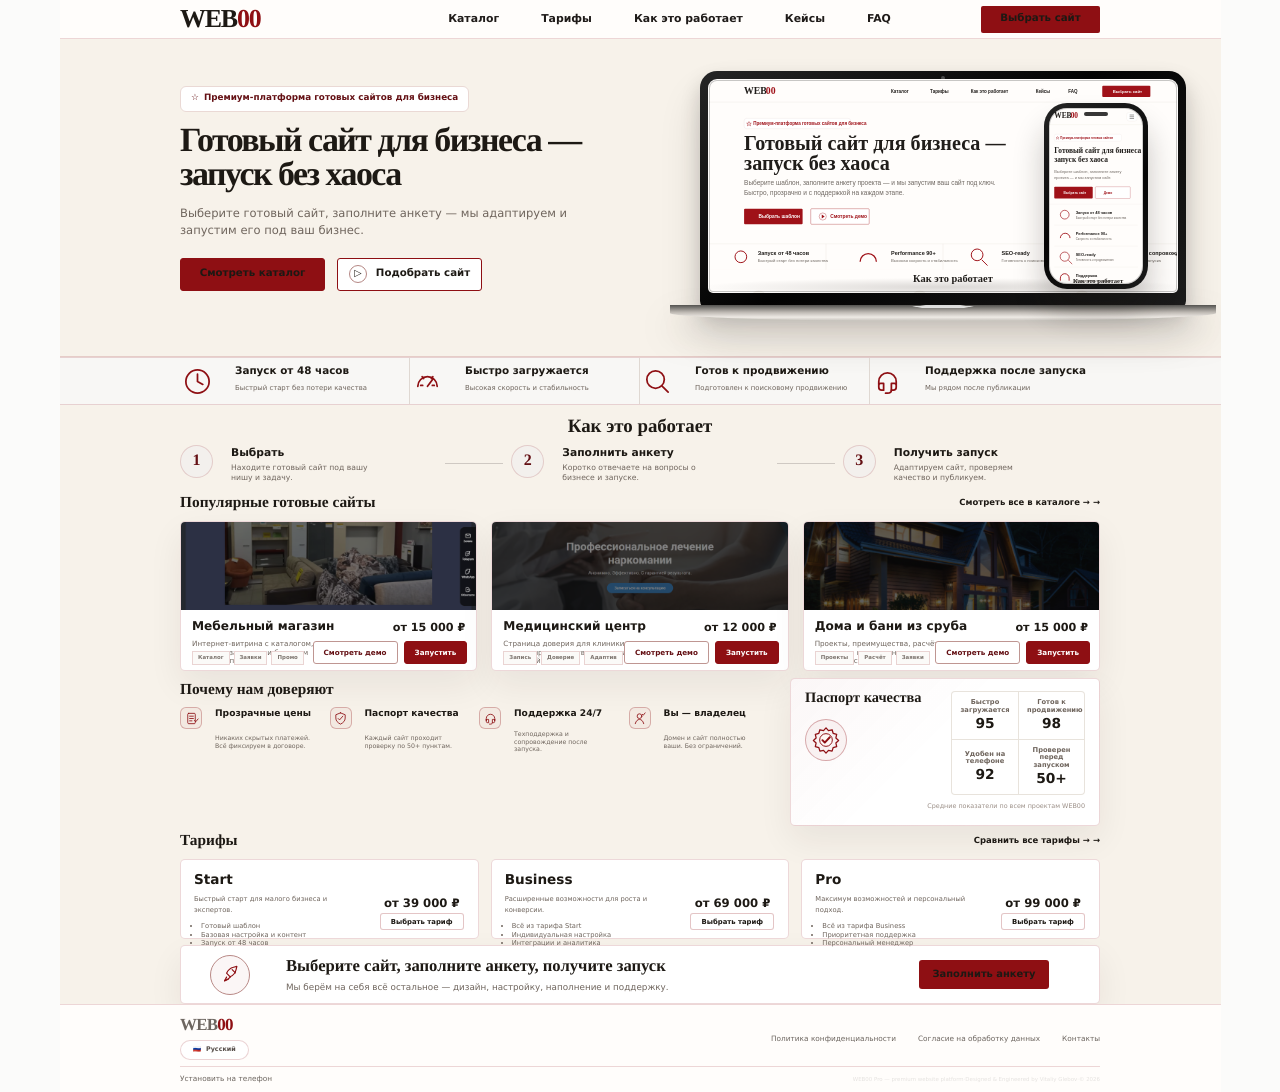
==== commit 126932f8: "chore: establish WEB00 Pro 2.0 frontend RC1" ====
--- a/index.html
+++ b/index.html
@@ -12,11 +12,16 @@
     <meta property="og:description" content="Выберите готовое решение, посмотрите демо и закажите адаптацию сайта под свой бизнес.">
     <meta property="og:url" content="https://web00.pro/">
     <meta property="og:site_name" content="WEB00 Pro">
-    <meta name="theme-color" content="#F8F7F4">
+    <meta name="theme-color" content="#8E0F13">
+    <link rel="manifest" href="manifest.webmanifest">
     <link rel="icon" href="assets/img/favicon.svg" type="image/svg+xml">
+    <link rel="stylesheet" href="assets/css/tokens.css">
+    <link rel="stylesheet" href="assets/css/base.css">
     <link rel="stylesheet" href="assets/css/styles.css">
+    <link rel="stylesheet" href="assets/css/shell.css">
+    <link rel="stylesheet" href="assets/css/components.css">
     <link rel="stylesheet" href="assets/css/home-premium.css">
-    <link rel="stylesheet" href="assets/css/home-1to1-test.css?v=quality-passport-seal-2">
+    <link rel="stylesheet" href="assets/css/home.css?v=light-shell-1">
     <script defer src="assets/js/data.js?v=multi-page-1"></script>
     <script defer src="assets/js/main.js?v=multi-page-1"></script>
   </head>
@@ -44,22 +49,22 @@
           <div class="mock-hero__copy">
             <div class="mock-badge" data-i18n="hero.badge">Премиум-платформа готовых сайтов для бизнеса</div>
             <h1 data-i18n="hero.title">Готовый сайт для бизнеса — запуск без хаоса</h1>
-            <p data-i18n="hero.text">Выберите шаблон, заполните анкету проекта — и мы запустим ваш сайт под ключ. Быстро, прозрачно и с поддержкой на каждом этапе.</p>
+            <p>Выберите готовый сайт, заполните анкету — мы адаптируем и запустим его под ваш бизнес.</p>
             <div class="mock-actions">
-              <a class="mock-btn mock-btn--primary" href="solutions.html" data-i18n="hero.primary">Выбрать шаблон</a>
-              <button class="mock-btn mock-btn--ghost" type="button" data-open-demo-id="massage" data-i18n="hero.demo">Смотреть демо</button>
+              <a class="mock-btn mock-btn--primary" href="solutions.html">Смотреть каталог</a>
+              <a class="mock-btn mock-btn--ghost" href="brief.html?service=Подбор готового сайта">Подобрать сайт</a>
             </div>
           </div>
 
           <div class="mock-device" aria-label="Пример готового сайта и мобильной версии">
             <div class="mock-laptop" role="img" aria-label="Превью готового сайта для консультаций">
               <div class="mock-site">
-                <div class="mock-site-nav"><i></i><span data-i18n="device.nav.about">Обо мне</span><span data-i18n="device.nav.services">Услуги</span><span data-i18n="device.nav.reviews">Отзывы</span><span data-i18n="device.nav.contacts">Контакты</span><b>+7 (999) 123-45-67</b></div>
+                <div class="mock-site-nav"><i></i><span data-i18n="device.nav.about">Каталог</span><span data-i18n="device.nav.services">Тарифы</span><span data-i18n="device.nav.reviews">Кейсы</span><span data-i18n="device.nav.contacts">FAQ</span><b>48ч</b></div>
                 <div class="mock-site-hero">
                   <div>
-                    <strong data-i18n-html="device.title">Психология<br>для жизни и роста</strong>
-                    <small data-i18n="device.text">Онлайн-консультации и программа индивидуально и бережно</small>
-                    <em data-i18n="device.cta">Записаться на консультацию</em>
+                    <strong data-i18n-html="device.title">WEB00 Pro<br>готовые сайты</strong>
+                    <small data-i18n="device.text">Каталог, тарифы и запуск сайта под ключ</small>
+                    <em data-i18n="device.cta">Выбрать сайт</em>
                   </div>
                   <figure></figure>
                 </div>
@@ -68,9 +73,9 @@
             <div class="mock-phone" role="img" aria-label="Мобильное превью готового сайта">
               <div class="mock-phone__screen">
                 <i></i><b></b>
-                <strong data-i18n-html="device.title">Психология<br>для жизни и роста</strong>
-                <small data-i18n="device.mobileText">Онлайн-консультации и программа</small>
-                <em data-i18n="device.mobileCta">Записаться</em>
+                <strong data-i18n-html="device.title">WEB00 Pro<br>готовые сайты</strong>
+                <small data-i18n="device.mobileText">Запуск сайта под ключ</small>
+                <em data-i18n="device.mobileCta">Выбрать</em>
               </div>
             </div>
           </div>
@@ -80,26 +85,26 @@
       <section class="mock-trust" aria-label="Преимущества WEB00">
         <div class="mock-wrap mock-trust__grid">
           <article class="icon-clock"><strong data-i18n="trust.launch.title">Запуск от 48 часов</strong><span data-i18n="trust.launch.text">Быстрый старт без потери качества</span></article>
-          <article class="icon-speed"><strong data-i18n="trust.performance.title">Performance 90+</strong><span data-i18n="trust.performance.text">Высокая скорость и стабильность</span></article>
-          <article class="icon-search"><strong data-i18n="trust.seo.title">SEO-ready</strong><span data-i18n="trust.seo.text">Готовность к поисковому продвижению</span></article>
-          <article class="icon-support"><strong data-i18n="trust.support.title">Поддержка и сопровождение</strong><span data-i18n="trust.support.text">Мы рядом после запуска</span></article>
+          <article class="icon-speed"><strong>Быстро загружается</strong><span>Высокая скорость и стабильность</span></article>
+          <article class="icon-search"><strong>Готов к продвижению</strong><span>Подготовлен к поисковому продвижению</span></article>
+          <article class="icon-support"><strong>Поддержка после запуска</strong><span>Мы рядом после публикации</span></article>
         </div>
       </section>
 
       <section class="mock-steps mock-wrap" aria-labelledby="steps-title">
         <h2 id="steps-title" data-i18n="steps.title">Как это работает</h2>
         <div class="mock-steps__grid">
-          <article><b>1</b><div><strong data-i18n="steps.one.title">Выбрать</strong><span data-i18n="steps.one.text">Из каталога готовых решений под вашу нишу и задачи.</span></div></article>
+          <article><b>1</b><div><strong>Выбрать</strong><span>Находите готовый сайт под вашу нишу и задачу.</span></div></article>
           <i aria-hidden="true"></i>
-          <article><b>2</b><div><strong data-i18n="steps.two.title">Проверить</strong><span data-i18n="steps.two.text">Смотрите демо, уточняете детали, мы готовим под вашу анкету.</span></div></article>
+          <article><b>2</b><div><strong>Заполнить анкету</strong><span>Коротко отвечаете на вопросы о бизнесе и запуске.</span></div></article>
           <i aria-hidden="true"></i>
-          <article><b>3</b><div><strong data-i18n="steps.three.title">Запустить</strong><span data-i18n="steps.three.text">Запускаем сайт от 48 часов и остаёмся на связи.</span></div></article>
+          <article><b>3</b><div><strong>Получить запуск</strong><span>Адаптируем сайт, проверяем качество и публикуем.</span></div></article>
         </div>
       </section>
 
       <section class="mock-templates mock-wrap" id="popular-templates" aria-labelledby="templates-title">
         <div class="mock-section-head">
-          <h2 id="templates-title" data-i18n="templates.title">Популярные шаблоны</h2>
+          <h2 id="templates-title">Популярные готовые сайты</h2>
           <a href="solutions.html" data-i18n="templates.all">Смотреть все в каталоге</a>
         </div>
         <div class="mock-card-grid">
@@ -141,7 +146,7 @@
           <h2 id="proof-title" data-i18n="proof.title">Почему нам доверяют</h2>
           <div class="mock-proof-list">
             <article><b></b><strong data-i18n="proof.price.title">Прозрачные цены</strong><span data-i18n="proof.price.text">Никаких скрытых платежей. Всё фиксируем в договоре.</span></article>
-            <article><b></b><strong data-i18n="proof.qa.title">Паспорт качества (QA)</strong><span data-i18n="proof.qa.text">Каждый сайт проходит проверку по 50+ пунктам.</span></article>
+            <article><b></b><strong>Паспорт качества</strong><span>Каждый сайт проходит проверку по 50+ пунктам.</span></article>
             <article><b></b><strong data-i18n="proof.support.title">Поддержка 24/7</strong><span data-i18n="proof.support.text">Техподдержка и сопровождение после запуска.</span></article>
             <article><b></b><strong data-i18n="proof.owner.title">Вы — владелец</strong><span data-i18n="proof.owner.text">Домен и сайт полностью ваши. Без ограничений.</span></article>
           </div>
@@ -150,10 +155,10 @@
           <span class="mock-quality__title" data-i18n="quality.title">Паспорт качества</span>
           <i class="mock-quality__seal" aria-hidden="true"></i>
           <div class="mock-quality__metrics">
-            <article><strong>Performance</strong><b>95</b></article>
-            <article><strong>SEO</strong><b>98</b></article>
-            <article><strong>Accessibility</strong><b>92</b></article>
-            <article><strong data-i18n="quality.time">Время запуска</strong><b data-i18n="quality.hours">48ч</b></article>
+            <article><strong>Быстро загружается</strong><b>95</b></article>
+            <article><strong>Готов к продвижению</strong><b>98</b></article>
+            <article><strong>Удобен на телефоне</strong><b>92</b></article>
+            <article><strong>Проверен перед запуском</strong><b>50+</b></article>
           </div>
           <p data-i18n="quality.caption">Средние показатели по всем проектам WEB00</p>
         </aside>
@@ -165,17 +170,17 @@
           <a href="pricing.html" data-i18n="pricing.compare">Сравнить все тарифы</a>
         </div>
         <div class="mock-pricing-grid">
-          <article><h3>Start</h3><p data-i18n="pricing.start.text">Быстрый старт для малого бизнеса и экспертов.</p><ul><li data-i18n="pricing.start.item1">Готовый шаблон</li><li data-i18n="pricing.start.item2">Базовая настройка и контент</li><li data-i18n="pricing.start.item3">Запуск от 48 часов</li></ul><strong data-i18n="pricing.start.price">от 39 000 ₽</strong><a href="brief.html?tariff=Start" data-i18n="pricing.choose">Выбрать</a></article>
-          <article><h3>Business</h3><p data-i18n="pricing.business.text">Расширенные возможности для роста и конверсии.</p><ul><li data-i18n="pricing.business.item1">Всё из тарифа Start</li><li data-i18n="pricing.business.item2">Индивидуальная настройка</li><li data-i18n="pricing.business.item3">Интеграции и аналитика</li></ul><strong data-i18n="pricing.business.price">от 69 000 ₽</strong><a href="brief.html?tariff=Business" data-i18n="pricing.choose">Выбрать</a></article>
-          <article class="is-pro"><h3>Pro</h3><p data-i18n="pricing.pro.text">Максимум возможностей и персональный подход.</p><ul><li data-i18n="pricing.pro.item1">Всё из тарифа Business</li><li data-i18n="pricing.pro.item2">Приоритетная поддержка</li><li data-i18n="pricing.pro.item3">Персональный менеджер</li></ul><strong data-i18n="pricing.pro.price">от 99 000 ₽</strong><a href="brief.html?tariff=Pro" data-i18n="pricing.choose">Выбрать</a></article>
+          <article><h3>Start</h3><p data-i18n="pricing.start.text">Быстрый старт для малого бизнеса и экспертов.</p><ul><li data-i18n="pricing.start.item1">Готовый шаблон</li><li data-i18n="pricing.start.item2">Базовая настройка и контент</li><li data-i18n="pricing.start.item3">Запуск от 48 часов</li></ul><strong data-i18n="pricing.start.price">от 39 000 ₽</strong><a href="brief.html?tariff=Start">Выбрать тариф</a></article>
+          <article><h3>Business</h3><p data-i18n="pricing.business.text">Расширенные возможности для роста и конверсии.</p><ul><li data-i18n="pricing.business.item1">Всё из тарифа Start</li><li data-i18n="pricing.business.item2">Индивидуальная настройка</li><li data-i18n="pricing.business.item3">Интеграции и аналитика</li></ul><strong data-i18n="pricing.business.price">от 69 000 ₽</strong><a href="brief.html?tariff=Business">Выбрать тариф</a></article>
+          <article class="is-pro"><h3>Pro</h3><p data-i18n="pricing.pro.text">Максимум возможностей и персональный подход.</p><ul><li data-i18n="pricing.pro.item1">Всё из тарифа Business</li><li data-i18n="pricing.pro.item2">Приоритетная поддержка</li><li data-i18n="pricing.pro.item3">Персональный менеджер</li></ul><strong data-i18n="pricing.pro.price">от 99 000 ₽</strong><a href="brief.html?tariff=Pro">Выбрать тариф</a></article>
         </div>
       </section>
 
       <section class="mock-final mock-wrap">
         <div class="mock-final__card">
           <b aria-hidden="true"></b>
-          <div><h2 data-i18n="final.title">Выберите сайт, заполните анкету проекта, получите запуск</h2><p data-i18n="final.text">Мы берём на себя всё остальное — дизайн, настройку, наполнение и поддержку.</p></div>
-          <a href="brief.html" data-i18n="final.cta">Начать</a>
+          <div><h2>Выберите сайт, заполните анкету, получите запуск</h2><p data-i18n="final.text">Мы берём на себя всё остальное — дизайн, настройку, наполнение и поддержку.</p></div>
+          <a href="brief.html">Заполнить анкету</a>
         </div>
       </section>
 
@@ -185,6 +190,7 @@
           <a href="privacy-policy.html" data-i18n="footer.privacy">Политика конфиденциальности</a>
           <a href="consent-personal-data.html" data-i18n="footer.consent">Согласие на обработку данных</a>
           <a href="contacts.html" data-i18n="footer.contacts">Контакты</a>
+          <a href="install.html">Установить на телефон</a>
           <button class="mock-language-trigger" type="button" data-language-trigger aria-haspopup="dialog" aria-expanded="false">
             <span data-language-flag>🇷🇺</span>
             <span data-language-label>Русский</span>
--- a/assets/css/tokens.css
+++ b/assets/css/tokens.css
@@ -0,0 +1,152 @@
+/**
+ * WEB00 Pro design tokens.
+ * Target: light premium launch-platform.
+ * This file contains variables only: no page-specific selectors.
+ */
+
+:root {
+  /* Colors */
+  --color-bg: #f7f2ea;
+  --color-surface: #ffffff;
+  --color-surface-soft: #fbf7f1;
+  --color-text: #17120f;
+  --color-muted: #6f655d;
+  --color-line: rgba(142, 15, 19, 0.16);
+  --color-accent: #8E0F13;
+  --color-accent-dark: #641014;
+  --color-accent-soft: rgba(142, 15, 19, 0.08);
+  --color-gold-soft: #c8a76a;
+  --color-focus: rgba(142, 15, 19, 0.38);
+
+  /* Typography */
+  --font-display: "Playfair Display", Georgia, "Times New Roman", serif;
+  --font-sans: Inter, "Segoe UI", system-ui, -apple-system, BlinkMacSystemFont, Arial, sans-serif;
+  --font-size-body: 16px;
+  --font-size-small: 14px;
+  --line-height-body: 1.55;
+  --line-height-heading: 1.08;
+  --weight-regular: 400;
+  --weight-medium: 500;
+  --weight-semibold: 600;
+  --weight-bold: 700;
+
+  /* Layout */
+  --container: 1160px;
+  --container-wide: 1280px;
+  --gutter-mobile: 24px;
+  --gutter-tablet: 32px;
+  --gutter-desktop: 40px;
+
+  /* Spacing */
+  --space-2xs: 4px;
+  --space-xs: 8px;
+  --space-sm: 12px;
+  --space-md: 16px;
+  --space-lg: 24px;
+  --space-xl: 32px;
+  --space-2xl: 48px;
+  --space-3xl: 72px;
+  --space-section: 88px;
+  --space-section-lg: 112px;
+
+  /* Radii */
+  --radius-xs: 4px;
+  --radius-sm: 6px;
+  --radius-md: 8px;
+  --radius-lg: 12px;
+  --radius-xl: 18px;
+  --radius-pill: 999px;
+
+  /* Shadows */
+  --shadow-card: 0 14px 34px rgba(44, 35, 28, 0.07);
+  --shadow-soft: 0 18px 50px rgba(44, 35, 28, 0.08);
+  --shadow-device: 0 24px 70px rgba(31, 27, 24, 0.16);
+
+  /* Z-index */
+  --z-header: 50;
+  --z-overlay: 100;
+  --z-modal: 110;
+  --z-toast: 120;
+
+  /* Buttons */
+  --button-height: 48px;
+  --button-height-mobile: 52px;
+  --button-padding-x: 24px;
+  --button-radius: var(--radius-sm);
+
+  /* Inputs */
+  --input-height: 48px;
+  --input-height-mobile: 52px;
+  --input-radius: var(--radius-sm);
+  --input-padding-x: 14px;
+
+  /* Motion */
+  --motion-fast: 140ms ease;
+  --motion-normal: 220ms ease;
+  --motion-slow: 360ms ease;
+
+  /* Accessibility */
+  --focus-ring-color: var(--color-focus);
+  --focus-ring: 0 0 0 3px var(--focus-ring-color);
+
+  /* Compatibility aliases for existing WEB00 layers. */
+  --web00-color-paper: var(--color-bg);
+  --web00-color-surface: var(--color-surface);
+  --web00-color-surface-soft: var(--color-surface-soft);
+  --web00-color-ink: var(--color-text);
+  --web00-color-text: var(--color-text);
+  --web00-color-muted: var(--color-muted);
+  --web00-color-line: var(--color-line);
+  --web00-color-line-strong: rgba(142, 15, 19, 0.24);
+  --web00-color-accent: var(--color-accent);
+  --web00-color-accent-hover: #a31318;
+  --web00-color-accent-soft: var(--color-accent-soft);
+  --web00-color-focus: var(--focus-ring-color);
+  --web00-font-serif: var(--font-display);
+  --web00-font-sans: var(--font-sans);
+  --web00-font-body-size: var(--font-size-body);
+  --web00-line-body: var(--line-height-body);
+  --web00-line-heading: var(--line-height-heading);
+  --web00-weight-regular: var(--weight-regular);
+  --web00-weight-medium: var(--weight-medium);
+  --web00-weight-semibold: var(--weight-semibold);
+  --web00-weight-bold: var(--weight-bold);
+  --web00-space-2xs: var(--space-2xs);
+  --web00-space-xs: var(--space-xs);
+  --web00-space-sm: var(--space-sm);
+  --web00-space-md: var(--space-md);
+  --web00-space-lg: var(--space-lg);
+  --web00-space-xl: var(--space-xl);
+  --web00-space-2xl: var(--space-2xl);
+  --web00-space-3xl: var(--space-3xl);
+  --web00-space-section: var(--space-section);
+  --web00-container: var(--container);
+  --web00-container-wide: var(--container-wide);
+  --web00-gutter-mobile: var(--gutter-mobile);
+  --web00-gutter-desktop: var(--gutter-desktop);
+  --web00-radius-xs: var(--radius-xs);
+  --web00-radius-sm: var(--radius-sm);
+  --web00-radius-md: var(--radius-md);
+  --web00-radius-lg: var(--radius-lg);
+  --web00-radius-button: var(--button-radius);
+  --web00-radius-pill: var(--radius-pill);
+  --web00-border-subtle: 1px solid var(--color-line);
+  --web00-border-strong: 1px solid rgba(142, 15, 19, 0.24);
+  --web00-shadow-card: var(--shadow-card);
+  --web00-shadow-soft: var(--shadow-soft);
+  --web00-shadow-device: var(--shadow-device);
+  --web00-button-height: var(--button-height);
+  --web00-button-height-mobile: var(--button-height-mobile);
+  --web00-button-padding-x: var(--button-padding-x);
+  --web00-button-border: 1px solid var(--color-accent);
+  --web00-button-bg-primary: var(--color-accent);
+  --web00-button-color-primary: #ffffff;
+  --web00-button-bg-secondary: transparent;
+  --web00-button-color-secondary: var(--color-accent);
+  --web00-z-header: var(--z-header);
+  --web00-z-overlay: var(--z-overlay);
+  --web00-z-modal: var(--z-modal);
+  --web00-z-toast: var(--z-toast);
+}
+
+/* Breakpoints: 360, 390, 430, 768, 1024, 1160, 1280, 1440, 1920. */
--- a/assets/css/base.css
+++ b/assets/css/base.css
@@ -0,0 +1,98 @@
+/**
+ * WEB00 base layer.
+ * Shared reset and base defaults for light premium WEB00.
+ */
+
+*,
+*::before,
+*::after {
+  box-sizing: border-box;
+}
+
+html {
+  min-height: 100%;
+  background: var(--color-bg);
+  color-scheme: light;
+  scroll-behavior: smooth;
+  text-size-adjust: 100%;
+  -webkit-text-size-adjust: 100%;
+}
+
+html.is-modal-open,
+body.is-menu-open,
+body.is-modal-open {
+  overflow: hidden;
+}
+
+body {
+  min-height: 100%;
+  min-width: 320px;
+  margin: 0;
+  background: var(--color-bg);
+  color: var(--color-text);
+  font-family: var(--font-sans);
+  font-size: var(--font-size-body);
+  line-height: var(--line-height-body);
+  text-rendering: optimizeLegibility;
+}
+
+:where(img, svg, video, canvas) {
+  max-width: 100%;
+  height: auto;
+}
+
+:where(button, input, select, textarea) {
+  font: inherit;
+  color: inherit;
+}
+
+:where(button) {
+  cursor: pointer;
+}
+
+:where(a) {
+  color: inherit;
+  text-decoration-thickness: 1px;
+  text-underline-offset: 0.18em;
+}
+
+:where([hidden]) {
+  display: none !important;
+}
+
+:where(.visually-hidden, .sr-only) {
+  position: absolute !important;
+  width: 1px !important;
+  height: 1px !important;
+  padding: 0 !important;
+  margin: -1px !important;
+  overflow: hidden !important;
+  clip: rect(0, 0, 0, 0) !important;
+  white-space: nowrap !important;
+  border: 0 !important;
+}
+
+:where(:focus-visible) {
+  outline: 0;
+  box-shadow: var(--focus-ring);
+}
+
+:where(.page-shell) {
+  min-height: 100vh;
+  background: var(--color-bg);
+}
+
+:where(.page-main) {
+  min-width: 0;
+}
+
+@media (prefers-reduced-motion: reduce) {
+  *,
+  *::before,
+  *::after {
+    animation-duration: 0.01ms !important;
+    animation-iteration-count: 1 !important;
+    scroll-behavior: auto !important;
+    transition-duration: 0.01ms !important;
+  }
+}
--- a/assets/css/styles.css
+++ b/assets/css/styles.css
@@ -1,3 +1,9 @@
+/**
+ * WEB00 transitional global layer.
+ * TODO: split into base/shell/components/pages and remove after migration.
+ * Do not add new page-specific styles here.
+ */
+
 :root {
   --bg: #050812;
   --bg-2: #07111f;
--- a/assets/css/shell.css
+++ b/assets/css/shell.css
@@ -0,0 +1,212 @@
+/**
+ * WEB00 shell layer.
+ * Shared low-specificity header, navigation and footer defaults.
+ */
+
+:where(.container) {
+  width: min(100% - (var(--gutter-mobile) * 2), var(--container-wide));
+  margin-inline: auto;
+}
+
+:where(.site-header) {
+  position: sticky;
+  top: 0;
+  z-index: var(--z-header);
+  background: color-mix(in srgb, var(--color-surface) 92%, transparent);
+  border-bottom: 1px solid var(--color-line);
+  backdrop-filter: blur(14px);
+}
+
+:where(.header__inner) {
+  display: flex;
+  align-items: center;
+  justify-content: space-between;
+  min-height: 72px;
+  gap: var(--space-lg);
+}
+
+:where(.logo) {
+  display: inline-flex;
+  align-items: baseline;
+  gap: 0;
+  color: var(--color-text);
+  font-family: var(--font-display);
+  font-weight: var(--weight-bold);
+  letter-spacing: 0;
+  text-decoration: none;
+}
+
+:where(.logo b) {
+  color: var(--color-accent);
+}
+
+:where(.nav) {
+  display: flex;
+  align-items: center;
+  justify-content: center;
+  gap: clamp(var(--space-md), 2.3vw, var(--space-2xl));
+}
+
+:where(.nav a) {
+  position: relative;
+  display: inline-flex;
+  align-items: center;
+  min-height: 32px;
+  color: var(--color-text);
+  font-size: 0.9rem;
+  font-weight: var(--weight-semibold);
+  text-decoration: none;
+}
+
+:where(.nav a.is-active)::after {
+  content: "";
+  position: absolute;
+  inset-inline: 18%;
+  bottom: -2px;
+  height: 1px;
+  background: var(--color-accent);
+}
+
+:where(.nav a[aria-current="page"]) {
+  color: var(--color-accent-dark);
+}
+
+:where(.nav a[aria-current="page"])::after {
+  content: "";
+  position: absolute;
+  inset-inline: 18%;
+  bottom: -2px;
+  height: 1px;
+  background: var(--color-accent);
+}
+
+:where(.menu-toggle) {
+  display: none;
+  align-items: center;
+  justify-content: center;
+  min-width: 44px;
+  min-height: 44px;
+  border: 1px solid var(--color-line);
+  border-radius: var(--radius-md);
+  background: var(--color-surface);
+  color: var(--color-text);
+}
+
+:where(.menu-toggle span) {
+  display: block;
+  width: 18px;
+  height: 2px;
+  border-radius: var(--radius-pill);
+  background: currentColor;
+}
+
+:where(.header__cta) {
+  display: inline-flex;
+  align-items: center;
+  justify-content: center;
+  min-height: var(--button-height);
+  padding-inline: var(--button-padding-x);
+  border: 1px solid var(--color-accent);
+  border-radius: var(--button-radius);
+  background: var(--color-accent);
+  color: var(--color-surface);
+  font-weight: var(--weight-semibold);
+  text-decoration: none;
+}
+
+:where(.footer) {
+  border-top: 1px solid var(--color-line);
+  background: var(--color-surface);
+  color: var(--color-muted);
+}
+
+:where(.footer__inner) {
+  display: grid;
+  grid-template-columns: minmax(160px, auto) minmax(220px, 1fr);
+  align-items: start;
+  gap: var(--space-xl);
+  padding-block: var(--space-2xl);
+}
+
+:where(.footer__links) {
+  display: flex;
+  flex-wrap: wrap;
+  justify-content: flex-end;
+  gap: var(--space-sm) var(--space-lg);
+}
+
+:where(.footer__links a, .footer__links button) {
+  color: var(--color-muted);
+  font-size: 0.88rem;
+  text-decoration: none;
+}
+
+:where(.footer-credit) {
+  grid-column: 1 / -1;
+  justify-self: end;
+  color: color-mix(in srgb, var(--color-muted) 55%, transparent);
+  font-size: 0.72rem;
+  line-height: 1.35;
+  text-align: right;
+}
+
+:where(.mock-language-trigger) {
+  display: inline-flex;
+  align-items: center;
+  gap: var(--space-xs);
+  min-height: 34px;
+  padding: 0 var(--space-sm);
+  border: 1px solid var(--color-line);
+  border-radius: var(--radius-pill);
+  background: var(--color-surface);
+  color: var(--color-text);
+}
+
+@media (min-width: 768px) {
+  :where(.container) {
+    width: min(100% - (var(--gutter-tablet) * 2), var(--container-wide));
+  }
+}
+
+@media (min-width: 1180px) {
+  :where(.container) {
+    width: min(100% - (var(--gutter-desktop) * 2), var(--container-wide));
+  }
+}
+
+@media (max-width: 820px) {
+  :where(.header__inner) {
+    min-height: 76px;
+  }
+
+  :where(.menu-toggle) {
+    display: inline-flex;
+    flex-direction: column;
+    gap: 4px;
+  }
+
+  :where(.nav) {
+    display: none;
+  }
+
+  :where(.nav.is-open) {
+    display: flex;
+    flex-direction: column;
+    gap: var(--space-sm);
+  }
+
+  :where(.footer__inner) {
+    grid-template-columns: 1fr;
+    justify-items: center;
+    text-align: center;
+  }
+
+  :where(.footer__links) {
+    justify-content: center;
+  }
+
+  :where(.footer-credit) {
+    justify-self: center;
+    text-align: center;
+  }
+}
--- a/assets/css/components.css
+++ b/assets/css/components.css
@@ -0,0 +1,459 @@
+/**
+ * WEB00 components layer.
+ * Shared low-specificity component defaults for light premium WEB00.
+ */
+
+:where(.btn, .button, [class*="__btn"]) {
+  min-height: var(--button-height);
+  border-radius: var(--button-radius);
+  transition:
+    background-color var(--motion-normal),
+    border-color var(--motion-normal),
+    color var(--motion-normal),
+    transform var(--motion-fast),
+    box-shadow var(--motion-normal);
+}
+
+:where(.btn--primary, .button--primary) {
+  border-color: var(--color-accent);
+  background: var(--color-accent);
+  color: var(--color-surface);
+}
+
+:where(.btn--secondary, .button--secondary) {
+  border-color: var(--color-line);
+  background: var(--color-surface);
+  color: var(--color-accent);
+}
+
+:where(.btn[disabled], .btn.is-disabled, .button[disabled], .button.is-disabled) {
+  cursor: not-allowed;
+  opacity: 0.62;
+}
+
+:where(.card, [class*="__card"]) {
+  border: 1px solid var(--color-line);
+  border-radius: var(--radius-md);
+  background: var(--color-surface);
+  box-shadow: var(--shadow-card);
+}
+
+:where(.badge, [class*="__badge"]) {
+  display: inline-flex;
+  align-items: center;
+  gap: var(--space-xs);
+  width: fit-content;
+  border: 1px solid var(--color-line);
+  border-radius: var(--radius-pill);
+  background: var(--color-accent-soft);
+  color: var(--color-accent-dark);
+  font-size: 0.8rem;
+  font-weight: var(--weight-semibold);
+}
+
+:where(input, select, textarea) {
+  border-color: var(--color-line);
+  border-radius: var(--input-radius);
+}
+
+:where(input:focus, select:focus, textarea:focus) {
+  border-color: var(--color-accent);
+  outline: 0;
+  box-shadow: var(--focus-ring);
+}
+
+:where(input, select) {
+  min-height: var(--input-height);
+}
+
+:where(textarea) {
+  min-height: 112px;
+}
+
+:where(.modal, .modal__dialog, .modal-content) {
+  color: var(--color-text);
+}
+
+:where(.modal) {
+  z-index: var(--z-overlay);
+}
+
+:where(.modal.is-open) {
+  display: flex;
+}
+
+:where(.modal__dialog, .modal-content) {
+  border: 1px solid var(--color-line);
+  border-radius: var(--radius-lg);
+  background: var(--color-surface);
+  box-shadow: var(--shadow-soft);
+}
+
+:where(.alert, .form-message) {
+  border-radius: var(--radius-md);
+  font-size: var(--font-size-small);
+}
+
+:where(.alert--error, .form-message.is-error) {
+  border: 1px solid rgba(142, 15, 19, 0.22);
+  background: var(--color-accent-soft);
+  color: var(--color-accent-dark);
+}
+
+@media (max-width: 640px) {
+  :where(.btn, .button, [class*="__btn"]) {
+    min-height: var(--button-height-mobile);
+  }
+
+  :where(input, select) {
+    min-height: var(--input-height-mobile);
+  }
+}
+
+body[data-page="install"],
+body[data-page="app"] {
+  overflow-x: hidden;
+  background:
+    radial-gradient(circle at 12% 12%, var(--color-accent-soft), transparent 30%),
+    linear-gradient(180deg, #fbf8f2 0%, var(--color-bg) 100%);
+  color: var(--color-text);
+}
+
+body[data-page="install"] .install-page {
+  padding: var(--space-2xl) 0 var(--space-3xl);
+}
+
+body[data-page="install"] .install-hero,
+body[data-page="install"] .install-section {
+  padding: var(--space-2xl) 0;
+}
+
+body[data-page="install"] .install-hero__grid,
+body[data-page="install"] .install-benefits-grid {
+  display: grid;
+  grid-template-columns: minmax(0, 1fr) minmax(320px, 0.44fr);
+  gap: var(--space-2xl);
+  align-items: center;
+}
+
+body[data-page="install"] .install-kicker,
+body[data-page="install"] .install-section__head span,
+body[data-page="install"] .install-honest-card span {
+  display: inline-flex;
+  align-items: center;
+  gap: var(--space-xs);
+  color: var(--color-accent);
+  font-size: 0.78rem;
+  font-weight: var(--weight-bold);
+  letter-spacing: 0.06em;
+  text-transform: uppercase;
+}
+
+body[data-page="install"] .install-kicker span {
+  width: 8px;
+  height: 8px;
+  border-radius: var(--radius-pill);
+  background: var(--color-accent);
+}
+
+body[data-page="install"] h1,
+body[data-page="install"] h2,
+body[data-page="app"] h1 {
+  margin: 0;
+  color: var(--color-text);
+  font-family: var(--font-display);
+  font-weight: var(--weight-bold);
+  letter-spacing: 0;
+  line-height: var(--line-height-heading);
+}
+
+body[data-page="install"] h1 {
+  max-width: 760px;
+  margin-top: var(--space-md);
+  font-size: clamp(3.1rem, 7vw, 6.5rem);
+}
+
+body[data-page="install"] h2 {
+  font-size: clamp(2rem, 3.4vw, 3.8rem);
+}
+
+body[data-page="install"] .install-hero__copy > p:not(.install-kicker),
+body[data-page="install"] .install-section__head + p,
+body[data-page="install"] .install-qr-card p,
+body[data-page="install"] .install-honest-card p,
+body[data-page="app"] .app-panel > p,
+body[data-page="app"] .app-note {
+  color: var(--color-muted);
+  line-height: 1.68;
+}
+
+body[data-page="install"] .install-hero__copy > p:not(.install-kicker) {
+  max-width: 680px;
+  font-size: clamp(1.05rem, 1.6vw, 1.22rem);
+}
+
+body[data-page="install"] .install-actions,
+body[data-page="cabinet"] .mobile-access-card,
+.mobile-access-card {
+  display: flex;
+  flex-wrap: wrap;
+  gap: var(--space-sm);
+  align-items: center;
+}
+
+body[data-page="install"] .install-qr-card,
+body[data-page="install"] .install-instructions article,
+body[data-page="install"] .install-benefits-grid > article,
+body[data-page="install"] .install-honest-card,
+body[data-page="app"] .app-panel,
+body[data-page="app"] .app-action-grid a,
+.mobile-access-card,
+body[data-page="contacts"] .contact-install-card {
+  border: 1px solid var(--color-line);
+  border-radius: var(--radius-lg);
+  background: var(--color-surface);
+  box-shadow: var(--shadow-card);
+}
+
+body[data-page="install"] .install-qr-card,
+body[data-page="install"] .install-benefits-grid > article,
+body[data-page="install"] .install-honest-card,
+body[data-page="app"] .app-panel,
+.mobile-access-card,
+body[data-page="contacts"] .contact-install-card {
+  padding: var(--space-xl);
+}
+
+body[data-page="install"] .install-qr {
+  display: grid;
+  grid-template-columns: repeat(2, 1fr);
+  gap: var(--space-xs);
+  width: 174px;
+  aspect-ratio: 1;
+  margin-bottom: var(--space-lg);
+  padding: var(--space-md);
+  border: 1px solid var(--color-line);
+  border-radius: var(--radius-md);
+  background: var(--color-surface-soft);
+}
+
+body[data-page="install"] .install-qr span {
+  border-radius: var(--radius-xs);
+  background:
+    linear-gradient(135deg, var(--color-accent) 0 34%, transparent 34% 58%, var(--color-text) 58% 100%);
+  opacity: 0.86;
+}
+
+body[data-page="install"] .install-instructions {
+  display: grid;
+  grid-template-columns: repeat(3, minmax(0, 1fr));
+  gap: var(--space-lg);
+  margin-top: var(--space-xl);
+}
+
+body[data-page="install"] .install-instructions article {
+  padding: var(--space-lg);
+}
+
+body[data-page="install"] .install-instructions span {
+  color: var(--color-accent);
+  font-weight: var(--weight-bold);
+}
+
+body[data-page="install"] .install-instructions h3,
+body[data-page="install"] .install-qr-card strong,
+body[data-page="app"] .app-action-grid strong {
+  color: var(--color-text);
+  font-family: var(--font-sans);
+  font-weight: var(--weight-bold);
+  letter-spacing: 0;
+}
+
+body[data-page="install"] .install-check-list {
+  display: grid;
+  gap: var(--space-sm);
+  margin: var(--space-lg) 0 0;
+  padding: 0;
+  list-style: none;
+}
+
+body[data-page="install"] .install-step-list {
+  display: grid;
+  gap: var(--space-xs);
+  margin: var(--space-sm) 0 0;
+  padding: 0;
+  color: var(--color-muted);
+  line-height: 1.55;
+  list-style: none;
+}
+
+body[data-page="install"] .install-step-list li {
+  position: relative;
+  padding-left: 20px;
+}
+
+body[data-page="install"] .install-step-list li::before {
+  content: "";
+  position: absolute;
+  left: 0;
+  top: 0.62em;
+  width: 7px;
+  height: 7px;
+  border-radius: var(--radius-pill);
+  background: var(--color-accent);
+  opacity: 0.82;
+}
+
+body[data-page="install"] .install-check-list li {
+  position: relative;
+  padding-left: 28px;
+}
+
+body[data-page="install"] .install-check-list li::before {
+  content: "";
+  position: absolute;
+  left: 0;
+  top: 0.55em;
+  width: 10px;
+  height: 10px;
+  border: 2px solid var(--color-accent);
+  border-radius: var(--radius-pill);
+}
+
+body[data-page="app"] .app-shell {
+  min-height: 100vh;
+  display: grid;
+  place-items: center;
+  padding: var(--space-lg);
+}
+
+body[data-page="app"] .app-panel {
+  width: min(100%, 560px);
+}
+
+body[data-page="app"] .app-logo {
+  display: inline-flex;
+  color: var(--color-text);
+  font-family: var(--font-display);
+  font-size: 1.6rem;
+  font-weight: var(--weight-bold);
+  text-decoration: none;
+}
+
+body[data-page="app"] .app-logo span {
+  color: var(--color-accent);
+}
+
+body[data-page="app"] .app-kicker {
+  margin-top: var(--space-xl);
+  color: var(--color-accent);
+  font-size: 0.78rem;
+  font-weight: var(--weight-bold);
+  letter-spacing: 0.06em;
+  text-transform: uppercase;
+}
+
+body[data-page="app"] h1 {
+  margin-top: var(--space-xs);
+  font-size: clamp(3.4rem, 16vw, 6rem);
+}
+
+body[data-page="app"] .app-action-grid {
+  display: grid;
+  gap: var(--space-sm);
+  margin-top: var(--space-xl);
+}
+
+body[data-page="app"] .app-action-grid a {
+  display: grid;
+  grid-template-columns: auto 1fr;
+  gap: 2px var(--space-md);
+  padding: var(--space-md);
+  color: var(--color-text);
+  text-decoration: none;
+}
+
+body[data-page="app"] .app-action-grid button {
+  display: grid;
+  grid-template-columns: auto 1fr;
+  gap: 2px var(--space-md);
+  width: 100%;
+  padding: var(--space-md);
+  border: 1px solid var(--color-line);
+  border-radius: var(--radius-lg);
+  background: var(--color-surface);
+  color: var(--color-text);
+  text-align: left;
+  box-shadow: var(--shadow-card);
+  cursor: pointer;
+}
+
+body[data-page="app"] .app-action-grid span {
+  grid-row: span 2;
+  display: grid;
+  width: 38px;
+  height: 38px;
+  place-items: center;
+  border-radius: var(--radius-pill);
+  background: var(--color-accent-soft);
+  color: var(--color-accent);
+  font-weight: var(--weight-bold);
+}
+
+body[data-page="app"] .app-action-grid small {
+  color: var(--color-muted);
+}
+
+.form-honeypot {
+  position: absolute !important;
+  width: 1px !important;
+  height: 1px !important;
+  margin: -1px !important;
+  padding: 0 !important;
+  overflow: hidden !important;
+  clip: rect(0, 0, 0, 0) !important;
+  white-space: nowrap !important;
+  border: 0 !important;
+}
+
+body[data-page="app"] .app-note {
+  margin-top: var(--space-xl);
+  padding-top: var(--space-lg);
+  border-top: 1px solid var(--color-line);
+}
+
+.mobile-access-card {
+  justify-content: space-between;
+}
+
+.mobile-access-card h2,
+body[data-page="contacts"] .contact-install-card h2 {
+  margin: var(--space-xs) 0;
+}
+
+.mobile-access-card p,
+body[data-page="contacts"] .contact-install-card p {
+  margin: 0;
+  color: var(--color-muted);
+}
+
+body[data-page="contacts"] .contact-install-card {
+  display: grid;
+  gap: var(--space-sm);
+}
+
+@media (max-width: 920px) {
+  body[data-page="install"] .install-hero__grid,
+  body[data-page="install"] .install-benefits-grid,
+  body[data-page="install"] .install-instructions {
+    grid-template-columns: 1fr;
+  }
+
+  body[data-page="install"] h1 {
+    font-size: clamp(3rem, 14vw, 5rem);
+  }
+
+  .mobile-access-card {
+    align-items: stretch;
+  }
+}
--- a/assets/css/home.css
+++ b/assets/css/home.css
@@ -0,0 +1,2442 @@
+/**
+ * WEB00 home page layer.
+ * Production home styles migrated from the former experimental home layer.
+ * Target: light premium WEB00.
+ */
+
+:root {
+  --bg: var(--color-bg, #fbfaf8);
+  --paper: var(--color-surface, #fffdfb);
+  --line: var(--color-line, #e9e3dd);
+  --line-strong: rgba(142, 15, 19, 0.24);
+  --text: var(--color-text, #211c1a);
+  --muted: var(--color-muted, #6f6761);
+  --soft: #9a8e86;
+  --accent: var(--color-accent, #8e0f13);
+  --accent-dark: var(--color-accent-dark, #761014);
+  --shadow: var(--shadow-card, 0 7px 22px rgba(39, 30, 22, 0.08));
+  --serif: var(--font-display, Georgia, "Times New Roman", serif);
+  --sans: var(--font-sans, Inter, Arial, Helvetica, sans-serif);
+}
+
+* {
+  box-sizing: border-box;
+}
+
+html,
+body {
+  margin: 0;
+  background: #f7f6f4;
+  color: var(--text);
+  color-scheme: only light;
+  font-family: var(--sans);
+}
+
+html {
+  overflow-y: auto;
+  scrollbar-gutter: auto;
+  scrollbar-width: none;
+}
+
+html::-webkit-scrollbar,
+body[data-page="home"]::-webkit-scrollbar {
+  width: 0;
+  height: 0;
+}
+
+body[data-page="home"] {
+  overflow-y: visible;
+  -ms-overflow-style: none;
+}
+
+a {
+  color: inherit;
+  text-decoration: none;
+}
+
+button {
+  font: inherit;
+}
+
+.mock-page {
+  width: 1161px;
+  min-height: 864px;
+  margin: 0 auto;
+  overflow-x: hidden;
+  overflow-y: visible;
+  background: var(--bg);
+  color-scheme: only light;
+}
+
+.mock-wrap {
+  width: 920px;
+  margin: 0 auto;
+}
+
+.mock-header {
+  height: 39px;
+  border-bottom: 1px solid var(--line);
+  background: rgba(255, 254, 252, 0.96);
+}
+
+.mock-header__inner {
+  height: 100%;
+  display: grid;
+  grid-template-columns: 178px 1fr 119px;
+  align-items: center;
+}
+
+.mock-menu-toggle {
+  display: none;
+}
+
+.mock-logo {
+  font-family: var(--serif);
+  font-size: 1.62rem;
+  font-weight: 800;
+  line-height: 1;
+  letter-spacing: -0.045em;
+}
+
+.mock-logo span {
+  color: var(--accent);
+}
+
+.mock-nav {
+  display: flex;
+  justify-content: center;
+  gap: 42px;
+  color: #1f1b19;
+  font-size: 0.68rem;
+  font-weight: 700;
+}
+
+.mock-header-cta {
+  min-height: 27px;
+  display: inline-flex;
+  align-items: center;
+  justify-content: center;
+  border-radius: 2px;
+  background: var(--accent);
+  color: #fff;
+  font-size: 0.64rem;
+  font-weight: 800;
+}
+
+.mock-hero {
+  min-height: 244px;
+  border-bottom: 1px solid var(--line);
+}
+
+.mock-hero__grid {
+  display: grid;
+  grid-template-columns: 470px 1fr;
+  gap: 22px;
+  align-items: start;
+  padding-top: 18px;
+}
+
+.mock-hero__copy {
+  padding-top: 29px;
+}
+
+.mock-badge {
+  width: fit-content;
+  margin-bottom: 12px;
+  padding: 5px 10px;
+  border: 1px solid #ead9d5;
+  border-radius: 6px;
+  background: #fff;
+  color: var(--accent-dark);
+  font-size: 0.55rem;
+  font-weight: 700;
+}
+
+.mock-badge::before {
+  content: "☆";
+  margin-right: 5px;
+}
+
+.mock-hero h1 {
+  width: 480px;
+  margin: 0;
+  font-family: var(--serif);
+  font-size: 2.12rem;
+  font-weight: 700;
+  line-height: 1.02;
+  letter-spacing: -0.045em;
+}
+
+.mock-hero p {
+  width: 425px;
+  margin: 12px 0 0;
+  color: var(--muted);
+  font-size: 0.72rem;
+  line-height: 1.52;
+}
+
+.mock-actions {
+  display: flex;
+  gap: 12px;
+  margin-top: 18px;
+}
+
+.mock-btn {
+  min-width: 145px;
+  min-height: 33px;
+  display: inline-flex;
+  align-items: center;
+  justify-content: center;
+  border: 1px solid var(--accent);
+  border-radius: 3px;
+  font-size: 0.64rem;
+  font-weight: 800;
+}
+
+.mock-btn--primary {
+  background: var(--accent);
+  color: #fff;
+}
+
+.mock-btn--ghost {
+  gap: 9px;
+  background: #fff;
+  color: var(--accent-dark);
+}
+
+.mock-btn--ghost::before {
+  content: "▷";
+  width: 18px;
+  height: 18px;
+  display: inline-grid;
+  place-items: center;
+  border: 1px solid #b58784;
+  border-radius: 50%;
+  font-size: 0.6rem;
+}
+
+.mock-device {
+  position: relative;
+  height: 230px;
+  padding-top: 15px;
+}
+
+.mock-laptop {
+  position: relative;
+  width: 345px;
+  height: 202px;
+  margin-left: 60px;
+  border: 8px solid #050505;
+  border-bottom-width: 12px;
+  border-radius: 12px 12px 5px 5px;
+  background: #fbfaf8;
+  box-shadow: 0 18px 26px rgba(0, 0, 0, 0.16);
+}
+
+.mock-laptop::after {
+  content: "";
+  position: absolute;
+  left: 50%;
+  bottom: -19px;
+  width: 405px;
+  height: 13px;
+  border-radius: 0 0 50% 50%;
+  background: linear-gradient(180deg, #555, #d3d3d3 55%, transparent);
+  transform: translateX(-50%);
+}
+
+.mock-site {
+  height: 100%;
+  padding: 14px 18px;
+  background: linear-gradient(90deg, #fffdfb 0 50%, #f1e8dd 50% 100%);
+}
+
+.mock-site-nav {
+  display: flex;
+  align-items: center;
+  gap: 19px;
+  color: #4f4641;
+  font-size: 0.34rem;
+}
+
+.mock-site-nav i {
+  width: 15px;
+  height: 8px;
+  border: 1px solid #777;
+  border-radius: 50%;
+}
+
+.mock-site-nav b {
+  margin-left: auto;
+  font-weight: 600;
+}
+
+.mock-site-hero {
+  display: grid;
+  grid-template-columns: 1fr 146px;
+  gap: 12px;
+  margin-top: 22px;
+}
+
+.mock-site-hero strong {
+  display: block;
+  font-family: var(--serif);
+  font-size: 1.08rem;
+  font-weight: 500;
+  line-height: 1.05;
+}
+
+.mock-site-hero small {
+  display: block;
+  width: 125px;
+  margin-top: 10px;
+  color: #655d58;
+  font-size: 0.36rem;
+  line-height: 1.45;
+}
+
+.mock-site-hero em,
+.mock-phone em {
+  width: fit-content;
+  display: inline-flex;
+  align-items: center;
+  justify-content: center;
+  margin-top: 12px;
+  padding: 7px 12px;
+  border-radius: 2px;
+  background: var(--accent);
+  color: #fff;
+  font-size: 0.38rem;
+  font-style: normal;
+  font-weight: 800;
+}
+
+.mock-site-hero figure {
+  height: 110px;
+  margin: 0;
+  background:
+    radial-gradient(circle at 71% 23%, rgba(122, 104, 80, 0.32), transparent 8px),
+    linear-gradient(90deg, transparent 0 55%, rgba(129, 115, 95, 0.18) 55% 100%),
+    radial-gradient(ellipse at 54% 58%, #b89e7e 0 23%, transparent 24%),
+    linear-gradient(#dfd1bf, #d5c5b2);
+}
+
+.mock-site-hero figure::after {
+  content: "";
+  display: block;
+  width: 100%;
+  height: 4px;
+  margin-top: 76px;
+  background: #8a715a;
+}
+
+.mock-phone {
+  position: absolute;
+  right: 13px;
+  bottom: 14px;
+  width: 101px;
+  border: 4px solid #111;
+  border-radius: 13px;
+  background: #111;
+  box-shadow: 0 13px 24px rgba(0, 0, 0, 0.2);
+}
+
+.mock-phone__screen {
+  min-height: 165px;
+  position: relative;
+  padding: 30px 12px 12px;
+  border-radius: 9px;
+  background: #fffdfb;
+}
+
+.mock-phone__screen i {
+  position: absolute;
+  top: 13px;
+  left: 12px;
+  width: 14px;
+  height: 1px;
+  background: #777;
+}
+
+.mock-phone__screen b {
+  position: absolute;
+  top: 12px;
+  right: 12px;
+  width: 8px;
+  height: 8px;
+  border-top: 1px solid #777;
+}
+
+.mock-phone__screen strong {
+  display: block;
+  font-family: var(--serif);
+  font-size: 0.88rem;
+  font-weight: 600;
+  line-height: 1.07;
+}
+
+.mock-phone__screen small {
+  display: block;
+  margin-top: 10px;
+  font-size: 0.31rem;
+  line-height: 1.35;
+}
+
+.mock-phone em {
+  margin-top: 12px;
+  padding: 6px 9px;
+  font-size: 0.32rem;
+}
+
+.mock-trust {
+  height: 48px;
+  border-top: 1px solid var(--line);
+  border-bottom: 1px solid var(--line);
+  background: #f8f7f5;
+}
+
+.mock-trust__grid {
+  height: 100%;
+  display: grid;
+  grid-template-columns: repeat(4, 1fr);
+}
+
+.mock-trust article {
+  position: relative;
+  display: grid;
+  grid-template-columns: 41px 1fr;
+  grid-template-rows: auto auto;
+  align-content: center;
+  gap: 3px 12px;
+  padding-left: 2px;
+  border-right: 1px solid #dfd8d2;
+}
+
+.mock-trust article:last-child {
+  border-right: 0;
+}
+
+.mock-trust article::before {
+  content: "";
+  grid-row: 1 / span 2;
+  width: 31px;
+  height: 31px;
+  background-repeat: no-repeat;
+  background-position: center;
+  background-size: contain;
+}
+
+.icon-clock::before {
+  background-image: url("data:image/svg+xml,%3Csvg xmlns='http://www.w3.org/2000/svg' viewBox='0 0 32 32' fill='none' stroke='%238e0f13' stroke-width='1.8' stroke-linecap='round' stroke-linejoin='round'%3E%3Ccircle cx='16' cy='16' r='12'/%3E%3Cpath d='M16 8.5V16l5.5 3'/%3E%3C/svg%3E");
+}
+
+.icon-speed::before {
+  background-image: url("data:image/svg+xml,%3Csvg xmlns='http://www.w3.org/2000/svg' viewBox='0 0 32 32' fill='none' stroke='%238e0f13' stroke-width='1.8' stroke-linecap='round' stroke-linejoin='round'%3E%3Cpath d='M6 21a10 10 0 0 1 20 0'/%3E%3Cpath d='M16 21l6-8'/%3E%3Cpath d='M9 20h2M21 20h2M12 13l-1.5-2M20 13l1.5-2'/%3E%3C/svg%3E");
+}
+
+.icon-search::before {
+  background-image: url("data:image/svg+xml,%3Csvg xmlns='http://www.w3.org/2000/svg' viewBox='0 0 32 32' fill='none' stroke='%238e0f13' stroke-width='1.8' stroke-linecap='round' stroke-linejoin='round'%3E%3Ccircle cx='14' cy='14' r='9'/%3E%3Cpath d='m21 21 6 6'/%3E%3C/svg%3E");
+}
+
+.icon-support::before {
+  background-image: url("data:image/svg+xml,%3Csvg xmlns='http://www.w3.org/2000/svg' viewBox='0 0 32 32' fill='none' stroke='%238e0f13' stroke-width='1.8' stroke-linecap='round' stroke-linejoin='round'%3E%3Cpath d='M7 18v-2a9 9 0 0 1 18 0v2'/%3E%3Cpath d='M7 18v4a3 3 0 0 0 3 3h2v-7H9a2 2 0 0 0-2 2'/%3E%3Cpath d='M25 18v4a3 3 0 0 1-3 3h-2v-7h3a2 2 0 0 1 2 2'/%3E%3Cpath d='M20 25c0 2-1.5 3-4 3h-2'/%3E%3C/svg%3E");
+}
+
+.mock-trust strong {
+  font-size: 0.65rem;
+  font-weight: 850;
+  line-height: 1.15;
+}
+
+.mock-trust span {
+  color: var(--muted);
+  font-size: 0.43rem;
+  line-height: 1.25;
+}
+
+.mock-steps {
+  position: relative;
+  padding: 13px 0 9px;
+}
+
+.mock-steps h2 {
+  margin: 0 0 8px;
+  text-align: center;
+  font-family: var(--serif);
+  font-size: 1.18rem;
+  line-height: 1;
+}
+
+.mock-steps__grid {
+  display: grid;
+  grid-template-columns: 1fr 58px 1fr 58px 1fr;
+  align-items: center;
+  gap: 8px;
+}
+
+.mock-steps article {
+  display: grid;
+  grid-template-columns: 42px 1fr;
+  gap: 9px;
+}
+
+.mock-steps b {
+  width: 33px;
+  height: 33px;
+  display: inline-grid;
+  place-items: center;
+  border: 1px solid var(--line);
+  border-radius: 50%;
+  background: #f3f0ed;
+  color: var(--accent-dark);
+  font-family: var(--serif);
+  font-size: 1rem;
+}
+
+.mock-steps strong {
+  display: block;
+  font-size: 0.67rem;
+  font-weight: 850;
+}
+
+.mock-steps span {
+  display: block;
+  width: 145px;
+  margin-top: 2px;
+  color: var(--muted);
+  font-size: 0.48rem;
+  line-height: 1.18;
+}
+
+.mock-steps i {
+  height: 1px;
+  background: #cfc9c3;
+}
+
+.mock-section-head {
+  display: flex;
+  align-items: center;
+  justify-content: space-between;
+  margin-bottom: 7px;
+}
+
+.mock-section-head h2,
+.mock-proof h2 {
+  margin: 0;
+  font-family: var(--serif);
+  font-size: 0.96rem;
+}
+
+.mock-section-head a {
+  color: var(--accent-dark);
+  font-size: 0.53rem;
+  font-weight: 800;
+}
+
+.mock-section-head a::after {
+  content: " →";
+}
+
+.mock-card-grid {
+  display: grid;
+  grid-template-columns: repeat(3, 1fr);
+  gap: 14px;
+}
+
+.mock-template-card {
+  height: 150px;
+  overflow: hidden;
+  border: 1px solid var(--line);
+  border-radius: 5px;
+  background: #fff;
+  box-shadow: var(--shadow);
+}
+
+.mock-template-card img {
+  width: 100%;
+  height: 88px;
+  display: block;
+  object-fit: cover;
+  filter: saturate(0.86) contrast(0.95) brightness(0.92);
+}
+
+.mock-template-card:nth-child(2) img {
+  filter: saturate(0.75) contrast(0.85) brightness(0.55);
+}
+
+.mock-card-body {
+  position: relative;
+  height: 62px;
+  padding: 7px 11px;
+}
+
+.mock-card-body h3 {
+  margin: 0;
+  font-size: 0.76rem;
+  font-weight: 850;
+}
+
+.mock-card-body p {
+  width: 48%;
+  margin: 4px 0 0;
+  color: var(--muted);
+  font-size: 0.45rem;
+  line-height: 1.18;
+}
+
+.mock-card-body strong {
+  position: absolute;
+  top: 9px;
+  right: 11px;
+  font-size: 0.7rem;
+  font-weight: 850;
+}
+
+.mock-tags {
+  position: absolute;
+  left: 11px;
+  bottom: 7px;
+  display: flex;
+  gap: 4px;
+}
+
+.mock-tags span {
+  padding: 2px 5px;
+  border: 1px solid var(--line);
+  background: #fbfaf8;
+  color: #7d756f;
+  font-size: 0.34rem;
+  font-weight: 700;
+}
+
+.mock-card-actions {
+  position: absolute;
+  right: 9px;
+  bottom: 8px;
+  display: flex;
+  gap: 6px;
+}
+
+.mock-card-actions a,
+.mock-card-actions button {
+  min-height: 22px;
+  display: inline-flex;
+  align-items: center;
+  justify-content: center;
+  padding: 5px 10px;
+  border: 1px solid #bf9692;
+  border-radius: 3px;
+  background: #fff;
+  color: var(--accent-dark);
+  font-size: 0.45rem;
+  font-weight: 850;
+  cursor: pointer;
+}
+
+.mock-card-actions a:last-child {
+  border-color: var(--accent);
+  background: var(--accent);
+  color: #fff;
+}
+
+.mock-proof {
+  display: grid;
+  grid-template-columns: 1fr 310px;
+  gap: 24px;
+  padding-top: 7px;
+}
+
+.mock-proof-list {
+  display: grid;
+  grid-template-columns: repeat(4, 1fr);
+  gap: 12px;
+  margin-top: 5px;
+}
+
+.mock-proof-list article {
+  display: grid;
+  grid-template-columns: 27px 1fr;
+  gap: 8px;
+}
+
+.mock-proof-list b {
+  grid-row: 1 / span 2;
+  width: 22px;
+  height: 22px;
+  display: block;
+  border: 1px solid rgba(142, 15, 19, 0.28);
+  border-radius: 6px;
+  background-color: rgba(142, 15, 19, 0.035);
+  background-repeat: no-repeat;
+  background-position: center;
+  background-size: 15px 15px;
+}
+
+.mock-proof-list article:nth-child(1) b {
+  background-image: url("data:image/svg+xml,%3Csvg xmlns='http://www.w3.org/2000/svg' viewBox='0 0 32 32' fill='none' stroke='%238e0f13' stroke-width='1.8' stroke-linecap='round' stroke-linejoin='round'%3E%3Crect x='8' y='5' width='16' height='22' rx='2'/%3E%3Cpath d='M12 11h8M12 16h8M12 21h5'/%3E%3Cpath d='M22 20l3 3 5-6'/%3E%3C/svg%3E");
+}
+
+.mock-proof-list article:nth-child(2) b {
+  background-image: url("data:image/svg+xml,%3Csvg xmlns='http://www.w3.org/2000/svg' viewBox='0 0 32 32' fill='none' stroke='%238e0f13' stroke-width='1.8' stroke-linecap='round' stroke-linejoin='round'%3E%3Cpath d='M16 4l10 4v7c0 6-4 10-10 13C10 25 6 21 6 15V8l10-4z'/%3E%3Cpath d='M11 16l3 3 7-8'/%3E%3C/svg%3E");
+}
+
+.mock-proof-list article:nth-child(3) b {
+  background-image: url("data:image/svg+xml,%3Csvg xmlns='http://www.w3.org/2000/svg' viewBox='0 0 32 32' fill='none' stroke='%238e0f13' stroke-width='1.8' stroke-linecap='round' stroke-linejoin='round'%3E%3Cpath d='M7 18v-2a9 9 0 0 1 18 0v2'/%3E%3Cpath d='M7 18v4a3 3 0 0 0 3 3h2v-7H9a2 2 0 0 0-2 2z'/%3E%3Cpath d='M25 18v4a3 3 0 0 1-3 3h-2v-7h3a2 2 0 0 1 2 2z'/%3E%3Cpath d='M20 25c0 2-1.5 3-4 3h-2'/%3E%3C/svg%3E");
+}
+
+.mock-proof-list article:nth-child(4) b {
+  background-image: url("data:image/svg+xml,%3Csvg xmlns='http://www.w3.org/2000/svg' viewBox='0 0 32 32' fill='none' stroke='%238e0f13' stroke-width='1.8' stroke-linecap='round' stroke-linejoin='round'%3E%3Ccircle cx='16' cy='11' r='5'/%3E%3Cpath d='M7 27c1.5-6 5-9 9-9s7.5 3 9 9'/%3E%3Cpath d='M22 7l2 2 4-5'/%3E%3C/svg%3E");
+}
+
+.mock-proof-list strong {
+  display: block;
+  font-size: 0.57rem;
+  font-weight: 850;
+}
+
+.mock-proof-list span {
+  display: block;
+  margin-top: 2px;
+  color: var(--muted);
+  font-size: 0.39rem;
+  line-height: 1.2;
+}
+
+.mock-quality {
+  min-height: 110px;
+  position: relative;
+  display: grid;
+  grid-template-columns: 132px 1fr;
+  grid-template-rows: auto 1fr auto;
+  column-gap: 14px;
+  row-gap: 8px;
+  border: 1px solid var(--line);
+  border-radius: 5px;
+  background:
+    linear-gradient(135deg, rgba(142, 15, 19, 0.035), rgba(255, 255, 255, 0) 46%),
+    #fff;
+  box-shadow: var(--shadow);
+  padding: 12px 14px 14px;
+}
+
+.mock-quality__title {
+  grid-column: 1;
+  grid-row: 1;
+  display: flex;
+  align-items: center;
+  font-family: var(--serif);
+  font-size: 0.9rem;
+  font-weight: 700;
+  line-height: 1.05;
+}
+
+.mock-quality__seal {
+  grid-column: 1;
+  grid-row: 2;
+  width: 42px;
+  height: 42px;
+  display: inline-flex;
+  align-items: center;
+  justify-content: center;
+  align-self: start;
+  margin-top: 4px;
+  border: 1px solid rgba(142, 15, 19, 0.32);
+  border-radius: 50%;
+  color: var(--accent);
+  background:
+    url("data:image/svg+xml,%3Csvg xmlns='http://www.w3.org/2000/svg' width='34' height='34' viewBox='0 0 34 34' fill='none'%3E%3Cpath d='M17 3.2l2.8 3.1 4.1-.9 1.2 4 4 1.2-.9 4.1 3.1 2.8-3.1 2.8.9 4.1-4 1.2-1.2 4-4.1-.9-2.8 3.1-2.8-3.1-4.1.9-1.2-4-4-1.2.9-4.1-3.1-2.8 3.1-2.8-.9-4.1 4-1.2 1.2-4 4.1.9L17 3.2z' stroke='%238e0f13' stroke-width='1.45' stroke-linejoin='round'/%3E%3Ccircle cx='17' cy='17' r='7.2' fill='%23fff8f6' stroke='%238e0f13' stroke-width='1.1'/%3E%3Cpath d='M12.9 17.2l2.7 2.7 5.7-6' stroke='%238e0f13' stroke-width='2.2' stroke-linecap='round' stroke-linejoin='round'/%3E%3C/svg%3E") center / 30px 30px no-repeat,
+    rgba(142, 15, 19, 0.035);
+}
+
+.mock-quality__metrics {
+  grid-column: 2;
+  grid-row: 1 / span 2;
+  display: grid;
+  grid-template-columns: repeat(2, minmax(0, 1fr));
+  border: 1px solid rgba(230, 224, 217, 0.9);
+  border-radius: 4px;
+  overflow: hidden;
+  background: rgba(255, 255, 255, 0.72);
+}
+
+.mock-quality__metrics article {
+  display: flex;
+  flex-direction: column;
+  justify-content: center;
+  min-height: 38px;
+  padding: 7px 8px;
+  border-left: 0;
+  border-top: 1px solid rgba(230, 224, 217, 0.9);
+  text-align: center;
+}
+
+.mock-quality__metrics article:nth-child(-n + 2) {
+  border-top: 0;
+}
+
+.mock-quality__metrics article:nth-child(even) {
+  border-left: 1px solid rgba(230, 224, 217, 0.9);
+}
+
+.mock-quality strong {
+  color: var(--muted);
+  font-size: 0.42rem;
+  font-weight: 700;
+  line-height: 1.1;
+}
+
+.mock-quality b {
+  margin-top: 4px;
+  font-size: 0.86rem;
+  font-weight: 850;
+  line-height: 1;
+}
+
+.mock-quality p {
+  grid-column: 1 / -1;
+  grid-row: 3;
+  margin: 0;
+  color: var(--soft);
+  font-size: 0.4rem;
+  line-height: 1.2;
+  text-align: right;
+}
+
+.mock-pricing {
+  padding-top: 3px;
+}
+
+.mock-pricing-grid {
+  display: grid;
+  grid-template-columns: repeat(3, 1fr);
+  gap: 12px;
+}
+
+.mock-pricing article {
+  height: 80px;
+  position: relative;
+  padding: 10px 13px;
+  border: 1px solid var(--line);
+  border-radius: 5px;
+  background: #fff;
+}
+
+.mock-pricing article.is-pro {
+  border-color: var(--line);
+}
+
+.mock-pricing h3 {
+  margin: 0;
+  font-size: 0.85rem;
+}
+
+.mock-pricing p {
+  width: 58%;
+  margin: 3px 0 0;
+  color: var(--muted);
+  font-size: 0.42rem;
+}
+
+.mock-pricing ul {
+  margin: 7px 0 0;
+  padding: 0 0 0 7px;
+  color: var(--muted);
+  font-size: 0.42rem;
+  line-height: 1.23;
+}
+
+.mock-pricing strong {
+  position: absolute;
+  right: 18px;
+  top: 34px;
+  font-size: 0.73rem;
+}
+
+.mock-pricing article > a {
+  position: absolute;
+  right: 14px;
+  bottom: 8px;
+  min-width: 84px;
+  min-height: 17px;
+  display: inline-flex;
+  align-items: center;
+  justify-content: center;
+  border: 1px solid var(--line-strong);
+  border-radius: 3px;
+  background: #fff;
+  font-size: 0.43rem;
+  font-weight: 700;
+}
+
+.mock-final {
+  padding-top: 6px;
+}
+
+.mock-final__card {
+  min-height: 50px;
+  display: grid;
+  grid-template-columns: 64px 1fr 130px;
+  align-items: center;
+  gap: 12px;
+  padding: 7px 50px 7px 29px;
+  border: 1px solid var(--line);
+  border-radius: 5px;
+  background: #fff;
+}
+
+.mock-final__card b {
+  width: 40px;
+  height: 40px;
+  border: 1px solid #b98986;
+  border-radius: 50%;
+  background-color: rgba(142, 15, 19, 0.035);
+  background-image: url("data:image/svg+xml,%3Csvg xmlns='http://www.w3.org/2000/svg' viewBox='0 0 32 32' fill='none' stroke='%238e0f13' stroke-width='1.8' stroke-linecap='round' stroke-linejoin='round'%3E%3Cpath d='M7 25c3.5-.7 6.4-2.4 8.7-5'/%3E%3Cpath d='M14 18l-4-4c2.2-4.8 5.8-7.8 10.6-9l5.1-1.3-1.3 5.1c-1.2 4.8-4.2 8.4-9 10.6L14 18Z'/%3E%3Cpath d='M10 20l-3 6 6-3'/%3E%3Cpath d='M18.5 8.5 23.5 13.5'/%3E%3C/svg%3E");
+  background-repeat: no-repeat;
+  background-position: center;
+  background-size: 21px 21px;
+}
+
+.mock-final h2 {
+  margin: 0;
+  font-family: var(--serif);
+  font-size: 1.04rem;
+}
+
+.mock-final p {
+  margin: 3px 0 0;
+  color: var(--muted);
+  font-size: 0.55rem;
+}
+
+.mock-final a {
+  min-height: 29px;
+  display: inline-flex;
+  align-items: center;
+  justify-content: center;
+  border-radius: 3px;
+  background: var(--accent);
+  color: #fff;
+  font-size: 0.62rem;
+  font-weight: 800;
+}
+
+.mock-footer {
+  height: auto;
+  padding: 12px 0 8px;
+  border-top: 1px solid var(--line);
+  background: #fffdfb;
+}
+
+.mock-footer__inner {
+  height: auto;
+  position: relative;
+  display: grid;
+  grid-template-columns: minmax(112px, 1fr) auto auto auto;
+  grid-template-rows: auto auto 1px auto;
+  align-items: center;
+  column-gap: 22px;
+  row-gap: 6px;
+  color: #6d6660;
+  font-size: 0.46rem;
+}
+
+.mock-footer__inner::before {
+  content: "";
+  grid-column: 1 / -1;
+  grid-row: 3;
+  width: 100%;
+  height: 1px;
+  background: var(--line);
+}
+
+.mock-footer .mock-logo {
+  grid-column: 1;
+  grid-row: 1;
+  justify-self: start;
+  font-size: 1.06rem;
+}
+
+.mock-footer__inner > a[href="privacy-policy.html"] {
+  grid-column: 2;
+  grid-row: 1 / span 2;
+}
+
+.mock-footer__inner > a[href="consent-personal-data.html"] {
+  grid-column: 3;
+  grid-row: 1 / span 2;
+}
+
+.mock-footer__inner > a[href="contacts.html"] {
+  grid-column: 4;
+  grid-row: 1 / span 2;
+}
+
+  .mock-footer .footer-credit {
+    grid-column: 2 / -1;
+    grid-row: 4;
+    justify-self: end;
+    padding-top: 4px;
+    color: rgba(109, 102, 96, 0.34);
+    font-size: 0.34rem;
+    line-height: 1.05;
+    text-align: right;
+    opacity: 0.52;
+}
+
+.mock-language-trigger {
+  grid-column: 1;
+  grid-row: 2;
+  justify-self: start;
+  min-height: 20px;
+  display: inline-flex;
+  align-items: center;
+  justify-content: center;
+  gap: 5px;
+  border: 1px solid rgba(142, 15, 19, 0.18);
+  border-radius: 999px;
+  background: #fff;
+  color: #554d48;
+  font-size: 0.4rem;
+  font-weight: 700;
+  cursor: pointer;
+}
+
+.mock-language-backdrop {
+  position: fixed;
+  inset: 0;
+  z-index: 80;
+  background: rgba(31, 24, 20, 0.24);
+  backdrop-filter: blur(5px);
+}
+
+.mock-language-backdrop[hidden],
+.mock-language-sheet[hidden] {
+  display: none !important;
+}
+
+.mock-language-sheet {
+  position: fixed;
+  inset: auto 0 0;
+  z-index: 90;
+  display: flex;
+  justify-content: center;
+  padding: 0 18px 18px;
+}
+
+.mock-language-panel {
+  width: min(560px, 100%);
+  padding: 20px;
+  border: 1px solid var(--line);
+  border-radius: 22px 22px 14px 14px;
+  background: #fffdfb;
+  box-shadow: 0 -18px 52px rgba(39, 30, 22, 0.16);
+}
+
+.mock-language-head {
+  display: flex;
+  align-items: center;
+  justify-content: space-between;
+  gap: 20px;
+  margin-bottom: 16px;
+}
+
+.mock-language-head h2 {
+  margin: 0;
+  font-family: var(--serif);
+  font-size: 1.25rem;
+}
+
+.mock-language-head button {
+  width: 36px;
+  height: 36px;
+  border: 1px solid var(--line);
+  border-radius: 50%;
+  background: #fff;
+  color: var(--muted);
+  font-size: 1.35rem;
+  cursor: pointer;
+}
+
+.mock-language-list {
+  display: grid;
+  gap: 10px;
+}
+
+.mock-language-list button {
+  min-height: 54px;
+  display: grid;
+  grid-template-columns: 34px 1fr 20px;
+  align-items: center;
+  gap: 12px;
+  padding: 0 16px;
+  border: 1px solid var(--line);
+  border-radius: 12px;
+  background: #fff;
+  color: var(--text);
+  font-size: 1rem;
+  text-align: left;
+  cursor: pointer;
+}
+
+.mock-language-list button[aria-checked="true"] {
+  border-color: rgba(142, 15, 19, 0.58);
+  box-shadow: 0 0 0 3px rgba(142, 15, 19, 0.08);
+}
+
+.mock-language-list i {
+  width: 16px;
+  height: 16px;
+  border: 1px solid #b8ada6;
+  border-radius: 50%;
+}
+
+.mock-language-list button[aria-checked="true"] i {
+  border-color: var(--accent);
+  background: radial-gradient(circle, var(--accent) 0 42%, transparent 45%);
+}
+
+body[data-page="home"] .mock-footer .footer-credit {
+  display: block !important;
+  color: rgba(109, 102, 96, 0.34) !important;
+  font-size: 0.34rem !important;
+  line-height: 1.05 !important;
+  font-weight: 400 !important;
+  letter-spacing: 0 !important;
+  text-align: right !important;
+  text-size-adjust: none;
+  -webkit-text-size-adjust: none;
+}
+
+body[data-page="home"] .mock-footer .footer-credit__part,
+body[data-page="home"] .mock-footer .footer-credit__sep {
+  display: inline !important;
+}
+
+@media (min-width: 1500px) {
+  .mock-page {
+    width: 100%;
+    min-height: 1080px;
+    border-left: 0;
+    border-right: 0;
+  }
+
+  .mock-wrap {
+    width: min(1500px, calc(100% - 160px));
+  }
+
+  .mock-header {
+    height: 60px;
+  }
+
+  .mock-header__inner {
+    grid-template-columns: 240px 1fr 160px;
+  }
+
+  .mock-logo {
+    font-size: 2.12rem;
+  }
+
+  .mock-nav {
+    gap: 72px;
+    font-size: 0.82rem;
+  }
+
+  .mock-header-cta {
+    min-height: 42px;
+    border-radius: 3px;
+    font-size: 0.78rem;
+  }
+
+  .mock-hero {
+    min-height: 292px;
+  }
+
+  .mock-hero__grid {
+    grid-template-columns: 740px 1fr;
+    gap: 44px;
+    padding-top: 24px;
+  }
+
+  .mock-hero__copy {
+    padding-top: 32px;
+  }
+
+  .mock-badge {
+    margin-bottom: 16px;
+    padding: 7px 13px;
+    font-size: 0.72rem;
+  }
+
+  .mock-hero h1 {
+    width: 700px;
+    font-size: 3.18rem;
+  }
+
+  .mock-hero p {
+    width: 590px;
+    margin-top: 16px;
+    font-size: 0.96rem;
+  }
+
+  .mock-actions {
+    gap: 16px;
+    margin-top: 24px;
+  }
+
+  .mock-btn {
+    min-width: 200px;
+    min-height: 50px;
+    font-size: 0.82rem;
+  }
+
+  .mock-device {
+    height: 275px;
+    padding-top: 18px;
+  }
+
+  .mock-laptop {
+    width: 510px;
+    height: 244px;
+    margin-left: 52px;
+    border-width: 10px;
+    border-bottom-width: 15px;
+    border-radius: 14px 14px 6px 6px;
+  }
+
+  .mock-laptop::after {
+    width: 590px;
+    height: 17px;
+    bottom: -24px;
+  }
+
+  .mock-site {
+    padding: 19px 24px;
+  }
+
+  .mock-site-nav {
+    gap: 28px;
+    font-size: 0.48rem;
+  }
+
+  .mock-site-hero {
+    grid-template-columns: 1fr 218px;
+    gap: 20px;
+    margin-top: 28px;
+  }
+
+  .mock-site-hero strong {
+    font-size: 1.55rem;
+  }
+
+  .mock-site-hero small {
+    width: 185px;
+    font-size: 0.5rem;
+  }
+
+  .mock-site-hero em,
+  .mock-phone em {
+    padding: 9px 16px;
+    font-size: 0.5rem;
+  }
+
+  .mock-site-hero figure {
+    height: 145px;
+  }
+
+  .mock-site-hero figure::after {
+    margin-top: 101px;
+  }
+
+  .mock-phone {
+    right: 18px;
+    bottom: 11px;
+    width: 137px;
+    border-width: 5px;
+    border-radius: 16px;
+  }
+
+  .mock-phone__screen {
+    min-height: 222px;
+    padding: 40px 16px 16px;
+    border-radius: 11px;
+  }
+
+  .mock-phone__screen strong {
+    font-size: 1.2rem;
+  }
+
+  .mock-phone__screen small {
+    font-size: 0.43rem;
+  }
+
+  .mock-trust {
+    height: 70px;
+  }
+
+  .mock-trust article {
+    grid-template-columns: 56px 1fr;
+    gap: 4px 14px;
+  }
+
+  .mock-trust article::before {
+    width: 42px;
+    height: 42px;
+  }
+
+  .mock-trust strong {
+    font-size: 0.84rem;
+  }
+
+  .mock-trust span {
+    font-size: 0.6rem;
+  }
+
+  .mock-steps {
+    padding: 18px 0 14px;
+  }
+
+  .mock-steps h2 {
+    margin-bottom: 12px;
+    font-size: 1.58rem;
+  }
+
+  .mock-steps__grid {
+    grid-template-columns: 1fr 100px 1fr 100px 1fr;
+    gap: 16px;
+  }
+
+  .mock-steps article {
+    grid-template-columns: 58px 1fr;
+    gap: 12px;
+  }
+
+  .mock-steps b {
+    width: 46px;
+    height: 46px;
+    font-size: 1.18rem;
+  }
+
+  .mock-steps strong {
+    font-size: 0.86rem;
+  }
+
+  .mock-steps span {
+    width: 225px;
+    font-size: 0.62rem;
+  }
+
+  .mock-section-head {
+    margin-bottom: 12px;
+  }
+
+  .mock-section-head h2,
+  .mock-proof h2 {
+    font-size: 1.3rem;
+  }
+
+  .mock-section-head a {
+    font-size: 0.67rem;
+  }
+
+  .mock-card-grid {
+    gap: 22px;
+  }
+
+  .mock-template-card {
+    height: 300px;
+  }
+
+  .mock-template-card img {
+    height: 178px;
+  }
+
+  .mock-card-body {
+    height: 122px;
+    padding: 15px 18px;
+  }
+
+  .mock-card-body h3 {
+    font-size: 1.08rem;
+  }
+
+  .mock-card-body p {
+    width: 54%;
+    margin-top: 8px;
+    font-size: 0.68rem;
+    line-height: 1.3;
+  }
+
+  .mock-card-body strong {
+    top: 18px;
+    right: 18px;
+    font-size: 0.92rem;
+  }
+
+  .mock-tags {
+    left: 18px;
+    bottom: 17px;
+    gap: 6px;
+  }
+
+  .mock-tags span {
+    padding: 4px 8px;
+    font-size: 0.48rem;
+  }
+
+  .mock-card-actions {
+    right: 17px;
+    bottom: 17px;
+    gap: 8px;
+  }
+
+  .mock-card-actions a,
+  .mock-card-actions button {
+    min-height: 31px;
+    padding: 8px 14px;
+    font-size: 0.58rem;
+  }
+
+  .mock-proof {
+    grid-template-columns: 1fr 430px;
+    gap: 34px;
+    padding-top: 15px;
+  }
+
+  .mock-proof-list {
+    gap: 18px;
+    margin-top: 9px;
+  }
+
+  .mock-proof-list article {
+    grid-template-columns: 36px 1fr;
+    gap: 10px;
+  }
+
+  .mock-proof-list b {
+    width: 30px;
+    height: 30px;
+  }
+
+  .mock-proof-list strong {
+    font-size: 0.72rem;
+  }
+
+  .mock-proof-list span {
+    font-size: 0.5rem;
+  }
+
+  .mock-quality {
+    min-height: 124px;
+    grid-template-columns: 150px 1fr;
+    padding: 14px 16px 15px;
+  }
+
+  .mock-quality__title {
+    font-size: 1.05rem;
+  }
+
+  .mock-quality strong {
+    font-size: 0.48rem;
+  }
+
+  .mock-quality b {
+    font-size: 1rem;
+  }
+
+  .mock-pricing {
+    padding-top: 14px;
+  }
+
+  .mock-pricing-grid {
+    gap: 18px;
+  }
+
+  .mock-pricing article {
+    height: 100px;
+    padding: 14px 18px;
+  }
+
+  .mock-pricing h3 {
+    font-size: 1.04rem;
+  }
+
+  .mock-pricing p,
+  .mock-pricing ul {
+    font-size: 0.54rem;
+  }
+
+  .mock-pricing strong {
+    top: 43px;
+    right: 22px;
+    font-size: 0.92rem;
+  }
+
+  .mock-pricing article > a {
+    right: 18px;
+    bottom: 11px;
+    min-width: 108px;
+    min-height: 22px;
+    font-size: 0.52rem;
+  }
+
+  .mock-final {
+    padding-top: 10px;
+  }
+
+  .mock-final__card {
+    min-height: 72px;
+    grid-template-columns: 84px 1fr 190px;
+    padding: 10px 66px 10px 38px;
+  }
+
+  .mock-final__card b {
+    width: 54px;
+    height: 54px;
+  }
+
+  .mock-final h2 {
+    font-size: 1.42rem;
+  }
+
+  .mock-final p {
+    font-size: 0.72rem;
+  }
+
+  .mock-final a {
+    min-height: 42px;
+    font-size: 0.78rem;
+  }
+
+  .mock-footer {
+    height: 36px;
+  }
+
+  .mock-footer__inner {
+    grid-template-columns: 125px 240px 240px 90px 130px 1fr;
+    font-size: 0.54rem;
+  }
+
+  .mock-footer .mock-logo {
+    font-size: 1.5rem;
+  }
+}
+
+@media (max-width: 1180px) {
+  .mock-page {
+    transform-origin: top center;
+  }
+}
+
+@media (max-width: 900px) {
+  .mock-page {
+    width: 100%;
+    min-height: auto;
+  }
+
+  .mock-wrap {
+    width: min(100% - 28px, 640px);
+  }
+
+  .mock-header {
+    height: auto;
+  }
+
+  .mock-header__inner {
+    min-height: 58px;
+    grid-template-columns: 1fr auto;
+    gap: 10px;
+  }
+
+  .mock-header-cta {
+    display: none;
+  }
+
+  .mock-menu-toggle {
+    width: 42px;
+    height: 42px;
+    display: inline-flex;
+    border: 1px solid var(--line);
+    border-radius: 7px;
+    background: #fff;
+    color: var(--text);
+  }
+
+  .mock-menu-toggle span {
+    background: var(--text);
+  }
+
+  .mock-nav {
+    position: absolute;
+    top: 58px;
+    left: 14px;
+    right: 14px;
+    z-index: 20;
+    display: none;
+    flex-direction: column;
+    gap: 0;
+    padding: 10px;
+    border: 1px solid var(--line);
+    border-radius: 8px;
+    background: #fff;
+    box-shadow: 0 14px 38px rgba(39, 30, 22, 0.12);
+    font-size: 0.86rem;
+  }
+
+  .mock-nav.is-open {
+    display: flex;
+  }
+
+  .mock-nav a {
+    padding: 11px 10px;
+  }
+
+  .mock-hero__grid,
+  .mock-card-grid,
+  .mock-pricing-grid,
+  .mock-proof {
+    grid-template-columns: 1fr;
+    min-width: 0;
+  }
+
+  .mock-hero__copy,
+  .mock-hero h1,
+  .mock-hero p {
+    width: auto;
+    min-width: 0;
+  }
+
+  .mock-hero h1 {
+    max-width: 100%;
+    font-size: clamp(1.34rem, 5vw, 1.58rem);
+    line-height: 1.14;
+    overflow-wrap: anywhere;
+  }
+
+  .mock-hero p {
+    max-width: 100%;
+    font-size: 0.82rem;
+  }
+
+  .mock-device {
+    display: none;
+  }
+
+  .mock-trust {
+    height: auto;
+  }
+
+  .mock-trust__grid,
+  .mock-proof-list {
+    grid-template-columns: 1fr;
+  }
+
+  .mock-proof {
+    text-align: left;
+  }
+
+  .mock-proof h2 {
+    text-align: center;
+  }
+
+  .mock-proof-list {
+    gap: 12px;
+    justify-items: center;
+  }
+
+  .mock-proof-list article {
+    width: min(100%, 338px);
+    display: grid;
+    grid-template-columns: 50px minmax(0, 1fr);
+    align-items: center;
+    gap: 16px;
+    padding: 2px 8px 2px 24px;
+    text-align: left;
+  }
+
+  .mock-proof-list b {
+    grid-row: 1 / span 2;
+    width: 34px;
+    height: 34px;
+    justify-self: center;
+    background-size: 18px 18px;
+    border-radius: 8px;
+  }
+
+  .mock-proof-list strong {
+    font-size: 0.76rem;
+  }
+
+  .mock-proof-list span {
+    max-width: 100%;
+    font-size: 0.57rem;
+    line-height: 1.35;
+  }
+
+  .mock-trust article {
+    width: min(100%, 342px);
+    min-height: 72px;
+    grid-template-columns: 56px minmax(0, 1fr);
+    gap: 4px 20px;
+    align-content: center;
+    margin: 0 auto;
+    padding: 11px 8px 11px 24px;
+    border-right: 0;
+    border-bottom: 1px solid var(--line);
+  }
+
+  .mock-trust article::before {
+    width: 38px;
+    height: 38px;
+    align-self: center;
+    justify-self: center;
+  }
+
+  .mock-trust strong,
+  .mock-trust span {
+    min-width: 0;
+    max-width: 100%;
+  }
+
+  .mock-trust strong {
+    font-size: 0.82rem;
+  }
+
+  .mock-trust span {
+    font-size: 0.6rem;
+    line-height: 1.35;
+  }
+
+  .mock-steps__grid {
+    grid-template-columns: 1fr;
+    gap: 10px;
+  }
+
+  .mock-steps article {
+    width: min(100%, 338px);
+    grid-template-columns: 54px minmax(0, 1fr);
+    gap: 18px;
+    align-items: start;
+    margin: 0 auto;
+    padding: 0 8px 0 22px;
+  }
+
+  .mock-steps b {
+    width: 42px;
+    height: 42px;
+    justify-self: center;
+  }
+
+  .mock-steps article > div {
+    min-width: 0;
+    padding-top: 2px;
+  }
+
+  .mock-steps strong {
+    font-size: 0.82rem;
+    line-height: 1.15;
+  }
+
+  .mock-steps span {
+    width: auto;
+    max-width: 100%;
+    font-size: 0.62rem;
+    line-height: 1.32;
+  }
+
+  .mock-steps i {
+    display: none;
+  }
+
+  .mock-template-card {
+    height: auto;
+  }
+
+  .mock-template-card img {
+    height: 160px;
+  }
+
+  .mock-card-body {
+    height: auto;
+    min-height: 140px;
+  }
+
+  .mock-card-body p {
+    width: auto;
+  }
+
+  .mock-card-body strong,
+  .mock-tags,
+  .mock-card-actions {
+    position: static;
+    margin-top: 10px;
+  }
+
+  .mock-quality {
+    height: auto;
+    min-height: 0;
+    grid-template-columns: 1fr;
+    grid-template-rows: auto auto auto auto;
+    justify-items: center;
+    gap: 12px;
+    padding: 20px 18px 16px;
+    text-align: center;
+  }
+
+  .mock-quality__title,
+  .mock-quality__seal,
+  .mock-quality__metrics,
+  .mock-quality p {
+    grid-column: 1;
+  }
+
+  .mock-quality__title {
+    grid-row: 1;
+    justify-content: center;
+    min-height: 0;
+    font-size: 1.34rem;
+  }
+
+  .mock-quality__seal {
+    grid-row: 2;
+    width: 52px;
+    height: 52px;
+    margin: 0;
+    background-size: 38px 38px, auto;
+  }
+
+  .mock-quality__metrics {
+    grid-row: 3;
+    width: 100%;
+  }
+
+  .mock-quality__metrics article {
+    min-height: 64px;
+  }
+
+  .mock-quality strong {
+    font-size: 0.68rem;
+  }
+
+  .mock-quality b {
+    font-size: 1.2rem;
+  }
+
+  .mock-quality p {
+    grid-row: 4;
+    max-width: 260px;
+    text-align: center;
+    font-size: 0.62rem;
+  }
+
+  .mock-final__card {
+    grid-template-columns: 1fr;
+    justify-items: center;
+    gap: 14px;
+    padding: 24px 22px;
+    text-align: center;
+  }
+
+  .mock-final__card b {
+    width: 52px;
+    height: 52px;
+    background-size: 25px 25px;
+  }
+
+  .mock-final h2 {
+    max-width: 310px;
+    margin-inline: auto;
+    line-height: 1.14;
+  }
+
+  .mock-final p {
+    max-width: 300px;
+    margin-inline: auto;
+    line-height: 1.45;
+  }
+
+  .mock-final a {
+    width: min(100%, 292px);
+  }
+
+  .mock-footer__inner {
+    position: relative;
+    min-height: 0;
+    display: grid;
+    grid-template-columns: minmax(96px, 0.7fr) minmax(0, 1.3fr);
+    grid-template-rows: auto auto auto 1px auto;
+    column-gap: 18px;
+    row-gap: 9px;
+    align-items: start;
+    color: #6d6660;
+    font-size: 0.62rem;
+    text-align: left;
+  }
+
+  .mock-footer__inner::before {
+    grid-column: 1 / -1;
+    grid-row: 4;
+    margin-top: 12px;
+  }
+
+  .mock-footer__inner > a:not(.mock-logo) {
+    display: block;
+    color: #6d6660;
+    text-align: right;
+    justify-self: end;
+    max-width: 100%;
+    line-height: 1.25;
+    overflow-wrap: normal;
+  }
+
+  .mock-footer .mock-logo {
+    grid-column: 1;
+    grid-row: 1;
+    justify-self: start;
+    font-size: 1.32rem;
+  }
+
+  .mock-footer__inner > a[href="privacy-policy.html"] {
+    grid-column: 2;
+    grid-row: 1;
+  }
+
+  .mock-footer__inner > a[href="consent-personal-data.html"] {
+    grid-column: 2;
+    grid-row: 2;
+  }
+
+  .mock-footer__inner > a[href="contacts.html"] {
+    grid-column: 2;
+    grid-row: 3;
+  }
+
+  .mock-language-trigger {
+    grid-column: 1;
+    grid-row: 2;
+    justify-self: start;
+    min-height: 26px;
+    padding: 0 10px;
+    font-size: 0.56rem;
+  }
+
+  .mock-footer .footer-credit {
+    position: static;
+    grid-column: 1 / -1;
+    grid-row: 5;
+    justify-self: end;
+    padding-top: 8px;
+    max-width: 220px;
+    margin: 0;
+    color: rgba(109, 102, 96, 0.34);
+    font-size: 8px;
+    line-height: 1.05;
+    text-align: right;
+    opacity: 0.48;
+    transform: none;
+    white-space: normal;
+  }
+
+  body[data-page="home"] .mock-footer .footer-credit {
+    display: block !important;
+    width: max-content;
+    max-width: 280px !important;
+    color: rgba(109, 102, 96, 0.28) !important;
+    font-size: 7px !important;
+    line-height: 1.05 !important;
+    padding-top: 8px !important;
+    opacity: 0.5;
+    transform: scale(0.82);
+    transform-origin: right top;
+  }
+
+  .mock-footer .footer-credit__part,
+  .mock-footer .footer-credit__sep,
+  body[data-page="home"] .mock-footer .footer-credit__part,
+  body[data-page="home"] .mock-footer .footer-credit__sep {
+    display: inline;
+  }
+
+  .mock-footer {
+    height: auto;
+    padding: 22px 0 10px;
+    margin-bottom: 0;
+    background: #fffdfb;
+  }
+}
+
+@media (max-width: 480px) {
+  .mock-wrap {
+    width: min(100% - 30px, 390px);
+  }
+
+  .mock-hero {
+    min-height: auto;
+  }
+
+  .mock-hero__grid {
+    padding-top: 28px;
+    max-width: 100%;
+  }
+
+  .mock-hero__copy {
+    padding-top: 20px;
+    max-width: 100%;
+  }
+
+  .mock-hero h1 {
+    width: 100% !important;
+    max-width: 100% !important;
+    font-size: 1.42rem !important;
+    line-height: 1.14 !important;
+    letter-spacing: 0;
+    white-space: normal;
+    word-break: normal;
+    overflow-wrap: anywhere;
+  }
+
+  .mock-hero p {
+    width: 100% !important;
+    font-size: 0.78rem;
+    line-height: 1.48;
+  }
+
+  .mock-actions {
+    display: grid;
+    grid-template-columns: 1fr 1fr;
+    gap: 10px;
+  }
+
+  .mock-btn {
+    min-width: 0;
+    width: 100%;
+    min-height: 42px;
+    padding-inline: 8px;
+    font-size: 0.72rem;
+  }
+}
+
+/* Desktop hero device polish: keep the preview crisp and inside device frames. */
+body[data-page="home"] .mock-laptop,
+body[data-page="home"] .mock-phone {
+  box-sizing: border-box;
+}
+
+body[data-page="home"] .mock-site {
+  overflow: hidden;
+}
+
+body[data-page="home"] .mock-site-nav i {
+  width: auto;
+  min-width: 28px;
+  height: auto;
+  border: 0;
+  border-radius: 0;
+}
+
+body[data-page="home"] .mock-site-nav i::before {
+  content: "WEB";
+  color: #1f1d1a;
+  font-family: var(--serif);
+  font-size: 0.48rem;
+  font-style: normal;
+  font-weight: 800;
+  letter-spacing: 0;
+}
+
+body[data-page="home"] .mock-site-nav i::after {
+  content: "00";
+  color: var(--accent);
+  font-family: var(--serif);
+  font-size: 0.48rem;
+  font-style: normal;
+  font-weight: 800;
+  letter-spacing: 0;
+}
+
+body[data-page="home"] .mock-site-hero figure {
+  position: relative;
+  overflow: hidden;
+  border-left: 1px solid rgba(123, 98, 73, 0.08);
+  border-radius: 4px;
+  background:
+    linear-gradient(180deg, rgba(255,255,255,0.78), rgba(255,255,255,0.16)),
+    radial-gradient(circle at 21% 23%, rgba(169, 18, 25, 0.13), transparent 17%),
+    linear-gradient(180deg, #f8f4ef, #efe6dc);
+}
+
+body[data-page="home"] .mock-site-hero figure::before {
+  content: "";
+  position: absolute;
+  left: 8%;
+  right: 8%;
+  top: 12%;
+  height: 38%;
+  border: 1px solid rgba(164, 23, 30, 0.14);
+  border-radius: 5px;
+  background:
+    linear-gradient(90deg, rgba(164, 23, 30, 0.94) 0 35%, transparent 35%),
+    linear-gradient(180deg, rgba(255,255,255,0.98), rgba(255,255,255,0.8));
+  box-shadow:
+    0 18px 0 -12px rgba(31, 29, 26, 0.08),
+    0 34px 0 -20px rgba(164, 23, 30, 0.18),
+    0 54px 0 -34px rgba(31, 29, 26, 0.12);
+}
+
+body[data-page="home"] .mock-site-hero figure::after {
+  position: absolute;
+  left: 8%;
+  right: 8%;
+  bottom: 13%;
+  width: auto;
+  height: 30%;
+  margin: 0;
+  border: 1px solid rgba(31, 29, 26, 0.08);
+  border-radius: 5px;
+  background:
+    linear-gradient(90deg, #ffffff 0 31%, transparent 31% 34%, #ffffff 34% 65%, transparent 65% 68%, #ffffff 68% 100%),
+    linear-gradient(180deg, rgba(164, 23, 30, 0.12), rgba(255,255,255,0.95));
+  box-shadow: 0 8px 16px rgba(58, 42, 31, 0.08);
+}
+
+body[data-page="home"] .mock-phone {
+  overflow: hidden;
+}
+
+body[data-page="home"] .mock-phone__screen {
+  box-sizing: border-box;
+  overflow: hidden;
+}
+
+body[data-page="home"] .mock-phone__screen strong {
+  max-width: 100%;
+  overflow-wrap: normal;
+  word-break: normal;
+  hyphens: none;
+}
+
+@media (min-width: 981px) {
+  body[data-page="home"] .mock-phone__screen {
+    padding: 38px 10px 15px;
+  }
+
+  body[data-page="home"] .mock-phone__screen strong {
+    font-size: 0.88rem;
+    line-height: 1.04;
+  }
+
+  body[data-page="home"] .mock-phone__screen small {
+    max-width: 73px;
+    font-size: 0.38rem;
+    line-height: 1.32;
+  }
+
+  body[data-page="home"] .mock-phone em {
+    max-width: 73px;
+    padding: 6px 8px;
+    font-size: 0.3rem;
+    line-height: 1;
+    white-space: nowrap;
+  }
+}
+
+/* Final guard: keep the footer signature on one small line in mobile browsers. */
+@media (max-width: 680px) {
+  body[data-page="home"] .mock-footer .footer-credit {
+    display: block !important;
+    width: max-content !important;
+    max-width: none !important;
+    white-space: nowrap !important;
+    font-size: clamp(5px, 1.45vw, 7px) !important;
+    line-height: 1 !important;
+    transform: none !important;
+  }
+
+  body[data-page="home"] .mock-footer .footer-credit__part,
+  body[data-page="home"] .mock-footer .footer-credit__sep {
+    display: inline !important;
+    white-space: inherit !important;
+  }
+}
+
+/* Home mobile footer rhythm: keep legal links evenly spaced in one right column. */
+@media (max-width: 680px) {
+  body[data-page="home"] .mock-footer__inner {
+    grid-template-rows: repeat(3, 26px) 1px auto !important;
+    row-gap: 12px !important;
+  }
+
+  body[data-page="home"] .mock-footer__inner > a[href="privacy-policy.html"],
+  body[data-page="home"] .mock-footer__inner > a[href="consent-personal-data.html"],
+  body[data-page="home"] .mock-footer__inner > a[href="contacts.html"] {
+    display: block !important;
+    width: max-content !important;
+    max-width: min(100%, 240px) !important;
+    min-height: 0 !important;
+    margin: 0 !important;
+    padding: 0 !important;
+    justify-self: end !important;
+    align-self: start !important;
+    text-align: right !important;
+    line-height: 1.2 !important;
+  }
+
+  body[data-page="home"] .mock-footer__inner > a[href="privacy-policy.html"] {
+    grid-column: 2 !important;
+    grid-row: 1 !important;
+  }
+
+  body[data-page="home"] .mock-footer__inner > a[href="consent-personal-data.html"] {
+    grid-column: 2 !important;
+    grid-row: 2 !important;
+  }
+
+  body[data-page="home"] .mock-footer__inner > a[href="contacts.html"] {
+    grid-column: 2 !important;
+    grid-row: 3 !important;
+  }
+}
+
+@media (orientation: landscape) and (max-width: 940px) {
+  body[data-page="home"] .mock-footer__inner {
+    grid-template-rows: repeat(3, 26px) 1px auto !important;
+    min-height: 0 !important;
+    padding-top: 18px !important;
+    padding-bottom: 8px !important;
+    row-gap: 10px !important;
+  }
+}
+
+/* Hero device final: show the real WEB00 homepage inside desktop and mobile frames. */
+body[data-page="home"] .mock-device .mock-site {
+  padding: 0 !important;
+  background: #fffdfb url("../img/previews/web00-home-desktop-device.png?v=desktop-aspect-1") center top / cover no-repeat !important;
+}
+
+body[data-page="home"] .mock-device .mock-site-nav,
+body[data-page="home"] .mock-device .mock-site-hero {
+  display: none !important;
+}
+
+body[data-page="home"] .mock-phone__screen {
+  padding: 0 !important;
+  background: #fffdfb url("../img/previews/web00-home-mobile-device.png?v=mobile-aspect-1") center top / cover no-repeat !important;
+}
+
+body[data-page="home"] .mock-phone__screen > * {
+  display: none !important;
+}
+
+/* Premium device shell: laptop/phone are only presentation frames for the real WEB00 preview. */
+@media (min-width: 901px) {
+  body[data-page="home"] .mock-device {
+    height: 292px;
+    padding-top: 11px;
+  }
+
+  body[data-page="home"] .mock-laptop {
+    box-sizing: border-box;
+    width: 570px;
+    height: 286px;
+    margin-left: 8px;
+    padding: 9px 9px 17px;
+    border: 0;
+    border-radius: 18px 18px 10px 10px;
+    background:
+      linear-gradient(145deg, #1b1b1b 0%, #050505 42%, #171717 100%);
+    box-shadow:
+      0 28px 48px rgba(38, 29, 24, 0.16),
+      0 10px 18px rgba(0, 0, 0, 0.18);
+  }
+
+  body[data-page="home"] .mock-laptop::before {
+    content: "";
+    position: absolute;
+    top: 4px;
+    left: 50%;
+    width: 4px;
+    height: 4px;
+    border-radius: 999px;
+    background: rgba(255, 255, 255, 0.28);
+    transform: translateX(-50%);
+  }
+
+  body[data-page="home"] .mock-laptop::after {
+    content: "";
+    position: absolute;
+    left: 50%;
+    bottom: -22px;
+    width: 648px;
+    height: 24px;
+    border-radius: 0 0 58% 58%;
+    background:
+      radial-gradient(ellipse at 50% 11%, rgba(255, 255, 255, 0.76) 0 7%, transparent 8%),
+      linear-gradient(180deg, #5c5b58 0%, #c8c4bf 42%, #ece9e5 73%, rgba(236, 233, 229, 0) 100%);
+    filter: drop-shadow(0 18px 18px rgba(35, 27, 22, 0.16));
+    transform: translateX(-50%);
+  }
+
+  body[data-page="home"] .mock-site {
+    height: 100%;
+    border: 1px solid rgba(255, 255, 255, 0.1);
+    border-radius: 10px 10px 5px 5px;
+    box-shadow: inset 0 0 0 1px rgba(0, 0, 0, 0.28);
+  }
+
+  body[data-page="home"] .mock-phone {
+    box-sizing: border-box;
+    right: 18px;
+    bottom: 2px;
+    width: 134px;
+    padding: 5px;
+    border: 0;
+    border-radius: 22px;
+    background:
+      linear-gradient(145deg, #242424 0%, #050505 54%, #191919 100%);
+    box-shadow:
+      0 23px 30px rgba(26, 20, 17, 0.24),
+      0 0 0 1px rgba(255, 255, 255, 0.08);
+  }
+
+  body[data-page="home"] .mock-phone::before {
+    content: "";
+    position: absolute;
+    top: 8px;
+    left: 50%;
+    z-index: 2;
+    width: 28px;
+    height: 4px;
+    border-radius: 999px;
+    background: rgba(12, 12, 12, 0.78);
+    transform: translateX(-50%);
+  }
+
+  body[data-page="home"] .mock-phone::after {
+    content: "";
+    position: absolute;
+    right: -3px;
+    top: 54px;
+    width: 2px;
+    height: 34px;
+    border-radius: 999px;
+    background: #151515;
+  }
+
+  body[data-page="home"] .mock-phone__screen {
+    min-height: 222px;
+    border-radius: 17px;
+    box-shadow: inset 0 0 0 1px rgba(0, 0, 0, 0.18);
+  }
+}
+
+/* Desktop clean device shell: realistic proportions with clean WEB00 screens, no recursive mockups. */
+@media (min-width: 901px) {
+  body[data-page="home"] .mock-hero {
+    min-height: 318px;
+  }
+
+  body[data-page="home"] .mock-device {
+    width: min(100%, 620px);
+    height: 246px;
+    margin-left: auto;
+    padding-top: 14px;
+    background: none;
+  }
+
+  body[data-page="home"] .mock-device::after {
+    content: "";
+    position: absolute;
+    left: 6%;
+    right: 0;
+    bottom: 7px;
+    height: 18px;
+    border-radius: 999px;
+    background: radial-gradient(ellipse at center, rgba(35, 27, 22, 0.16), transparent 72%);
+    pointer-events: none;
+  }
+
+  body[data-page="home"] .mock-device .mock-laptop,
+  body[data-page="home"] .mock-device .mock-phone {
+    display: block !important;
+  }
+
+  body[data-page="home"] .mock-device .mock-site-nav,
+  body[data-page="home"] .mock-device .mock-site-hero,
+  body[data-page="home"] .mock-phone__screen > * {
+    display: none !important;
+  }
+
+  body[data-page="home"] .mock-laptop {
+    width: 486px;
+    height: 238px;
+    margin-left: 28px;
+    padding: 8px 8px 16px;
+    border-radius: 17px 17px 8px 8px;
+    background:
+      linear-gradient(145deg, #252525 0%, #030303 48%, #1c1c1c 100%);
+    box-shadow:
+      0 26px 42px rgba(38, 29, 24, 0.14),
+      0 10px 20px rgba(0, 0, 0, 0.16);
+  }
+
+  body[data-page="home"] .mock-laptop::before {
+    top: 5px;
+    width: 4px;
+    height: 4px;
+    background: rgba(255, 255, 255, 0.25);
+  }
+
+  body[data-page="home"] .mock-laptop::after {
+    bottom: -12px;
+    width: 546px;
+    height: 16px;
+    background:
+      radial-gradient(ellipse at 50% 10%, rgba(255, 255, 255, 0.78) 0 7%, transparent 8%),
+      linear-gradient(180deg, #53524f 0%, #bdb8b2 45%, #eeeae5 76%, rgba(238, 234, 229, 0) 100%);
+    filter: drop-shadow(0 17px 17px rgba(35, 27, 22, 0.15));
+  }
+
+  body[data-page="home"] .mock-device .mock-site {
+    height: 100%;
+    border: 1px solid rgba(255, 255, 255, 0.13);
+    border-radius: 9px 9px 5px 5px;
+    background: #fffdfb url("../img/previews/web00-home-desktop-clean.svg?v=clean-desktop-1") center top / cover no-repeat !important;
+    box-shadow:
+      inset 0 0 0 1px rgba(0, 0, 0, 0.22),
+      inset 0 0 16px rgba(255, 255, 255, 0.08);
+  }
+
+  body[data-page="home"] .mock-phone {
+    right: 38px;
+    bottom: 14px;
+    width: 104px;
+    padding: 5px;
+    border-radius: 23px;
+    background:
+      linear-gradient(145deg, #242424 0%, #050505 55%, #1a1a1a 100%);
+    box-shadow:
+      0 23px 31px rgba(26, 20, 17, 0.24),
+      0 0 0 1px rgba(255, 255, 255, 0.08);
+  }
+
+  body[data-page="home"] .mock-phone::before {
+    top: 9px;
+    width: 24px;
+    height: 4px;
+    background: rgba(13, 13, 13, 0.82);
+  }
+
+  body[data-page="home"] .mock-phone::after {
+    right: -3px;
+    top: 58px;
+    width: 2px;
+    height: 34px;
+    background: #161616;
+  }
+
+  body[data-page="home"] .mock-device .mock-phone__screen {
+    min-height: 176px;
+    border-radius: 18px;
+    background: #fffdfb url("../img/previews/web00-home-mobile-clean.svg?v=clean-mobile-1") center top / cover no-repeat !important;
+    box-shadow: inset 0 0 0 1px rgba(0, 0, 0, 0.18);
+  }
+}
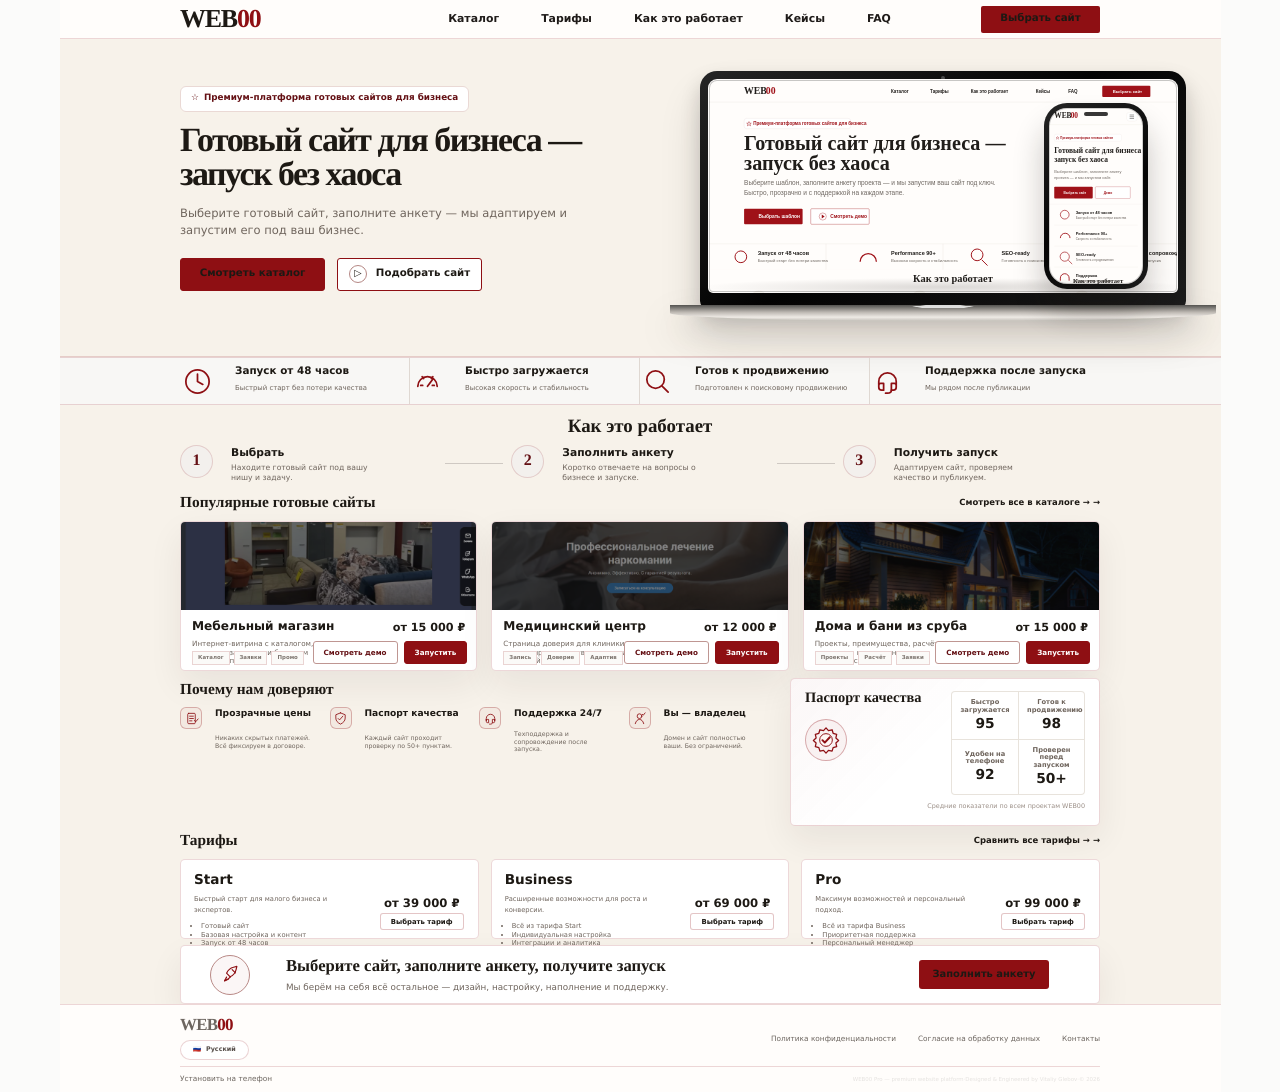
==== commit 840adbfe: "fix: clean WEB00 public language gate" ====
--- a/index.html
+++ b/index.html
@@ -5,7 +5,7 @@
     <meta name="viewport" content="width=device-width, initial-scale=1">
     <meta name="color-scheme" content="light">
     <title>WEB00 Pro - готовый сайт для бизнеса без хаоса</title>
-    <meta name="description" content="WEB00 Pro помогает выбрать готовый шаблон, заполнить анкету проекта и запустить сайт под ключ с поддержкой после старта.">
+    <meta name="description" content="WEB00 Pro помогает выбрать готовый сайт, заполнить анкету проекта и запустить сайт под ключ с поддержкой после старта.">
     <link rel="canonical" href="https://web00.pro/">
     <meta property="og:type" content="website">
     <meta property="og:title" content="WEB00 Pro - готовые сайты для бизнеса">
@@ -170,7 +170,7 @@
           <a href="pricing.html" data-i18n="pricing.compare">Сравнить все тарифы</a>
         </div>
         <div class="mock-pricing-grid">
-          <article><h3>Start</h3><p data-i18n="pricing.start.text">Быстрый старт для малого бизнеса и экспертов.</p><ul><li data-i18n="pricing.start.item1">Готовый шаблон</li><li data-i18n="pricing.start.item2">Базовая настройка и контент</li><li data-i18n="pricing.start.item3">Запуск от 48 часов</li></ul><strong data-i18n="pricing.start.price">от 39 000 ₽</strong><a href="brief.html?tariff=Start">Выбрать тариф</a></article>
+          <article><h3>Start</h3><p data-i18n="pricing.start.text">Быстрый старт для малого бизнеса и экспертов.</p><ul><li data-i18n="pricing.start.item1">Готовый сайт</li><li data-i18n="pricing.start.item2">Базовая настройка и контент</li><li data-i18n="pricing.start.item3">Запуск от 48 часов</li></ul><strong data-i18n="pricing.start.price">от 39 000 ₽</strong><a href="brief.html?tariff=Start">Выбрать тариф</a></article>
           <article><h3>Business</h3><p data-i18n="pricing.business.text">Расширенные возможности для роста и конверсии.</p><ul><li data-i18n="pricing.business.item1">Всё из тарифа Start</li><li data-i18n="pricing.business.item2">Индивидуальная настройка</li><li data-i18n="pricing.business.item3">Интеграции и аналитика</li></ul><strong data-i18n="pricing.business.price">от 69 000 ₽</strong><a href="brief.html?tariff=Business">Выбрать тариф</a></article>
           <article class="is-pro"><h3>Pro</h3><p data-i18n="pricing.pro.text">Максимум возможностей и персональный подход.</p><ul><li data-i18n="pricing.pro.item1">Всё из тарифа Business</li><li data-i18n="pricing.pro.item2">Приоритетная поддержка</li><li data-i18n="pricing.pro.item3">Персональный менеджер</li></ul><strong data-i18n="pricing.pro.price">от 99 000 ₽</strong><a href="brief.html?tariff=Pro">Выбрать тариф</a></article>
         </div>
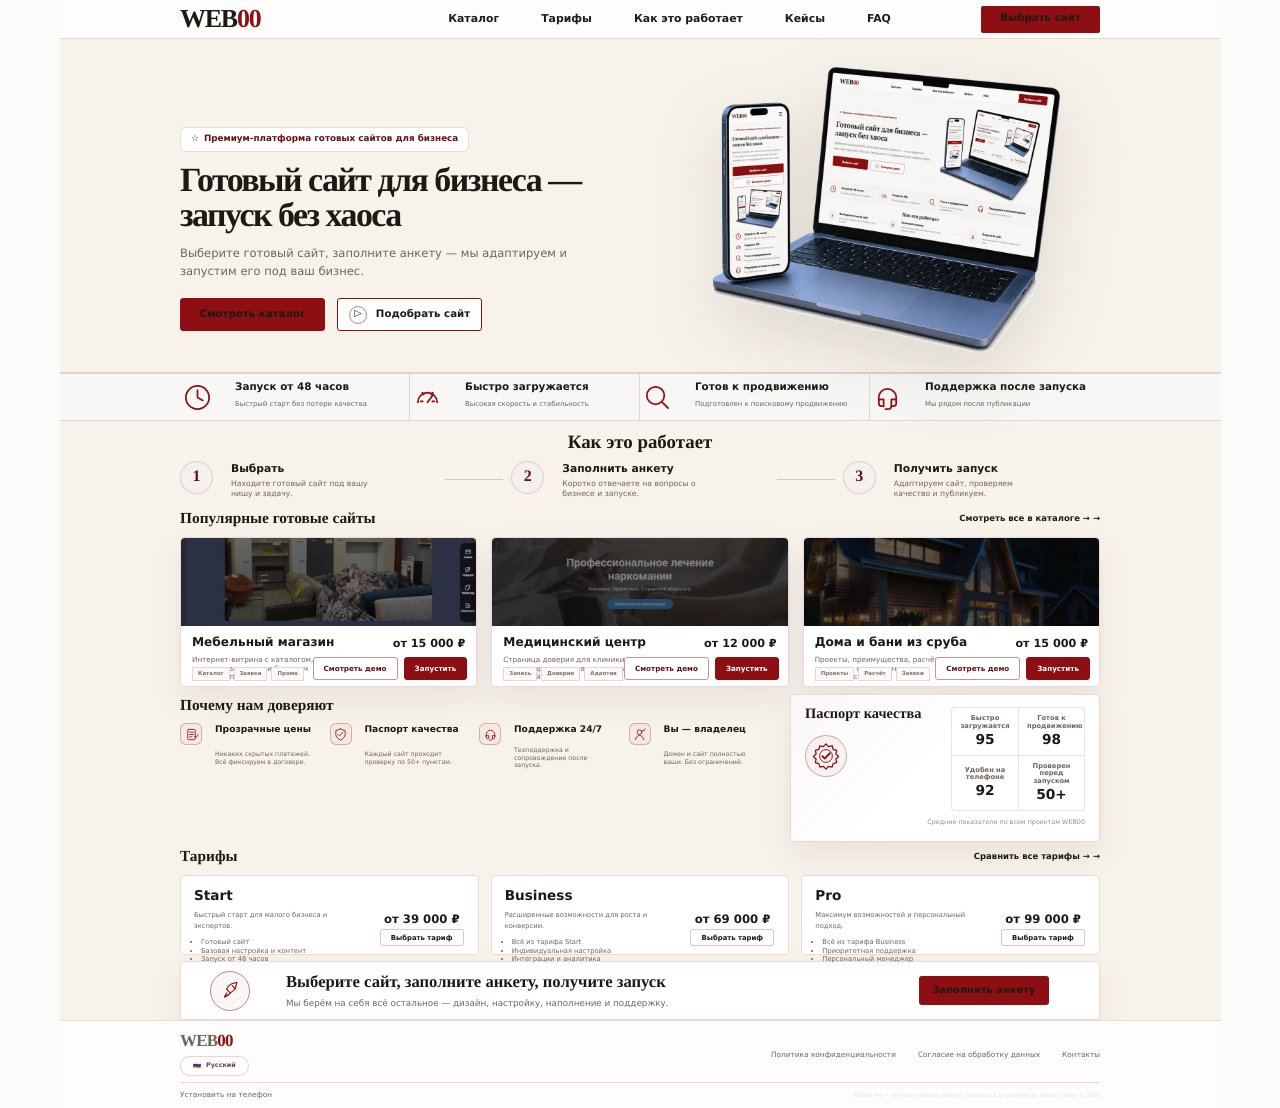
==== commit 7f232727: "feat: add responsive matryoshka hero" ====
--- a/index.html
+++ b/index.html
@@ -56,29 +56,26 @@
             </div>
           </div>
 
-          <div class="mock-device" aria-label="Пример готового сайта и мобильной версии">
-            <div class="mock-laptop" role="img" aria-label="Превью готового сайта для консультаций">
-              <div class="mock-site">
-                <div class="mock-site-nav"><i></i><span data-i18n="device.nav.about">Каталог</span><span data-i18n="device.nav.services">Тарифы</span><span data-i18n="device.nav.reviews">Кейсы</span><span data-i18n="device.nav.contacts">FAQ</span><b>48ч</b></div>
-                <div class="mock-site-hero">
-                  <div>
-                    <strong data-i18n-html="device.title">WEB00 Pro<br>готовые сайты</strong>
-                    <small data-i18n="device.text">Каталог, тарифы и запуск сайта под ключ</small>
-                    <em data-i18n="device.cta">Выбрать сайт</em>
-                  </div>
-                  <figure></figure>
-                </div>
-              </div>
-            </div>
-            <div class="mock-phone" role="img" aria-label="Мобильное превью готового сайта">
-              <div class="mock-phone__screen">
-                <i></i><b></b>
-                <strong data-i18n-html="device.title">WEB00 Pro<br>готовые сайты</strong>
-                <small data-i18n="device.mobileText">Запуск сайта под ключ</small>
-                <em data-i18n="device.mobileCta">Выбрать</em>
-              </div>
-            </div>
-          </div>
+          <picture class="hero-matryoshka">
+            <source
+              type="image/webp"
+              srcset="
+                assets/img/matryoshka-hero-720.webp 720w,
+                assets/img/matryoshka-hero-1200.webp 1200w,
+                assets/img/matryoshka-hero-1600.webp 1600w
+              "
+              sizes="(max-width: 767px) 92vw, (max-width: 1024px) 70vw, 760px"
+            >
+            <img
+              src="assets/img/matryoshka-clean-final.png"
+              alt="WEB00 на ноутбуке и телефоне"
+              width="1448"
+              height="1086"
+              loading="eager"
+              fetchpriority="high"
+              decoding="async"
+            >
+          </picture>
         </div>
       </section>
 
--- a/assets/css/base.css
+++ b/assets/css/base.css
@@ -10,7 +10,10 @@
 }
 
 html {
+  width: 100%;
+  max-width: 100%;
   min-height: 100%;
+  overflow-x: hidden;
   background: var(--color-bg);
   color-scheme: light;
   scroll-behavior: smooth;
@@ -25,9 +28,12 @@
 }
 
 body {
+  width: 100%;
+  max-width: 100%;
   min-height: 100%;
   min-width: 320px;
   margin: 0;
+  overflow-x: hidden;
   background: var(--color-bg);
   color: var(--color-text);
   font-family: var(--font-sans);
--- a/assets/css/components.css
+++ b/assets/css/components.css
@@ -457,3 +457,114 @@
     align-items: stretch;
   }
 }
+
+/* Wave 10.1: mobile viewport guard for shared pages and app/install shells. */
+@media (max-width: 767px), (hover: none) and (pointer: coarse) and (max-width: 1180px) {
+  :where(.container) {
+    width: min(100% - 32px, var(--container-wide));
+    max-width: 100%;
+  }
+
+  :where(.site-header, .page-shell, .page-main, main, section, article, aside, form) {
+    max-width: 100%;
+  }
+
+  :where(.header__inner) {
+    min-height: 64px;
+    grid-template-columns: minmax(0, 1fr) auto;
+  }
+
+  :where(.header__cta) {
+    display: none;
+  }
+
+  :where(.menu-toggle) {
+    display: inline-flex;
+    flex-direction: column;
+    gap: 5px;
+  }
+
+  :where(.nav) {
+    position: fixed;
+    top: 70px;
+    left: 16px;
+    right: 16px;
+    z-index: calc(var(--z-header) + 10);
+    display: none;
+    flex-direction: column;
+    align-items: stretch;
+    gap: 0;
+    padding: 10px;
+    border: 1px solid var(--color-line);
+    border-radius: var(--radius-lg);
+    background: var(--color-surface);
+    box-shadow: var(--shadow-soft);
+  }
+
+  :where(.nav.is-open) {
+    display: flex;
+  }
+
+  :where(.nav a) {
+    min-height: 44px;
+    justify-content: flex-start;
+    padding: 0 12px;
+    border-bottom: 1px solid rgba(142, 15, 19, 0.12);
+    font-size: 0.95rem;
+  }
+
+  :where(.nav a:last-child) {
+    border-bottom: 0;
+  }
+
+  :where(.footer__inner) {
+    grid-template-columns: 1fr;
+    justify-items: center;
+    text-align: center;
+  }
+
+  :where(.footer__links) {
+    justify-content: center;
+  }
+
+  :where(.modal) {
+    padding: 12px;
+    overflow-x: hidden;
+  }
+
+  :where(.modal__dialog, .modal-content) {
+    width: calc(100vw - 24px);
+    max-width: calc(100vw - 24px);
+    max-height: calc(100dvh - 24px);
+    overflow-x: hidden;
+  }
+
+  :where(.modal__dialog--demo-2) {
+    width: calc(100vw - 24px);
+    height: min(92dvh, 780px);
+  }
+
+  body[data-page="install"] .install-page,
+  body[data-page="install"] .install-hero,
+  body[data-page="install"] .install-section {
+    padding-block: var(--space-xl);
+  }
+
+  body[data-page="install"] .install-hero__grid,
+  body[data-page="install"] .install-benefits-grid,
+  body[data-page="install"] .install-instructions,
+  body[data-page="app"] .app-action-grid {
+    grid-template-columns: 1fr;
+  }
+
+  body[data-page="install"] h1,
+  body[data-page="app"] h1 {
+    font-size: clamp(2.35rem, 12vw, 3.6rem);
+    overflow-wrap: anywhere;
+  }
+
+  body[data-page="app"] .app-shell {
+    min-height: 100dvh;
+    padding: 16px;
+  }
+}
--- a/assets/css/home.css
+++ b/assets/css/home.css
@@ -2440,3 +2440,298 @@
     box-shadow: inset 0 0 0 1px rgba(0, 0, 0, 0.18);
   }
 }
+
+/* Wave 10.1: real mobile guard, including Android "desktop site" touch viewport. */
+@media (max-width: 767px), (hover: none) and (pointer: coarse) and (max-width: 1180px) {
+  body[data-page="home"],
+  body[data-page="home"] .mock-page {
+    width: 100% !important;
+    max-width: 100% !important;
+    min-width: 0 !important;
+    overflow-x: hidden !important;
+  }
+
+  body[data-page="home"] .mock-wrap {
+    width: min(100% - 32px, 680px) !important;
+    max-width: 100% !important;
+  }
+
+  body[data-page="home"] .mock-header {
+    position: sticky;
+    top: 0;
+    z-index: 50;
+    width: 100%;
+  }
+
+  body[data-page="home"] .mock-header__inner {
+    min-height: 64px !important;
+    display: grid !important;
+    grid-template-columns: minmax(0, 1fr) auto !important;
+    gap: 12px !important;
+  }
+
+  body[data-page="home"] .mock-logo {
+    min-width: 0;
+    font-size: clamp(1.55rem, 8vw, 2.1rem);
+  }
+
+  body[data-page="home"] .mock-header-cta {
+    display: none !important;
+  }
+
+  body[data-page="home"] .mock-menu-toggle {
+    display: inline-flex !important;
+    flex-direction: column;
+    gap: 5px;
+    width: 44px;
+    min-width: 44px;
+    height: 44px;
+    min-height: 44px;
+    border-radius: 12px;
+  }
+
+  body[data-page="home"] .mock-nav {
+    position: fixed !important;
+    top: 70px !important;
+    left: 16px !important;
+    right: 16px !important;
+    z-index: 70;
+    display: none !important;
+    flex-direction: column !important;
+    align-items: stretch !important;
+    gap: 0 !important;
+    padding: 10px !important;
+    border: 1px solid var(--line);
+    border-radius: 12px;
+    background: #fffdfb;
+    box-shadow: 0 18px 48px rgba(39, 30, 22, 0.14);
+    font-size: 0.95rem !important;
+  }
+
+  body[data-page="home"] .mock-nav.is-open {
+    display: flex !important;
+  }
+
+  body[data-page="home"] .mock-nav a {
+    min-height: 44px;
+    display: flex;
+    align-items: center;
+    padding: 0 12px;
+    border-bottom: 1px solid rgba(142, 15, 19, 0.12);
+  }
+
+  body[data-page="home"] .mock-nav a:last-child {
+    border-bottom: 0;
+  }
+
+  body[data-page="home"] .mock-hero {
+    min-height: 0 !important;
+  }
+
+  body[data-page="home"] .mock-hero__grid,
+  body[data-page="home"] .mock-trust__grid,
+  body[data-page="home"] .mock-steps__grid,
+  body[data-page="home"] .mock-card-grid,
+  body[data-page="home"] .mock-proof,
+  body[data-page="home"] .mock-proof-list,
+  body[data-page="home"] .mock-pricing-grid,
+  body[data-page="home"] .mock-final__card {
+    display: grid !important;
+    grid-template-columns: 1fr !important;
+    min-width: 0 !important;
+  }
+
+  body[data-page="home"] .mock-hero__grid {
+    gap: 20px;
+    padding-top: 28px;
+  }
+
+  body[data-page="home"] .mock-hero__copy,
+  body[data-page="home"] .mock-hero h1,
+  body[data-page="home"] .mock-hero p {
+    width: 100% !important;
+    max-width: 100% !important;
+    min-width: 0 !important;
+  }
+
+  body[data-page="home"] .mock-hero h1 {
+    font-size: clamp(2.15rem, 11vw, 3.25rem) !important;
+    line-height: 1.05 !important;
+    letter-spacing: -0.035em;
+    overflow-wrap: anywhere;
+  }
+
+  body[data-page="home"] .mock-hero p {
+    font-size: clamp(0.98rem, 4vw, 1.12rem);
+    line-height: 1.58;
+  }
+
+  body[data-page="home"] .mock-actions {
+    display: grid !important;
+    grid-template-columns: repeat(2, minmax(0, 1fr));
+    gap: 12px;
+  }
+
+  body[data-page="home"] .mock-btn {
+    width: 100%;
+    min-width: 0;
+    min-height: 48px;
+    padding-inline: 10px;
+    font-size: 0.88rem;
+  }
+
+  body[data-page="home"] .mock-device {
+    display: none !important;
+  }
+
+  body[data-page="home"] .mock-trust {
+    height: auto !important;
+  }
+
+  body[data-page="home"] .mock-trust article {
+    width: min(100%, 420px) !important;
+    min-height: 82px;
+    margin-inline: auto;
+    grid-template-columns: 58px minmax(0, 1fr) !important;
+    border-right: 0 !important;
+  }
+
+  body[data-page="home"] .mock-steps i {
+    display: none !important;
+  }
+
+  body[data-page="home"] .mock-template-card,
+  body[data-page="home"] .mock-pricing article {
+    height: auto !important;
+    min-height: 0 !important;
+  }
+
+  body[data-page="home"] .mock-card-body,
+  body[data-page="home"] .mock-card-actions,
+  body[data-page="home"] .mock-tags,
+  body[data-page="home"] .mock-card-body strong {
+    position: static !important;
+  }
+
+  body[data-page="home"] .mock-card-actions {
+    display: grid;
+    grid-template-columns: 1fr 1fr;
+  }
+
+  body[data-page="home"] .mock-quality {
+    max-width: 100%;
+  }
+
+  body[data-page="home"] .mock-footer__inner {
+    width: min(100% - 32px, 680px) !important;
+  }
+}
+
+/* Matryoshka hero asset integration. */
+body[data-page="home"] .hero-matryoshka {
+  display: block;
+  width: min(100%, 760px);
+  max-width: 100%;
+  align-self: center;
+  justify-self: end;
+  line-height: 0;
+  overflow: visible;
+}
+
+body[data-page="home"] .hero-matryoshka img {
+  display: block;
+  width: 100%;
+  height: auto;
+  max-width: 100%;
+  object-fit: contain;
+  filter: drop-shadow(0 24px 34px rgba(38, 29, 24, 0.12));
+}
+
+@media (min-width: 1025px) {
+  body[data-page="home"] .mock-hero__grid {
+    grid-template-columns: minmax(0, 56%) minmax(420px, 44%);
+    align-items: center;
+    gap: clamp(24px, 2.6vw, 42px);
+  }
+
+  body[data-page="home"] .mock-hero h1,
+  body[data-page="home"] .mock-hero p {
+    max-width: 100%;
+  }
+
+  body[data-page="home"] .hero-matryoshka {
+    width: min(100%, 760px);
+    transform: translateY(2px);
+  }
+}
+
+@media (min-width: 768px) and (max-width: 1024px) {
+  body[data-page="home"] .mock-hero__grid {
+    grid-template-columns: 1fr;
+    gap: 22px;
+  }
+
+  body[data-page="home"] .hero-matryoshka {
+    width: min(70vw, 760px);
+    margin: 0 auto 8px;
+    justify-self: center;
+  }
+}
+
+@media (max-width: 767px), (hover: none) and (pointer: coarse) and (max-width: 1180px) {
+  body[data-page="home"] .mock-wrap {
+    width: auto !important;
+    max-width: none !important;
+    margin-inline: 16px !important;
+  }
+
+  body[data-page="home"] .mock-hero__grid {
+    gap: 16px !important;
+    padding-top: 24px !important;
+  }
+
+  body[data-page="home"] .mock-hero h1 {
+    width: min(100%, 318px) !important;
+    max-width: 318px !important;
+    font-size: clamp(1.56rem, 6.75vw, 1.95rem) !important;
+    line-height: 1.08 !important;
+    letter-spacing: -0.02em !important;
+    overflow-wrap: break-word;
+    word-break: normal;
+    text-wrap: auto;
+  }
+
+  body[data-page="home"] .mock-hero p {
+    width: min(100%, 350px) !important;
+    max-width: 350px !important;
+    font-size: clamp(0.92rem, 3.55vw, 1rem) !important;
+    line-height: 1.58;
+  }
+
+  body[data-page="home"] .mock-actions {
+    width: 100%;
+    max-width: 100%;
+    grid-template-columns: 1fr !important;
+    gap: 10px;
+  }
+
+  body[data-page="home"] .mock-btn {
+    min-height: 48px !important;
+    padding-inline: 12px;
+    font-size: clamp(0.82rem, 3.6vw, 0.92rem);
+    letter-spacing: 0;
+    white-space: nowrap;
+  }
+
+  body[data-page="home"] .hero-matryoshka {
+    width: min(86vw, 390px);
+    max-width: 100%;
+    margin: 2px auto 8px;
+    justify-self: center;
+    overflow: visible;
+  }
+
+  body[data-page="home"] .hero-matryoshka img {
+    filter: drop-shadow(0 16px 24px rgba(38, 29, 24, 0.11));
+  }
+}
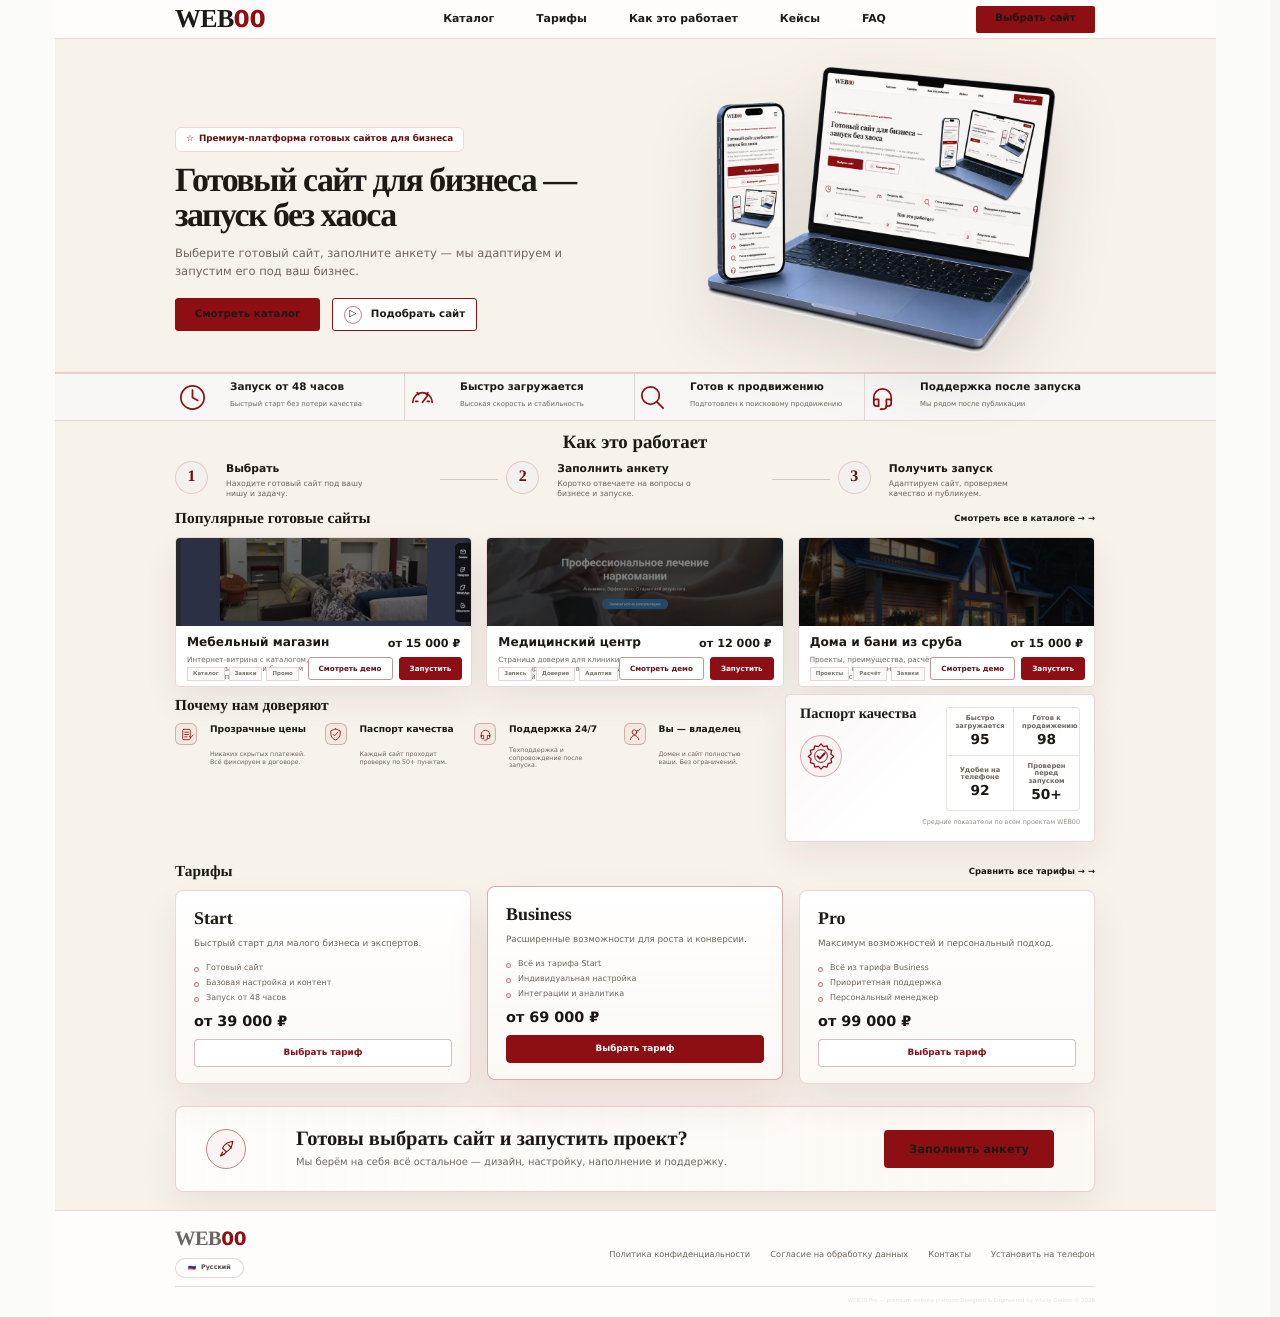
==== commit c47d5af6: "fix: polish WEB00 desktop home bugbase batch 1" ====
--- a/index.html
+++ b/index.html
@@ -176,7 +176,7 @@
       <section class="mock-final mock-wrap">
         <div class="mock-final__card">
           <b aria-hidden="true"></b>
-          <div><h2>Выберите сайт, заполните анкету, получите запуск</h2><p data-i18n="final.text">Мы берём на себя всё остальное — дизайн, настройку, наполнение и поддержку.</p></div>
+          <div><h2>Готовы выбрать сайт и запустить проект?</h2><p data-i18n="final.text">Мы берём на себя всё остальное — дизайн, настройку, наполнение и поддержку.</p></div>
           <a href="brief.html">Заполнить анкету</a>
         </div>
       </section>
@@ -184,10 +184,12 @@
       <footer class="mock-footer">
         <div class="mock-wrap mock-footer__inner">
           <a class="mock-logo" href="index.html">WEB<span>00</span></a>
-          <a href="privacy-policy.html" data-i18n="footer.privacy">Политика конфиденциальности</a>
-          <a href="consent-personal-data.html" data-i18n="footer.consent">Согласие на обработку данных</a>
-          <a href="contacts.html" data-i18n="footer.contacts">Контакты</a>
-          <a href="install.html">Установить на телефон</a>
+          <nav class="mock-footer__nav" aria-label="Ссылки в подвале">
+            <a href="privacy-policy.html" data-i18n="footer.privacy">Политика конфиденциальности</a>
+            <a href="consent-personal-data.html" data-i18n="footer.consent">Согласие на обработку данных</a>
+            <a href="contacts.html" data-i18n="footer.contacts">Контакты</a>
+            <a href="install.html">Установить на телефон</a>
+          </nav>
           <button class="mock-language-trigger" type="button" data-language-trigger aria-haspopup="dialog" aria-expanded="false">
             <span data-language-flag>🇷🇺</span>
             <span data-language-label>Русский</span>
--- a/assets/css/components.css
+++ b/assets/css/components.css
@@ -420,6 +420,24 @@
   margin-top: var(--space-xl);
   padding-top: var(--space-lg);
   border-top: 1px solid var(--color-line);
+}
+
+body[data-page="app"] .app-support-link {
+  margin-top: var(--space-md);
+  padding: 0;
+  border: 0;
+  background: transparent;
+  color: var(--color-muted);
+  font: inherit;
+  font-size: 0.92rem;
+  text-decoration: underline;
+  text-underline-offset: 4px;
+  cursor: pointer;
+}
+
+body[data-page="app"] .app-support-link:hover,
+body[data-page="app"] .app-support-link:focus-visible {
+  color: var(--color-accent);
 }
 
 .mobile-access-card {
--- a/assets/css/home.css
+++ b/assets/css/home.css
@@ -33,15 +33,28 @@
 }
 
 html {
-  overflow-y: auto;
-  scrollbar-gutter: auto;
-  scrollbar-width: none;
+  overflow-y: scroll;
+  scrollbar-gutter: stable;
+  scrollbar-width: thin;
+  scroll-behavior: auto;
 }
 
 html::-webkit-scrollbar,
 body[data-page="home"]::-webkit-scrollbar {
-  width: 0;
-  height: 0;
+  width: 10px;
+  height: 10px;
+}
+
+html::-webkit-scrollbar-thumb,
+body[data-page="home"]::-webkit-scrollbar-thumb {
+  border: 3px solid #f7f2ea;
+  border-radius: 999px;
+  background: rgba(142, 15, 19, 0.28);
+}
+
+html::-webkit-scrollbar-track,
+body[data-page="home"]::-webkit-scrollbar-track {
+  background: #f7f2ea;
 }
 
 body[data-page="home"] {
@@ -95,11 +108,18 @@
   font-size: 1.62rem;
   font-weight: 800;
   line-height: 1;
-  letter-spacing: -0.045em;
+  letter-spacing: -0.025em;
 }
 
 .mock-logo span {
+  display: inline-block;
   color: var(--accent);
+  font-family: var(--sans);
+  font-size: 0.9em;
+  font-weight: 900;
+  letter-spacing: -0.015em;
+  font-variant-numeric: tabular-nums;
+  font-feature-settings: "zero" 1, "tnum" 1;
 }
 
 .mock-nav {
@@ -803,85 +823,130 @@
 }
 
 .mock-pricing {
-  padding-top: 3px;
+  padding-top: 18px;
 }
 
 .mock-pricing-grid {
   display: grid;
   grid-template-columns: repeat(3, 1fr);
-  gap: 12px;
+  gap: 16px;
+  align-items: stretch;
 }
 
 .mock-pricing article {
-  height: 80px;
+  min-height: 162px;
   position: relative;
-  padding: 10px 13px;
-  border: 1px solid var(--line);
-  border-radius: 5px;
-  background: #fff;
+  display: grid;
+  grid-template-rows: auto auto 1fr auto auto;
+  gap: 8px;
+  padding: 18px 18px 16px;
+  border: 1px solid rgba(142, 15, 19, 0.16);
+  border-radius: 8px;
+  background:
+    linear-gradient(180deg, rgba(255, 255, 255, 0.98), rgba(251, 247, 241, 0.72)),
+    #fff;
+  box-shadow: 0 18px 38px rgba(39, 30, 22, 0.07);
 }
 
 .mock-pricing article.is-pro {
   border-color: var(--line);
 }
 
+.mock-pricing article:nth-child(2) {
+  border-color: rgba(142, 15, 19, 0.34);
+  box-shadow: 0 22px 44px rgba(142, 15, 19, 0.1);
+  transform: translateY(-4px);
+}
+
 .mock-pricing h3 {
   margin: 0;
-  font-size: 0.85rem;
+  font-family: var(--serif);
+  font-size: 1.12rem;
+  line-height: 1.05;
 }
 
 .mock-pricing p {
-  width: 58%;
   margin: 3px 0 0;
   color: var(--muted);
-  font-size: 0.42rem;
+  font-size: 0.55rem;
+  line-height: 1.35;
 }
 
 .mock-pricing ul {
-  margin: 7px 0 0;
-  padding: 0 0 0 7px;
+  display: grid;
+  gap: 5px;
+  margin: 4px 0 0;
+  padding: 0;
   color: var(--muted);
-  font-size: 0.42rem;
-  line-height: 1.23;
+  font-size: 0.5rem;
+  line-height: 1.25;
+  list-style: none;
+}
+
+.mock-pricing li {
+  position: relative;
+  padding-left: 12px;
+}
+
+.mock-pricing li::before {
+  content: "";
+  position: absolute;
+  left: 0;
+  top: 0.48em;
+  width: 5px;
+  height: 5px;
+  border: 1px solid rgba(142, 15, 19, 0.48);
+  border-radius: 50%;
+  background: rgba(142, 15, 19, 0.08);
 }
 
 .mock-pricing strong {
-  position: absolute;
-  right: 18px;
-  top: 34px;
-  font-size: 0.73rem;
+  display: block;
+  margin-top: 4px;
+  color: #1b1512;
+  font-size: 0.9rem;
+  line-height: 1;
 }
 
 .mock-pricing article > a {
-  position: absolute;
-  right: 14px;
-  bottom: 8px;
-  min-width: 84px;
-  min-height: 17px;
+  min-width: 100%;
+  min-height: 28px;
   display: inline-flex;
   align-items: center;
   justify-content: center;
-  border: 1px solid var(--line-strong);
-  border-radius: 3px;
+  margin-top: 2px;
+  border: 1px solid rgba(142, 15, 19, 0.28);
+  border-radius: 4px;
   background: #fff;
-  font-size: 0.43rem;
-  font-weight: 700;
+  color: var(--accent);
+  font-size: 0.55rem;
+  font-weight: 850;
+}
+
+.mock-pricing article:nth-child(2) > a {
+  border-color: var(--accent);
+  background: var(--accent);
+  color: #fff;
 }
 
 .mock-final {
-  padding-top: 6px;
+  padding-top: 22px;
+  padding-bottom: 18px;
 }
 
 .mock-final__card {
-  min-height: 50px;
+  min-height: 86px;
   display: grid;
-  grid-template-columns: 64px 1fr 130px;
+  grid-template-columns: 72px 1fr 170px;
   align-items: center;
-  gap: 12px;
-  padding: 7px 50px 7px 29px;
-  border: 1px solid var(--line);
-  border-radius: 5px;
-  background: #fff;
+  gap: 18px;
+  padding: 16px 40px 16px 30px;
+  border: 1px solid rgba(142, 15, 19, 0.17);
+  border-radius: 8px;
+  background:
+    linear-gradient(90deg, #fffdfb 0%, rgba(251, 247, 241, 0.82) 100%),
+    #fff;
+  box-shadow: 0 18px 40px rgba(39, 30, 22, 0.07);
 }
 
 .mock-final__card b {
@@ -899,30 +964,32 @@
 .mock-final h2 {
   margin: 0;
   font-family: var(--serif);
-  font-size: 1.04rem;
+  font-size: 1.28rem;
+  line-height: 1.05;
 }
 
 .mock-final p {
-  margin: 3px 0 0;
+  margin: 6px 0 0;
   color: var(--muted);
-  font-size: 0.55rem;
+  font-size: 0.62rem;
+  line-height: 1.4;
 }
 
 .mock-final a {
-  min-height: 29px;
+  min-height: 38px;
   display: inline-flex;
   align-items: center;
   justify-content: center;
-  border-radius: 3px;
+  border-radius: 4px;
   background: var(--accent);
   color: #fff;
-  font-size: 0.62rem;
+  font-size: 0.72rem;
   font-weight: 800;
 }
 
 .mock-footer {
   height: auto;
-  padding: 12px 0 8px;
+  padding: 18px 0 12px;
   border-top: 1px solid var(--line);
   background: #fffdfb;
 }
@@ -931,13 +998,13 @@
   height: auto;
   position: relative;
   display: grid;
-  grid-template-columns: minmax(112px, 1fr) auto auto auto;
+  grid-template-columns: minmax(150px, 0.65fr) minmax(0, 1.35fr);
   grid-template-rows: auto auto 1px auto;
   align-items: center;
-  column-gap: 22px;
-  row-gap: 6px;
+  column-gap: 36px;
+  row-gap: 8px;
   color: #6d6660;
-  font-size: 0.46rem;
+  font-size: 0.52rem;
 }
 
 .mock-footer__inner::before {
@@ -953,34 +1020,41 @@
   grid-column: 1;
   grid-row: 1;
   justify-self: start;
-  font-size: 1.06rem;
-}
-
-.mock-footer__inner > a[href="privacy-policy.html"] {
+  font-size: 1.28rem;
+}
+
+.mock-footer__nav {
   grid-column: 2;
   grid-row: 1 / span 2;
-}
-
-.mock-footer__inner > a[href="consent-personal-data.html"] {
-  grid-column: 3;
-  grid-row: 1 / span 2;
-}
-
-.mock-footer__inner > a[href="contacts.html"] {
-  grid-column: 4;
-  grid-row: 1 / span 2;
-}
-
-  .mock-footer .footer-credit {
-    grid-column: 2 / -1;
-    grid-row: 4;
-    justify-self: end;
-    padding-top: 4px;
-    color: rgba(109, 102, 96, 0.34);
-    font-size: 0.34rem;
-    line-height: 1.05;
-    text-align: right;
-    opacity: 0.52;
+  justify-self: end;
+  display: flex;
+  flex-wrap: wrap;
+  align-items: center;
+  justify-content: flex-end;
+  gap: 12px 20px;
+  text-align: right;
+}
+
+.mock-footer__nav a {
+  color: #6d6660;
+  line-height: 1.25;
+}
+
+.mock-footer__nav a:hover,
+.mock-footer__nav a:focus-visible {
+  color: var(--accent);
+}
+
+.mock-footer .footer-credit {
+  grid-column: 2;
+  grid-row: 4;
+  justify-self: end;
+  padding-top: 4px;
+  color: rgba(109, 102, 96, 0.34);
+  font-size: 0.34rem;
+  line-height: 1.05;
+  text-align: right;
+  opacity: 0.52;
 }
 
 .mock-language-trigger {
@@ -1452,8 +1526,8 @@
   }
 
   .mock-pricing article {
-    height: 100px;
-    padding: 14px 18px;
+    min-height: 178px;
+    padding: 20px 22px 18px;
   }
 
   .mock-pricing h3 {
@@ -1472,21 +1546,20 @@
   }
 
   .mock-pricing article > a {
-    right: 18px;
-    bottom: 11px;
-    min-width: 108px;
-    min-height: 22px;
-    font-size: 0.52rem;
+    min-width: 100%;
+    min-height: 30px;
+    font-size: 0.58rem;
   }
 
   .mock-final {
-    padding-top: 10px;
+    padding-top: 24px;
+    padding-bottom: 20px;
   }
 
   .mock-final__card {
-    min-height: 72px;
+    min-height: 94px;
     grid-template-columns: 84px 1fr 190px;
-    padding: 10px 66px 10px 38px;
+    padding: 18px 66px 18px 38px;
   }
 
   .mock-final__card b {
@@ -1508,16 +1581,21 @@
   }
 
   .mock-footer {
-    height: 36px;
+    height: auto;
+    padding-block: 22px 14px;
   }
 
   .mock-footer__inner {
-    grid-template-columns: 125px 240px 240px 90px 130px 1fr;
+    grid-template-columns: minmax(180px, 0.7fr) minmax(0, 1.3fr);
     font-size: 0.54rem;
   }
 
   .mock-footer .mock-logo {
     font-size: 1.5rem;
+  }
+
+  .mock-footer__nav {
+    gap: 14px 28px;
   }
 }
 
@@ -1878,16 +1956,6 @@
     margin-top: 12px;
   }
 
-  .mock-footer__inner > a:not(.mock-logo) {
-    display: block;
-    color: #6d6660;
-    text-align: right;
-    justify-self: end;
-    max-width: 100%;
-    line-height: 1.25;
-    overflow-wrap: normal;
-  }
-
   .mock-footer .mock-logo {
     grid-column: 1;
     grid-row: 1;
@@ -1895,19 +1963,20 @@
     font-size: 1.32rem;
   }
 
-  .mock-footer__inner > a[href="privacy-policy.html"] {
+  .mock-footer__nav {
     grid-column: 2;
-    grid-row: 1;
-  }
-
-  .mock-footer__inner > a[href="consent-personal-data.html"] {
-    grid-column: 2;
-    grid-row: 2;
-  }
-
-  .mock-footer__inner > a[href="contacts.html"] {
-    grid-column: 2;
-    grid-row: 3;
+    grid-row: 1 / span 3;
+    justify-self: end;
+    display: grid;
+    gap: 9px;
+    text-align: right;
+  }
+
+  .mock-footer__nav a {
+    display: block;
+    max-width: 100%;
+    line-height: 1.25;
+    overflow-wrap: normal;
   }
 
   .mock-language-trigger {
@@ -2161,13 +2230,22 @@
 /* Home mobile footer rhythm: keep legal links evenly spaced in one right column. */
 @media (max-width: 680px) {
   body[data-page="home"] .mock-footer__inner {
-    grid-template-rows: repeat(3, 26px) 1px auto !important;
+    grid-template-rows: repeat(4, 24px) 1px auto !important;
     row-gap: 12px !important;
   }
 
-  body[data-page="home"] .mock-footer__inner > a[href="privacy-policy.html"],
-  body[data-page="home"] .mock-footer__inner > a[href="consent-personal-data.html"],
-  body[data-page="home"] .mock-footer__inner > a[href="contacts.html"] {
+  body[data-page="home"] .mock-footer__nav {
+    grid-column: 2 !important;
+    grid-row: 1 / span 4 !important;
+    display: grid !important;
+    grid-template-columns: 1fr !important;
+    gap: 12px !important;
+    justify-self: end !important;
+    align-self: start !important;
+    text-align: right !important;
+  }
+
+  body[data-page="home"] .mock-footer__nav a {
     display: block !important;
     width: max-content !important;
     max-width: min(100%, 240px) !important;
@@ -2175,30 +2253,14 @@
     margin: 0 !important;
     padding: 0 !important;
     justify-self: end !important;
-    align-self: start !important;
     text-align: right !important;
     line-height: 1.2 !important;
   }
-
-  body[data-page="home"] .mock-footer__inner > a[href="privacy-policy.html"] {
-    grid-column: 2 !important;
-    grid-row: 1 !important;
-  }
-
-  body[data-page="home"] .mock-footer__inner > a[href="consent-personal-data.html"] {
-    grid-column: 2 !important;
-    grid-row: 2 !important;
-  }
-
-  body[data-page="home"] .mock-footer__inner > a[href="contacts.html"] {
-    grid-column: 2 !important;
-    grid-row: 3 !important;
-  }
 }
 
 @media (orientation: landscape) and (max-width: 940px) {
   body[data-page="home"] .mock-footer__inner {
-    grid-template-rows: repeat(3, 26px) 1px auto !important;
+    grid-template-rows: repeat(4, 24px) 1px auto !important;
     min-height: 0 !important;
     padding-top: 18px !important;
     padding-bottom: 8px !important;
@@ -2666,6 +2728,20 @@
 }
 
 @media (min-width: 768px) and (max-width: 1024px) {
+  body[data-page="home"] .mock-page,
+  body[data-page="home"] .mock-header,
+  body[data-page="home"] .mock-hero,
+  body[data-page="home"] .mock-trust,
+  body[data-page="home"] .mock-footer {
+    width: 100%;
+    max-width: 100%;
+  }
+
+  body[data-page="home"] .mock-wrap {
+    width: min(calc(100% - 32px), 920px);
+    max-width: 100%;
+  }
+
   body[data-page="home"] .mock-hero__grid {
     grid-template-columns: 1fr;
     gap: 22px;
@@ -2735,3 +2811,82 @@
     filter: drop-shadow(0 16px 24px rgba(38, 29, 24, 0.11));
   }
 }
+
+/* Matryoshka hero mobile composition V2: premium rhythm, not desktop shrink. */
+@media (max-width: 767px) {
+  body[data-page="home"] .mock-hero__grid {
+    gap: 12px !important;
+    padding-top: 20px !important;
+  }
+
+  body[data-page="home"] .mock-hero__copy {
+    padding-top: 14px !important;
+  }
+
+  body[data-page="home"] .mock-badge {
+    margin-bottom: 10px;
+    padding: 5px 9px;
+  }
+
+  body[data-page="home"] .mock-hero h1 {
+    width: min(100%, 12.7ch) !important;
+    max-width: 12.7ch !important;
+    font-size: clamp(1.62rem, 7.1vw, 2.02rem) !important;
+    line-height: 1.04 !important;
+    letter-spacing: -0.025em !important;
+  }
+
+  body[data-page="home"] .mock-hero p {
+    width: min(100%, 320px) !important;
+    max-width: 320px !important;
+    margin-top: 12px !important;
+    font-size: clamp(0.9rem, 3.35vw, 0.98rem) !important;
+    line-height: 1.5;
+  }
+
+  body[data-page="home"] .mock-actions {
+    width: min(100%, 320px) !important;
+    max-width: calc(100vw - 32px) !important;
+    display: flex !important;
+    flex-direction: column !important;
+    align-items: stretch !important;
+    justify-content: flex-start !important;
+    justify-items: initial !important;
+    margin: 18px auto 0 !important;
+    gap: 10px !important;
+  }
+
+  body[data-page="home"] .mock-btn {
+    width: 100% !important;
+    max-width: 100% !important;
+    min-width: 0 !important;
+    min-height: 45px !important;
+    display: inline-flex !important;
+    align-items: center !important;
+    justify-content: center !important;
+    border-radius: 4px;
+    padding-inline: 14px;
+    font-size: clamp(0.8rem, 3.25vw, 0.9rem);
+    transform: none !important;
+  }
+
+  body[data-page="home"] .hero-matryoshka {
+    width: min(78vw, 340px);
+    margin-top: 20px;
+    margin-bottom: 6px;
+  }
+}
+
+@media (max-width: 374px) {
+  body[data-page="home"] .mock-actions {
+    width: 100% !important;
+  }
+
+  body[data-page="home"] .mock-btn {
+    width: min(100%, 312px) !important;
+  }
+
+  body[data-page="home"] .hero-matryoshka {
+    width: min(76vw, 310px);
+  }
+}
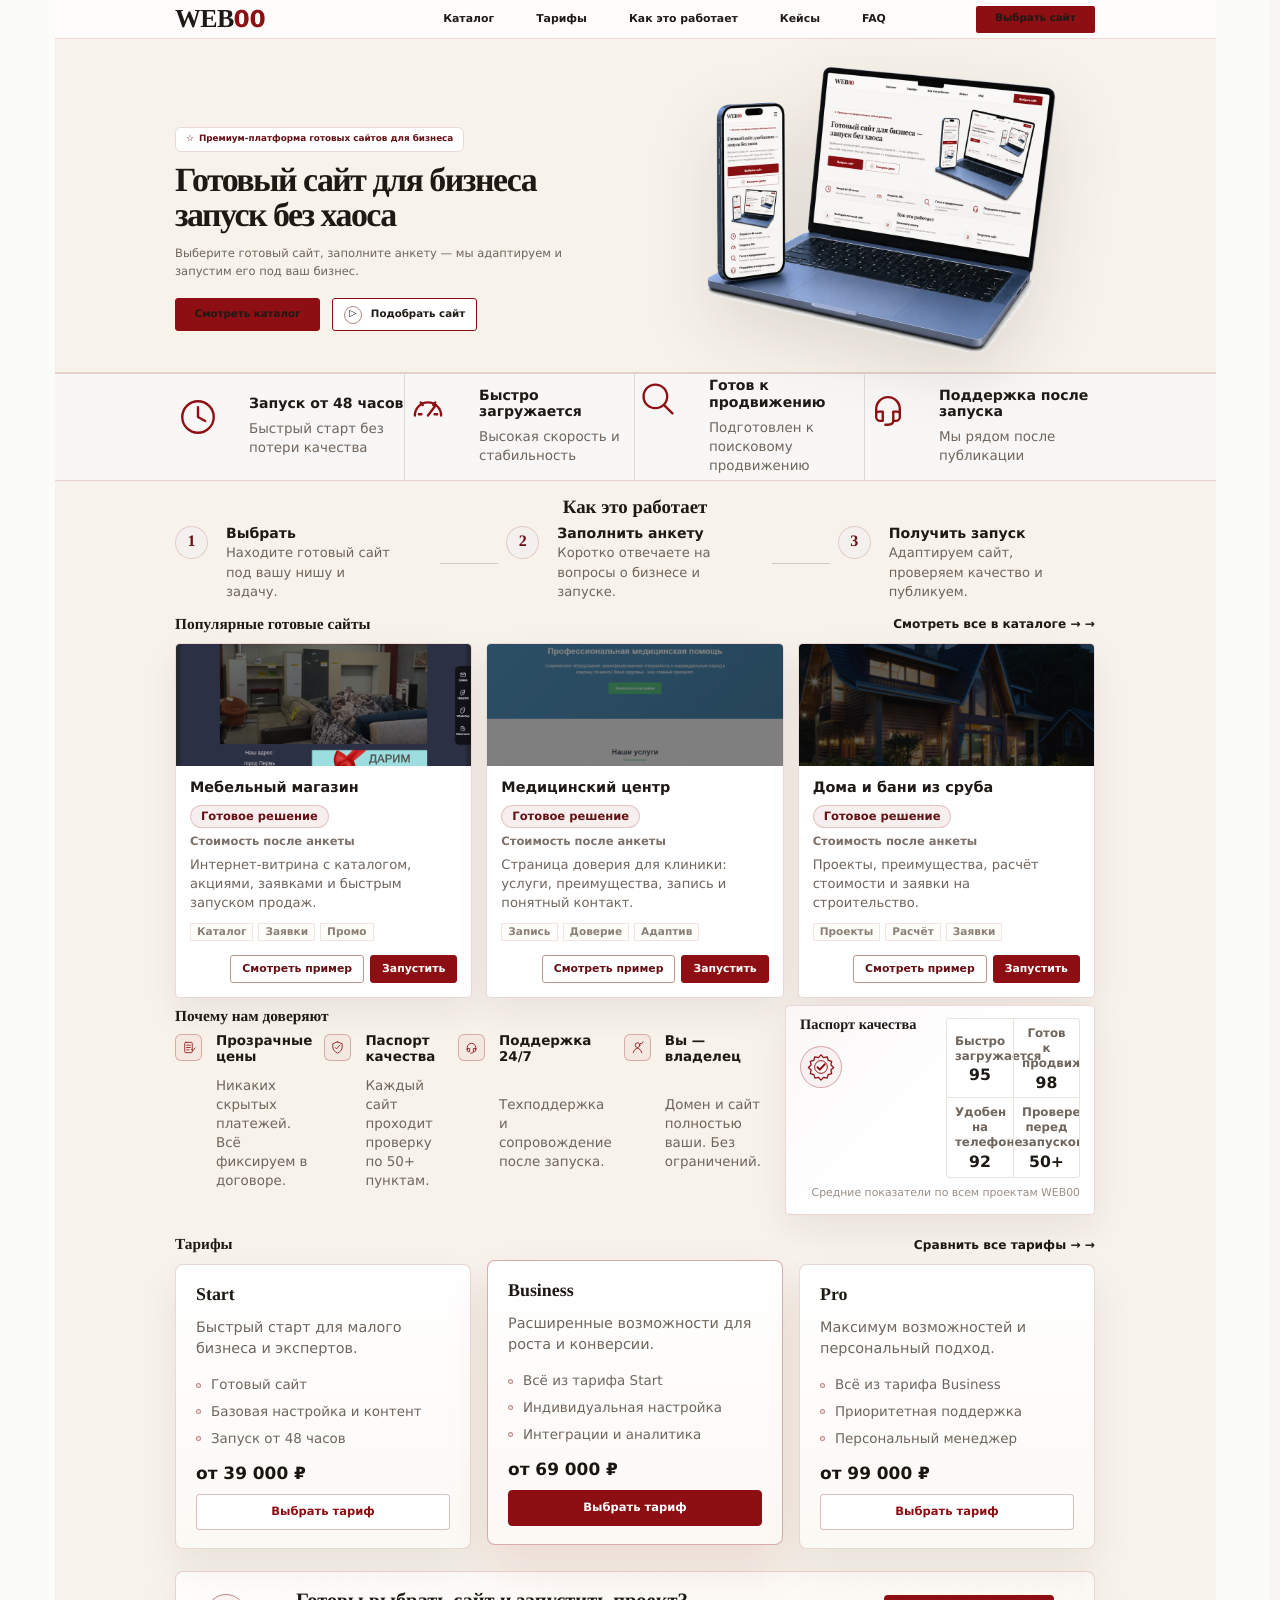
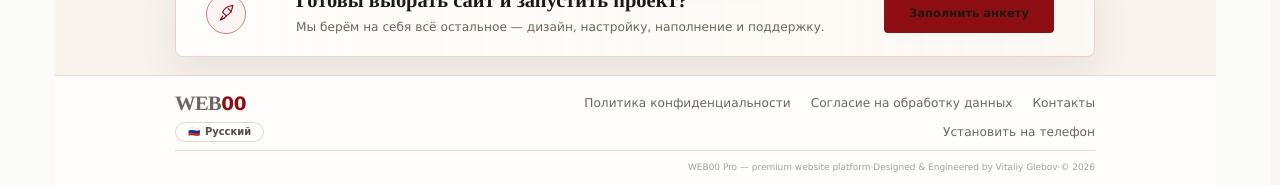
==== commit 1f8a97c1: "fix: polish WEB00 homepage final copy and cards" ====
--- a/index.html
+++ b/index.html
@@ -48,7 +48,7 @@
         <div class="mock-wrap mock-hero__grid">
           <div class="mock-hero__copy">
             <div class="mock-badge" data-i18n="hero.badge">Премиум-платформа готовых сайтов для бизнеса</div>
-            <h1 data-i18n="hero.title">Готовый сайт для бизнеса — запуск без хаоса</h1>
+            <h1 data-i18n-html="hero.title">Готовый сайт для бизнеса<br>запуск без хаоса</h1>
             <p>Выберите готовый сайт, заполните анкету — мы адаптируем и запустим его под ваш бизнес.</p>
             <div class="mock-actions">
               <a class="mock-btn mock-btn--primary" href="solutions.html">Смотреть каталог</a>
@@ -109,30 +109,33 @@
             <img src="assets/img/previews/mebel-home.png" alt="">
             <div class="mock-card-body">
               <h3 data-i18n="card.mebel.title">Мебельный магазин</h3>
-              <strong data-i18n="card.mebel.price">от 15 000 ₽</strong>
+              <strong data-i18n="card.common.type">Готовое решение</strong>
+              <span class="mock-card-price-note" data-i18n="card.common.priceNote">Стоимость после анкеты</span>
               <p data-i18n="card.mebel.text">Витрина мебели, каталог товаров и заявки на консультацию.</p>
               <div class="mock-tags"><span data-i18n="card.mebel.tag1">Каталог товаров</span><span data-i18n="card.common.leads">Заявки</span><span data-i18n="card.common.promo">Готов к продвижению</span></div>
-              <div class="mock-card-actions"><button type="button" data-open-demo-id="mebel" data-i18n="card.demo">Смотреть демо</button><a href="brief.html?solution=mebel" data-i18n="card.launch">Запустить</a></div>
+              <div class="mock-card-actions"><button type="button" data-open-demo-id="mebel" data-i18n="card.demo">Смотреть пример</button><a href="brief.html?solution=mebel" data-i18n="card.launch">Запустить</a></div>
             </div>
           </article>
           <article class="mock-template-card">
-            <img src="assets/img/previews/narko-home.png" alt="">
+            <img src="assets/img/previews/medicina-home.png" alt="">
             <div class="mock-card-body">
               <h3 data-i18n="card.med.title">Медицинский центр</h3>
-              <strong data-i18n="card.med.price">от 12 000 ₽</strong>
+              <strong data-i18n="card.common.type">Готовое решение</strong>
+              <span class="mock-card-price-note" data-i18n="card.common.priceNote">Стоимость после анкеты</span>
               <p data-i18n="card.med.text">Спокойная подача услуги, запись на консультацию и доверительный первый экран.</p>
               <div class="mock-tags"><span data-i18n="card.med.tag1">Запись на приём</span><span data-i18n="card.med.tag2">Доверие</span><span data-i18n="card.common.adaptive">Адаптивный сайт</span></div>
-              <div class="mock-card-actions"><button type="button" data-open-demo-id="narko-medicine" data-i18n="card.demo">Смотреть демо</button><a href="brief.html?solution=narko-medicine" data-i18n="card.launch">Запустить</a></div>
+              <div class="mock-card-actions"><button type="button" data-open-demo-id="medicina" data-i18n="card.demo">Смотреть пример</button><a href="brief.html?solution=medicina" data-i18n="card.launch">Запустить</a></div>
             </div>
           </article>
           <article class="mock-template-card">
             <img src="assets/img/previews/doma-bani-home.png" alt="">
             <div class="mock-card-body">
               <h3 data-i18n="card.build.title">Дома и бани из сруба</h3>
-              <strong data-i18n="card.build.price">от 15 000 ₽</strong>
+              <strong data-i18n="card.common.type">Готовое решение</strong>
+              <span class="mock-card-price-note" data-i18n="card.common.priceNote">Стоимость после анкеты</span>
               <p data-i18n="card.build.text">Проекты, преимущества, расчёт стоимости и заявки на строительство.</p>
               <div class="mock-tags"><span data-i18n="card.build.tag1">Проекты</span><span data-i18n="card.build.tag2">Расчёт</span><span data-i18n="card.common.leads">Заявки</span></div>
-              <div class="mock-card-actions"><button type="button" data-open-demo-id="doma-bani" data-i18n="card.demo">Смотреть демо</button><a href="brief.html?solution=doma-bani" data-i18n="card.launch">Запустить</a></div>
+              <div class="mock-card-actions"><button type="button" data-open-demo-id="doma-bani" data-i18n="card.demo">Смотреть пример</button><a href="brief.html?solution=doma-bani" data-i18n="card.launch">Запустить</a></div>
             </div>
           </article>
         </div>
--- a/assets/css/home.css
+++ b/assets/css/home.css
@@ -409,7 +409,7 @@
 }
 
 .mock-trust {
-  height: 48px;
+  height: 108px;
   border-top: 1px solid var(--line);
   border-bottom: 1px solid var(--line);
   background: #f8f7f5;
@@ -424,10 +424,10 @@
 .mock-trust article {
   position: relative;
   display: grid;
-  grid-template-columns: 41px 1fr;
+  grid-template-columns: 58px 1fr;
   grid-template-rows: auto auto;
   align-content: center;
-  gap: 3px 12px;
+  gap: 7px 14px;
   padding-left: 2px;
   border-right: 1px solid #dfd8d2;
 }
@@ -439,8 +439,8 @@
 .mock-trust article::before {
   content: "";
   grid-row: 1 / span 2;
-  width: 31px;
-  height: 31px;
+  width: 42px;
+  height: 42px;
   background-repeat: no-repeat;
   background-position: center;
   background-size: contain;
@@ -463,20 +463,22 @@
 }
 
 .mock-trust strong {
-  font-size: 0.65rem;
+  font-size: 0.88rem;
   font-weight: 850;
-  line-height: 1.15;
+  line-height: 1.2;
+  letter-spacing: 0;
 }
 
 .mock-trust span {
   color: var(--muted);
-  font-size: 0.43rem;
-  line-height: 1.25;
+  font-size: 0.84rem;
+  line-height: 1.42;
+  letter-spacing: 0;
 }
 
 .mock-steps {
   position: relative;
-  padding: 13px 0 9px;
+  padding: 18px 0 11px;
 }
 
 .mock-steps h2 {
@@ -515,17 +517,20 @@
 
 .mock-steps strong {
   display: block;
-  font-size: 0.67rem;
+  font-size: 0.88rem;
   font-weight: 850;
+  line-height: 1.18;
+  letter-spacing: 0;
 }
 
 .mock-steps span {
   display: block;
-  width: 145px;
+  width: 170px;
   margin-top: 2px;
   color: var(--muted);
-  font-size: 0.48rem;
-  line-height: 1.18;
+  font-size: 0.82rem;
+  line-height: 1.45;
+  letter-spacing: 0;
 }
 
 .mock-steps i {
@@ -549,8 +554,9 @@
 
 .mock-section-head a {
   color: var(--accent-dark);
-  font-size: 0.53rem;
+  font-size: 0.76rem;
   font-weight: 800;
+  line-height: 1.25;
 }
 
 .mock-section-head a::after {
@@ -564,7 +570,9 @@
 }
 
 .mock-template-card {
-  height: 150px;
+  min-height: 326px;
+  display: flex;
+  flex-direction: column;
   overflow: hidden;
   border: 1px solid var(--line);
   border-radius: 5px;
@@ -574,7 +582,7 @@
 
 .mock-template-card img {
   width: 100%;
-  height: 88px;
+  height: 122px;
   display: block;
   object-fit: cover;
   filter: saturate(0.86) contrast(0.95) brightness(0.92);
@@ -586,70 +594,102 @@
 
 .mock-card-body {
   position: relative;
-  height: 62px;
-  padding: 7px 11px;
+  min-height: 204px;
+  flex: 1;
+  display: flex;
+  flex-direction: column;
+  padding: 14px;
 }
 
 .mock-card-body h3 {
   margin: 0;
-  font-size: 0.76rem;
+  max-width: 100%;
+  font-size: 0.9rem;
   font-weight: 850;
+  line-height: 1.12;
+  letter-spacing: 0;
 }
 
 .mock-card-body p {
-  width: 48%;
-  margin: 4px 0 0;
+  width: 100%;
+  margin: 7px 0 0;
   color: var(--muted);
-  font-size: 0.45rem;
-  line-height: 1.18;
+  font-size: 0.82rem;
+  line-height: 1.45;
+  letter-spacing: 0;
 }
 
 .mock-card-body strong {
-  position: absolute;
-  top: 9px;
-  right: 11px;
-  font-size: 0.7rem;
+  width: fit-content;
+  display: inline-flex;
+  align-items: center;
+  align-self: flex-start;
+  margin-top: 8px;
+  padding: 5px 10px;
+  border: 1px solid rgba(142, 15, 19, 0.18);
+  border-radius: 999px;
+  background: rgba(142, 15, 19, 0.07);
+  color: var(--accent-dark);
+  font-size: 0.72rem;
   font-weight: 850;
+  line-height: 1;
+  text-align: left;
+}
+
+.mock-card-price-note {
+  display: block;
+  width: auto;
+  margin-top: 6px;
+  color: #7c7068;
+  font-size: 0.72rem;
+  font-weight: 650;
+  line-height: 1.28;
+  text-align: left;
+  letter-spacing: 0;
 }
 
 .mock-tags {
-  position: absolute;
-  left: 11px;
-  bottom: 7px;
+  position: static;
   display: flex;
-  gap: 4px;
+  flex-wrap: wrap;
+  margin-top: auto;
+  padding-top: 10px;
+  gap: 5px;
 }
 
 .mock-tags span {
-  padding: 2px 5px;
-  border: 1px solid var(--line);
-  background: #fbfaf8;
-  color: #7d756f;
-  font-size: 0.34rem;
-  font-weight: 700;
+  padding: 3px 6px;
+  border: 1px solid rgba(142, 15, 19, 0.1);
+  background: #fffdf9;
+  color: #8b7f76;
+  font-size: 0.66rem;
+  font-weight: 650;
+  line-height: 1;
+  letter-spacing: 0;
 }
 
 .mock-card-actions {
-  position: absolute;
-  right: 9px;
-  bottom: 8px;
+  position: static;
   display: flex;
+  margin-top: 14px;
+  justify-content: flex-end;
   gap: 6px;
 }
 
 .mock-card-actions a,
 .mock-card-actions button {
-  min-height: 22px;
+  min-height: 28px;
   display: inline-flex;
   align-items: center;
   justify-content: center;
-  padding: 5px 10px;
+  padding: 7px 11px;
   border: 1px solid #bf9692;
   border-radius: 3px;
   background: #fff;
   color: var(--accent-dark);
-  font-size: 0.45rem;
+  font-size: 0.68rem;
   font-weight: 850;
+  line-height: 1;
   cursor: pointer;
 }
 
@@ -675,14 +715,14 @@
 
 .mock-proof-list article {
   display: grid;
-  grid-template-columns: 27px 1fr;
-  gap: 8px;
+  grid-template-columns: 32px 1fr;
+  gap: 9px;
 }
 
 .mock-proof-list b {
   grid-row: 1 / span 2;
-  width: 22px;
-  height: 22px;
+  width: 27px;
+  height: 27px;
   display: block;
   border: 1px solid rgba(142, 15, 19, 0.28);
   border-radius: 6px;
@@ -710,16 +750,19 @@
 
 .mock-proof-list strong {
   display: block;
-  font-size: 0.57rem;
+  font-size: 0.84rem;
   font-weight: 850;
+  line-height: 1.18;
+  letter-spacing: 0;
 }
 
 .mock-proof-list span {
   display: block;
   margin-top: 2px;
   color: var(--muted);
-  font-size: 0.39rem;
-  line-height: 1.2;
+  font-size: 0.84rem;
+  line-height: 1.42;
+  letter-spacing: 0;
 }
 
 .mock-quality {
@@ -783,7 +826,7 @@
   display: flex;
   flex-direction: column;
   justify-content: center;
-  min-height: 38px;
+  min-height: 48px;
   padding: 7px 8px;
   border-left: 0;
   border-top: 1px solid rgba(230, 224, 217, 0.9);
@@ -800,14 +843,15 @@
 
 .mock-quality strong {
   color: var(--muted);
-  font-size: 0.42rem;
+  font-size: 0.74rem;
   font-weight: 700;
-  line-height: 1.1;
+  line-height: 1.25;
+  letter-spacing: 0;
 }
 
 .mock-quality b {
   margin-top: 4px;
-  font-size: 0.86rem;
+  font-size: 0.98rem;
   font-weight: 850;
   line-height: 1;
 }
@@ -817,9 +861,10 @@
   grid-row: 3;
   margin: 0;
   color: var(--soft);
-  font-size: 0.4rem;
-  line-height: 1.2;
+  font-size: 0.68rem;
+  line-height: 1.35;
   text-align: right;
+  letter-spacing: 0;
 }
 
 .mock-pricing {
@@ -834,12 +879,12 @@
 }
 
 .mock-pricing article {
-  min-height: 162px;
+  min-height: 222px;
   position: relative;
   display: grid;
   grid-template-rows: auto auto 1fr auto auto;
-  gap: 8px;
-  padding: 18px 18px 16px;
+  gap: 10px;
+  padding: 20px 20px 18px;
   border: 1px solid rgba(142, 15, 19, 0.16);
   border-radius: 8px;
   background:
@@ -866,26 +911,28 @@
 }
 
 .mock-pricing p {
-  margin: 3px 0 0;
+  margin: 4px 0 0;
   color: var(--muted);
-  font-size: 0.55rem;
-  line-height: 1.35;
+  font-size: 0.9rem;
+  line-height: 1.5;
+  letter-spacing: 0;
 }
 
 .mock-pricing ul {
   display: grid;
-  gap: 5px;
-  margin: 4px 0 0;
+  gap: 7px;
+  margin: 5px 0 0;
   padding: 0;
   color: var(--muted);
-  font-size: 0.5rem;
-  line-height: 1.25;
+  font-size: 0.84rem;
+  line-height: 1.48;
   list-style: none;
+  letter-spacing: 0;
 }
 
 .mock-pricing li {
   position: relative;
-  padding-left: 12px;
+  padding-left: 15px;
 }
 
 .mock-pricing li::before {
@@ -902,15 +949,15 @@
 
 .mock-pricing strong {
   display: block;
-  margin-top: 4px;
+  margin-top: 5px;
   color: #1b1512;
-  font-size: 0.9rem;
+  font-size: 1.06rem;
   line-height: 1;
 }
 
 .mock-pricing article > a {
   min-width: 100%;
-  min-height: 28px;
+  min-height: 36px;
   display: inline-flex;
   align-items: center;
   justify-content: center;
@@ -919,8 +966,9 @@
   border-radius: 4px;
   background: #fff;
   color: var(--accent);
-  font-size: 0.55rem;
+  font-size: 0.72rem;
   font-weight: 850;
+  line-height: 1;
 }
 
 .mock-pricing article:nth-child(2) > a {
@@ -971,8 +1019,9 @@
 .mock-final p {
   margin: 6px 0 0;
   color: var(--muted);
-  font-size: 0.62rem;
-  line-height: 1.4;
+  font-size: 0.76rem;
+  line-height: 1.5;
+  letter-spacing: 0;
 }
 
 .mock-final a {
@@ -1004,7 +1053,7 @@
   column-gap: 36px;
   row-gap: 8px;
   color: #6d6660;
-  font-size: 0.52rem;
+  font-size: 0.66rem;
 }
 
 .mock-footer__inner::before {
@@ -1037,7 +1086,9 @@
 
 .mock-footer__nav a {
   color: #6d6660;
-  line-height: 1.25;
+  font-size: 0.76rem;
+  line-height: 1.35;
+  letter-spacing: 0;
 }
 
 .mock-footer__nav a:hover,
@@ -1050,11 +1101,11 @@
   grid-row: 4;
   justify-self: end;
   padding-top: 4px;
-  color: rgba(109, 102, 96, 0.34);
-  font-size: 0.34rem;
-  line-height: 1.05;
+  color: rgba(109, 102, 96, 0.68);
+  font-size: 0.56rem;
+  line-height: 1.12;
   text-align: right;
-  opacity: 0.52;
+  opacity: 0.9;
 }
 
 .mock-language-trigger {
@@ -1070,7 +1121,7 @@
   border-radius: 999px;
   background: #fff;
   color: #554d48;
-  font-size: 0.4rem;
+  font-size: 0.62rem;
   font-weight: 700;
   cursor: pointer;
 }
@@ -1171,9 +1222,9 @@
 
 body[data-page="home"] .mock-footer .footer-credit {
   display: block !important;
-  color: rgba(109, 102, 96, 0.34) !important;
-  font-size: 0.34rem !important;
-  line-height: 1.05 !important;
+  color: rgba(109, 102, 96, 0.68) !important;
+  font-size: 0.56rem !important;
+  line-height: 1.12 !important;
   font-weight: 400 !important;
   letter-spacing: 0 !important;
   text-align: right !important;
@@ -1344,25 +1395,27 @@
   }
 
   .mock-trust {
-    height: 70px;
+    height: 112px;
   }
 
   .mock-trust article {
-    grid-template-columns: 56px 1fr;
-    gap: 4px 14px;
+    grid-template-columns: 62px 1fr;
+    gap: 6px 16px;
   }
 
   .mock-trust article::before {
-    width: 42px;
-    height: 42px;
+    width: 46px;
+    height: 46px;
   }
 
   .mock-trust strong {
-    font-size: 0.84rem;
+    font-size: 0.98rem;
+    line-height: 1.18;
   }
 
   .mock-trust span {
-    font-size: 0.6rem;
+    font-size: 0.86rem;
+    line-height: 1.42;
   }
 
   .mock-steps {
@@ -1391,12 +1444,14 @@
   }
 
   .mock-steps strong {
+    font-size: 0.98rem;
+    line-height: 1.18;
+  }
+
+  .mock-steps span {
+    width: 260px;
     font-size: 0.86rem;
-  }
-
-  .mock-steps span {
-    width: 225px;
-    font-size: 0.62rem;
+    line-height: 1.42;
   }
 
   .mock-section-head {
@@ -1409,7 +1464,8 @@
   }
 
   .mock-section-head a {
-    font-size: 0.67rem;
+    font-size: 0.76rem;
+    line-height: 1.25;
   }
 
   .mock-card-grid {
@@ -1417,57 +1473,63 @@
   }
 
   .mock-template-card {
-    height: 300px;
+    min-height: 398px;
   }
 
   .mock-template-card img {
-    height: 178px;
+    height: 194px;
   }
 
   .mock-card-body {
-    height: 122px;
-    padding: 15px 18px;
+    min-height: 204px;
+    padding: 18px 20px;
   }
 
   .mock-card-body h3 {
-    font-size: 1.08rem;
+    max-width: 100%;
+    font-size: 1.18rem;
+    line-height: 1.12;
   }
 
   .mock-card-body p {
-    width: 54%;
-    margin-top: 8px;
-    font-size: 0.68rem;
-    line-height: 1.3;
+    width: 100%;
+    margin-top: 9px;
+    font-size: 0.88rem;
+    line-height: 1.45;
   }
 
   .mock-card-body strong {
-    top: 18px;
-    right: 18px;
-    font-size: 0.92rem;
+    padding: 6px 11px;
+    font-size: 0.78rem;
+  }
+
+  .mock-card-price-note {
+    width: auto;
+    font-size: 0.76rem;
   }
 
   .mock-tags {
-    left: 18px;
-    bottom: 17px;
+    margin-top: auto;
+    padding-top: 12px;
     gap: 6px;
   }
 
   .mock-tags span {
-    padding: 4px 8px;
-    font-size: 0.48rem;
+    padding: 5px 8px;
+    font-size: 0.7rem;
   }
 
   .mock-card-actions {
-    right: 17px;
-    bottom: 17px;
+    margin-top: 16px;
+    justify-content: flex-end;
     gap: 8px;
   }
 
   .mock-card-actions a,
   .mock-card-actions button {
-    min-height: 31px;
-    padding: 8px 14px;
-    font-size: 0.58rem;
+    min-height: 34px;
+    padding: 9px 15px;
+    font-size: 0.72rem;
   }
 
   .mock-proof {
@@ -1482,21 +1544,23 @@
   }
 
   .mock-proof-list article {
-    grid-template-columns: 36px 1fr;
-    gap: 10px;
+    grid-template-columns: 42px 1fr;
+    gap: 12px;
   }
 
   .mock-proof-list b {
-    width: 30px;
-    height: 30px;
+    width: 34px;
+    height: 34px;
   }
 
   .mock-proof-list strong {
-    font-size: 0.72rem;
+    font-size: 0.92rem;
+    line-height: 1.18;
   }
 
   .mock-proof-list span {
-    font-size: 0.5rem;
+    font-size: 0.82rem;
+    line-height: 1.42;
   }
 
   .mock-quality {
@@ -1510,7 +1574,8 @@
   }
 
   .mock-quality strong {
-    font-size: 0.48rem;
+    font-size: 0.76rem;
+    line-height: 1.25;
   }
 
   .mock-quality b {
@@ -1526,8 +1591,8 @@
   }
 
   .mock-pricing article {
-    min-height: 178px;
-    padding: 20px 22px 18px;
+    min-height: 240px;
+    padding: 22px 24px 20px;
   }
 
   .mock-pricing h3 {
@@ -1536,19 +1601,18 @@
 
   .mock-pricing p,
   .mock-pricing ul {
-    font-size: 0.54rem;
+    font-size: 0.9rem;
+    line-height: 1.48;
   }
 
   .mock-pricing strong {
-    top: 43px;
-    right: 22px;
-    font-size: 0.92rem;
+    font-size: 1.08rem;
   }
 
   .mock-pricing article > a {
     min-width: 100%;
-    min-height: 30px;
-    font-size: 0.58rem;
+    min-height: 38px;
+    font-size: 0.74rem;
   }
 
   .mock-final {
@@ -1572,7 +1636,8 @@
   }
 
   .mock-final p {
-    font-size: 0.72rem;
+    font-size: 0.82rem;
+    line-height: 1.5;
   }
 
   .mock-final a {
@@ -1587,7 +1652,7 @@
 
   .mock-footer__inner {
     grid-template-columns: minmax(180px, 0.7fr) minmax(0, 1.3fr);
-    font-size: 0.54rem;
+    font-size: 0.7rem;
   }
 
   .mock-footer .mock-logo {
@@ -1842,11 +1907,24 @@
     width: auto;
   }
 
+  .mock-card-body h3 {
+    max-width: 100%;
+  }
+
   .mock-card-body strong,
+  .mock-card-price-note,
   .mock-tags,
   .mock-card-actions {
     position: static;
     margin-top: 10px;
+  }
+
+  .mock-card-price-note {
+    display: block;
+    width: auto;
+    max-width: 100%;
+    text-align: left;
+    margin-top: 4px;
   }
 
   .mock-quality {
@@ -1996,11 +2074,11 @@
     padding-top: 8px;
     max-width: 220px;
     margin: 0;
-    color: rgba(109, 102, 96, 0.34);
+    color: rgba(109, 102, 96, 0.64);
     font-size: 8px;
     line-height: 1.05;
     text-align: right;
-    opacity: 0.48;
+    opacity: 0.88;
     transform: none;
     white-space: normal;
   }
@@ -2009,11 +2087,11 @@
     display: block !important;
     width: max-content;
     max-width: 280px !important;
-    color: rgba(109, 102, 96, 0.28) !important;
+    color: rgba(109, 102, 96, 0.62) !important;
     font-size: 7px !important;
     line-height: 1.05 !important;
     padding-top: 8px !important;
-    opacity: 0.5;
+    opacity: 0.86;
     transform: scale(0.82);
     transform-origin: right top;
   }
@@ -2671,7 +2749,8 @@
   body[data-page="home"] .mock-card-body,
   body[data-page="home"] .mock-card-actions,
   body[data-page="home"] .mock-tags,
-  body[data-page="home"] .mock-card-body strong {
+  body[data-page="home"] .mock-card-body strong,
+  body[data-page="home"] .mock-card-price-note {
     position: static !important;
   }
 
